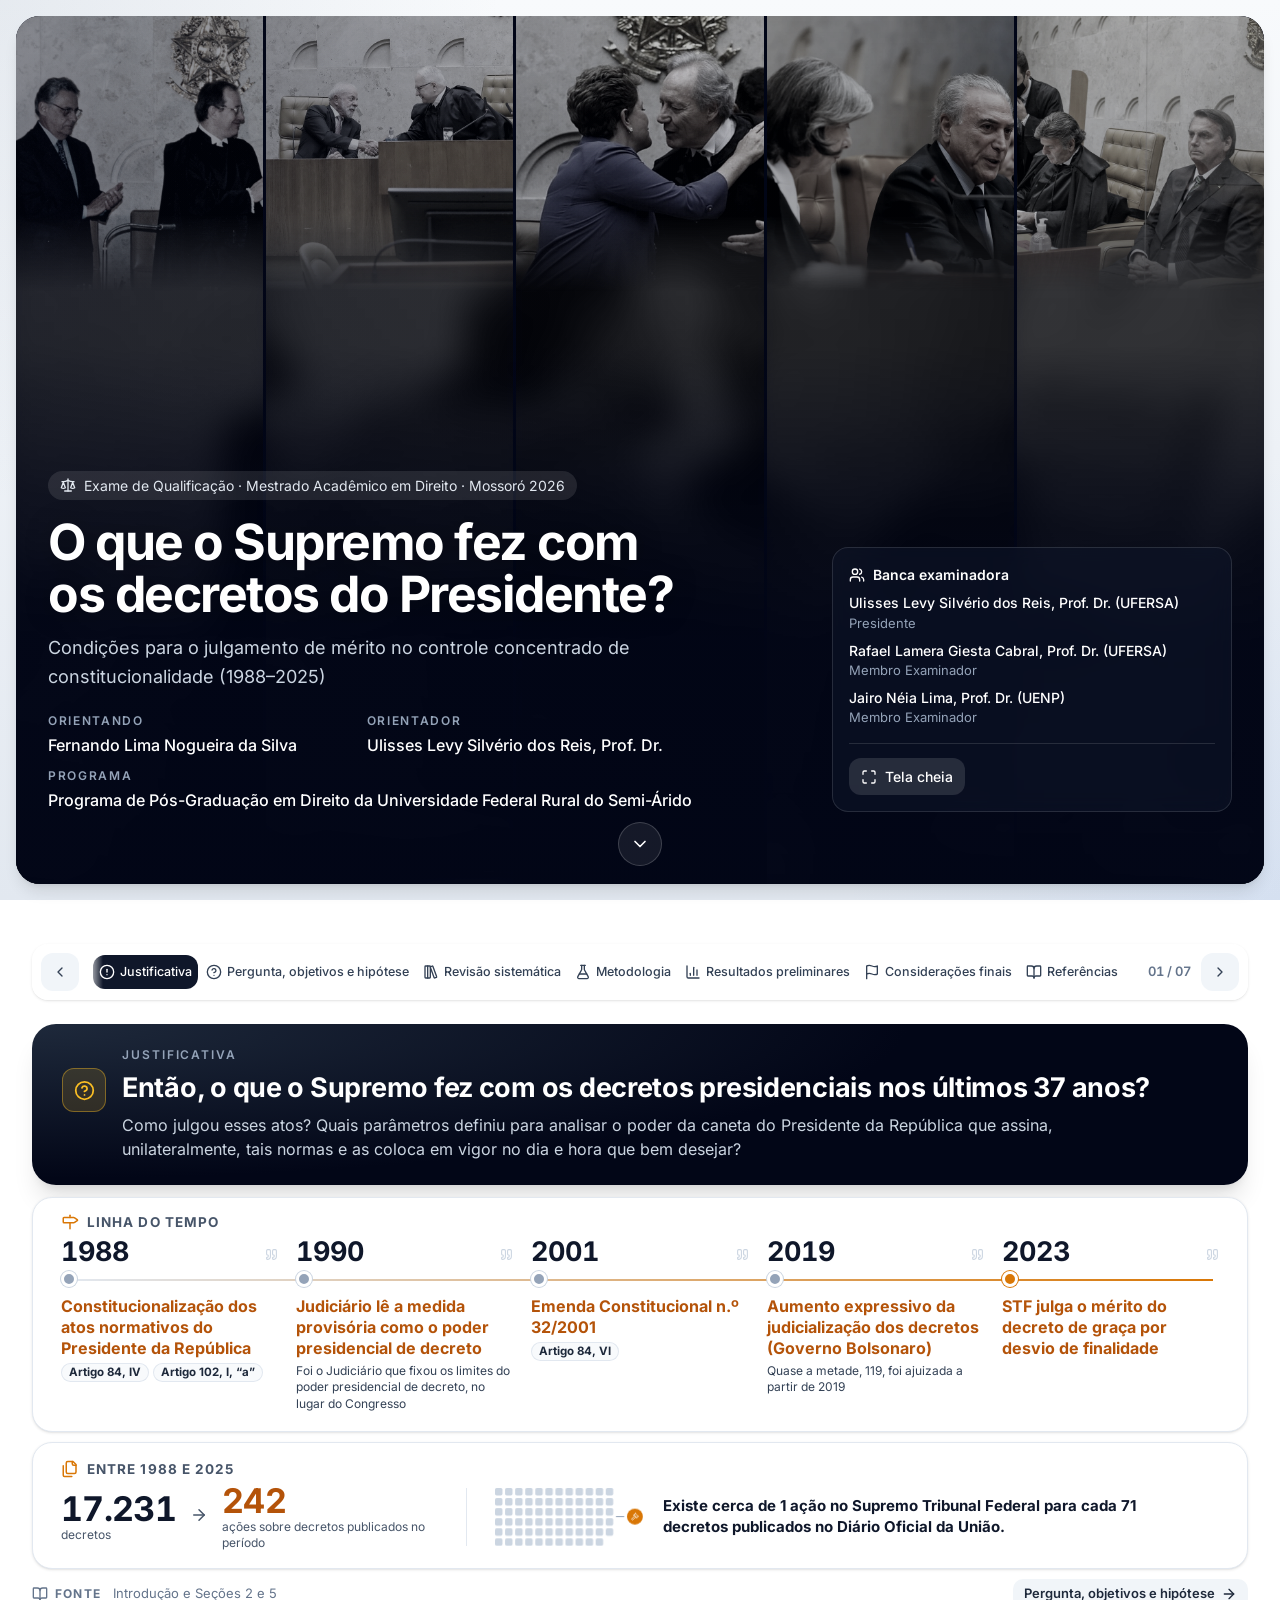
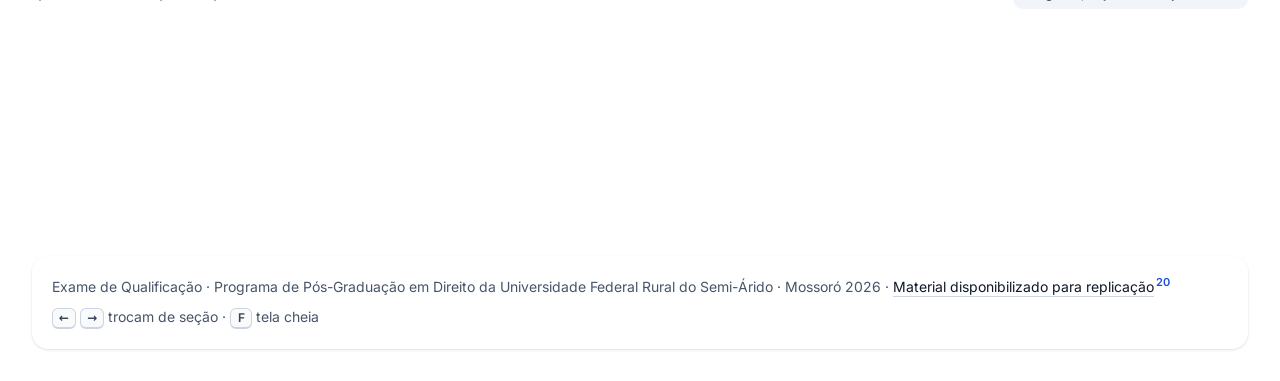
==== index.html @ 9ebab341 "Justificativa com a pergunta no topo e revisão sistemática em nove passos Justificativa: sai o títul" ====
<!doctype html>
<html lang="pt-BR">
<head>
<meta charset="utf-8">
<meta name="viewport" content="width=device-width, initial-scale=1">
<title>O que o Supremo fez com os decretos do Presidente?</title>
<meta name="description" content="Dissertação apresentada ao Mestrado em Direito do Programa de Pós-Graduação em Direito da Universidade Federal Rural do Semi-Árido como requisito parcial para o Exame de Qualificação.">
<link rel="icon" href="data:image/svg+xml,%3Csvg xmlns='http://www.w3.org/2000/svg' viewBox='0 0 64 64'%3E%3Crect width='64' height='64' rx='14' fill='%230f172a'/%3E%3Cpath d='M18 24h28M18 32h28M18 40h18' stroke='%23fff' stroke-width='5' stroke-linecap='round'/%3E%3C/svg%3E">
<link rel="stylesheet" href="assets/css/painel.css?v=651c3846">
<script>document.documentElement.classList.add("js");</script>
</head>
<body>
<svg xmlns="http://www.w3.org/2000/svg" style="display:none" aria-hidden="true">
<symbol id="i-scale" viewBox="0 0 24 24" fill="none" stroke="currentColor" stroke-width="2" stroke-linecap="round" stroke-linejoin="round"><path d="m16 16 3-8 3 8c-.87.65-1.92 1-3 1s-2.13-.35-3-1Z" /> <path d="m2 16 3-8 3 8c-.87.65-1.92 1-3 1s-2.13-.35-3-1Z" /> <path d="M7 21h10" /> <path d="M12 3v18" /> <path d="M3 7h2c2 0 5-1 7-2 2 1 5 2 7 2h2" /></symbol>
<symbol id="i-users" viewBox="0 0 24 24" fill="none" stroke="currentColor" stroke-width="2" stroke-linecap="round" stroke-linejoin="round"><path d="M16 21v-2a4 4 0 0 0-4-4H6a4 4 0 0 0-4 4v2" /> <path d="M16 3.128a4 4 0 0 1 0 7.744" /> <path d="M22 21v-2a4 4 0 0 0-3-3.87" /> <circle cx="9" cy="7" r="4" /></symbol>
<symbol id="i-table" viewBox="0 0 24 24" fill="none" stroke="currentColor" stroke-width="2" stroke-linecap="round" stroke-linejoin="round"><path d="M12 3v18" /> <rect width="18" height="18" x="3" y="3" rx="2" /> <path d="M3 9h18" /> <path d="M3 15h18" /></symbol>
<symbol id="i-maximize" viewBox="0 0 24 24" fill="none" stroke="currentColor" stroke-width="2" stroke-linecap="round" stroke-linejoin="round"><path d="M8 3H5a2 2 0 0 0-2 2v3" /> <path d="M21 8V5a2 2 0 0 0-2-2h-3" /> <path d="M3 16v3a2 2 0 0 0 2 2h3" /> <path d="M16 21h3a2 2 0 0 0 2-2v-3" /></symbol>
<symbol id="i-chevron-left" viewBox="0 0 24 24" fill="none" stroke="currentColor" stroke-width="2" stroke-linecap="round" stroke-linejoin="round"><path d="m15 18-6-6 6-6" /></symbol>
<symbol id="i-chevron-right" viewBox="0 0 24 24" fill="none" stroke="currentColor" stroke-width="2" stroke-linecap="round" stroke-linejoin="round"><path d="m9 18 6-6-6-6" /></symbol>
<symbol id="i-chevron-down" viewBox="0 0 24 24" fill="none" stroke="currentColor" stroke-width="2" stroke-linecap="round" stroke-linejoin="round"><path d="m6 9 6 6 6-6" /></symbol>
<symbol id="i-circle-alert" viewBox="0 0 24 24" fill="none" stroke="currentColor" stroke-width="2" stroke-linecap="round" stroke-linejoin="round"><circle cx="12" cy="12" r="10" /> <line x1="12" x2="12" y1="8" y2="12" /> <line x1="12" x2="12.01" y1="16" y2="16" /></symbol>
<symbol id="i-circle-help" viewBox="0 0 24 24" fill="none" stroke="currentColor" stroke-width="2" stroke-linecap="round" stroke-linejoin="round"><circle cx="12" cy="12" r="10" /> <path d="M9.09 9a3 3 0 0 1 5.83 1c0 2-3 3-3 3" /> <path d="M12 17h.01" /></symbol>
<symbol id="i-target" viewBox="0 0 24 24" fill="none" stroke="currentColor" stroke-width="2" stroke-linecap="round" stroke-linejoin="round"><circle cx="12" cy="12" r="10" /> <circle cx="12" cy="12" r="6" /> <circle cx="12" cy="12" r="2" /></symbol>
<symbol id="i-flask-conical" viewBox="0 0 24 24" fill="none" stroke="currentColor" stroke-width="2" stroke-linecap="round" stroke-linejoin="round"><path d="M14 2v6a2 2 0 0 0 .245.96l5.51 10.08A2 2 0 0 1 18 22H6a2 2 0 0 1-1.755-2.96l5.51-10.08A2 2 0 0 0 10 8V2" /> <path d="M6.453 15h11.094" /> <path d="M8.5 2h7" /></symbol>
<symbol id="i-library-big" viewBox="0 0 24 24" fill="none" stroke="currentColor" stroke-width="2" stroke-linecap="round" stroke-linejoin="round"><rect width="8" height="18" x="3" y="3" rx="1" /> <path d="M7 3v18" /> <path d="M20.4 18.9c.2.5-.1 1.1-.6 1.3l-1.9.7c-.5.2-1.1-.1-1.3-.6L11.1 5.1c-.2-.5.1-1.1.6-1.3l1.9-.7c.5-.2 1.1.1 1.3.6Z" /></symbol>
<symbol id="i-list-filter" viewBox="0 0 24 24" fill="none" stroke="currentColor" stroke-width="2" stroke-linecap="round" stroke-linejoin="round"><path d="M3 6h18" /> <path d="M7 12h10" /> <path d="M10 18h4" /></symbol>
<symbol id="i-funnel" viewBox="0 0 24 24" fill="none" stroke="currentColor" stroke-width="2" stroke-linecap="round" stroke-linejoin="round"><path d="M10 20a1 1 0 0 0 .553.895l2 1A1 1 0 0 0 14 21v-7a2 2 0 0 1 .517-1.341L21.74 4.67A1 1 0 0 0 21 3H3a1 1 0 0 0-.742 1.67l7.225 7.989A2 2 0 0 1 10 14z" /></symbol>
<symbol id="i-chart-column" viewBox="0 0 24 24" fill="none" stroke="currentColor" stroke-width="2" stroke-linecap="round" stroke-linejoin="round"><path d="M3 3v16a2 2 0 0 0 2 2h16" /> <path d="M18 17V9" /> <path d="M13 17V5" /> <path d="M8 17v-3" /></symbol>
<symbol id="i-archive" viewBox="0 0 24 24" fill="none" stroke="currentColor" stroke-width="2" stroke-linecap="round" stroke-linejoin="round"><rect width="20" height="5" x="2" y="3" rx="1" /> <path d="M4 8v11a2 2 0 0 0 2 2h12a2 2 0 0 0 2-2V8" /> <path d="M10 12h4" /></symbol>
<symbol id="i-git-branch" viewBox="0 0 24 24" fill="none" stroke="currentColor" stroke-width="2" stroke-linecap="round" stroke-linejoin="round"><line x1="6" x2="6" y1="3" y2="15" /> <circle cx="18" cy="6" r="3" /> <circle cx="6" cy="18" r="3" /> <path d="M18 9a9 9 0 0 1-9 9" /></symbol>
<symbol id="i-gavel" viewBox="0 0 24 24" fill="none" stroke="currentColor" stroke-width="2" stroke-linecap="round" stroke-linejoin="round"><path d="m14.5 12.5-8 8a2.119 2.119 0 1 1-3-3l8-8" /> <path d="m16 16 6-6" /> <path d="m8 8 6-6" /> <path d="m9 7 8 8" /> <path d="m21 11-8-8" /></symbol>
<symbol id="i-shield-alert" viewBox="0 0 24 24" fill="none" stroke="currentColor" stroke-width="2" stroke-linecap="round" stroke-linejoin="round"><path d="M20 13c0 5-3.5 7.5-7.66 8.95a1 1 0 0 1-.67-.01C7.5 20.5 4 18 4 13V6a1 1 0 0 1 1-1c2 0 4.5-1.2 6.24-2.72a1.17 1.17 0 0 1 1.52 0C14.51 3.81 17 5 19 5a1 1 0 0 1 1 1z" /> <path d="M12 8v4" /> <path d="M12 16h.01" /></symbol>
<symbol id="i-flag" viewBox="0 0 24 24" fill="none" stroke="currentColor" stroke-width="2" stroke-linecap="round" stroke-linejoin="round"><path d="M4 15s1-1 4-1 5 2 8 2 4-1 4-1V3s-1 1-4 1-5-2-8-2-4 1-4 1z" /> <line x1="4" x2="4" y1="22" y2="15" /></symbol>
<symbol id="i-book-open" viewBox="0 0 24 24" fill="none" stroke="currentColor" stroke-width="2" stroke-linecap="round" stroke-linejoin="round"><path d="M12 7v14" /> <path d="M3 18a1 1 0 0 1-1-1V4a1 1 0 0 1 1-1h5a4 4 0 0 1 4 4 4 4 0 0 1 4-4h5a1 1 0 0 1 1 1v13a1 1 0 0 1-1 1h-6a3 3 0 0 0-3 3 3 3 0 0 0-3-3z" /></symbol>
<symbol id="i-file-text" viewBox="0 0 24 24" fill="none" stroke="currentColor" stroke-width="2" stroke-linecap="round" stroke-linejoin="round"><path d="M15 2H6a2 2 0 0 0-2 2v16a2 2 0 0 0 2 2h12a2 2 0 0 0 2-2V7Z" /> <path d="M14 2v4a2 2 0 0 0 2 2h4" /> <path d="M10 9H8" /> <path d="M16 13H8" /> <path d="M16 17H8" /></symbol>
<symbol id="i-landmark" viewBox="0 0 24 24" fill="none" stroke="currentColor" stroke-width="2" stroke-linecap="round" stroke-linejoin="round"><line x1="3" x2="21" y1="22" y2="22" /> <line x1="6" x2="6" y1="18" y2="11" /> <line x1="10" x2="10" y1="18" y2="11" /> <line x1="14" x2="14" y1="18" y2="11" /> <line x1="18" x2="18" y1="18" y2="11" /> <polygon points="12 2 20 7 4 7" /></symbol>
<symbol id="i-divide" viewBox="0 0 24 24" fill="none" stroke="currentColor" stroke-width="2" stroke-linecap="round" stroke-linejoin="round"><circle cx="12" cy="6" r="1" /> <line x1="5" x2="19" y1="12" y2="12" /> <circle cx="12" cy="18" r="1" /></symbol>
<symbol id="i-database" viewBox="0 0 24 24" fill="none" stroke="currentColor" stroke-width="2" stroke-linecap="round" stroke-linejoin="round"><ellipse cx="12" cy="5" rx="9" ry="3" /> <path d="M3 5V19A9 3 0 0 0 21 19V5" /> <path d="M3 12A9 3 0 0 0 21 12" /></symbol>
<symbol id="i-files" viewBox="0 0 24 24" fill="none" stroke="currentColor" stroke-width="2" stroke-linecap="round" stroke-linejoin="round"><path d="M20 7h-3a2 2 0 0 1-2-2V2" /> <path d="M9 18a2 2 0 0 1-2-2V4a2 2 0 0 1 2-2h7l4 4v10a2 2 0 0 1-2 2Z" /> <path d="M3 7.6v12.8A1.6 1.6 0 0 0 4.6 22h9.8" /></symbol>
<symbol id="i-file-search" viewBox="0 0 24 24" fill="none" stroke="currentColor" stroke-width="2" stroke-linecap="round" stroke-linejoin="round"><path d="M14 2v4a2 2 0 0 0 2 2h4" /> <path d="M4.268 21a2 2 0 0 0 1.727 1H18a2 2 0 0 0 2-2V7l-5-5H6a2 2 0 0 0-2 2v3" /> <path d="m9 18-1.5-1.5" /> <circle cx="5" cy="14" r="3" /></symbol>
<symbol id="i-search" viewBox="0 0 24 24" fill="none" stroke="currentColor" stroke-width="2" stroke-linecap="round" stroke-linejoin="round"><path d="m21 21-4.34-4.34" /> <circle cx="11" cy="11" r="8" /></symbol>
<symbol id="i-scan-text" viewBox="0 0 24 24" fill="none" stroke="currentColor" stroke-width="2" stroke-linecap="round" stroke-linejoin="round"><path d="M3 7V5a2 2 0 0 1 2-2h2" /> <path d="M17 3h2a2 2 0 0 1 2 2v2" /> <path d="M21 17v2a2 2 0 0 1-2 2h-2" /> <path d="M7 21H5a2 2 0 0 1-2-2v-2" /> <path d="M7 8h8" /> <path d="M7 12h10" /> <path d="M7 16h6" /></symbol>
<symbol id="i-layers" viewBox="0 0 24 24" fill="none" stroke="currentColor" stroke-width="2" stroke-linecap="round" stroke-linejoin="round"><path d="M12.83 2.18a2 2 0 0 0-1.66 0L2.6 6.08a1 1 0 0 0 0 1.83l8.58 3.91a2 2 0 0 0 1.66 0l8.58-3.9a1 1 0 0 0 0-1.83z" /> <path d="M2 12a1 1 0 0 0 .58.91l8.6 3.91a2 2 0 0 0 1.65 0l8.58-3.9A1 1 0 0 0 22 12" /> <path d="M2 17a1 1 0 0 0 .58.91l8.6 3.91a2 2 0 0 0 1.65 0l8.58-3.9A1 1 0 0 0 22 17" /></symbol>
<symbol id="i-circle-check" viewBox="0 0 24 24" fill="none" stroke="currentColor" stroke-width="2" stroke-linecap="round" stroke-linejoin="round"><circle cx="12" cy="12" r="10" /> <path d="m9 12 2 2 4-4" /></symbol>
<symbol id="i-zap" viewBox="0 0 24 24" fill="none" stroke="currentColor" stroke-width="2" stroke-linecap="round" stroke-linejoin="round"><path d="M4 14a1 1 0 0 1-.78-1.63l9.9-10.2a.5.5 0 0 1 .86.46l-1.92 6.02A1 1 0 0 0 13 10h7a1 1 0 0 1 .78 1.63l-9.9 10.2a.5.5 0 0 1-.86-.46l1.92-6.02A1 1 0 0 0 11 14z" /></symbol>
<symbol id="i-clock-3" viewBox="0 0 24 24" fill="none" stroke="currentColor" stroke-width="2" stroke-linecap="round" stroke-linejoin="round"><circle cx="12" cy="12" r="10" /> <polyline points="12 6 12 12 16.5 12" /></symbol>
<symbol id="i-arrow-right" viewBox="0 0 24 24" fill="none" stroke="currentColor" stroke-width="2" stroke-linecap="round" stroke-linejoin="round"><path d="M5 12h14" /> <path d="m12 5 7 7-7 7" /></symbol>
<symbol id="i-arrow-down" viewBox="0 0 24 24" fill="none" stroke="currentColor" stroke-width="2" stroke-linecap="round" stroke-linejoin="round"><path d="M12 5v14" /> <path d="m19 12-7 7-7-7" /></symbol>
<symbol id="i-x" viewBox="0 0 24 24" fill="none" stroke="currentColor" stroke-width="2" stroke-linecap="round" stroke-linejoin="round"><path d="M18 6 6 18" /> <path d="m6 6 12 12" /></symbol>
<symbol id="i-check" viewBox="0 0 24 24" fill="none" stroke="currentColor" stroke-width="2" stroke-linecap="round" stroke-linejoin="round"><path d="M20 6 9 17l-5-5" /></symbol>
<symbol id="i-download" viewBox="0 0 24 24" fill="none" stroke="currentColor" stroke-width="2" stroke-linecap="round" stroke-linejoin="round"><path d="M21 15v4a2 2 0 0 1-2 2H5a2 2 0 0 1-2-2v-4" /> <polyline points="7 10 12 15 17 10" /> <line x1="12" x2="12" y1="15" y2="3" /></symbol>
<symbol id="i-sigma" viewBox="0 0 24 24" fill="none" stroke="currentColor" stroke-width="2" stroke-linecap="round" stroke-linejoin="round"><path d="M18 7V5a1 1 0 0 0-1-1H6.5a.5.5 0 0 0-.4.8l4.5 6a2 2 0 0 1 0 2.4l-4.5 6a.5.5 0 0 0 .4.8H17a1 1 0 0 0 1-1v-2" /></symbol>
<symbol id="i-building-2" viewBox="0 0 24 24" fill="none" stroke="currentColor" stroke-width="2" stroke-linecap="round" stroke-linejoin="round"><path d="M6 22V4a2 2 0 0 1 2-2h8a2 2 0 0 1 2 2v18Z" /> <path d="M6 12H4a2 2 0 0 0-2 2v6a2 2 0 0 0 2 2h2" /> <path d="M18 9h2a2 2 0 0 1 2 2v9a2 2 0 0 1-2 2h-2" /> <path d="M10 6h4" /> <path d="M10 10h4" /> <path d="M10 14h4" /> <path d="M10 18h4" /></symbol>
<symbol id="i-external-link" viewBox="0 0 24 24" fill="none" stroke="currentColor" stroke-width="2" stroke-linecap="round" stroke-linejoin="round"><path d="M15 3h6v6" /> <path d="M10 14 21 3" /> <path d="M18 13v6a2 2 0 0 1-2 2H5a2 2 0 0 1-2-2V8a2 2 0 0 1 2-2h6" /></symbol>
<symbol id="i-arrow-left" viewBox="0 0 24 24" fill="none" stroke="currentColor" stroke-width="2" stroke-linecap="round" stroke-linejoin="round"><path d="m12 19-7-7 7-7" /> <path d="M19 12H5" /></symbol>
<symbol id="i-graduation-cap" viewBox="0 0 24 24" fill="none" stroke="currentColor" stroke-width="2" stroke-linecap="round" stroke-linejoin="round"><path d="M21.42 10.922a1 1 0 0 0-.019-1.838L12.83 5.18a2 2 0 0 0-1.66 0L2.6 9.08a1 1 0 0 0 0 1.832l8.57 3.908a2 2 0 0 0 1.66 0z" /> <path d="M22 10v6" /> <path d="M6 12.5V16a6 3 0 0 0 12 0v-3.5" /></symbol>
<symbol id="i-quote" viewBox="0 0 24 24" fill="none" stroke="currentColor" stroke-width="2" stroke-linecap="round" stroke-linejoin="round"><path d="M16 3a2 2 0 0 0-2 2v6a2 2 0 0 0 2 2 1 1 0 0 1 1 1v1a2 2 0 0 1-2 2 1 1 0 0 0-1 1v2a1 1 0 0 0 1 1 6 6 0 0 0 6-6V5a2 2 0 0 0-2-2z" /> <path d="M5 3a2 2 0 0 0-2 2v6a2 2 0 0 0 2 2 1 1 0 0 1 1 1v1a2 2 0 0 1-2 2 1 1 0 0 0-1 1v2a1 1 0 0 0 1 1 6 6 0 0 0 6-6V5a2 2 0 0 0-2-2z" /></symbol>
<symbol id="i-milestone" viewBox="0 0 24 24" fill="none" stroke="currentColor" stroke-width="2" stroke-linecap="round" stroke-linejoin="round"><path d="M12 13v8" /> <path d="M12 3v3" /> <path d="M4 6a1 1 0 0 0-1 1v5a1 1 0 0 0 1 1h13a2 2 0 0 0 1.152-.365l3.424-2.317a1 1 0 0 0 0-1.635l-3.424-2.318A2 2 0 0 0 17 6z" /></symbol>
<symbol id="i-camera" viewBox="0 0 24 24" fill="none" stroke="currentColor" stroke-width="2" stroke-linecap="round" stroke-linejoin="round"><path d="M14.5 4h-5L7 7H4a2 2 0 0 0-2 2v9a2 2 0 0 0 2 2h16a2 2 0 0 0 2-2V9a2 2 0 0 0-2-2h-3l-2.5-3z" /> <circle cx="12" cy="13" r="3" /></symbol>
<symbol id="i-newspaper" viewBox="0 0 24 24" fill="none" stroke="currentColor" stroke-width="2" stroke-linecap="round" stroke-linejoin="round"><path d="M4 22h16a2 2 0 0 0 2-2V4a2 2 0 0 0-2-2H8a2 2 0 0 0-2 2v16a2 2 0 0 1-2 2Zm0 0a2 2 0 0 1-2-2v-9c0-1.1.9-2 2-2h2" /> <path d="M18 14h-8" /> <path d="M15 18h-5" /> <path d="M10 6h8v4h-8V6Z" /></symbol><symbol id="i-coins" viewBox="0 0 24 24" fill="none" stroke="currentColor" stroke-width="2" stroke-linecap="round" stroke-linejoin="round"><circle cx="8" cy="8" r="6" /> <path d="M18.09 10.37A6 6 0 1 1 10.34 18" /> <path d="M7 6h1v4" /> <path d="m16.71 13.88.7.71-2.82 2.82" /></symbol><symbol id="i-shield" viewBox="0 0 24 24" fill="none" stroke="currentColor" stroke-width="2" stroke-linecap="round" stroke-linejoin="round"><path d="M20 13c0 5-3.5 7.5-7.66 8.95a1 1 0 0 1-.67-.01C7.5 20.5 4 18 4 13V6a1 1 0 0 1 1-1c2 0 4.5-1.2 6.24-2.72a1.17 1.17 0 0 1 1.52 0C14.51 3.81 17 5 19 5a1 1 0 0 1 1 1z" /></symbol><symbol id="i-heart-pulse" viewBox="0 0 24 24" fill="none" stroke="currentColor" stroke-width="2" stroke-linecap="round" stroke-linejoin="round"><path d="M19 14c1.49-1.46 3-3.21 3-5.5A5.5 5.5 0 0 0 16.5 3c-1.76 0-3 .5-4.5 2-1.5-1.5-2.74-2-4.5-2A5.5 5.5 0 0 0 2 8.5c0 2.3 1.5 4.05 3 5.5l7 7Z" /> <path d="M3.22 12H9.5l.5-1 2 4.5 2-7 1.5 3.5h5.27" /></symbol><symbol id="i-leaf" viewBox="0 0 24 24" fill="none" stroke="currentColor" stroke-width="2" stroke-linecap="round" stroke-linejoin="round"><path d="M11 20A7 7 0 0 1 9.8 6.1C15.5 5 17 4.48 19 2c1 2 2 4.18 2 8 0 5.5-4.78 10-10 10Z" /> <path d="M2 21c0-3 1.85-5.36 5.08-6C9.5 14.52 12 13 13 12" /></symbol><symbol id="i-pen-line" viewBox="0 0 24 24" fill="none" stroke="currentColor" stroke-width="2" stroke-linecap="round" stroke-linejoin="round"><path d="M12 20h9" /> <path d="M16.376 3.622a1 1 0 0 1 3.002 3.002L7.368 18.635a2 2 0 0 1-.855.506l-2.872.838a.5.5 0 0 1-.62-.62l.838-2.872a2 2 0 0 1 .506-.854z" /></symbol><symbol id="i-calendar" viewBox="0 0 24 24" fill="none" stroke="currentColor" stroke-width="2" stroke-linecap="round" stroke-linejoin="round"><path d="M8 2v4" /> <path d="M16 2v4" /> <rect width="18" height="18" x="3" y="4" rx="2" /> <path d="M3 10h18" /></symbol><symbol id="i-hourglass" viewBox="0 0 24 24" fill="none" stroke="currentColor" stroke-width="2" stroke-linecap="round" stroke-linejoin="round"><path d="M5 22h14" /> <path d="M5 2h14" /> <path d="M17 22v-4.172a2 2 0 0 0-.586-1.414L12 12l-4.414 4.414A2 2 0 0 0 7 17.828V22" /> <path d="M7 2v4.172a2 2 0 0 0 .586 1.414L12 12l4.414-4.414A2 2 0 0 0 17 6.172V2" /></symbol><symbol id="i-user" viewBox="0 0 24 24" fill="none" stroke="currentColor" stroke-width="2" stroke-linecap="round" stroke-linejoin="round"><path d="M19 21v-2a4 4 0 0 0-4-4H9a4 4 0 0 0-4 4v2" /> <circle cx="12" cy="7" r="4" /></symbol><symbol id="i-ban" viewBox="0 0 24 24" fill="none" stroke="currentColor" stroke-width="2" stroke-linecap="round" stroke-linejoin="round"><circle cx="12" cy="12" r="10" /> <path d="m4.9 4.9 14.2 14.2" /></symbol><symbol id="i-map" viewBox="0 0 24 24" fill="none" stroke="currentColor" stroke-width="2" stroke-linecap="round" stroke-linejoin="round"><path d="M14.106 5.553a2 2 0 0 0 1.788 0l3.659-1.83A1 1 0 0 1 21 4.619v12.764a1 1 0 0 1-.553.894l-4.553 2.277a2 2 0 0 1-1.788 0l-4.212-2.106a2 2 0 0 0-1.788 0l-3.659 1.83A1 1 0 0 1 3 19.381V6.618a1 1 0 0 1 .553-.894l4.553-2.277a2 2 0 0 1 1.788 0z" /> <path d="M15 5.764v15" /> <path d="M9 3.236v15" /></symbol><symbol id="i-split" viewBox="0 0 24 24" fill="none" stroke="currentColor" stroke-width="2" stroke-linecap="round" stroke-linejoin="round"><path d="M16 3h5v5" /> <path d="M8 3H3v5" /> <path d="M12 22v-8.3a4 4 0 0 0-1.172-2.872L3 3" /> <path d="m15 9 6-6" /></symbol><symbol id="i-lightbulb" viewBox="0 0 24 24" fill="none" stroke="currentColor" stroke-width="2" stroke-linecap="round" stroke-linejoin="round"><path d="M15 14c.2-1 .7-1.7 1.5-2.5 1-.9 1.5-2.2 1.5-3.5A6 6 0 0 0 6 8c0 1 .2 2.2 1.5 3.5.7.7 1.3 1.5 1.5 2.5" /> <path d="M9 18h6" /> <path d="M10 22h4" /></symbol></svg>
<!-- Capa -->
<header class="capa" id="capa">
  <div class="capa-fotos" aria-hidden="true">
    <figure style="--i:0"><img class="fundo" src="assets/img/capa-1.jpg" alt=""><img class="frente" src="assets/img/capa-1.jpg" alt=""></figure>
    <figure style="--i:1"><img class="fundo" src="assets/img/capa-2.jpg" alt=""><img class="frente" src="assets/img/capa-2.jpg" alt=""></figure>
    <figure style="--i:2"><img class="fundo" src="assets/img/capa-3.jpg" alt=""><img class="frente" src="assets/img/capa-3.jpg" alt=""></figure>
    <figure style="--i:3"><img class="fundo" src="assets/img/capa-4.jpg" alt=""><img class="frente" src="assets/img/capa-4.jpg" alt=""></figure>
    <figure style="--i:4"><img class="fundo" src="assets/img/capa-5.jpg" alt=""><img class="frente" src="assets/img/capa-5.jpg" alt=""></figure>
  </div>
  <div class="capa-veu" aria-hidden="true"></div>
  <div class="capa-conteudo">
    <div class="capa-texto">
      <div class="pill"><svg class="ic"><use href="#i-scale"/></svg> Exame de Qualificação · Mestrado Acadêmico em Direito · Mossoró 2026</div>
      <h1>O que o Supremo fez com os decretos do Presidente?</h1>
      <p class="topo-sub">Condições para o julgamento de mérito no controle concentrado de constitucionalidade (1988–2025)</p>
      <dl class="topo-pessoas">
        <div><dt>Orientando</dt><dd>Fernando Lima Nogueira da Silva</dd></div>
        <div><dt>Orientador</dt><dd>Ulisses Levy Silvério dos Reis, Prof. Dr.</dd></div>
        <div class="largo"><dt>Programa</dt><dd>Programa de Pós-Graduação em Direito da Universidade Federal Rural do Semi-Árido</dd></div>
      </dl>
    </div>
    <aside class="topo-box vidro">
      <p class="topo-box-t"><svg class="ic"><use href="#i-users"/></svg> Banca examinadora</p>
      <ul>
        <li><b>Ulisses Levy Silvério dos Reis, Prof. Dr. (UFERSA)</b><span>Presidente</span></li>
        <li><b>Rafael Lamera Giesta Cabral, Prof. Dr. (UFERSA)</b><span>Membro Examinador</span></li>
        <li><b>Jairo Néia Lima, Prof. Dr. (UENP)</b><span>Membro Examinador</span></li>
      </ul>
      <div class="topo-acoes">
        <button class="btn-claro" id="btn-tela" type="button"><svg class="ic"><use href="#i-maximize"/></svg> <span>Tela cheia</span></button>
      </div>
    </aside>
  </div>
  <button class="capa-descer" id="descer" type="button" aria-label="Ir para as seções"><svg class="ic-5"><use href="#i-chevron-down"/></svg></button>
</header>

<div class="pagina">

<div class="ancora-abas" id="ancora-abas"></div>
<nav class="abas" aria-label="Seções da apresentação">
  <button class="seta" id="ant" type="button" aria-label="Seção anterior"><svg class="ic"><use href="#i-chevron-left"/></svg></button>
  <div class="abas-trilho" id="trilho" role="tablist"></div>
  <span class="contador" id="contador" aria-live="polite"></span>
  <button class="seta" id="prox" type="button" aria-label="Próxima seção"><svg class="ic"><use href="#i-chevron-right"/></svg></button>
</nav>

<main class="paineis">
<!-- Justificativa, quinta versão -->
<section class="painel j5 j6" id="justificativa" data-rotulo="Justificativa" data-icone="circle-alert" role="tabpanel">
  <div class="j5-perg j6-perg">
    <span class="j5-perg-ic" aria-hidden="true"><svg class="ic"><use href="#i-circle-help"/></svg></span>
    <div><p class="js-olho j6-olho">Justificativa</p><p class="j5-p1">Então, o que o Supremo fez com os decretos presidenciais nos últimos 37 anos?</p><p class="j5-p2">Como julgou esses atos? Quais parâmetros definiu para analisar o poder da caneta do Presidente da República que assina, unilateralmente, tais normas e as coloca em vigor no dia e hora que bem desejar?</p></div>
  </div>
  <div class="j5-grade">
      <article class="j4-q j4-q3 j5-q3">
        <p class="j4-qrot"><svg class="ic"><use href="#i-milestone"/></svg>Linha do tempo</p>
        <ol class="j4-linha j5-linha">
          <li class="j4-m j5-m" style="--k:0">
            <div class="j5-mb pista" role="button" tabindex="0" data-dica="j5-m0">
              <span class="j4-ano">1988<span class="j5-mais" aria-hidden="true"><svg class="ic"><use href="#i-quote"/></svg></span></span><span class="j4-pt" aria-hidden="true"></span>
              <p class="j4-mt">Constitucionalização dos atos normativos do Presidente da República</p>
              <p class='j5-mx'><span class="j5-chip">Artigo 84, IV</span><span class="j5-chip">Artigo 102, I, “a”</span></p>
            </div>
          </li>
          <li class="j4-m j5-m" style="--k:1">
            <div class="j5-mb pista" role="button" tabindex="0" data-dica="j5-m1">
              <span class="j4-ano">1990<span class="j5-mais" aria-hidden="true"><svg class="ic"><use href="#i-quote"/></svg></span></span><span class="j4-pt" aria-hidden="true"></span>
              <p class="j4-mt">Judiciário lê a medida provisória como o poder presidencial de decreto</p>
              <p class='j5-mx'>Foi o Judiciário que fixou os limites do poder presidencial de decreto, no lugar do Congresso</p>
            </div>
          </li>
          <li class="j4-m j5-m" style="--k:2">
            <div class="j5-mb pista" role="button" tabindex="0" data-dica="j5-m2">
              <span class="j4-ano">2001<span class="j5-mais" aria-hidden="true"><svg class="ic"><use href="#i-quote"/></svg></span></span><span class="j4-pt" aria-hidden="true"></span>
              <p class="j4-mt">Emenda Constitucional n.º 32/2001</p>
              <p class='j5-mx'><span class="j5-chip">Artigo 84, VI</span></p>
            </div>
          </li>
          <li class="j4-m j5-m" style="--k:3">
            <div class="j5-mb pista" role="button" tabindex="0" data-dica="j5-m3">
              <span class="j4-ano">2019<span class="j5-mais" aria-hidden="true"><svg class="ic"><use href="#i-quote"/></svg></span></span><span class="j4-pt" aria-hidden="true"></span>
              <p class="j4-mt">Aumento expressivo da judicialização dos decretos (Governo Bolsonaro)</p>
              <p class='j5-mx'>Quase a metade, 119, foi ajuizada a partir de 2019</p>
            </div>
          </li>
          <li class="j4-m j5-m" style="--k:4">
            <div class="j5-mb pista" role="button" tabindex="0" data-dica="j5-m4">
              <span class="j4-ano">2023<span class="j5-mais" aria-hidden="true"><svg class="ic"><use href="#i-quote"/></svg></span></span><span class="j4-pt" aria-hidden="true"></span>
              <p class="j4-mt">STF julga o mérito do decreto de graça por desvio de finalidade</p>
              
            </div>
          </li>
        </ol>
        <div class="dica-fonte" id="j5-m0" hidden><b>Artigo 84, IV</b> Ato destinado a assegurar a fiel execução das leis (Brasil, 1988).<br><b>Artigo 102, I, “a”</b> Permite levar ao Supremo tanto leis quanto atos normativos federais.</div><div class="dica-fonte" id="j5-m1" hidden>Foi o Judiciário que fixou os limites do poder presidencial de decreto, no lugar do Congresso (Power, 1998).</div><div class="dica-fonte" id="j5-m2" hidden><b>Artigo 84, VI</b> Permitir ao Executivo dispor, por decreto, sobre a organização e o funcionamento da administração federal, matéria até então reservada à lei (Brasil, 2001).</div><div class="dica-fonte" id="j5-m3" hidden>Das 242 ações, quase a metade, 119, foi ajuizada a partir de 2019. Em 91 delas, o pedido de mérito inclui ao menos um decreto assinado por Jair Bolsonaro.</div><div class="dica-fonte" id="j5-m4" hidden>O Supremo Tribunal Federal declarou inconstitucional, por desvio de finalidade, o decreto de graça (Brasil, 2023).</div>
      </article>
      <article class="j4-q j5-q1">
        <p class="j4-qrot"><svg class="ic"><use href="#i-files"/></svg>Entre 1988 e 2025</p>
        <div class="j5-nums">
          <div><b>17.231</b><span>decretos</span></div>
          <span class="j5-nseta" aria-hidden="true"><svg class="ic"><use href="#i-arrow-right"/></svg></span>
          <div><b class="j5-amb">242</b><span>ações sobre decretos publicados no período</span></div>
        </div>
        <div class="j5-71"><svg class="g71" viewBox="0 0 283 109" aria-hidden="true"><rect class="g71-d" x="0" y="0" width="14" height="14" rx="3" style="--k:0"/><rect class="g71-d" x="19" y="0" width="14" height="14" rx="3" style="--k:1"/><rect class="g71-d" x="38" y="0" width="14" height="14" rx="3" style="--k:2"/><rect class="g71-d" x="57" y="0" width="14" height="14" rx="3" style="--k:3"/><rect class="g71-d" x="76" y="0" width="14" height="14" rx="3" style="--k:4"/><rect class="g71-d" x="95" y="0" width="14" height="14" rx="3" style="--k:5"/><rect class="g71-d" x="114" y="0" width="14" height="14" rx="3" style="--k:6"/><rect class="g71-d" x="133" y="0" width="14" height="14" rx="3" style="--k:7"/><rect class="g71-d" x="152" y="0" width="14" height="14" rx="3" style="--k:8"/><rect class="g71-d" x="171" y="0" width="14" height="14" rx="3" style="--k:9"/><rect class="g71-d" x="190" y="0" width="14" height="14" rx="3" style="--k:10"/><rect class="g71-d" x="209" y="0" width="14" height="14" rx="3" style="--k:11"/><rect class="g71-d" x="0" y="19" width="14" height="14" rx="3" style="--k:12"/><rect class="g71-d" x="19" y="19" width="14" height="14" rx="3" style="--k:13"/><rect class="g71-d" x="38" y="19" width="14" height="14" rx="3" style="--k:14"/><rect class="g71-d" x="57" y="19" width="14" height="14" rx="3" style="--k:15"/><rect class="g71-d" x="76" y="19" width="14" height="14" rx="3" style="--k:16"/><rect class="g71-d" x="95" y="19" width="14" height="14" rx="3" style="--k:17"/><rect class="g71-d" x="114" y="19" width="14" height="14" rx="3" style="--k:18"/><rect class="g71-d" x="133" y="19" width="14" height="14" rx="3" style="--k:19"/><rect class="g71-d" x="152" y="19" width="14" height="14" rx="3" style="--k:20"/><rect class="g71-d" x="171" y="19" width="14" height="14" rx="3" style="--k:21"/><rect class="g71-d" x="190" y="19" width="14" height="14" rx="3" style="--k:22"/><rect class="g71-d" x="209" y="19" width="14" height="14" rx="3" style="--k:23"/><rect class="g71-d" x="0" y="38" width="14" height="14" rx="3" style="--k:24"/><rect class="g71-d" x="19" y="38" width="14" height="14" rx="3" style="--k:25"/><rect class="g71-d" x="38" y="38" width="14" height="14" rx="3" style="--k:26"/><rect class="g71-d" x="57" y="38" width="14" height="14" rx="3" style="--k:27"/><rect class="g71-d" x="76" y="38" width="14" height="14" rx="3" style="--k:28"/><rect class="g71-d" x="95" y="38" width="14" height="14" rx="3" style="--k:29"/><rect class="g71-d" x="114" y="38" width="14" height="14" rx="3" style="--k:30"/><rect class="g71-d" x="133" y="38" width="14" height="14" rx="3" style="--k:31"/><rect class="g71-d" x="152" y="38" width="14" height="14" rx="3" style="--k:32"/><rect class="g71-d" x="171" y="38" width="14" height="14" rx="3" style="--k:33"/><rect class="g71-d" x="190" y="38" width="14" height="14" rx="3" style="--k:34"/><rect class="g71-d" x="209" y="38" width="14" height="14" rx="3" style="--k:35"/><rect class="g71-d" x="0" y="57" width="14" height="14" rx="3" style="--k:36"/><rect class="g71-d" x="19" y="57" width="14" height="14" rx="3" style="--k:37"/><rect class="g71-d" x="38" y="57" width="14" height="14" rx="3" style="--k:38"/><rect class="g71-d" x="57" y="57" width="14" height="14" rx="3" style="--k:39"/><rect class="g71-d" x="76" y="57" width="14" height="14" rx="3" style="--k:40"/><rect class="g71-d" x="95" y="57" width="14" height="14" rx="3" style="--k:41"/><rect class="g71-d" x="114" y="57" width="14" height="14" rx="3" style="--k:42"/><rect class="g71-d" x="133" y="57" width="14" height="14" rx="3" style="--k:43"/><rect class="g71-d" x="152" y="57" width="14" height="14" rx="3" style="--k:44"/><rect class="g71-d" x="171" y="57" width="14" height="14" rx="3" style="--k:45"/><rect class="g71-d" x="190" y="57" width="14" height="14" rx="3" style="--k:46"/><rect class="g71-d" x="209" y="57" width="14" height="14" rx="3" style="--k:47"/><rect class="g71-d" x="0" y="76" width="14" height="14" rx="3" style="--k:48"/><rect class="g71-d" x="19" y="76" width="14" height="14" rx="3" style="--k:49"/><rect class="g71-d" x="38" y="76" width="14" height="14" rx="3" style="--k:50"/><rect class="g71-d" x="57" y="76" width="14" height="14" rx="3" style="--k:51"/><rect class="g71-d" x="76" y="76" width="14" height="14" rx="3" style="--k:52"/><rect class="g71-d" x="95" y="76" width="14" height="14" rx="3" style="--k:53"/><rect class="g71-d" x="114" y="76" width="14" height="14" rx="3" style="--k:54"/><rect class="g71-d" x="133" y="76" width="14" height="14" rx="3" style="--k:55"/><rect class="g71-d" x="152" y="76" width="14" height="14" rx="3" style="--k:56"/><rect class="g71-d" x="171" y="76" width="14" height="14" rx="3" style="--k:57"/><rect class="g71-d" x="190" y="76" width="14" height="14" rx="3" style="--k:58"/><rect class="g71-d" x="209" y="76" width="14" height="14" rx="3" style="--k:59"/><rect class="g71-d" x="0" y="95" width="14" height="14" rx="3" style="--k:60"/><rect class="g71-d" x="19" y="95" width="14" height="14" rx="3" style="--k:61"/><rect class="g71-d" x="38" y="95" width="14" height="14" rx="3" style="--k:62"/><rect class="g71-d" x="57" y="95" width="14" height="14" rx="3" style="--k:63"/><rect class="g71-d" x="76" y="95" width="14" height="14" rx="3" style="--k:64"/><rect class="g71-d" x="95" y="95" width="14" height="14" rx="3" style="--k:65"/><rect class="g71-d" x="114" y="95" width="14" height="14" rx="3" style="--k:66"/><rect class="g71-d" x="133" y="95" width="14" height="14" rx="3" style="--k:67"/><rect class="g71-d" x="152" y="95" width="14" height="14" rx="3" style="--k:68"/><rect class="g71-d" x="171" y="95" width="14" height="14" rx="3" style="--k:69"/><rect class="g71-d" x="190" y="95" width="14" height="14" rx="3" style="--k:70"/><path class="g71-seta" d="M229 54 h14" /><g class="g71-a"><circle cx="264" cy="54" r="15"/><use href="#i-gavel" x="256" y="46" width="16" height="16"/></g></svg><p>Existe cerca de 1 ação no Supremo Tribunal Federal para cada 71 decretos publicados no Diário Oficial da União.</p></div>
      </article>
  </div>
  <div class="mt-rodape js-rodape">
        <footer class="met-refs">
          <span class="met-rot"><svg class="ic"><use href="#i-book-open"/></svg>Fonte</span>
          <span class="met-ref-notas">Introdução e Seções 2 e 5</span>
          <span class="met-ir"><a href="#pergunta" data-tela="0">Pergunta, objetivos e hipótese <svg class="ic"><use href="#i-arrow-right"/></svg></a></span>
        </footer>
  </div>
</section>

<!-- Pergunta, objetivos e hipótese -->
<section class="painel" id="pergunta" data-rotulo="Pergunta, objetivos e hipótese" data-icone="circle-help" role="tabpanel">
  <div class="dica-fonte" id="p6-geral" hidden>O objetivo geral é verificar sob quais condições o STF conhece e resolve o mérito das ações de controle concentrado ajuizadas contra decretos presidenciais publicados entre 1988 e 2025.</div>
  <div class="p4-q">
    <p class="p4-olho"><svg class="ic"><use href="#i-circle-help"/></svg>Pergunta de pesquisa e <span class="pista" role="button" tabindex="0" data-dica="p6-geral">objetivo geral</span></p>
    <h2 class="p4-pergunta">Sob quais condições o Supremo Tribunal Federal conhece e resolve o mérito das ações de controle concentrado ajuizadas contra decretos presidenciais publicados entre 1988 e 2025?</h2>
    <div class="p4-rec"><div><small>tempo</small><p>37 anos de vigência da Constituição de 1988</p></div><div><small>objeto</small><p>Decretos publicados pela Presidência da República, excluídos os estaduais, distritais e municipais e os atos normativos de outras autoridades administrativas</p></div><div><small>via processual</small><p>As quatro classes constitucionais do controle concentrado</p></div></div>
    <p class="p4-lim">Limita-se ao modo como cada processo terminou, ou estava em 30 de junho de 2026, separando os casos com resolução do mérito, em que o Supremo Tribunal Federal enfrenta o objeto constitucional e acolhe o pedido, no todo ou em parte, ou o rejeita, daqueles que se encerram <span class="pq-sem">sem esse exame</span>.</p>
  </div>
  <div class="p4-duas p6-duas">
    <section class="p4-obj">
      <p class="p4-rot"><svg class="ic"><use href="#i-target"/></svg>Objetivos específicos</p>
      <ol class="p4-lista p6-lista">
          <li class="p4-o p6-o">
            <span class="p4-n">1</span><p><b class="p6-v">Reconstruir</b>, por revisão sistemática conduzida segundo o protocolo <abbr title="Preferred Reporting Items for Systematic Reviews and Meta-Analyses">PRISMA</abbr> 2020 (<span class="ref ref-txt" role="button" tabindex="0" data-ref="PAGE, Matthew J. et al. The PRISMA 2020">Page et al., 2021</span>), o estado da arte sobre o controle dos atos normativos unilaterais do Executivo federal e explicar por que a literatura privilegiou as MPs.</p><a class="secao-chip p4-ir" href="#revisao" data-tela="0">Seção 2 <svg class="ic"><use href="#i-arrow-right"/></svg></a>
          </li>
          <li class="p4-o p6-o">
            <span class="p4-n">2</span><p><b class="p6-v">Mapear</b> os desfechos dessas ações e descrever a sua associação com os atributos da ação e do decreto impugnado.</p><a class="secao-chip p4-ir" href="#metodologia" data-tela="1">Seções 4.1 e 4.2 <svg class="ic"><use href="#i-arrow-right"/></svg></a>
          </li>
          <li class="p4-o p6-o">
            <span class="p4-n">3</span><p><b class="p6-v">Estimar</b>, dentro do que permite o número reduzido de casos, as condições associadas à resolução de mérito em dois estágios, <span class="rl obs">a sobrevivência ao filtro monocrático</span> e <span class="rl mer">o exame do mérito pelo colegiado</span>.</p><a class="secao-chip p4-ir" href="#metodologia" data-tela="1">Seção 4.3 <svg class="ic"><use href="#i-arrow-right"/></svg></a>
          </li>
      </ol>
    </section>
    <section class="p4-hip">
      <p class="p4-rot"><svg class="ic"><use href="#i-lightbulb"/></svg>Hipótese de trabalho</p>
      <p class="p4-h">O encerramento das ações <span class="pq-sem">sem resolução de mérito</span> se explica principalmente por construções processuais anteriores ao mérito processual. Entre elas estão</p>
      <ul class="p6-tres"><li><strong class="pq-cn">A qualificação teórica do ato pelo legitimado ativo</strong><span class="p6-ef"><svg class="ic"><use href="#i-arrow-right"/></svg><span>que pode dar ao Supremo fundamento para reconhecer a <b class="pq-ef">ofensa reflexa</b></span></span></li><li><strong class="pq-cn">A sobrevivência da norma impugnada até o julgamento</strong><span class="p6-ef"><svg class="ic"><use href="#i-arrow-right"/></svg><span>cuja falta leva à <b class="pq-ef">prejudicialidade</b></span></span></li><li><strong class="pq-cn">A decisão monocrática do relator</strong><span class="p6-ef"><svg class="ic"><use href="#i-arrow-right"/></svg><span>que <b class="pq-ef">encerra a ação sem levá-la ao colegiado</b></span></span></li></ul>
      <div class="p4-peso"><svg class="balanca" viewBox="0 0 260 170" aria-hidden="true">
      <path class="bl-base" d="M130 40 V150 M100 150 H160"/>
      <g class="bl-braco"><path d="M40 22 L220 58"/>
        <path class="bl-fio" d="M40 22 L18 78 M40 22 L62 78"/><path class="bl-prato bl-leve" d="M10 78 H70 Q66 96 40 96 Q14 96 10 78 Z"/>
        <path class="bl-fio" d="M220 58 L198 114 M220 58 L242 114"/><path class="bl-prato bl-pesado" d="M190 114 H250 Q246 132 220 132 Q194 132 190 114 Z"/>
        <use href="#i-file-text" class="bl-ic leve" x="19" y="58" width="18" height="18"/><use href="#i-landmark" class="bl-ic leve" x="43" y="58" width="18" height="18"/>
        <use href="#i-layers" class="bl-ic pesado" x="190" y="94" width="18" height="18"/><use href="#i-hourglass" class="bl-ic pesado" x="211" y="94" width="18" height="18"/><use href="#i-user" class="bl-ic pesado" x="232" y="94" width="18" height="18"/>
      </g>
      <circle class="bl-eixo" cx="130" cy="40" r="5"/>
    </svg><p>Segundo essa hipótese, <span class="rl leve">a matéria dos decretos impugnados</span> e <span class="rl leve">o governo que os editou</span> pesam menos, no desfecho das ações, do que <span class="rl obs">os obstáculos processuais</span>.</p></div>
    </section>
  </div>
  <div class="ob-rodape p4-rodape">
        <footer class="met-refs">
          <span class="met-rot"><svg class="ic"><use href="#i-book-open"/></svg>Referências</span>
          <button type="button" class="ref" data-ref="PAGE, Matthew">Page et al. (2021)</button>
          <span class="met-ref-notas">Introdução</span>
          <span class="met-ir"><a href="#revisao" data-tela="0">Revisão sistemática <svg class="ic"><use href="#i-arrow-right"/></svg></a></span>
        </footer>
  </div>
</section>

<!-- Revisão sistemática -->
<section class="painel" id="revisao" data-rotulo="Revisão sistemática" data-icone="library-big" role="tabpanel">
  <div class="met-grade">
    <nav class="met-lista mt-lista" role="tablist" aria-label="Revisão sistemática">
      <button type="button" role="tab" data-m="0"><span class="met-n">1</span><b>Passo a passo</b></button>
      <button type="button" role="tab" data-m="1"><span class="met-n">2</span><b>Estratégias de busca</b></button>
      <button type="button" role="tab" data-m="2"><span class="met-n">3</span><b>Conferência no Zotero</b></button>
      <button type="button" role="tab" data-m="3"><span class="met-n">4</span><b>Corpus da revisão</b></button>
    </nav>
  <div class="rs-elegb">
    <p class="rs-elegb-tit">Condições para compor o corpus da revisão sistemática:</p>
    <ul class="rs-elegb-l">
      <li>tratar do STF</li>
      <li>tratar de medida provisória ou de decreto do Poder Executivo federal</li>
      <li class="rs-eixo-li">abordar ao menos um dos quatro eixos de análise previstos no protocolo: <span class="rs-eixo"><b>a)</b> pressupostos constitucionais do ato;</span> <span class="rs-eixo"><b>b)</b> o rito de tramitação e conversão;</span> <span class="rs-eixo"><b>c)</b> os efeitos do ato sobre a ordem jurídica; e</span> <span class="rs-eixo"><b>d)</b> o comportamento decisório do Tribunal.</span></li>
      <li>ter passado por revisão por pares ou constituir tese ou dissertação.</li>
    </ul>
  </div>
    <div class="met-telas">
      <article class="met mt rs-tela rs-0" data-m="0">
  <div class="rs-elegb rs-elegb-imp" aria-hidden="true">
    <p class="rs-elegb-tit">Condições para compor o corpus da revisão sistemática:</p>
    <ul class="rs-elegb-l">
      <li>tratar do STF</li>
      <li>tratar de medida provisória ou de decreto do Poder Executivo federal</li>
      <li class="rs-eixo-li">abordar ao menos um dos quatro eixos de análise previstos no protocolo: <span class="rs-eixo"><b>a)</b> pressupostos constitucionais do ato;</span> <span class="rs-eixo"><b>b)</b> o rito de tramitação e conversão;</span> <span class="rs-eixo"><b>c)</b> os efeitos do ato sobre a ordem jurídica; e</span> <span class="rs-eixo"><b>d)</b> o comportamento decisório do Tribunal.</span></li>
      <li>ter passado por revisão por pares ou constituir tese ou dissertação.</li>
    </ul>
  </div>
        <div class="mt-card rs-card">
        <div class="dica-fonte" id="p3-400" hidden>A fase de identificação encontrou 400 registros nas cinco bases principais, distribuídos de forma muito desigual. A CAPES respondeu sozinha por 239 registros, o Redalyc por 90 e o SciELO Citation Index por 58. As duas bases internacionais mais seletivas, a Scopus e a Web of Science Core Collection, devolveram juntas apenas treze resultados, sete na primeira e seis na segunda.</div><div class="dica-fonte" id="p3-tr" hidden>A leitura de títulos e resumos afastou os registros que fugiam do tema, com a cautela de manter para leitura integral todo item sem resumo disponível, porque perder um estudo relevante custaria mais do que examinar um texto a mais.</div><div class="dica-fonte" id="p3-cond" hidden>A leitura verificou se cada um cumpria as quatro condições exigidas para entrar na revisão, que são tratar do STF, tratar de medida provisória ou de decreto do Poder Executivo federal, abordar ao menos um dos quatro eixos de análise previstos no protocolo e ter passado por revisão por pares ou constituir tese ou dissertação.</div><div class="dica-fonte" id="p3-sup" hidden>Três saíram da HeinOnline, onde a busca no texto completo dos documentos devolveu 1.008 registros, que caíram para 336 com a restrição à coleção de periódicos jurídicos, a Law Journal Library, e para 208 quando a busca se limitou ao título.<br>O quarto veio do Catálogo de Teses e Dissertações da CAPES, em que 36 registros foram triados e outras duas dissertações pertinentes ficaram de fora por não terem texto integral disponível no catálogo.</div><div class="dica-fonte" id="p3-5" hidden>Cinco dessas referências atendiam aos critérios de elegibilidade da revisão, por tratarem ao mesmo tempo do STF e de medida provisória ou decreto, e as cinco foram recuperadas.</div><div class="dica-fonte" id="p3-ext" hidden>A extração registrou, para cada estudo, o tipo de estudo, o objeto normativo, o recorte temporal, as ações de controle concentrado examinadas, os achados principais, a metodologia, a avaliação crítica e a base de origem, e a matriz completa integra o material de apoio da pesquisa.</div><p class="pp-lead">A revisão sistemática seguiu o protocolo PRISMA 2020 (<span class="ref ref-txt" role="button" tabindex="0" data-ref="PAGE, Matthew J. et al. The PRISMA 2020">Page et al., 2021</span>)</p>
        <div class="p3">
          <div class="p3-cab"><span>Passo</span><span>O que foi feito</span><span>Para quê</span><span>Resultado</span></div>
          <div class="p3-l" style="--k:1">
            <div class="p3-nome"><span class="r2-n">1</span><span>Antes das buscas</span></div>
            <div class="p3-f">Critérios de elegibilidade fixados antes das buscas. Definiu-se uma lista de nove estudos já conhecidos.</div><div class="p3-p">Para que a avaliação não fosse feita depois de vistos os resultados.</div>
            <div class="p3-r"><b class="p3-big">9</b><span class="p3-rot">estudos já conhecidos</span></div>
          </div>
          <div class="p3-l" style="--k:2">
            <div class="p3-nome"><span class="r2-n">2</span><span>As buscas</span></div>
            <div class="p3-f p3-f2">As buscas percorreram cinco bases principais.<span class="p3-chips"><span class="pp-chip">CAPES</span><span class="pp-chip">SciELO Citation Index</span><span class="pp-chip">Web of Science</span><span class="pp-chip">Scopus</span><span class="pp-chip">Redalyc</span></span></div>
            <div class="p3-r"><b class="p3-big"><span class="pista" role="button" tabindex="0" data-dica="p3-400">400</span></b><span class="p3-rot">registros nas cinco bases principais</span></div>
          </div>
          <div class="p3-l" style="--k:3">
            <div class="p3-nome"><span class="r2-n">3</span><span>A conferência</span></div>
            <div class="p3-f">A conferência, feita no Zotero pelo DOI e pela combinação de título, autor e ano.<a class="p3-ir" href="#revisao" data-tela="2">Conferência no Zotero <svg class="ic"><use href="#i-arrow-right"/></svg></a></div><div class="p3-p">Foram eliminadas as repetições, já que havia trabalhos que apareciam em mais de uma base.</div>
            <div class="p3-r"><b class="p3-big">328</b><span class="p3-rot">para a triagem</span><span class="p3-det"><span class="p3-d"><b>− 32</b> registros duplicados</span><span class="p3-d"><b>− 40</b> removidos antes da triagem</span></span></div>
          </div>
          <div class="p3-l" style="--k:4">
            <div class="p3-nome"><span class="r2-n">4</span><span>A leitura de títulos e resumos</span></div>
            <div class="p3-f p3-f2"><span class="pista" role="button" tabindex="0" data-dica="p3-tr">Afastou os registros que fugiam do tema</span>.</div>
            <div class="p3-r"><b class="p3-big">34</b><span class="p3-rot">restantes</span><span class="p3-det"><span class="p3-d"><b>− 284</b> títulos</span><span class="p3-d"><b>− 10</b> resumos</span></span></div>
          </div>
          <div class="p3-l" style="--k:5">
            <div class="p3-nome"><span class="r2-n">5</span><span>Leitura integral</span></div>
            <div class="p3-f">Os 34 restantes tiveram o texto completo, que o PRISMA 2020 chama de relatório, procurado e lido por inteiro.</div><div class="p3-p"><span class="pista" role="button" tabindex="0" data-dica="p3-cond">Verificou se cada um cumpria as quatro condições exigidas para entrar na revisão</span>.</div>
            <div class="p3-r"><b class="p3-big">17</b><span class="p3-rot">incluídos</span><span class="p3-det"><span class="p3-d"><b>− 17</b> cada um com a razão anotada</span></span></div>
          </div>
          <div class="p3-l" style="--k:6">
            <div class="p3-nome"><span class="r2-n">6</span><span>Buscas suplementares</span></div>
            <div class="p3-f p3-f2"><span class="pista" role="button" tabindex="0" data-dica="p3-sup"><span class="pp-chip">HeinOnline</span><span class="pp-chip">Catálogo de Teses e Dissertações da CAPES</span></span></div>
            <div class="p3-r"><b class="p3-big">21</b><span class="p3-rot">formam o corpus desta revisão</span><span class="p3-det"><span class="p3-d"><b>+ 3</b> HeinOnline</span><span class="p3-d"><b>+ 1</b> Catálogo de Teses</span></span></div>
          </div>
          <div class="p3-l" style="--k:7">
            <div class="p3-nome"><span class="r2-n">7</span><span>Verificação com estudos conhecidos</span></div>
            <div class="p3-f">A estratégia foi submetida a uma verificação com estudos conhecidos.</div><div class="p3-p">Para conferir se recuperava trabalhos que necessariamente deveria encontrar.</div>
            <div class="p3-r"><b class="p3-big"><span class="pista" role="button" tabindex="0" data-dica="p3-5">5</span></b><span class="p3-rot">as cinco foram recuperadas</span></div>
          </div>
          <div class="p3-l" style="--k:8">
            <div class="p3-nome"><span class="r2-n">8</span><span>A extração</span></div>
            <div class="p3-f p3-f2"><span class="pista" role="button" tabindex="0" data-dica="p3-ext">A triagem e a extração foram feitas pelo pesquisador, como revisor único</span>.</div>
            <div class="p3-r"><span class="p3-rot">A matriz completa integra o material de apoio da pesquisa</span></div>
          </div>
          <div class="p3-l" style="--k:9">
            <div class="p3-nome"><span class="r2-n">9</span><span>A síntese</span></div>
            <div class="p3-f">A síntese é narrativa e temática.<a class="p3-ir" href="#revisao" data-tela="3">Corpus da revisão <svg class="ic"><use href="#i-arrow-right"/></svg></a></div><div class="p3-p">Escolha imposta pela heterogeneidade dos desenhos de pesquisa do corpus.</div>
            <div class="p3-r"><b class="p3-big">11</b><span class="p3-rot">corpus efetivo, nove sobre medida provisória e dois sobre decreto</span></div>
          </div>
        </div>
          <div class="rs-pe">
            <p class="rs-fonte"></p>
        <footer class="met-refs">
          <span class="met-rot"><svg class="ic"><use href="#i-book-open"/></svg>Fonte</span>
          <span class="met-ref-notas">Seção 2.1</span>
          <span class="met-ir"><a href="#revisao" data-tela="1">Estratégias de busca <svg class="ic"><use href="#i-arrow-right"/></svg></a></span>
        </footer>
          </div>
        </div>
      </article>
      <article class="met mt rs-tela rs-1" data-m="1">
  <div class="rs-elegb rs-elegb-imp" aria-hidden="true">
    <p class="rs-elegb-tit">Condições para compor o corpus da revisão sistemática:</p>
    <ul class="rs-elegb-l">
      <li>tratar do STF</li>
      <li>tratar de medida provisória ou de decreto do Poder Executivo federal</li>
      <li class="rs-eixo-li">abordar ao menos um dos quatro eixos de análise previstos no protocolo: <span class="rs-eixo"><b>a)</b> pressupostos constitucionais do ato;</span> <span class="rs-eixo"><b>b)</b> o rito de tramitação e conversão;</span> <span class="rs-eixo"><b>c)</b> os efeitos do ato sobre a ordem jurídica; e</span> <span class="rs-eixo"><b>d)</b> o comportamento decisório do Tribunal.</span></li>
      <li>ter passado por revisão por pares ou constituir tese ou dissertação.</li>
    </ul>
  </div>
        <div class="mt-card rs-card">
        <p class="rs-leg">Quadro 1 – Estratégia de busca por base: campos, filtros e operadores literais</p>
        <div class="rs-rola"><table class="rs-tab rs-q1">
          <thead><tr><th scope="col">Base e data da busca</th><th scope="col">Campos e filtros</th><th scope="col">Operadores de busca (literal)</th><th scope="col">Registros</th></tr></thead>
          <tbody>
          <tr><th scope="row"><b>CAPES – Portal de Periódicos</b><small>26/05/2026</small></th><td>Qualquer campo, em três linhas unidas por AND. Idioma PT/ES/EN; revisado por pares; artigo e dissertação.</td><td class="rs-op">(“Supremo Tribunal Federal”) AND (“controle de constitucionalidade” OR “jurisdicao constitucional”) AND (“medida provisória” OR “medidas provisórias” OR “decreto presidencial” OR “decreto autônomo” OR “decreto regulamentar” OR “ato normativo do Executivo”)</td><td class="rs-reg"><b>239</b></td></tr>
          <tr><th scope="row"><b>SciELO Citation Index, via Web of Science</b><small>26/05/2026</small></th><td>TS (título, resumo e palavras-chave). PY 1988-2025; Article/Review/Book Chapter; PT/EN/ES.</td><td class="rs-op">TS=(“Supremo Tribunal Federal” AND (“medida provisória” OR “medidas provisórias” OR “decreto presidencial” OR “decreto autônomo” OR “decreto regulamentar” OR “ato normativo do Executivo”))</td><td class="rs-reg"><b>58</b></td></tr>
          <tr><th scope="row"><b>Web of Science Core Collection</b><small>26/05/2026</small></th><td>TS, busca semântica desabilitada (Keyword only). PY 1988-2025; Article/Review/Book Chapter/Proceedings; EN/PT/ES.</td><td class="rs-op">TS=((“Brazilian Supreme Court” OR “Supreme Federal Court” OR “Supremo Tribunal Federal” OR “Brazilian Constitutional Court”) AND (“provisional measure*” OR “presidential decree*” OR “executive decree*” OR “executive order*” OR “decree power” OR “decree authority” OR “medida provisoria” OR “decreto presidencial”))</td><td class="rs-reg"><b>6</b></td></tr>
          <tr><th scope="row"><b>Scopus</b><small>26/05/2026</small></th><td>TITLE-ABS-KEY. PUBYEAR 1988-2025; ar/re/ch/cp; EN/PT/ES.</td><td class="rs-op">TITLE-ABS-KEY((“Brazilian Supreme Court” OR “Supreme Federal Court” OR “Supremo Tribunal Federal” OR “Brazilian Constitutional Court”) AND (“provisional measure*” OR “presidential decree*” OR “executive decree*” OR “executive order*” OR “decree power” OR “decree authority” OR “medida provisoria” OR “decreto presidencial”))</td><td class="rs-reg"><b>7</b></td></tr>
          <tr><th scope="row"><b>Redalyc</b><small>26/05/2026</small></th><td>Busca geral, sem parênteses aninhados (o sistema os trata como literais). Idioma português; disciplina Derecho.</td><td class="rs-op">“Supremo Tribunal Federal” AND “medida provisória” OR “medidas provisórias” OR “ato normativo do Executivo”</td><td class="rs-reg"><b>90</b><small>(317 no motor; 50 extraídos manualmente)</small></td></tr>
          <tr><th scope="row"><b>HeinOnline</b><small>03/06/2026</small></th><td>Campo Título, All Databases. Data 1988-2025. Refinamento sucessivo: de 1.008 para 336 (Law Journal Library + termos em português) para 208 (campo Título).</td><td class="rs-op">title:(“medida provisória” OR “medidas provisórias” OR “provisional measure*” OR “Supremo Tribunal Federal” OR “Brazilian Supreme Court” OR “Supreme Federal Court”)</td><td class="rs-reg"><b>208</b><small>(3 incluídos)</small></td></tr>
          <tr><th scope="row"><b>Catálogo de Teses da CAPES</b><small>03/06/2026</small></th><td>Busca geral com refinamentos (o sistema não tem operador booleano confiável): mestrado e doutorado; Ciências Sociais Aplicadas e Ciências Humanas; Direito e Ciência Política; 1988-2025.</td><td class="rs-op">“Supremo Tribunal Federal” “medida provisória”</td><td class="rs-reg"><b>36</b><small>(1 incluído)</small></td></tr>
          </tbody>
        </table></div>
          <div class="rs-pe">
            <p class="rs-fonte">Fonte: elaborado pelo autor (2026).</p>
        <footer class="met-refs">
          <span class="met-rot"><svg class="ic"><use href="#i-book-open"/></svg>Fonte</span>
          <span class="met-ref-notas">Seção 2.1 e Quadro 1</span>
          <span class="met-ir"><a href="#revisao" data-tela="2">Conferência no Zotero <svg class="ic"><use href="#i-arrow-right"/></svg></a></span>
        </footer>
          </div>
        </div>
      </article>
      <article class="met mt rs-tela rs-z" data-m="2">
  <div class="rs-elegb rs-elegb-imp" aria-hidden="true">
    <p class="rs-elegb-tit">Condições para compor o corpus da revisão sistemática:</p>
    <ul class="rs-elegb-l">
      <li>tratar do STF</li>
      <li>tratar de medida provisória ou de decreto do Poder Executivo federal</li>
      <li class="rs-eixo-li">abordar ao menos um dos quatro eixos de análise previstos no protocolo: <span class="rs-eixo"><b>a)</b> pressupostos constitucionais do ato;</span> <span class="rs-eixo"><b>b)</b> o rito de tramitação e conversão;</span> <span class="rs-eixo"><b>c)</b> os efeitos do ato sobre a ordem jurídica; e</span> <span class="rs-eixo"><b>d)</b> o comportamento decisório do Tribunal.</span></li>
      <li>ter passado por revisão por pares ou constituir tese ou dissertação.</li>
    </ul>
  </div>
        <div class="mt-card rs-card">
        <div class="rs-zot">
          <div class="rs-zot-topo"><p class="rs-zot-leg">A conferência, feita no Zotero pelo DOI e pela combinação de título, autor e ano, excluiu 32 registros duplicados e deixou 328 para a triagem. Nove dessas duplicatas só foram identificadas na comparação dos títulos.</p></div>
          <a class="rs-zot-img" href="assets/img/zotero.png" target="_blank" rel="noopener"><img src="assets/img/zotero.png" alt="Tela do Zotero com a coleção STF · MP · Decretos" width="1917" height="1020"></a>
        </div>
          <div class="rs-pe">
            <p class="rs-fonte"></p>
        <footer class="met-refs">
          <span class="met-rot"><svg class="ic"><use href="#i-book-open"/></svg>Fonte</span>
          <span class="met-ref-notas">Seção 2.1</span>
          <span class="met-ir"><a href="#revisao" data-tela="3">Corpus da revisão <svg class="ic"><use href="#i-arrow-right"/></svg></a></span>
        </footer>
          </div>
        </div>
      </article>
      <article class="met mt rs-tela rs-c" data-m="3">
  <div class="rs-elegb rs-elegb-imp" aria-hidden="true">
    <p class="rs-elegb-tit">Condições para compor o corpus da revisão sistemática:</p>
    <ul class="rs-elegb-l">
      <li>tratar do STF</li>
      <li>tratar de medida provisória ou de decreto do Poder Executivo federal</li>
      <li class="rs-eixo-li">abordar ao menos um dos quatro eixos de análise previstos no protocolo: <span class="rs-eixo"><b>a)</b> pressupostos constitucionais do ato;</span> <span class="rs-eixo"><b>b)</b> o rito de tramitação e conversão;</span> <span class="rs-eixo"><b>c)</b> os efeitos do ato sobre a ordem jurídica; e</span> <span class="rs-eixo"><b>d)</b> o comportamento decisório do Tribunal.</span></li>
      <li>ter passado por revisão por pares ou constituir tese ou dissertação.</li>
    </ul>
  </div>
        <div class="mt-card rs-card">
        <div class="rs-corpus cq-cab">
          <div class="rs-num"><b>21</b><span>Total</span></div>
          <div class="rs-num rs-num-ef"><b>11</b><span><span class="pista" role="button" tabindex="0" data-dica="cq-crit">Efetivo</span></span></div>
          <div class="rs-crit"><p>O corpus efetivo reduz-se a onze estudos, nove sobre medida provisória e dois sobre decreto, e é menor do que o número bruto de vinte e um sugere.</p></div>
        </div><div class="dica-fonte" id="cq-crit" hidden>Considera-se que o estudo analisa substantivamente o comportamento decisório da Corte quando identifica ao menos uma ação pelo número, indica o seu desfecho e discute, com análise própria, a sua fundamentação no corpo do texto, e não basta a discussão feita apenas em nota de rodapé ou em lista de referências.</div>
        <div class="cq">
          <p class="f2-tit cq-t2">Figura 2 – Distribuição temporal do corpus e assimetria de objeto na revisão sistemática (n = 21)</p>
          <p class="f2-leg"><span class="cq-sub">A) Estudos incluídos por ano de publicação e marcos institucionais (n = 21)</span><span><i class="f2-mp"></i>Medida provisória</span><span><i class="f2-dec"></i>Decreto presidencial</span></p>
          <div class="rs-rola"><div class="cq-svgw"><svg class="rs-svg cq-svg" viewBox="0 0 1160 146" role="img" aria-label="A) Estudos incluídos por ano de publicação e marcos institucionais (n = 21)"><rect class="f2-fase" x="46.0" y="22" width="255.2" height="104"/><text class="f2-fr" x="173.6" y="13" text-anchor="middle"><tspan class="cq-fr">1ª fase</tspan> 2000–2005, n = 5</text><rect class="f2-fase" x="301.2" y="22" width="170.2" height="104"/><text class="f2-fr" x="386.3" y="13" text-anchor="middle"><tspan class="cq-fr">2ª fase</tspan> 2006–2009, n = 2</text><rect class="f2-fase" x="726.6" y="22" width="425.4" height="104"/><text class="f2-fr" x="939.3" y="13" text-anchor="middle"><tspan class="cq-fr">3ª fase</tspan> 2016–2025, n = 14</text><text class="f2-ano" x="67.3" y="143" text-anchor="middle">2000</text><rect class="f2-mp cq-b" data-n="1" x="53.3" y="110.5" width="28" height="15" rx="3"><title>Loureiro (2000)</title></rect><rect class="f2-mp cq-b" data-n="2" x="53.3" y="93.5" width="28" height="15" rx="3"><title>Wielewicki (2000)</title></rect><text class="f2-val" x="67.3" y="87" text-anchor="middle">2</text><text class="f2-ano" x="109.8" y="143" text-anchor="middle">2001</text><rect class="f2-mp cq-b" data-n="3" x="95.8" y="110.5" width="28" height="15" rx="3"><title>Arias (2001)</title></rect><text class="f2-val" x="109.8" y="104" text-anchor="middle">1</text><text class="f2-ano" x="152.3" y="143" text-anchor="middle">2002</text><rect class="f2-mp cq-b" data-n="4" x="138.3" y="110.5" width="28" height="15" rx="3"><title>Amorim Neto; Tafner (2002)</title></rect><text class="f2-val" x="152.3" y="104" text-anchor="middle">1</text><text class="f2-ano" x="194.9" y="143" text-anchor="middle">2003</text><text class="f2-ano" x="237.4" y="143" text-anchor="middle">2004</text><text class="f2-ano" x="280.0" y="143" text-anchor="middle">2005</text><rect class="f2-mp cq-b" data-n="5" x="266.0" y="110.5" width="28" height="15" rx="3"><title>Gontijo (2005)</title></rect><text class="f2-val" x="280.0" y="104" text-anchor="middle">1</text><text class="f2-ano" x="322.5" y="143" text-anchor="middle">2006</text><text class="f2-ano" x="365.0" y="143" text-anchor="middle">2007</text><text class="f2-ano" x="407.6" y="143" text-anchor="middle">2008</text><rect class="f2-mp cq-b" data-n="6" x="393.6" y="110.5" width="28" height="15" rx="3"><title>Da Ros (2008)</title></rect><text class="f2-val" x="407.6" y="104" text-anchor="middle">1</text><text class="f2-ano" x="450.1" y="143" text-anchor="middle">2009</text><rect class="f2-dec cq-b" data-n="7" x="436.1" y="110.5" width="28" height="15" rx="3"><title>Reck; Müller (2009)</title></rect><text class="f2-val" x="450.1" y="104" text-anchor="middle">1</text><text class="f2-ano" x="492.7" y="143" text-anchor="middle">2010</text><text class="f2-ano" x="535.2" y="143" text-anchor="middle">2011</text><text class="f2-ano" x="577.7" y="143" text-anchor="middle">2012</text><text class="f2-ano" x="620.3" y="143" text-anchor="middle">2013</text><text class="f2-ano" x="662.8" y="143" text-anchor="middle">2014</text><text class="f2-ano" x="705.3" y="143" text-anchor="middle">2015</text><text class="f2-ano" x="747.9" y="143" text-anchor="middle">2016</text><rect class="f2-mp cq-b" data-n="8" x="733.9" y="110.5" width="28" height="15" rx="3"><title>Silveira (2016)</title></rect><text class="f2-val" x="747.9" y="104" text-anchor="middle">1</text><text class="f2-ano" x="790.4" y="143" text-anchor="middle">2017</text><rect class="f2-mp cq-b" data-n="9" x="776.4" y="110.5" width="28" height="15" rx="3"><title>Oliveira; Amaral Jr. (2017)</title></rect><text class="f2-val" x="790.4" y="104" text-anchor="middle">1</text><text class="f2-ano" x="833.0" y="143" text-anchor="middle">2018</text><rect class="f2-mp cq-b" data-n="10" x="819.0" y="110.5" width="28" height="15" rx="3"><title>Pinho (2018)</title></rect><text class="f2-val" x="833.0" y="104" text-anchor="middle">1</text><text class="f2-ano" x="875.5" y="143" text-anchor="middle">2019</text><text class="f2-ano" x="918.0" y="143" text-anchor="middle">2020</text><rect class="f2-mp cq-b" data-n="11" x="904.0" y="110.5" width="28" height="15" rx="3"><title>Ribeiro; Muniz (2020a)</title></rect><rect class="f2-mp cq-b" data-n="12" x="904.0" y="93.5" width="28" height="15" rx="3"><title>Ribeiro; Muniz (2020b)</title></rect><rect class="f2-mp cq-b" data-n="13" x="904.0" y="76.5" width="28" height="15" rx="3"><title>Squeff; d'Aquino; Targa (2020)</title></rect><rect class="f2-mp cq-b" data-n="14" x="904.0" y="59.5" width="28" height="15" rx="3"><title>Vasconcellos et al. (2020)</title></rect><text class="f2-val" x="918.0" y="53" text-anchor="middle">4</text><text class="f2-ano" x="960.6" y="143" text-anchor="middle">2021</text><rect class="f2-mp cq-b" data-n="15" x="946.6" y="110.5" width="28" height="15" rx="3"><title>Dorneles; Jahn; Simon (2021)</title></rect><rect class="f2-mp cq-b" data-n="16" x="946.6" y="93.5" width="28" height="15" rx="3"><title>Brazilian [...] (2021)</title></rect><text class="f2-val" x="960.6" y="87" text-anchor="middle">2</text><text class="f2-ano" x="1003.1" y="143" text-anchor="middle">2022</text><rect class="f2-mp cq-b" data-n="17" x="989.1" y="110.5" width="28" height="15" rx="3"><title>Alves (2022)</title></rect><text class="f2-val" x="1003.1" y="104" text-anchor="middle">1</text><text class="f2-ano" x="1045.7" y="143" text-anchor="middle">2023</text><rect class="f2-mp cq-b" data-n="18" x="1031.7" y="110.5" width="28" height="15" rx="3"><title>Gaspardo; Santos; Marchioni (2023)</title></rect><text class="f2-val" x="1045.7" y="104" text-anchor="middle">1</text><text class="f2-ano" x="1088.2" y="143" text-anchor="middle">2024</text><rect class="f2-mp cq-b" data-n="19" x="1074.2" y="110.5" width="28" height="15" rx="3"><title>Pereira; Lunardi; Correia (2024)</title></rect><rect class="f2-mp cq-b" data-n="20" x="1074.2" y="93.5" width="28" height="15" rx="3"><title>Santos; Santana (2024)</title></rect><text class="f2-val" x="1088.2" y="87" text-anchor="middle">2</text><text class="f2-ano" x="1130.7" y="143" text-anchor="middle">2025</text><rect class="f2-dec cq-b" data-n="21" x="1116.7" y="110.5" width="28" height="15" rx="3"><title>Silva; Oliveira (2025)</title></rect><text class="f2-val" x="1130.7" y="104" text-anchor="middle">1</text><circle class="f2-marco" cx="109.8" cy="32" r="9"/><text class="f2-mn" x="109.8" y="36" text-anchor="middle">1</text><circle class="f2-marco" cx="450.1" cy="32" r="9"/><text class="f2-mn" x="450.1" y="36" text-anchor="middle">2</text><circle class="f2-marco" cx="577.7" cy="32" r="9"/><text class="f2-mn" x="577.7" y="36" text-anchor="middle">3</text><circle class="f2-marco" cx="705.3" cy="32" r="9"/><text class="f2-mn" x="705.3" y="36" text-anchor="middle">4</text><circle class="f2-marco" cx="790.4" cy="32" r="9"/><text class="f2-mn" x="790.4" y="36" text-anchor="middle">5</text><circle class="f2-marco" cx="918.0" cy="32" r="9"/><text class="f2-mn" x="918.0" y="36" text-anchor="middle">6</text><circle class="f2-marco" cx="1003.1" cy="32" r="9"/><text class="f2-mn" x="1003.1" y="36" text-anchor="middle">7</text><text class="f2-vazio" x="599.0" y="99" text-anchor="middle">nenhum estudo elegível (2010–2015)</text><line class="f2-seta" x1="481.4" x2="716.6" y1="110" y2="110"/><path class="f2-ponta" d="M475.4 110 l9 -5 v10z M722.6 110 l-9 -5 v10z"/><line class="f2-base" x1="46" x2="1152" y1="126" y2="126"/></svg></div></div>
          <p class="f2-marcos">Marcos institucionais: <span><b>(1)</b> EC nº 32/2001, 2001</span><span><b>(2)</b> MS nº 27.931, 2009</span><span><b>(3)</b> ADI nº 4.029, 2012</span><span><b>(4)</b> ADI nº 5.127, 2015</span><span><b>(5)</b> Reforma trabalhista, 2017</span><span><b>(6)</b> Pandemia de covid-19, 2020</span><span><b>(7)</b> Decreto de graça, 2022</span></p>
          <div class="cq-baixo">
          <div class="cq-q2">
            <p class="f2-tit">Quadro 2 – Composição do corpus final da revisão sistemática</p>
            <div class="cq-gs"><div class="cq-g"><p class="cq-gt"><b>1ª fase</b></p><ul class="cq-l"><li class="cq-i" data-n="1"><i aria-hidden="true"></i><b class="cq-aut"><span class="ref ref-txt" role="button" tabindex="0" data-ref="LOUREIRO, Ythalo Frota. Comentário sobre">Loureiro (2000)</span></b><span class="cq-det" role="tooltip"><b>Medida Provisória (MP) (conceito, natureza e limites materiais)</b><span>Teórico-dogmático (comentário)</span><span>CAPES</span></span></li><li class="cq-i cq-ef" data-n="2"><i aria-hidden="true"></i><b class="cq-aut"><span class="ref ref-txt" role="button" tabindex="0" data-ref="WIELEWICKI, Luís A. G. A medida provisór">Wielewicki (2000)</span></b><span class="rs-ef" title="corpus efetivo"><svg class="ic"><use href="#i-check"/></svg></span><span class="cq-det" role="tooltip"><b>MP (pressupostos de relevância e urgência)</b><span>Teórico-dogmático com análise jurisprudencial (monografia premiada)</span><span>CAPES</span></span></li><li class="cq-i" data-n="3"><i aria-hidden="true"></i><b class="cq-aut"><span class="ref ref-txt" role="button" tabindex="0" data-ref="ARIAS, Carmem. Um estudo sobre as medida">Arias (2001)</span></b><span class="cq-det" role="tooltip"><b>MP (significado político e preponderância do Executivo)</b><span>Ensaio teórico-descritivo com dados secundários</span><span>CAPES</span></span></li><li class="cq-i" data-n="4"><i aria-hidden="true"></i><b class="cq-aut"><span class="ref ref-txt" role="button" tabindex="0" data-ref="AMORIM NETO, Octavio; TAFNER, Paulo. Gov">Amorim Neto; Tafner (2002)</span></b><span class="cq-det" role="tooltip"><b>MP (edição, reedição e delegação legislativa)</b><span>Empírico quantitativo-descritivo</span><span>SciELO CI / CAPES</span></span></li><li class="cq-i cq-ef" data-n="5"><i aria-hidden="true"></i><b class="cq-aut"><span class="ref ref-txt" role="button" tabindex="0" data-ref="GONTIJO, Ludmila M. Carabeth. A medida p">Gontijo (2005)</span></b><span class="rs-ef" title="corpus efetivo"><svg class="ic"><use href="#i-check"/></svg></span><span class="cq-det" role="tooltip"><b>MP (controle dos pressupostos constitucionais)</b><span>Teórico-dogmático</span><span>HeinOnline</span></span></li></ul></div><div class="cq-g"><p class="cq-gt"><b>2ª fase</b></p><ul class="cq-l"><li class="cq-i cq-ef" data-n="6"><i aria-hidden="true"></i><b class="cq-aut"><span class="ref ref-txt" role="button" tabindex="0" data-ref="DA ROS, Luciano. Poder de decreto e acco">Da Ros (2008)</span></b><span class="rs-ef" title="corpus efetivo"><svg class="ic"><use href="#i-check"/></svg></span><span class="cq-det" role="tooltip"><b>MP (“poder de decreto” = MP; <i>accountability</i> horizontal)</b><span>Empírico misto (quali-quantitativo)</span><span>SciELO CI / CAPES</span></span></li><li class="cq-i cq-dec cq-ef" data-n="7"><i aria-hidden="true"></i><b class="cq-aut"><span class="ref ref-txt" role="button" tabindex="0" data-ref="RECK, Janriê Rodrigues; MÜLLER, Caroline">Reck; Müller (2009)</span></b><span class="rs-ef" title="corpus efetivo"><svg class="ic"><use href="#i-check"/></svg></span><span class="cq-det" role="tooltip"><b>Decreto regulamentar (executivo) — art. 84, IV</b><span>Teórico-dogmático com análise jurisprudencial</span><span>CAPES</span></span></li></ul></div><div class="cq-g"><p class="cq-gt"><b>3ª fase</b></p><ul class="cq-l"><li class="cq-i cq-ef" data-n="8"><i aria-hidden="true"></i><b class="cq-aut"><span class="ref ref-txt" role="button" tabindex="0" data-ref="SILVEIRA, Daniel Barile da. O Supremo Tr">Silveira (2016)</span></b><span class="rs-ef" title="corpus efetivo"><svg class="ic"><use href="#i-check"/></svg></span><span class="cq-det" role="tooltip"><b>MP (ADIs e poder contramajoritário do STF)</b><span>Empírico quantitativo e análise estratégica</span><span>WoS / CAPES / Redalyc</span></span></li><li class="cq-i cq-ef" data-n="9"><i aria-hidden="true"></i><b class="cq-aut"><span class="ref ref-txt" role="button" tabindex="0" data-ref="OLIVEIRA, Clarice G.; AMARAL JÚNIOR, Jos">Oliveira; Amaral Jr. (2017)</span></b><span class="rs-ef" title="corpus efetivo"><svg class="ic"><use href="#i-check"/></svg></span><span class="cq-det" role="tooltip"><b>MP (relevância, urgência e pertinência temática)</b><span>Teórico-dogmático com balanço jurisprudencial</span><span>CAPES</span></span></li><li class="cq-i" data-n="10"><i aria-hidden="true"></i><b class="cq-aut"><span class="ref ref-txt" role="button" tabindex="0" data-ref="PINHO, Clóvis Alberto Bertolini de. Medi">Pinho (2018)</span></b><span class="cq-det" role="tooltip"><b>MP (veiculação de políticas públicas de saúde)</b><span>Teórico-dogmático com estatística descritiva</span><span>CAPES</span></span></li><li class="cq-i cq-ef" data-n="11"><i aria-hidden="true"></i><b class="cq-aut"><span class="ref ref-txt" role="button" tabindex="0" data-ref="RIBEIRO, Leandro Molhano; MUNIZ, Mariana Novotny. I">Ribeiro; Muniz (2020a)</span></b><span class="rs-ef" title="corpus efetivo"><svg class="ic"><use href="#i-check"/></svg></span><span class="cq-det" role="tooltip"><b>MP (regras de tramitação com quatro casos)</b><span>Teórico-empírico; estudo de caso comparado</span><span>WoS / CAPES</span></span></li><li class="cq-i cq-ef" data-n="12"><i aria-hidden="true"></i><b class="cq-aut"><span class="ref ref-txt" role="button" tabindex="0" data-ref="RIBEIRO, Leandro Molhano; MUNIZ, Mariana Novotny. J">Ribeiro; Muniz (2020b)</span></b><span class="rs-ef" title="corpus efetivo"><svg class="ic"><use href="#i-check"/></svg></span><span class="cq-det" role="tooltip"><b>MP (sobrestamento de pauta e análise do MS 27.931)</b><span>Teórico-empírico; estudo de caso único</span><span>CAPES</span></span></li><li class="cq-i" data-n="13"><i aria-hidden="true"></i><b class="cq-aut"><span class="ref ref-txt" role="button" tabindex="0" data-ref="SQUEFF, Tatiana Cardoso; D&#x27;AQUINO, Lúcia">Squeff; d'Aquino; Targa (2020)</span></b><span class="cq-det" role="tooltip"><b>MP (MPs 925, 948, 958 e 966; consumidor)</b><span>Teórico-dogmático analítico-descritivo</span><span>CAPES / Redalyc</span></span></li><li class="cq-i" data-n="14"><i aria-hidden="true"></i><b class="cq-aut"><span class="ref ref-txt" role="button" tabindex="0" data-ref="VASCONCELLOS, Fábio; SGANZERLA, Rogerio;">Vasconcellos et al. (2020)</span></b><span class="cq-det" role="tooltip"><b>MP (regulação social após a Emenda Constitucional (EC) 32/2001)</b><span>Empírico quantitativo-exploratório</span><span>CAPES / Redalyc</span></span></li><li class="cq-i cq-ef" data-n="15"><i aria-hidden="true"></i><b class="cq-aut"><span class="ref ref-txt" role="button" tabindex="0" data-ref="DORNELES, Leandro do Amaral D.; JAHN, Vi">Dorneles; Jahn; Simon (2021)</span></b><span class="rs-ef" title="corpus efetivo"><svg class="ic"><use href="#i-check"/></svg></span><span class="cq-det" role="tooltip"><b>MP (quatro MPs trabalhistas; banalização)</b><span>Teórico-dogmático (método dedutivo e plano francês)</span><span>CAPES</span></span></li><li class="cq-i" data-n="16"><i aria-hidden="true"></i><b class="cq-aut"><span class="ref ref-txt" role="button" tabindex="0" data-ref="BRAZILIAN Supreme Court">Brazilian [...] (2021)</span></b><span class="cq-det" role="tooltip"><b>MP 936/2020 e ADI 6363/DF</b><span>Nota de jurisprudência descritiva (peça anônima)</span><span>HeinOnline</span></span></li><li class="cq-i cq-ef" data-n="17"><i aria-hidden="true"></i><b class="cq-aut"><span class="ref ref-txt" role="button" tabindex="0" data-ref="ALVES, Marcia Fernanda. A conformação ju">Alves (2022)</span></b><span class="rs-ef" title="corpus efetivo"><svg class="ic"><use href="#i-check"/></svg></span><span class="cq-det" role="tooltip"><b>MP (controle judicial das medidas pandêmicas)</b><span>Dissertação; teórico-dogmático</span><span>Catálogo CAPES de Teses</span></span></li><li class="cq-i" data-n="18"><i aria-hidden="true"></i><b class="cq-aut"><span class="ref ref-txt" role="button" tabindex="0" data-ref="GASPARDO, Murilo; SANTOS, Letícia Rezend">Gaspardo; Santos; Marchioni (2023)</span></b><span class="cq-det" role="tooltip"><b>MP (MPs 870, 873, 881 e 905/2019)</b><span>Empírico misto; avaliação legislativa</span><span>SciELO CI / CAPES</span></span></li><li class="cq-i" data-n="19"><i aria-hidden="true"></i><b class="cq-aut"><span class="ref ref-txt" role="button" tabindex="0" data-ref="PEREIRA, Gabrielle Tatith; LUNARDI, Fabr">Pereira; Lunardi; Correia (2024)</span></b><span class="cq-det" role="tooltip"><b>MP (rito de tramitação e o Senado Federal)</b><span>Empírico predominantemente quantitativo</span><span>SciELO CI</span></span></li><li class="cq-i" data-n="20"><i aria-hidden="true"></i><b class="cq-aut"><span class="ref ref-txt" role="button" tabindex="0" data-ref="SANTOS, Diogo de Almeida Viana; SANTANA,">Santos; Santana (2024)</span></b><span class="cq-det" role="tooltip"><b>MP (formulação de políticas; dados até ago. 2009)</b><span>Empírico quantitativo (large-N)</span><span>CAPES</span></span></li><li class="cq-i cq-dec cq-ef" data-n="21"><i aria-hidden="true"></i><b class="cq-aut"><span class="ref ref-txt" role="button" tabindex="0" data-ref="SILVA, André Luiz Will da; OLIVEIRA, Clá">Silva; Oliveira (2025)</span></b><span class="rs-ef" title="corpus efetivo"><svg class="ic"><use href="#i-check"/></svg></span><span class="cq-det" role="tooltip"><b>Decreto de graça constitucional (art. 84, XII)</b><span>Teórico-dogmático; estudo de caso</span><span>HeinOnline</span></span></li></ul></div></div>
          </div>
          <div class="cq-b2">
            <p class="f2-tit">B) Objeto normativo e centralidade do STF nos estudos</p>
            <p class="f2-leg cq-legb"><span><i class="f2b-1"></i>Análise substantiva das decisões</span><span><i class="f2b-2"></i>Menção periférica</span><span><i class="f2b-3"></i>Nenhuma decisão identificada</span></p>
            <div class="cq-bl"><p>Medida provisória <small>n = 19</small></p><div class="cq-bb" style="width:100.00%"><i class="f2b-1" style="flex-grow:9" title="Medida provisória: 9 (Análise substantiva das decisões)">9</i><i class="f2b-2" style="flex-grow:5" title="Medida provisória: 5 (Menção periférica)">5</i><i class="f2b-3" style="flex-grow:5" title="Medida provisória: 5 (Nenhuma decisão identificada)">5</i></div></div><div class="cq-bl"><p>Decreto presidencial em sentido estrito <small>n = 2</small></p><div class="cq-bb" style="width:10.53%"><i class="f2b-1" style="flex-grow:2" title="Decreto presidencial em sentido estrito: 2 (Análise substantiva das decisões)">2</i></div></div>
          </div>
          </div>
        </div>
          <div class="rs-pe">
            <p class="rs-fonte">Fonte: elaborado pelo autor (2026), a partir da matriz de extração de dados da revisão.</p>
        <footer class="met-refs">
          <span class="met-rot"><svg class="ic"><use href="#i-book-open"/></svg>Fonte</span>
          <span class="met-ref-notas">Seção 2.1, Quadro 2 e Figura 2</span>
          <span class="met-ir"><a href="#metodologia" data-tela="0">Metodologia <svg class="ic"><use href="#i-arrow-right"/></svg></a></span>
        </footer>
          </div>
        </div>
      </article>
    </div>
  </div>
</section>

<!-- Metodologia -->
<section class="painel" id="metodologia" data-rotulo="Metodologia" data-icone="flask-conical" role="tabpanel">
  <div class="met-grade">
    <nav class="met-lista mt-lista et-lista" role="tablist" aria-label="Metodologia">
      <button type="button" role="tab" data-m="0"><span class="met-n">1</span><b>O levantamento do universo processual</b></button>
      <button type="button" role="tab" data-m="1"><span class="met-n">2</span><b>A estratégia de análise</b></button>
    </nav>
    <div class="met-telas">
      <article class="met mt pp-tela" data-m="0">
      <div class="rs-elegb pp-regras">
        <p class="rs-elegb-tit">Regras de inclusão</p>
        <ol class="pp-regras-l"><li><b>1</b> o ato impugnado deve ser um decreto presidencial, numerado ou sem número, publicado entre 5 de outubro de 1988 e 31 de dezembro de 2025</li><li><b>2</b> a ação deve ser ADI, Ação Direta de Inconstitucionalidade por Omissão (ADO), ADC ou ADPF ajuizada até 31 de dezembro de 2025</li><li><b>3</b> o decreto deve constar do pedido de mérito da petição inicial ou do aditamento, no todo ou em parte</li><li><b>4</b> o Executivo federal deve figurar no polo passivo ou, nas ADC, o Presidente da República deve ser o autor</li></ol>
      </div>
        <div class="mt-card pp-card">
        <div class="dica-fonte" id="m3-n1" hidden>Três painéis do Corte Aberta, baixados em 9 de junho de 2026. O painel de decisões tinha 7.612 ações de controle concentrado, o de acervo tinha 3.028 e trazia o campo de legislação, e o de legitimados trazia as partes de cada processo.</div><div class="dica-fonte" id="m3-n2" hidden>Uma rotina em linguagem de programação R juntou os dois primeiros numa planilha de 7.991 ações e pôs nela as partes de cada uma.</div><div class="dica-fonte" id="m3-n3" hidden>Outra rotina tirou do campo de legislação, e do campo de assunto quando ele faltava, o número de cada decreto citado e o procurou entre os 17.338 decretos de 1988 a 2026 baixados do sítio da Presidência da República. Ela também marcou as 2.234 ações que tinham no polo passivo o Presidente ou a Presidência da República, a União, a Advocacia-Geral ou a Controladoria-Geral da União, um ministério ou um ministro de Estado, e só essas seguiram.</div><div class="dica-fonte" id="m3-n4" hidden>Depois da segunda triagem, a conferência das ações uma a uma confirmou 223. Em 152, a rotina tinha achado o decreto, e nas outras 71 ele só apareceu na leitura.</div><div class="dica-fonte" id="m3-n5" hidden>A leitura dos autos acrescentou as ADPF nº 964 a 967, contra um decreto sem número que a rotina tinha classificado como outro tipo de ato. A rotina foi então corrigida e achou mais cinco ações, também conferidas nos autos, o que levou a base inicial a 232.<sup class="nr"><a href="#nota-17">17</a></sup></div><div class="dica-fonte" id="m3-n6" hidden>Dezesseis ações não constavam da base inicial. Oito vieram da comparação com o estudo de Dias (2024), duas de notas do Portal da Legislação que associam ações a decretos, cinco de referências a ações correlatas nos autos já reunidos e duas do campo “Legislação” do Corte Aberta. A ADPF 640 apareceu na comparação com Dias (2024) e numa dessas notas, por isso os caminhos somam 17 para 16 ações. Todas foram conferidas nos registros e documentos oficiais do STF, e 15 cumpriram as regras de inclusão. Seis foram excluídas, sendo cinco da base inicial e uma das identificadas depois. Restaram 227 ações da base inicial e 15 adicionais.</div><div class="dica-fonte" id="m3-n8" hidden>Registra o desfecho, o seu fundamento e o órgão que o proferiu, o governo que editou o decreto, o proponente, a matéria, o parâmetro constitucional invocado, a natureza do decreto e o tipo de ofensa alegada.</div><p class="pp-lead">O universo foi montado pelo cruzamento entre os painéis de dados abertos do Supremo e o acervo de decretos da Presidência da República</p>
        <div class="r2 mp2">
          <div class="m3">
            <div class="m3-ini">
              <p class="m3-st"><span class="r2-n">1</span><span><span class="pista" role="button" tabindex="0" data-dica="m3-n1">Três painéis do Corte Aberta</span></span></p>
              <div class="m3-pain"><p><b>7.612</b><span>decisões</span></p><p><b>3.028</b><span>acervo</span></p><p><b class="m3-sem">+</b><span>legitimados</span></p></div>
            </div>
            <div class="m3-seta"><p class="m3-st"><span class="r2-n">2</span><span><span class="pista" role="button" tabindex="0" data-dica="m3-n2">Uma rotina</span></span></p><span class="m3-linha" aria-hidden="true"></span><ul class="m3-it"><li class="m3-pt"><span>juntou os dois primeiros</span></li></ul></div>
            <div class="m3-no"><b>7.991</b><span>ações</span></div>
            <div class="m3-seta"><p class="m3-st"><span class="r2-n">3</span><span><span class="pista" role="button" tabindex="0" data-dica="m3-n3">Outra rotina</span></span></p><span class="m3-linha" aria-hidden="true"></span><ul class="m3-it"><li class="m3-pt"><b>17.338</b><span>decretos</span></li><li class="m3-pt"><span>polo passivo</span></li></ul></div>
            <div class="m3-no"><b>2.234</b><span>e só essas seguiram</span></div>
            <div class="m3-seta"><p class="m3-st"><span class="r2-n">4</span><span><span class="pista" role="button" tabindex="0" data-dica="m3-n4">A conferência</span></span></p><span class="m3-linha" aria-hidden="true"></span><ul class="m3-it"><li class="m3-pt"><span>uma a uma</span></li><li class="m3-pt"><span>depois da segunda triagem</span></li></ul></div>
            <div class="m3-no"><b>223</b><span>confirmou</span></div>
            <div class="m3-seta"><p class="m3-st"><span class="r2-n">5</span><span><span class="pista" role="button" tabindex="0" data-dica="m3-n5">A leitura dos autos</span></span></p><span class="m3-linha" aria-hidden="true"></span><ul class="m3-it"><li class="m3-mais"><i>+</i><b>4</b><span>ADPF nº 964 a 967</span></li><li class="m3-mais"><i>+</i><b>5</b><span>rotina corrigida</span></li></ul></div>
            <div class="m3-no"><b>232</b><span>base inicial</span></div>
            <div class="m3-seta"><p class="m3-st"><span class="r2-n">6</span><span><span class="pista" role="button" tabindex="0" data-dica="m3-n6">Universo final</span></span></p><span class="m3-linha" aria-hidden="true"></span><ul class="m3-it"><li class="m3-mais"><i>+</i><b>15</b><span>cumpriram as regras</span></li><li class="m3-menos"><i>−</i><b>6</b><span>foram excluídas</span></li></ul></div>
            <div class="m3-no"><b>242</b><span>ações</span></div>
          </div>
          <div class="r2-faixa mp2-f3">
            <div class="r2-c"><p class="r2-t"><span class="r2-n">7</span>Os autos</p>
              <p class="r2-res"><b class="r2-big">4.966</b><span>arquivos e 156.654 páginas</span></p>
              <p class="r2-x">Foram obtidos à mão, um a um, no portal do STF. Cada arquivo foi registrado em inventário. As páginas que eram apenas imagem passaram por reconhecimento óptico de caracteres configurado para o português.</p></div>
            <div class="r2-c"><p class="r2-t"><span class="r2-n">8</span><span class="pista" role="button" tabindex="0" data-dica="m3-n8">A codificação</span></p>
              <p class="r2-x">A codificação ainda não está concluída em todas.</p>
              <p class="r2-x">A confiabilidade será aferida pela releitura de uma amostra sorteada, como recomendam <span class="ref ref-txt" role="button" tabindex="0" data-ref="EPSTEIN, Lee; MARTIN, Andrew D. An intro">Epstein e Martin (2014</span>).</p></div>
          </div>
        </div>
          <div class="mt-rodape">
        <footer class="met-refs">
          <span class="met-rot"><svg class="ic"><use href="#i-book-open"/></svg>Referências</span>
          <button type="button" class="ref" data-ref="DIAS, Mateus">Dias (2024)</button>
          <span class="met-ref-notas">Seções 3 e 3.1</span>
          <span class="met-ir"><a href="#metodologia" data-tela="1">A estratégia de análise <svg class="ic"><use href="#i-arrow-right"/></svg></a></span>
        </footer>
          </div>
        </div>
      </article>
      <article class="met mt et-tela e3-tela" data-m="1">
        <div class="dica-fonte" id="e3-qui" hidden>Cruza cada atributo das ações com o modo como cada uma terminou. O qui-quadrado diz se a diferença entre os grupos vai além do acaso. O V de Cramér mede a força dessa ligação, de 0, nenhuma, a 1, total.</div><div class="dica-fonte" id="e3-s1" hidden>Diz se cada grupo de atributos melhora o modelo.</div><div class="dica-fonte" id="e3-s2" hidden>Dão a margem de incerteza de cada número.</div><div class="dica-fonte" id="e3-s3" hidden>Refaz as contas em amostras sorteadas da base.</div><div class="dica-fonte" id="e3-s4" hidden>Testa o modelo em casos que não serviram para montá-lo.</div><div class="dica-fonte" id="e3-s5" hidden>Traduzem os resultados em porcentagens.</div><div class="dica-fonte" id="e3-firth" hidden>Examina todos os atributos ao mesmo tempo, em dois estágios. Foi escolhida pelo número pequeno de casos e pela separação entre os desfechos.</div><div class="dica-fonte" id="e3-ris" hidden>Acompanha cada ação no tempo, do ajuizamento à decisão, contando também as que seguem pendentes. Trata os desfechos como concorrentes, porque o primeiro que acontece impede os outros.</div><div class="dica-fonte" id="e3-pon" hidden>Põe as decisões em ordem de data e testa cada ponto de corte, até achar o que mais separa o antes do depois, sem fixar de antemão um marco, como a mudança de governo em 2019.</div><div class="dica-fonte" id="e3-tip" hidden>Classifica como cada petição inicial apresenta o decreto, como ofensa direta à Constituição ou como excesso em relação à lei que ele regulamenta.</div><div class="e3">
          <div class="e3-atr"><p>Cruzará o desfecho com os atributos da ação e do decreto</p><div><span class="pp-chip">O proponente</span><span class="pp-chip">O governo emissor</span><span class="pp-chip">O período de ajuizamento</span><span class="pp-chip">A matéria</span><span class="pp-chip">O conteúdo constitucional invocado</span><span class="pp-chip">A natureza do decreto</span><span class="pp-chip">O tipo de ofensa alegada</span><span class="pp-chip">A invocação do artigo 49, V, da Constituição</span></div></div>
          <div class="e3-planos">
          <section class="e3-p e3-p0">
            <p class="e3-plano">O plano descritivo</p>
            <p class="e3-tec"><span class="e3-ic"><svg class="ic"><use href="#i-sigma"/></svg></span><span><span class="pista" role="button" tabindex="0" data-dica="e3-qui">O teste qui-quadrado e o V de Cramér</span></span></p>
            <div class="e3-med">
              <div><b>qui-quadrado</b><span>indicará se a diferença entre os grupos vai além do acaso</span></div>
              <div><b>V de Cramér</b><span>medirá a intensidade dessa associação</span>
                <span class="e3-regua" aria-hidden="true"><i></i></span><span class="e3-regua-esc"><small>0 · nenhuma</small><small>1 · total</small></span></div>
            </div>
            <p class="e3-base"><b>210</b> ações decididas até 30 de junho de 2026</p>
            <div class="e3-res"><p class="e3-res-r"><svg class="ic"><use href="#i-target"/></svg>Resultado esperado</p><p>Mostrar em que ponto o exame da constitucionalidade é interrompido e quais atributos andam junto com o julgamento do mérito.</p></div>
          </section>
          <section class="e3-p e3-p1">
            <p class="e3-plano">Plano multivariado, de caráter exploratório</p>
            <p class="e3-tec"><span class="e3-ic"><svg class="ic"><use href="#i-split"/></svg></span><span><span class="pista" role="button" tabindex="0" data-dica="e3-firth">A regressão logística penalizada</span> (<span class="ref ref-txt" role="button" tabindex="0" data-ref="FIRTH, David. Bias reduction of maximum">Firth, 1993</span>)</span></p>
            <div class="e3-seq">
              <div class="e3-e e3-e1"><p><span>1</span>A sobrevivência ao exame do relator</p><small>Sem as oito ações declaratórias, “por terem poucos casos”, e sem as ações em que o tipo de ofensa não se aplica</small></div>
              <span class="e3-seq-seta" aria-hidden="true"><svg class="ic"><use href="#i-arrow-right"/></svg></span>
              <div class="e3-e e3-e2"><p><span>2</span>O exame do mérito pelo colegiado</p><small>Só as ações decididas pelo colegiado</small></div>
            </div>
            <p class="e3-dev">O que a regressão devolve</p>
            <div class="e3-chips"><span class="e3-chip"><span class="pista" role="button" tabindex="0" data-dica="e3-s1">O teste de razão de verossimilhanças</span></span><span class="e3-chip"><span class="pista" role="button" tabindex="0" data-dica="e3-s2">Os intervalos de confiança por verossimilhança perfilada</span></span><span class="e3-chip"><span class="pista" role="button" tabindex="0" data-dica="e3-s3">A reamostragem</span></span><span class="e3-chip"><span class="pista" role="button" tabindex="0" data-dica="e3-s4">A validação cruzada</span></span><span class="e3-chip"><span class="pista" role="button" tabindex="0" data-dica="e3-s5">As probabilidades preditas</span></span></div>
            <div class="e3-res"><p class="e3-res-r"><svg class="ic"><use href="#i-target"/></svg>Resultado esperado</p><p>Dizer se a ofensa reflexa e a prejudicialidade pesam mais do que a matéria do decreto ou o governo que o editou, como sustenta a hipótese.</p></div>
          </section>
          <section class="e3-p e3-p2">
            <p class="e3-plano">As outras três técnicas<small>também respondem a partes da hipótese</small></p>
            <ul class="e3-tres"><li><p class="e3-tec"><span class="e3-ic"><svg class="ic"><use href="#i-hourglass"/></svg></span><span><span class="pista" role="button" tabindex="0" data-dica="e3-ris">A análise de riscos competitivos</span></span></p><p class="e3-r3"><svg class="ic"><use href="#i-target"/></svg><span>Mostrar se a perda de objeto costuma chegar antes do julgamento do mérito, o que testa a ideia de que o decreto precisa continuar em vigor até ser julgado.</span></p></li><li><p class="e3-tec"><span class="e3-ic"><svg class="ic"><use href="#i-milestone"/></svg></span><span><span class="pista" role="button" tabindex="0" data-dica="e3-pon">A busca do ponto de mudança</span></span></p><p class="e3-r3"><svg class="ic"><use href="#i-target"/></svg><span>Dizer, a partir dos próprios dados, se o tratamento das ações mudou e em que momento.</span></p></li><li><p class="e3-tec"><span class="e3-ic"><svg class="ic"><use href="#i-file-text"/></svg></span><span><span class="pista" role="button" tabindex="0" data-dica="e3-tip">A tipologia dos fundamentos das petições iniciais</span></span></p><p class="e3-r3"><svg class="ic"><use href="#i-target"/></svg><span>Verificar se essa forma de apresentar o decreto antecipa o reconhecimento da ofensa reflexa, outra das construções processuais que a hipótese aponta.</span></p></li></ul>
          </section>
          </div>
          <ul class="e3-avisos">
            <li><svg class="ic"><use href="#i-hourglass"/></svg><span>A planilha de seleção confirma as 242 ações,<sup class="nr"><a href="#nota-21">21</a></sup> mas a codificação ainda não está concluída em todas, e as lacunas serão conferidas dentro desse universo.</span></li>
            <li><svg class="ic"><use href="#i-database"/></svg><span>Os cálculos serão feitos em Python, e a estimação penalizada será conferida com o pacote logistf, do R.</span></li>
            <li><svg class="ic"><use href="#i-circle-alert"/></svg><span>As estimativas serão associativas e exploratórias, com os limites declarados conforme <span class="ref ref-txt" role="button" tabindex="0" data-ref="EPSTEIN, Lee; KING, Gary. The rules of i">Epstein e King (2002</span>).</span></li>
          </ul>
        </div>
        <div class="mt-rodape">
        <footer class="met-refs">
          <span class="met-rot"><svg class="ic"><use href="#i-book-open"/></svg>Referências</span>
          <button type="button" class="ref" data-ref="FIRTH, David">Firth (1993)</button>
          <button type="button" class="ref" data-ref="EPSTEIN, Lee; KING">Epstein e King (2002)</button>
          <span class="met-ref-notas">Seção 3.2</span>
          <span class="met-ir"><a href="#resultados" data-tela="0">Resultados preliminares <svg class="ic"><use href="#i-arrow-right"/></svg></a></span>
        </footer>
        </div>
      </article>
    </div>
  </div>
</section>

<!-- Resultados preliminares: Resultados da revisão (Seção 2.3) e Resultados do levantamento (Considerações finais) -->
<section class="painel" id="resultados" data-rotulo="Resultados preliminares" data-icone="chart-column" role="tabpanel">
  <div class="met-grade">
    <nav class="met-lista mt-lista res-lista" role="tablist" aria-label="Resultados preliminares">
      <button type="button" role="tab" data-m="0"><span class="met-n">1</span><b>Resultados da revisão</b></button>
      <button type="button" role="tab" data-m="1"><span class="met-n">2</span><b>O caminho das ações no Supremo</b></button>
    </nav>
    <div class="met-telas">
      <article class="met mt pp-tela rv3-tela rv6-tela" data-m="0">
        <div class="mt-card pp-card">
        <p class="pp-lead rv6-lead">As descobertas da literatura convergem em cinco pontos.</p>
        <div class="rv6-cinco">
          <div class="rv6-c">
            <div class="rv6-topo pista" role="button" tabindex="0" data-dica="rc-d1"><span class="rv6-ic"><svg class="ic"><use href="#i-scale"/></svg><b>1</b></span><p class="rv6-t">Admissão do controle excepcional da relevância e urgência</p><span class="rv6-mais" aria-hidden="true"><svg class="ic"><use href="#i-quote"/></svg></span></div>
            <div class="rv6-q"><p class="rv6-ql"><svg class="ic"><use href="#i-arrow-down"/></svg>E o decreto?</p><p class="rv6-qt"><span class="rv3-tag">ofensa reflexa</span> Se ele excede a lei que deveria executar</p></div>
          </div>
          <div class="rv6-c">
            <div class="rv6-topo pista" role="button" tabindex="0" data-dica="rc-d2"><span class="rv6-ic"><svg class="ic"><use href="#i-ban"/></svg><b>2</b></span><p class="rv6-t">A tendência a evitar a decisão de mérito</p><span class="rv6-mais" aria-hidden="true"><svg class="ic"><use href="#i-quote"/></svg></span></div>
            <div class="rv6-q"><p class="rv6-ql"><svg class="ic"><use href="#i-arrow-down"/></svg>E o decreto?</p><p class="rv6-qt"><span class="rv3-tag">prejudicialidade</span> Se ele sobrevive até o julgamento</p></div>
          </div>
          <div class="rv6-c">
            <div class="rv6-topo pista" role="button" tabindex="0" data-dica="rc-d3"><span class="rv6-ic"><svg class="ic"><use href="#i-landmark"/></svg><b>3</b></span><p class="rv6-t">O deslocamento do controle de mérito para o controle da tramitação da MP no Congresso</p><span class="rv6-mais" aria-hidden="true"><svg class="ic"><use href="#i-quote"/></svg></span></div>
            <div class="rv6-q"><p class="rv6-ql"><svg class="ic"><use href="#i-arrow-down"/></svg>E o decreto?</p><p class="rv6-qt">O deslocamento pressupõe, contudo, um rito, e o decreto não tem nenhum.</p></div>
          </div>
          <div class="rv6-c">
            <div class="rv6-topo pista" role="button" tabindex="0" data-dica="rc-d4"><span class="rv6-ic"><svg class="ic"><use href="#i-user"/></svg><b>4</b></span><p class="rv6-t">O caráter individualizado e descentralizado dessa judicialização</p><span class="rv6-mais" aria-hidden="true"><svg class="ic"><use href="#i-quote"/></svg></span></div>
            <div class="rv6-q"><p class="rv6-ql"><svg class="ic"><use href="#i-arrow-down"/></svg>E o decreto?</p><p class="rv6-qt"><span class="rv3-tag">decisão monocrática do relator</span> A passagem do relator ao colegiado</p></div>
          </div>
          <div class="rv6-c">
            <div class="rv6-topo pista" role="button" tabindex="0" data-dica="rc-d5"><span class="rv6-ic"><svg class="ic"><use href="#i-file-text"/></svg><b>5</b></span><p class="rv6-t">O lugar residual que o decreto presidencial ocupa</p><span class="rv6-mais" aria-hidden="true"><svg class="ic"><use href="#i-quote"/></svg></span></div>
            <div class="rv6-q"><p class="rv6-ql"><svg class="ic"><use href="#i-arrow-down"/></svg>E o decreto?</p><p class="rv6-qt">Uma vasta zona intermediária que nenhum estudo do corpus examina</p></div>
          </div>
        </div>
        <p class="rv6-tit">A assimetria descrita pode ser explicada em três planos</p>
        <div class="rv6-pl">
            <div class="rv6-p">
              <p class="rv6-pt"><b>a</b><span>Natureza jurídico-política dos institutos</span></p>
              <p class="rv6-pm"><span>MP</span>A MP tem força de lei e eficácia imediata desde a publicação</p>
              <p class="rv6-pd"><span>Decreto</span>O decreto regulamentar, ao contrário, submete-se à lei anterior</p>
            </div>
            <div class="rv6-p">
              <p class="rv6-pt"><b>b</b><span>Arquitetura processual do controle concentrado<small>Ato normativo dotado de generalidade, abstração e autonomia</small></span></p>
              <p class="rv6-pm"><span>MP</span>A MP no centro do controle concentrado</p>
              <p class="rv6-pd"><span>Decreto</span>O decreto tende a não preencher esse requisito</p>
            </div>
            <div class="rv6-p">
              <p class="rv6-pt"><b>c</b><span>Condições de produção da pesquisa acadêmica</span></p>
              <p class="rv6-pm"><span>MP</span>Uma população finita, delimitada e integralmente rastreável de MPs</p>
              <p class="rv6-pd"><span>Decreto</span>Decretos não têm rito de tramitação nem desfecho formal comparável ao das MPs</p>
            </div>
        </div>
        <div class="rv3-fim rv6-fim">
          <div class="rv3-fim-a"><p class="rv3-se">Se a explicação da assimetria é, em parte, a falta de casos de repercussão que se tornassem objeto de pesquisa,</p><p class="rv3-lit">a literatura sobre decretos deveria crescer de forma mensurável nos próximos anos, porque esses casos agora existem.</p></div>
          <div class="rv3-fim-b"><p class="rv3-ch"><span>o decreto de graça em 2023</span><span>armas</span><span>saúde e meio ambiente</span><span>decretos de intervenção federal</span></p><p class="rv3-sinal">O corpus registra um primeiro sinal desse movimento em <span class="ref ref-txt" role="button" tabindex="0" data-ref="SILVA, André Luiz Will da; OLIVEIRA, Clá">Silva e Oliveira (2025</span>).</p></div>
        </div>
        <div class="dica-fonte" id="rc-d1" hidden>Da Ros (2008) parte da contagem das decisões e mostra o Presidente vencendo 82,9% dos julgamentos de liminar antes da EC nº 32/2001 e 90,7% depois</div><div class="dica-fonte" id="rc-d2" hidden>Entre 1988 e 2006, os julgamentos prejudicados e não conhecidos somam 47,5% das ADIs contra MPs (Silveira, 2016).</div><div class="dica-fonte" id="rc-d3" hidden>Na ADI nº 4.029/DF, julgada em 2012, declarou obrigatória a instalação da comissão mista prevista no art. 62, § 9º, da Constituição, o que encerrou a prática do parecer emitido por relator designado em plenário e restabeleceu uma instância efetiva de fiscalização parlamentar (Brasil, 2012; Ribeiro; Muniz, 2020a; Pereira; Lunardi; Correia, 2024).<br>Na ADI nº 5.127/DF, julgada em 2015 (Brasil, 2015), invalidou as emendas parlamentares sem pertinência temática com o objeto da MP, os chamados “jabutis” ou “contrabandos legislativos” (Oliveira; Amaral Jr., 2017, p. 757).</div><div class="dica-fonte" id="rc-d4" hidden>O deslocamento também se fez por decisão individual, como mostra o estudo de caso de Ribeiro e Muniz (2020b) sobre o MS nº 27.931. O caso interessa a esta dissertação pelo peso que dá à decisão individual, pois uma liminar monocrática bastou para fixar, por oito anos, uma regra central do rito, e é justamente a passagem do relator ao colegiado que a análise das ações contra decretos examina.</div><div class="dica-fonte" id="rc-d5" hidden>Dos 21 estudos, 19 tratam da MP e apenas 2 do decreto presidencial em sentido estrito.<br>O decreto presidencial em sentido estrito ocupa apenas dois estudos do corpus, o de Janriê Rodrigues Reck e Caroline Müller (2009) e o de André Luiz Will da Silva e Cláudio Ladeira de Oliveira (2025), que não dialogam entre si nem com a literatura sobre MPs.</div>
          <div class="mt-rodape">
        <footer class="met-refs">
          <span class="met-rot"><svg class="ic"><use href="#i-book-open"/></svg>Fonte</span>
          <span class="met-ref-notas">Seções 2.2 e 2.3</span>
          <span class="met-ir"><a href="#resultados" data-tela="1">O caminho das ações no Supremo <svg class="ic"><use href="#i-arrow-right"/></svg></a></span>
        </footer>
          </div>
        </div>
      </article>
      <article class="met mt pp-tela cp-tela c3-tela" data-m="1">
        <div class="mt-card pp-card">
        <div class="dica-fonte" id="c3-perda" hidden>A perda superveniente do objeto será confrontada com a natureza objetiva do processo de controle abstrato, no qual o STF já admitiu julgar a norma revogada quando a ação estava em pauta (Clève, 2014), e com o que Da Ros (2008) e Silveira (2016) registraram para as MPs.</div><div class="dica-fonte" id="c3-refl" hidden>A ofensa reflexa será examinada a partir de Reck e Müller (2009) e da distinção entre regulamento de execução e regulamento autônomo (Binenbojm, 2014), e a ilegitimidade ativa, a partir da exigência de pertinência temática, que o próprio Tribunal construiu (Clève, 2014).</div><div class="dica-fonte" id="c3-ileg" hidden>A ofensa reflexa será examinada a partir de Reck e Müller (2009) e da distinção entre regulamento de execução e regulamento autônomo (Binenbojm, 2014), e a ilegitimidade ativa, a partir da exigência de pertinência temática, que o próprio Tribunal construiu (Clève, 2014).</div><div class="dica-fonte" id="c3-s12" hidden>4.1 Onde o caminho termina. 4.2 Qual governo, quem judicializa e o que está em jogo.</div><div class="dica-fonte" id="aa-f-adi4002" hidden><b>ADI 4002</b><dl class="aa-ficha"><dt>Objeto</dt><dd>Decretos nº 6.339/2008 e nº 6.345/2008, alíquotas do IOF</dd><dt>Relator</dt><dd>Min. Ricardo Lewandowski</dd><dt>Data do julgamento</dt><dd>4/4/2018, decisão do relator</dd><dt>Resultado do julgamento</dt><dd>Prejudicada, por perda de objeto</dd></dl></div><div class="dica-fonte" id="aa-f-adi4110" hidden><b>ADI 4110</b><dl class="aa-ficha"><dt>Objeto</dt><dd>Decreto nº 6.339/2008, alíquotas do IOF</dd><dt>Relator</dt><dd>Min. Ricardo Lewandowski</dd><dt>Data do julgamento</dt><dd>9/8/2011, decisão do relator</dd><dt>Resultado do julgamento</dt><dd>Extinta sem mérito, por ilegitimidade ativa</dd></dl></div><div class="dica-fonte" id="aa-f-adpf390" hidden><b>ADPF 390</b><dl class="aa-ficha"><dt>Objeto</dt><dd>Decreto de 16/3/2016, nomeação de Luiz Inácio Lula da Silva para a Casa Civil</dd><dt>Relator</dt><dd>Min. Teori Zavascki</dd><dt>Data do julgamento</dt><dd>4/4/2016, decisão do relator. Agravo negado pelo Plenário em 30/6/2017</dd><dt>Resultado do julgamento</dt><dd>Petição inicial indeferida, por falta de subsidiariedade</dd></dl></div><div class="dica-fonte" id="aa-f-adi5874" hidden><b>ADI 5874</b><dl class="aa-ficha"><dt>Objeto</dt><dd>Decreto nº 9.246/2017, indulto natalino de 2017</dd><dt>Relator</dt><dd>Min. Roberto Barroso (redator do acórdão, Min. Alexandre de Moraes)</dd><dt>Data do julgamento</dt><dd>Plenário, 9/5/2019. Cautelar deferida pela Min. Cármen Lúcia, na Presidência, em 28/12/2017</dd><dt>Resultado do julgamento</dt><dd>Improcedente</dd></dl></div><div class="dica-fonte" id="aa-f-adpf964" hidden><b>ADPF 964</b><dl class="aa-ficha"><dt>Objeto</dt><dd>Decreto de 21/4/2022, graça a Daniel Silveira</dd><dt>Relator</dt><dd>Min. Rosa Weber</dd><dt>Data do julgamento</dt><dd>Plenário, 10/5/2023</dd><dt>Resultado do julgamento</dt><dd>Procedente</dd></dl></div><div class="dica-fonte" id="aa-f-adc96" hidden><b>ADC 96</b><dl class="aa-ficha"><dt>Objeto</dt><dd>Decreto nº 12.499/2025, IOF</dd><dt>Relator</dt><dd>Min. Alexandre de Moraes</dd><dt>Data do julgamento</dt><dd>Sem julgamento final</dd><dt>Resultado do julgamento</dt><dd>Em tramitação em 25/10/2026</dd></dl></div><div class="dica-fonte" id="aa-f-adi7827" hidden><b>ADI 7827</b><dl class="aa-ficha"><dt>Objeto</dt><dd>Decretos nº 12.466, nº 12.467 e nº 12.499/2025, IOF</dd><dt>Relator</dt><dd>Min. Alexandre de Moraes</dd><dt>Data do julgamento</dt><dd>Sem julgamento final</dd><dt>Resultado do julgamento</dt><dd>Em tramitação em 25/10/2026</dd></dl></div><div class="dica-fonte" id="aa-f-adi6134" hidden><b>ADI 6134</b><dl class="aa-ficha"><dt>Objeto</dt><dd>Decreto nº 9.785/2019, aquisição, registro, posse e porte de armas de fogo</dd><dt>Relator</dt><dd>Min. Rosa Weber</dd><dt>Data do julgamento</dt><dd>Sessão virtual de 23 a 30/6/2023</dd><dt>Resultado do julgamento</dt><dd>Parcialmente procedente, com superação da perda de objeto</dd></dl></div><div class="dica-fonte" id="aa-f-adpf623" hidden><b>ADPF 623</b><dl class="aa-ficha"><dt>Objeto</dt><dd>Decreto nº 9.806/2019, composição do Conselho Nacional do Meio Ambiente (Conama)</dd><dt>Relator</dt><dd>Min. Rosa Weber</dd><dt>Data do julgamento</dt><dd>Sessão virtual de 12 a 19/5/2023</dd><dt>Resultado do julgamento</dt><dd>Procedente</dd></dl></div><div class="cp-topo">
          <div><p class="cp-olho">O caminho das ações contra decretos presidenciais no Supremo</p><p class="pp-lead c3-lead">Este capítulo responderá à pergunta de pesquisa com base nas 242 ações do universo final. <span class="cp-cod cp2-cod">A codificação ainda não está concluída em todas</span></p></div>
          <div class="cp-242"><b>242</b><span>ações do universo final</span></div>
        </div>
        <div class="c3-plano"><p class="c3-parte c3-p1"><b>Primeira parte</b><span class="pista" role="button" tabindex="0" data-dica="c3-s12">Seções 4.1 e 4.2</span><span class="c3-tag2">será descritiva</span><span class="c3-pobj"><svg class="ic"><use href="#i-target"/></svg>Essa parte responderá ao segundo objetivo específico.</span></p><div class="c3-ln c3-l1"><span class="r2-n">1</span><p class="c3-lt">Desfechos</p><div class="c3-lc"><div class="cm2-fork"><span class="cm2-d cm2-d-sim"><svg class="ic"><use href="#i-check"/></svg>resolução de mérito</span><span class="cm2-d">extinções que dispensam o exame do mérito</span></div></div></div><div class="c3-ln c3-l1"><span class="r2-n">2</span><p class="c3-lt">Causas de extinção sem resolução de mérito</p><div class="c3-lc"><div class="c3-cauzas"><span class="c3-cz c3-liga"><span class="pista" role="button" tabindex="0" data-dica="c3-perda">A perda superveniente do objeto</span></span><span class="c3-cz"><span class="pista" role="button" tabindex="0" data-dica="c3-refl">O não conhecimento por ofensa reflexa</span></span><span class="c3-cz"><span class="pista" role="button" tabindex="0" data-dica="c3-ileg">A ilegitimidade ativa</span></span></div></div></div><p class="c3-parte c3-p2"><b>Segunda parte (Seção 4.3)</b><span class="c3-pobj"><svg class="ic"><use href="#i-target"/></svg>Essa parte responderá ao terceiro objetivo específico.</span></p><div class="c3-ln c3-l2"><span class="r2-n">3</span><p class="c3-lt">Do gabinete ao plenário, do plenário ao <span class="c3-liga">mérito</span></p><div class="c3-lc"><p class="cp-p c3-s43"><span>A passagem do relator ao colegiado será lida à luz da crítica de <span class="ref ref-txt" role="button" tabindex="0" data-ref="SILVA, Virgílio Afonso da. Deciding with">Silva (2013</span>) e de <span class="ref ref-txt" role="button" tabindex="0" data-ref="FALSARELLA, Christiane Mina. A deliberaç">Falsarella (2024</span>) a um Supremo que decide sem deliberar.</span> <a class="pp-ir c3-ir" href="#metodologia" data-tela="1">A estratégia de análise <svg class="ic"><use href="#i-arrow-right"/></svg></a></p></div></div></div>
        <div class="c3-autos">
          <div class="c3-cab"><p class="cp-olho">O que os autos já mostram</p><span class="ex-aviso">Ainda não está na dissertação</span><em>Leitura automática do texto dos autos, sem conferência peça a peça. Clique numa ação para ver a ficha.</em></div>
          <div class="c3-duas">
            <div class="c3-ac">
              <p class="c3-at"><span class="c3-mk">a perda superveniente do objeto</span>O governo revoga ou reedita o decreto durante o processo</p>
              <div class="aa3-trilha"><span class="aa-acao pista" role="button" tabindex="0" data-dica="aa-f-adi6134">ADI 6134</span><ol class="aa3-passos"><li class="aa3-p"><b>2019</b><span>ação ajuizada</span></li><li class="aa3-seta" aria-hidden="true"><svg class="ic"><use href="#i-arrow-right"/></svg></li><li class="aa3-p"><b>Set. 2021</b><span>pedido de vista</span></li><li class="aa3-seta" aria-hidden="true"><svg class="ic"><use href="#i-arrow-right"/></svg></li><li class="aa3-p aa3-fim"><b>Jun. 2023</b><span>perda de objeto superada</span></li></ol></div>
              <div class="aa3-trilha"><span class="aa-acao pista" role="button" tabindex="0" data-dica="aa-f-adpf623">ADPF 623</span><ol class="aa3-passos"><li class="aa3-p"><b>2019</b><span>Decreto nº 9.806 muda o Conama</span></li><li class="aa3-seta" aria-hidden="true"><svg class="ic"><use href="#i-arrow-right"/></svg></li><li class="aa3-p"><b>2022</b><span>novo decreto, mesmos vícios, diz a parte</span></li><li class="aa3-seta" aria-hidden="true"><svg class="ic"><use href="#i-arrow-right"/></svg></li><li class="aa3-p aa3-fim"><b>Maio 2023</b><span>procedente</span></li></ol></div>
              <p class="c3-txt"><svg class="ic"><use href="#i-book-open"/></svg><span><b>No texto</b> “no qual o STF já admitiu julgar a norma revogada quando a ação estava em pauta (<span class="ref ref-txt" role="button" tabindex="0" data-ref="CLÈVE, Clèmerson Merlin. Temas de direit">Clève, 2014</span>)” <small>(p. 47)</small></span></p>
            </div>
            <div class="c3-ac">
              <p class="c3-at"><span class="c3-mk">mérito</span>O desvio de finalidade é antigo. Novo é o Supremo acolhê-lo</p>
              <ol class="aa-linha ap-linha c3-linha"><li class="aa-m"><b>2008 <span class="aa-m-t">IOF</span></b><span class="aa-m-a"><span class="aa-acao pista" role="button" tabindex="0" data-dica="aa-f-adi4002">ADI 4002</span><span class="aa-acao pista" role="button" tabindex="0" data-dica="aa-f-adi4110">ADI 4110</span></span><span class="aa-m-r">sem mérito</span></li><li class="aa-m"><b>2016 <span class="aa-m-t">Nomeação</span></b><span class="aa-m-a"><span class="aa-acao pista" role="button" tabindex="0" data-dica="aa-f-adpf390">ADPF 390</span></span><span class="aa-m-r">inicial indeferida</span></li><li class="aa-m"><b>2017 a 2019 <span class="aa-m-t">Indulto</span></b><span class="aa-m-a"><span class="aa-acao pista" role="button" tabindex="0" data-dica="aa-f-adi5874">ADI 5874</span></span><span class="aa-m-r">improcedente no mérito</span></li><li class="aa-m aa-m-sim"><b>2023 <span class="aa-m-t">Graça</span></b><span class="aa-m-a"><span class="aa-acao pista" role="button" tabindex="0" data-dica="aa-f-adpf964">ADPF 964</span></span><span class="aa-m-r">acolhido pelo Plenário</span></li><li class="aa-m"><b>2025 <span class="aa-m-t">IOF</span></b><span class="aa-m-a"><span class="aa-acao pista" role="button" tabindex="0" data-dica="aa-f-adc96">ADC 96</span><span class="aa-acao pista" role="button" tabindex="0" data-dica="aa-f-adi7827">ADI 7827</span></span><span class="aa-m-r">o argumento volta</span></li></ol>
              <p class="c3-txt"><svg class="ic"><use href="#i-book-open"/></svg><span><b>No texto</b> “até que, em 2023, o Supremo passou a invalidar o ato pela via do desvio de finalidade” <small>(p. 35)</small></span></p>
            </div>
          </div>
        </div>
        <p class="cm2-fim cp-fim">Desse confronto sairão as proposições teóricas desta dissertação, a começar pelo filtro anterior ao mérito que a Introdução anuncia.</p>
          <div class="mt-rodape">
        <footer class="met-refs">
          <span class="met-rot"><svg class="ic"><use href="#i-book-open"/></svg>Fonte</span>
          <span class="met-ref-notas">Seções 2.3, 3.1 e 4 e autos das ações no STF</span>
          <span class="met-ir"><a href="#consideracoes" data-tela="0">Considerações finais <svg class="ic"><use href="#i-arrow-right"/></svg></a></span>
        </footer>
          </div>
        </div>
      </article>
    </div>
  </div>
</section>

<!-- Considerações finais (Resumo e Seções 2.3 e 5), quarta forma -->
<section class="painel" id="consideracoes" data-rotulo="Considerações finais" data-icone="flag" role="tabpanel">
  <div class="pp-tela cf2 cf3 cf4">
    <div class="mt-card pp-card">
        <p class="cp-olho cf3-olho"><svg class="ic"><use href="#i-flag"/></svg>Considerações finais</p>
        <p class="cf4-abre">Esta seção responderá à pergunta de pesquisa, <b>distinguindo o que os dados sustentam das leituras teóricas ainda não demonstradas</b>, percorrerá cada objetivo específico e declarará os limites do desenho, <b>sem afirmar a intenção do Supremo nem inferir causalidade</b>.</p>
        <div class="cf3-contra">
          <div class="cf3-c"><p class="cf3-crot"><svg class="ic"><use href="#i-pen-line"/></svg>Decreto</p><p>[Decretos] “são elaborados em gabinetes fechados, sem publicidade alguma” e “irrompe da noite para o dia” (Mello, 2000 apud <span class="ref ref-txt" role="button" tabindex="0" data-ref="RECK, Janriê Rodrigues; MÜLLER, Caroline">Reck; Müller, 2009</span>, p. 94)</p></div>
          <div class="cf3-c"><p class="cf3-crot"><svg class="ic"><use href="#i-book-open"/></svg>Medida provisória</p><p>Medidas Provisórias (MP) têm prazo de vigência de sessenta dias, prorrogável por igual período, e se submetem a rito documentado (<span class="ref ref-txt" role="button" tabindex="0" data-ref="PEREIRA, Gabrielle Tatith; LUNARDI, Fabr">Pereira; Lunardi; Correia, 2024</span>).</p></div>
        </div>
        <div class="cf3-hip"><p class="cf3-rot">A hipótese</p><p class="cf3-chave">A ação contra um decreto presidencial tenderia a morrer afogada em procedimentos</p></div>
        <div class="cf3-filtros">
          <div class="cf3-f">
            <div class="cf3-ft"><span class="cf3-ic"><svg class="ic"><use href="#i-layers"/></svg><b>1</b></span><p class="cf3-fn">A tese da ofensa reflexa</p></div>
            <p class="cf3-fd">O decreto impugnado viola primeiro a lei que regulamenta e só por reflexo a Constituição</p>
            <p class="cf3-fe"><svg class="ic"><use href="#i-ban"/></svg><span><b>A Corte não conhece da ação</b><small>e rebaixa o problema às instâncias inferiores</small></span></p>
          </div>
          <div class="cf3-f">
            <div class="cf3-ft"><span class="cf3-ic"><svg class="ic"><use href="#i-hourglass"/></svg><b>2</b></span><p class="cf3-fn"><span class="cf2-liga">A perda superveniente de objeto</span></p></div>
            <p class="cf3-fd">O governo pode revogar o decreto que ele próprio editou, e a norma deixa de existir na hora</p>
            <p class="cf3-fe"><svg class="ic"><use href="#i-ban"/></svg><span><b>Sem objeto, o Supremo extingue o processo sem julgar o mérito do que vigorou</b></span></p>
          </div>
          <div class="cf3-f">
            <div class="cf3-ft"><span class="cf3-ic"><svg class="ic"><use href="#i-user"/></svg><b>3</b></span><p class="cf3-fn">A decisão monocrática do ministro-relator</p></div>
            <p class="cf3-fd">Em geral com os argumentos da ofensa reflexa ou da perda de objeto</p>
            <p class="cf3-fe"><svg class="ic"><use href="#i-ban"/></svg><span><b>Mata a ação no próprio gabinete</b><small>sem passar pelos outros dez ministros</small></span></p>
          </div>
        </div>
        <p class="cf4-exc"><span class="cf4-exc-rot"><span class="cf2-liga">Uma exceção já conhecida</span></span><span>é a graça concedida ao então deputado Daniel Silveira, que o Supremo Tribunal Federal declarou inconstitucional em 2023, por desvio de finalidade.</span></p>
        <div class="cf3-res">
          <div class="cf3-r1">
            <p class="cf3-se"><b>Se a hipótese se confirmar,</b> essas construções processuais terão deixado sem exame de mérito atos sobre</p>
            <ul class="cf3-areas"><li><svg class="ic"><use href="#i-heart-pulse"/></svg>saúde</li><li><svg class="ic"><use href="#i-leaf"/></svg>meio ambiente</li><li><svg class="ic"><use href="#i-shield"/></svg>segurança</li><li><svg class="ic"><use href="#i-coins"/></svg>impostos</li></ul>
          </div>
          <div class="cf3-r2"><p class="cf3-pode">e o resultado pode se configurar em um</p><p class="cf3-def">déficit de controle sobre esses atos</p></div>
        </div>
        <p class="cf4-fim">Por ora, os dados permitem apenas descrever o caminho percorrido até aqui.</p>
        <div class="mt-rodape">
        <footer class="met-refs">
          <span class="met-rot"><svg class="ic"><use href="#i-book-open"/></svg>Fonte</span>
          <span class="met-ref-notas">Resumo e Seções 2.3 e 5</span>
          <span class="met-ir"><a class="cf2-autos" href="#resultados" data-tela="1"><span class="cf2-ponto" aria-hidden="true"></span>O caminho das ações no Supremo <svg class="ic"><use href="#i-arrow-right"/></svg></a><a href="#referencias" data-tela="0">Referências <svg class="ic"><use href="#i-arrow-right"/></svg></a></span>
        </footer>
        </div>
    </div>
  </div>
</section>

<!-- Referências -->
<section class="painel" id="referencias" data-rotulo="Referências" data-icone="book-open" role="tabpanel">
  <div class="painel-topo ref-topo">
    <h2>Referências</h2>
  </div>
  <div class="card refs-card">
    <div class="refs">
      <p>ALVES, Marcia Fernanda. <strong>A conformação jurídico-constitucional da situação de excepcionalidade no Brasil e o controle judicial do STF frente às medidas de emergência sanitária e à necessária proteção aos direitos fundamentais</strong>. 2022. Dissertação (Mestrado em Direito) – Universidade de Santa Cruz do Sul, Santa Cruz do Sul, 2022. Disponível em: <a href="https://repositorio.unisc.br/jspui/handle/11624/3340">https://repositorio.unisc.br/jspui/handle/11624/3340</a>. Acesso em: 27 out. 2026.</p>
      <p>AMORIM NETO, Octavio; TAFNER, Paulo. Governos de coalizão e mecanismos de alarme de incêndio no controle legislativo das medidas provisórias. <strong>Dados – Revista de Ciências Sociais</strong>, Rio de Janeiro, v. 45, n. 1, p. 5-38, 2002. DOI: 10.1590/S0011-52582002000100001. Disponível em: <a href="https://www.scielo.br/j/dados/a/N5brw9nQzrR5qx3ZjMbtMBr/">https://www.scielo.br/j/dados/a/N5brw9nQzrR5qx3ZjMbtMBr/</a>. Acesso em: 26 maio 2026.</p>
      <p>ARIAS, Carmem. Um estudo sobre as medidas provisórias no Brasil. <strong>Revista Mediações</strong>, Londrina, v. 6, n. 2, p. 29-53, jul./dez. 2001. DOI: 10.5433/2176-6665.2001v6n2p29. Disponível em: <a href="https://ojs.uel.br/revistas/uel/index.php/mediacoes/article/view/9120">https://ojs.uel.br/revistas/uel/index.php/mediacoes/article/view/9120</a>. Acesso em: 26 maio 2026.</p>
      <p>BINENBOJM, Gustavo. <strong>Uma teoria do direito administrativo</strong>: direitos fundamentais, democracia e constitucionalização. 3. ed. rev. e atual. Rio de Janeiro: Renovar, 2014.</p>
      <p>BRASIL. [Constituição (1988)]. <strong>Constituição da República Federativa do Brasil de 1988</strong>. Brasília, DF: Presidência da República, [2026]. Disponível em: <a href="https://www.planalto.gov.br/ccivil_03/constituicao/constituicao.htm">https://www.planalto.gov.br/ccivil_03/constituicao/constituicao.htm</a>. Acesso em: 9 jun. 2026.</p>
      <p>BRASIL. Emenda Constitucional nº 32, de 11 de setembro de 2001. Altera dispositivos dos arts. 48, 57, 61, 62, 64, 66, 84, 88 e 246 da Constituição Federal, e dá outras providências. <strong>Diário Oficial da União</strong>: seção 1, Brasília, DF, p. 1, 12 set. 2001. Disponível em: <a href="https://www.planalto.gov.br/ccivil_03/constituicao/emendas/emc/emc32.htm">https://www.planalto.gov.br/ccivil_03/constituicao/emendas/emc/emc32.htm</a>. Acesso em: 22 set. 2026.</p>
      <p>BRASIL. Presidência da República. <strong>Legislação</strong>: decretos. Brasília, DF: Presidência da República, 2026. Base de atos publicados entre 1988 e 2026. Disponível em: <a href="https://www.planalto.gov.br/ccivil_03/">https://www.planalto.gov.br/ccivil_03/</a>. Acesso em: 14 jun. 2026.</p>
      <p>BRASIL. Supremo Tribunal Federal. <strong>Ação Direta de Inconstitucionalidade nº 4.029/DF</strong>. Relator: Min. Luiz Fux, 8 de março de 2012. Diário da Justiça Eletrônico, Brasília, DF, n. 125, 27 jun. 2012. Disponível em: <a href="https://jurisprudencia.stf.jus.br/pages/search/sjur211240/false">https://jurisprudencia.stf.jus.br/pages/search/sjur211240/false</a>. Acesso em: 22 set. 2026.</p>
      <p>BRASIL. Supremo Tribunal Federal. <strong>Ação Direta de Inconstitucionalidade nº 5.127/DF</strong>. Relatora: Min. Rosa Weber. Redator do acórdão: Min. Edson Fachin, 15 de outubro de 2015. Diário da Justiça Eletrônico, Brasília, DF, n. 94, 11 maio 2016. Disponível em: <a href="https://jurisprudencia.stf.jus.br/pages/search/sjur347865/false">https://jurisprudencia.stf.jus.br/pages/search/sjur347865/false</a>. Acesso em: 22 set. 2026.</p>
      <p>BRASIL. Supremo Tribunal Federal. <strong>Ação Direta de Inconstitucionalidade nº 6.363/DF (referendo na medida cautelar)</strong>. Relator: Min. Ricardo Lewandowski. Redator do acórdão: Min. Alexandre de Moraes, 17 de abril de 2020. Diário da Justiça Eletrônico, Brasília, DF, 24 nov. 2020. Disponível em: <a href="https://jurisprudencia.stf.jus.br/pages/search/sjur436850/false">https://jurisprudencia.stf.jus.br/pages/search/sjur436850/false</a>. Acesso em: 22 set. 2026.</p>
      <p>BRASIL. Supremo Tribunal Federal. <strong>Arguição de Descumprimento de Preceito Fundamental nº 964/DF, nº 965/DF, nº 966/DF e nº 967/DF</strong>. Relatora: Min. Rosa Weber, 10 de maio de 2023. Diário da Justiça Eletrônico, Brasília, DF, 17 ago. 2023. Disponível em: <a href="https://jurisprudencia.stf.jus.br/pages/search/sjur484731/false">https://jurisprudencia.stf.jus.br/pages/search/sjur484731/false</a>. Acesso em: 22 set. 2026.</p>
      <p>BRASIL. Supremo Tribunal Federal. <strong>Mandado de Segurança nº 27.931/DF (medida liminar)</strong>. Relator: Min. Celso de Mello, 27 de março de 2009. Disponível em: <a href="https://jurisprudencia.stf.jus.br/pages/search/despacho111908/false">https://jurisprudencia.stf.jus.br/pages/search/despacho111908/false</a>. Acesso em: 22 set. 2026.</p>
      <p>BRAZILIAN Supreme Court: Direct Action of Unconstitutionality No. 6363, 17 April 2020. <strong>International Labor Rights Case Law</strong>, Leiden, v. 7, n. 3, p. 276-277, 2021. DOI: 10.1163/24056901-07030005. Disponível em: <a href="https://heinonline.org/HOL/Page?handle=hein.journals/intlrcl7&amp;amp;id=275">https://heinonline.org/HOL/Page?handle=hein.journals/intlrcl7&amp;id=275</a>. Acesso em: 3 jun. 2026.</p>
      <p>CLÈVE, Clèmerson Merlin. <strong>Temas de direito constitucional</strong>. 2. ed. rev., atual. e ampl. Belo Horizonte: Fórum, 2014.</p>
      <p>DA ROS, Luciano. Poder de decreto e accountability horizontal: dinâmica institucional dos três poderes e medidas provisórias no Brasil pós-1988. <strong>Revista de Sociologia e Política</strong>, Curitiba, v. 16, n. 31, p. 143-160, nov. 2008. Disponível em: <a href="https://www.scielo.br/j/rsocp/a/TdxYML4gvDyvPbw33GMLMXM/">https://www.scielo.br/j/rsocp/a/TdxYML4gvDyvPbw33GMLMXM/</a>. Acesso em: 26 maio 2026.</p>
      <p>DIAS, Mateus Nunes dos Santos Ferreira. <strong>O controle de constitucionalidade de decretos presidenciais</strong>: sistematização e parâmetros. 2024. 168 f. Dissertação (Mestrado em Direito Constitucional) – Instituto Brasileiro de Ensino, Desenvolvimento e Pesquisa, Brasília, 2024. Disponível em: <a href="https://repositorio.idp.edu.br/handle/123456789/5089">https://repositorio.idp.edu.br/handle/123456789/5089</a>. Acesso em: 1 out. 2026.</p>
      <p>DORNELES, Leandro do Amaral D.; JAHN, Vitor Kaiser; SIMON, Pedro Fülber. Banalização das medidas provisórias como risco à democracia: análise constitucional das medidas provisórias editadas em matéria trabalhista no marco pós-reforma. <strong>Revista da Faculdade de Direito do Sul de Minas</strong>, Pouso Alegre, v. 37, n. 2, p. 107-127, jul./dez. 2021. Disponível em: <a href="https://revista.fdsm.edu.br/index.php/revistafdsm/article/view/413">https://revista.fdsm.edu.br/index.php/revistafdsm/article/view/413</a>. Acesso em: 26 maio 2026.</p>
      <p>EPSTEIN, Lee; KING, Gary. The rules of inference. <strong>The University of Chicago Law Review</strong>, Chicago, v. 69, n. 1, p. 1-133, 2002. Disponível em: <a href="https://doi.org/10.2307/1600349">https://doi.org/10.2307/1600349</a>. Acesso em: 22 set. 2026.</p>
      <p>EPSTEIN, Lee; MARTIN, Andrew D. <strong>An introduction to empirical legal research</strong>. Oxford: Oxford University Press, 2014.</p>
      <p>FALSARELLA, Christiane Mina. A deliberação no Supremo Tribunal Federal. <strong>Revista de Investigações Constitucionais</strong>, Curitiba, v. 11, n. 2, e265, maio/ago. 2024. DOI: 10.5380/rinc.v11i2.92817. Disponível em: <a href="https://revistas.ufpr.br/rinc/article/view/92817">https://revistas.ufpr.br/rinc/article/view/92817</a>. Acesso em: 14 maio 2026.</p>
      <p>FIRTH, David. Bias reduction of maximum likelihood estimates. <strong>Biometrika</strong>, Oxford, v. 80, n. 1, p. 27-38, 1993. Disponível em: <a href="https://doi.org/10.1093/biomet/80.1.27">https://doi.org/10.1093/biomet/80.1.27</a>. Acesso em: 22 set. 2026.</p>
      <p>GASPARDO, Murilo; SANTOS, Letícia Rezende; MARCHIONI, Artur. Avaliação legislativa das reformas trabalhistas promovidas por meio de medidas provisórias no Governo Bolsonaro. <strong>Revista Direito GV</strong>, São Paulo, v. 19, e2323, 2023. DOI: 10.1590/2317-6172202323. Disponível em: <a href="https://www.scielo.br/j/rdgv/a/6zPfkvcD8BsBrDXKPNqYBgM/">https://www.scielo.br/j/rdgv/a/6zPfkvcD8BsBrDXKPNqYBgM/</a>. Acesso em: 26 maio 2026.</p>
      <p>GONTIJO, Ludmila M. Carabeth. A medida provisória e o Estado Democrático de Direito: o controle de constitucionalidade dos requisitos de relevância e urgência. <strong>Revista do Centro Acadêmico Afonso Pena</strong>, Belo Horizonte, v. 11, p. 203-240, 2005. Disponível em: <a href="https://heinonline.org/HOL/Page?handle=hein.journals/rvadctoao11&amp;amp;id=211">https://heinonline.org/HOL/Page?handle=hein.journals/rvadctoao11&amp;id=211</a>. Acesso em: 3 jun. 2026.</p>
      <p>LOUREIRO, Ythalo Frota. Comentário sobre medidas provisórias. <strong>Pensar: Revista de Ciências Jurídicas</strong>, Fortaleza, v. 5, n. 5, p. 23-36, fev. 2000. Disponível em: <a href="https://ojs.unifor.br/rpen/article/view/1106">https://ojs.unifor.br/rpen/article/view/1106</a>. Acesso em: 26 maio 2026.</p>
      <p>OLIVEIRA, Clarice G.; AMARAL JÚNIOR, José Levi Mello do. Medida provisória e controle de constitucionalidade: relevância, urgência e pertinência temática. <strong>Revista Brasileira de Políticas Públicas</strong>, Brasília, v. 7, n. 3, p. 748-763, 2017 Disponível em: <a href="https://publicacoesacademicas.uniceub.br/RBPP/article/view/5030">https://publicacoesacademicas.uniceub.br/RBPP/article/view/5030</a>. Acesso em: 26 maio 2026.</p>
      <p>PAGE, Matthew J. et al. The PRISMA 2020 statement: an updated guideline for reporting systematic reviews. <strong>BMJ</strong>, London, v. 372, n71, 2021. Disponível em: <a href="https://doi.org/10.1136/bmj.n71">https://doi.org/10.1136/bmj.n71</a>. Acesso em: 22 set. 2026.</p>
      <p>PEREIRA, Gabrielle Tatith; LUNARDI, Fabrício Castagna; CORREIA, Pedro Miguel Alves Ribeiro. Bicameralismo e tramitação de medidas provisórias: o papel do Senado Federal como ator institucional com poder de veto. <strong>Revista Direito GV</strong>, São Paulo, v. 20, e2438, 2024. Disponível em: <a href="https://www.scielo.br/j/rdgv/a/WZFsz8ppXGzmsL9Y8mxtwgf/">https://www.scielo.br/j/rdgv/a/WZFsz8ppXGzmsL9Y8mxtwgf/</a>. Acesso em: 26 maio 2026.</p>
      <p>PINHO, Clóvis Alberto Bertolini de. Medidas provisórias e políticas públicas: uma análise do papel do Congresso Nacional nas políticas de saúde no governo Dilma (2011-2016). <strong>Revista Brasileira de Políticas Públicas</strong>, Brasília, v. 8, n. 3, p. 54-74, 2018. Disponível em: <a href="https://publicacoesacademicas.uniceub.br/RBPP/article/view/4765">https://publicacoesacademicas.uniceub.br/RBPP/article/view/4765</a>. Acesso em: 26 maio 2026.</p>
      <p>POWER, Timothy J. The pen is mightier than the Congress: presidential decree power in Brazil. In: CAREY, John M.; SHUGART, Matthew Soberg (ed.). <strong>Executive decree authority</strong>. Cambridge: Cambridge University Press, 1998. p. 197-230. Disponível em: <a href="https://doi.org/10.1017/CBO9780511609305.008">https://doi.org/10.1017/CBO9780511609305.008</a>. Acesso em: 22 set. 2026.</p>
      <p>RECK, Janriê Rodrigues; MÜLLER, Caroline. A figura do “decreto” no direito brasileiro e seus principais problemas: uma breve análise a partir de casos concretos. <strong>Revista do Direito</strong>, Santa Cruz do Sul, n. 32, p. 92-112, jul./dez. 2009. Disponível em: <a href="https://seer.unisc.br/index.php/direito/article/view/1185">https://seer.unisc.br/index.php/direito/article/view/1185</a>. Acesso em: 26 maio 2026.</p>
      <p>RIBEIRO, Leandro Molhano; MUNIZ, Mariana Novotny. Imaginação, transgressão e formalização: ações do Congresso e do STF na definição de regras de tramitação de medidas provisórias. <strong>Revista Estudos Institucionais</strong>, Rio de Janeiro, v. 6, n. 1, p. 155-183, jan./abr. 2020a. Disponível em: <a href="https://www.estudosinstitucionais.com/REI/article/view/464">https://www.estudosinstitucionais.com/REI/article/view/464</a>. Acesso em: 26 maio 2026.</p>
      <p>RIBEIRO, Leandro Molhano; MUNIZ, Mariana Novotny. Judicialização descentralizada e individualizada da política: mudanças nas regras de tramitação de medidas provisórias a partir da Emenda Constitucional 32. <strong>Revista Brasileira de Políticas Públicas</strong>, Brasília, v. 10, n. 1, p. 154-174, 2020b. Disponível em: <a href="https://publicacoesacademicas.uniceub.br/RBPP/article/view/6587">https://publicacoesacademicas.uniceub.br/RBPP/article/view/6587</a>. Acesso em: 26 maio 2026.</p>
      <p>SANTOS, Diogo de Almeida Viana; SANTANA, Guilherme Saldanha. Medidas provisórias e estabilidade democrática: a ação legislativa do Executivo para produzir governança eficaz diante de um Legislativo hostil no Brasil. <strong>Revista Brasileira de Direito</strong>, Passo Fundo, v. 20, n. 1, e2334, 2024. Disponível em: <a href="https://seer.atitus.edu.br/index.php/revistadedireito/article/view/2334">https://seer.atitus.edu.br/index.php/revistadedireito/article/view/2334</a>. Acesso em: 26 maio 2026. Publicado em inglês sob o título “Provisional Measures and democratic stability: the usage of executive orders to produce governance with a hostile legislative in Brazil”; dados coletados até agosto de 2009.</p>
      <p>SILVA, André Luiz Will da; OLIVEIRA, Cláudio Ladeira de. A graça constitucional e a revisão judicial de atos do Poder Executivo: uma análise do caso Daniel Silveira no Supremo Tribunal Federal. <strong>Revista de Investigações Constitucionais</strong>, Curitiba, v. 12, n. 2, e508, maio/ago. 2025. Disponível em: <a href="https://heinonline.org/HOL/Page?handle=hein.journals/reinvco12&amp;amp;id=339">https://heinonline.org/HOL/Page?handle=hein.journals/reinvco12&amp;id=339</a>. Acesso em: 3 jun. 2026.</p>
      <p>SILVA, Virgílio Afonso da. Deciding without deliberating. <strong>International Journal of Constitutional Law</strong>, Oxford, v. 11, n. 3, p. 557-584, 2013. DOI: 10.1093/icon/mot019. Disponível em: <a href="https://academic.oup.com/icon/article/11/3/557/789359">https://academic.oup.com/icon/article/11/3/557/789359</a>. Acesso em: 13 maio 2026.</p>
      <p>SILVEIRA, Daniel Barile da. O Supremo Tribunal Federal e seu poder contramajoritário sobre as medidas provisórias. <strong>Revista Direito e Práxis</strong>, Rio de Janeiro, v. 7, n. 14, p. 68-109, 2016. Disponível em: <a href="https://www.e-publicacoes.uerj.br/index.php/revistaceaju/article/view/17018">https://www.e-publicacoes.uerj.br/index.php/revistaceaju/article/view/17018</a>. Acesso em: 26 maio 2026. O periódico grafa a autoria como “Daniel Barile da Silveira Correio”.</p>
      <p>SQUEFF, Tatiana Cardoso; D&#x27;AQUINO, Lúcia Souza; TARGA, Maria Luiza Baillo. O império das medidas provisórias e a proteção do mercado no Brasil em tempos de pandemia. <strong>Revista Chilena de Derecho y Ciencia Política</strong>, Temuco, v. 11, n. 2, p. 9-43, dez. 2020. Disponível em: <a href="https://derechoycienciapolitica.uct.cl/index.php/RDCP/es/article/view/1184">https://derechoycienciapolitica.uct.cl/index.php/RDCP/es/article/view/1184</a>. Acesso em: 26 maio 2026.</p>
      <p>VASCONCELLOS, Fábio; SGANZERLA, Rogerio; CUNHA, Brenda; AMARAL, Thiago Bottino do. Medidas provisórias após a EC 32/2001: um diagnóstico jurídico da regulação social no Brasil. <strong>Revista Opinião Jurídica</strong>, Fortaleza, ano 18, n. 27, p. 71-90, jan./abr. 2020. DOI: 10.12662/2447-6641oj.v18i27.p71-90.2020. Disponível em: <a href="https://periodicos.unichristus.edu.br/opiniaojuridica/article/view/2194">https://periodicos.unichristus.edu.br/opiniaojuridica/article/view/2194</a>. Acesso em: 26 maio 2026.</p>
      <p>WIELEWICKI, Luís A. G. A medida provisória segundo a mais recente doutrina e jurisprudência do STF: uma análise de seus pressupostos. <strong>A&amp;C – Revista de Direito Administrativo &amp; Constitucional</strong>, Curitiba, ano 2, n. 5, p. 67-87, 2000. Disponível em: <a href="https://revistaaec.com/index.php/revistaaec/article/view/776">https://revistaaec.com/index.php/revistaaec/article/view/776</a>. Acesso em: 26 maio 2026. O registro eletrônico do periódico atribui ao texto o ano de 2007, data do seu carregamento no sistema; adota-se aqui o ano do fascículo impresso, tal como indexado no LexML.</p>
    </div>
  </div>
  <div class="card">
    <p class="olho">Notas</p>
    <ol class="notas">
      <li id="nota-2" value="2">Disponível em: <a href="https://www4.planalto.gov.br/legislacao/portal-legis/legislacao-1/decretos1">https://www4.planalto.gov.br/legislacao/portal-legis/legislacao-1/decretos1</a>. Acesso em: 30 mar. 2026.</li>
      <li id="nota-6" value="6">Uma busca restrita em excesso também devolve poucos resultados, e por isso Bramer et al. (2018) recomendam conferir se a estratégia recupera estudos relevantes já conhecidos. A recomendação vem da área da saúde, como o próprio PRISMA 2020, e é aplicada aqui por tratar da lógica da busca, e não do objeto pesquisado.</li>
      <li id="nota-13" value="13">Power (1998) relata que, rejeitada pela Câmara em 31 de maio de 1990 a MP nº 185, que autorizava o presidente do Tribunal Superior do Trabalho (TST) a suspender reajustes salariais obtidos em dissídios coletivos, o Presidente Collor a reeditou no dia seguinte como MP nº 190, primeira reedição de medida expressamente rejeitada pelo Congresso. A pedido do Procurador-Geral da República, o Supremo derrubou a nova medida em 6 de junho, por nove votos a zero. O autor não indica o número da ação.</li>
      <li id="nota-14" value="14">O presidencialismo de coalizão, na formulação de Abranches (1988) e em sua releitura posterior (Abranches, 2018), é o modelo político brasileiro que combina o sistema presidencialista, o federalismo e a necessidade de o presidente articular uma coalizão multipartidária no Congresso para assegurar maioria parlamentar e condições de governabilidade.</li>
      <li id="nota-16" value="16">A base foi montada em etapas, cada uma em arquivo próprio. Os painéis do Corte Aberta foram extraídos em 9 de junho de 2026, e os decretos da Presidência da República, em 14 de junho. A união dos painéis é de 18 de julho, e o cruzamento com o acervo de decretos, que marcou o polo passivo de cada ação sem retirar nenhuma, é de 19 de julho. A codificação das variáveis começou em 24 de julho, e a segunda triagem com a conferência manual terminou em 16 de setembro, com as 232 ações. O painel de legitimados tinha 8.616 processos, e 625 deles ficaram fora da planilha, porque a união partiu só dos painéis de decisões e de acervo. Desses 625, 232 têm ente do Executivo federal no polo passivo. A montagem atual parte das bases inteiras do Corte Aberta, exportadas em 25 de outubro de 2026 (8.712 processos), e da numeração sequencial das quatro classes.</li>
      <li id="nota-17" value="17">Disponível em: <a href="https://osf.io/anwdy/">https://osf.io/anwdy/</a>. Acesso em: 29 out. 2026.</li>
      <li id="nota-20" value="20">Disponível em: <a href="https://osf.io/8krpv/">https://osf.io/8krpv/</a>. Acesso em: 29 out. 2026.</li>
      <li id="nota-21" value="21">Disponível em: <a href="https://osf.io/anhvf/">https://osf.io/anhvf/</a>. Acesso em: 29 out. 2026.</li>
    </ol>
  </div>
</section>
</main>

<footer class="rodape">
  <p>Exame de Qualificação · Programa de Pós-Graduação em Direito da Universidade Federal Rural do Semi-Árido · Mossoró 2026 · <a href="https://osf.io/8krpv/">Material disponibilizado para replicação</a><sup class="nr"><a href="#nota-20">20</a></sup></p>
  <p class="teclas"><kbd>←</kbd> <kbd>→</kbd> trocam de seção · <kbd>F</kbd> tela cheia</p>
</footer>

</div>

<script src="dados/acoes.js?v=ffc194b4"></script>
<script src="assets/js/telas.js?v=f5a41012"></script>
<script src="assets/js/painel.js?v=aa428edd"></script>
</body>
</html>
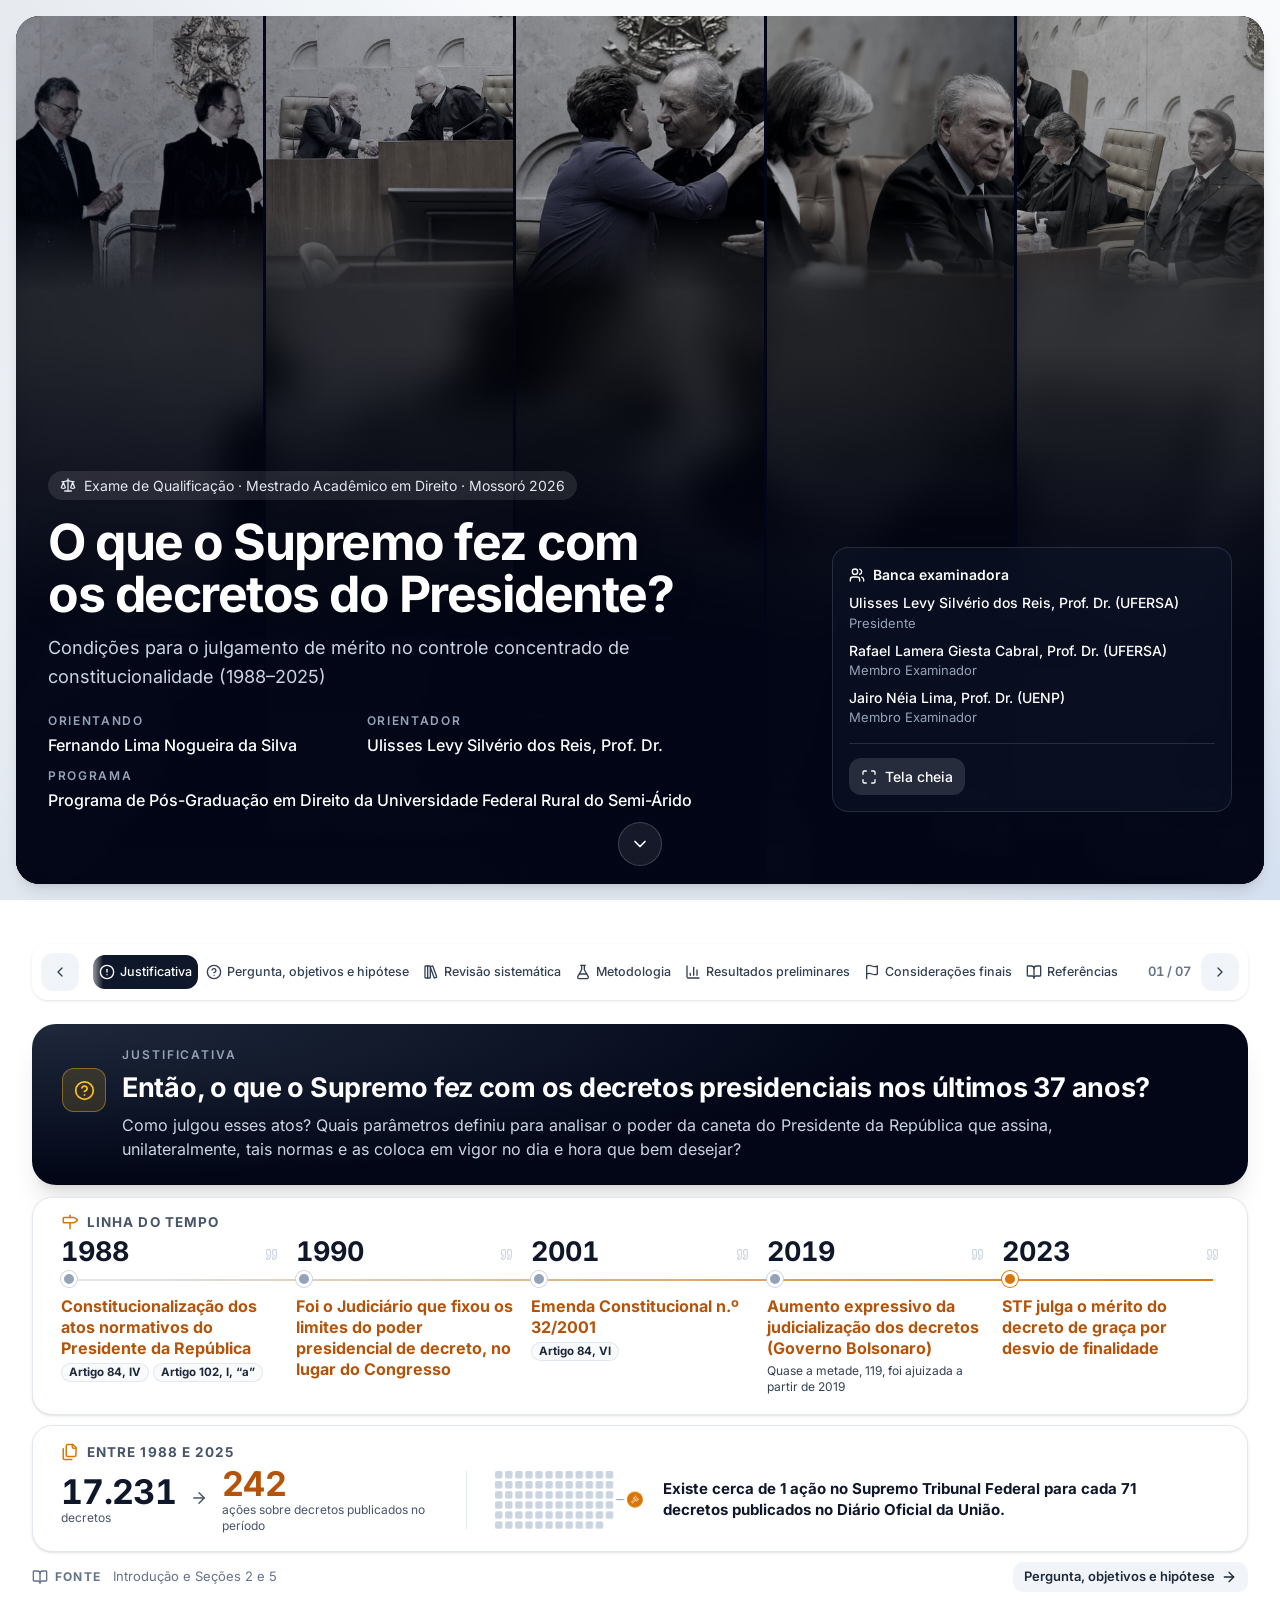
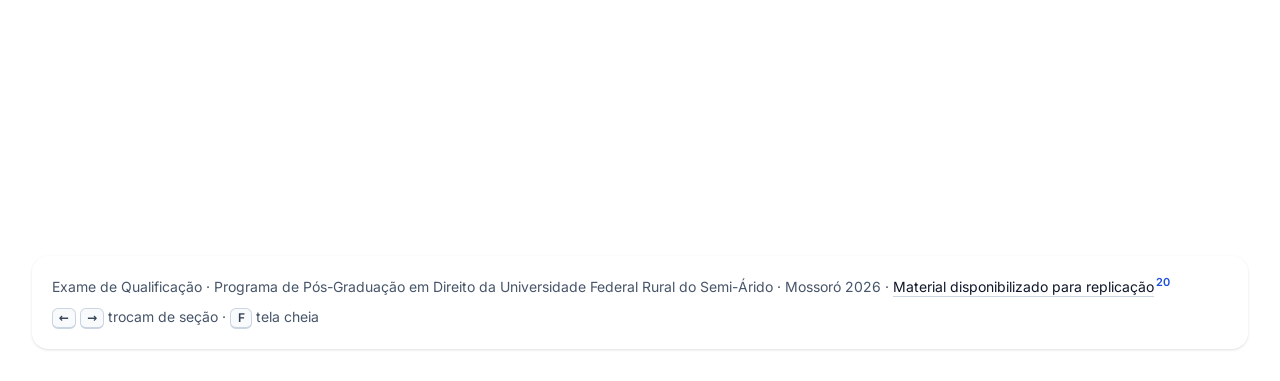
==== commit 835ae104: "Como no texto: frases literais da p. 39, título de 1990, notas da linha do tempo e rodapé da estraté" ====
--- a/index.html
+++ b/index.html
@@ -6,7 +6,7 @@
 <title>O que o Supremo fez com os decretos do Presidente?</title>
 <meta name="description" content="Dissertação apresentada ao Mestrado em Direito do Programa de Pós-Graduação em Direito da Universidade Federal Rural do Semi-Árido como requisito parcial para o Exame de Qualificação.">
 <link rel="icon" href="data:image/svg+xml,%3Csvg xmlns='http://www.w3.org/2000/svg' viewBox='0 0 64 64'%3E%3Crect width='64' height='64' rx='14' fill='%230f172a'/%3E%3Cpath d='M18 24h28M18 32h28M18 40h18' stroke='%23fff' stroke-width='5' stroke-linecap='round'/%3E%3C/svg%3E">
-<link rel="stylesheet" href="assets/css/painel.css?v=651c3846">
+<link rel="stylesheet" href="assets/css/painel.css?v=b4a785f4">
 <script>document.documentElement.classList.add("js");</script>
 </head>
 <body>
@@ -125,8 +125,8 @@
           <li class="j4-m j5-m" style="--k:1">
             <div class="j5-mb pista" role="button" tabindex="0" data-dica="j5-m1">
               <span class="j4-ano">1990<span class="j5-mais" aria-hidden="true"><svg class="ic"><use href="#i-quote"/></svg></span></span><span class="j4-pt" aria-hidden="true"></span>
-              <p class="j4-mt">Judiciário lê a medida provisória como o poder presidencial de decreto</p>
-              <p class='j5-mx'>Foi o Judiciário que fixou os limites do poder presidencial de decreto, no lugar do Congresso</p>
+              <p class="j4-mt">Foi o Judiciário que fixou os limites do poder presidencial de decreto, no lugar do Congresso</p>
+              
             </div>
           </li>
           <li class="j4-m j5-m" style="--k:2">
@@ -151,7 +151,7 @@
             </div>
           </li>
         </ol>
-        <div class="dica-fonte" id="j5-m0" hidden><b>Artigo 84, IV</b> Ato destinado a assegurar a fiel execução das leis (Brasil, 1988).<br><b>Artigo 102, I, “a”</b> Permite levar ao Supremo tanto leis quanto atos normativos federais.</div><div class="dica-fonte" id="j5-m1" hidden>Foi o Judiciário que fixou os limites do poder presidencial de decreto, no lugar do Congresso (Power, 1998).</div><div class="dica-fonte" id="j5-m2" hidden><b>Artigo 84, VI</b> Permitir ao Executivo dispor, por decreto, sobre a organização e o funcionamento da administração federal, matéria até então reservada à lei (Brasil, 2001).</div><div class="dica-fonte" id="j5-m3" hidden>Das 242 ações, quase a metade, 119, foi ajuizada a partir de 2019. Em 91 delas, o pedido de mérito inclui ao menos um decreto assinado por Jair Bolsonaro.</div><div class="dica-fonte" id="j5-m4" hidden>O Supremo Tribunal Federal declarou inconstitucional, por desvio de finalidade, o decreto de graça (Brasil, 2023).</div>
+        <div class="dica-fonte" id="j5-m0" hidden>O decreto é um instrumento normativo ordinário do Presidente, previsto na Constituição Federal de 1988 (Brasil, 1988) no artigo 84, IV, como ato destinado a assegurar a fiel execução das leis.<br>Na maior parte das ações contra decretos, o Supremo Tribunal Federal não chega a declarar se a norma impugnada é, ou não, constitucional. A Constituição não impõe esse resultado, já que o art. 102, I, “a”, permite levar ao Supremo tanto leis quanto atos normativos federais, sem distingui-los entre si (Brasil, 1988).</div><div class="dica-fonte" id="j5-m1" hidden>Power registra também que, no embate de 1990 sobre a reedição de medida rejeitada pela Câmara, foi o Judiciário que fixou os limites do poder presidencial de decreto, no lugar do Congresso.<sup class="nr"><a href="#nota-13">13</a></sup></div><div class="dica-fonte" id="j5-m2" hidden>A EC nº 32/2001, além de alterar o art. 62, modificou os arts. 48, 57, 61, 64, 66, 84, 88 e 246 sobretudo para permitir ao Executivo dispor, por decreto, sobre a organização e o funcionamento da administração federal, matéria até então reservada à lei.</div><div class="dica-fonte" id="j5-m3" hidden>Das 242 ações ajuizadas nesses 37 anos, 119 foram protocoladas a partir de 2019, quase a metade em sete anos. Em 91 delas, o pedido de mérito inclui ao menos um decreto assinado por Jair Bolsonaro.</div><div class="dica-fonte" id="j5-m4" hidden>O quadro muda quando, em 10 de maio de 2023, ao julgar as Arguições de Descumprimento de Preceito Fundamental (ADPF) nº 964 a 967, o Supremo Tribunal Federal declarou inconstitucional, por desvio de finalidade, o decreto de graça editado pelo então Presidente da República, Jair Messias Bolsonaro, em favor de Daniel Silveira.</div>
       </article>
       <article class="j4-q j5-q1">
         <p class="j4-qrot"><svg class="ic"><use href="#i-files"/></svg>Entre 1988 e 2025</p>
@@ -228,8 +228,7 @@
     <nav class="met-lista mt-lista" role="tablist" aria-label="Revisão sistemática">
       <button type="button" role="tab" data-m="0"><span class="met-n">1</span><b>Passo a passo</b></button>
       <button type="button" role="tab" data-m="1"><span class="met-n">2</span><b>Estratégias de busca</b></button>
-      <button type="button" role="tab" data-m="2"><span class="met-n">3</span><b>Conferência no Zotero</b></button>
-      <button type="button" role="tab" data-m="3"><span class="met-n">4</span><b>Corpus da revisão</b></button>
+      <button type="button" role="tab" data-m="2"><span class="met-n">3</span><b>Corpus da revisão</b></button>
     </nav>
   <div class="rs-elegb">
     <p class="rs-elegb-tit">Condições para compor o corpus da revisão sistemática:</p>
@@ -252,7 +251,7 @@
     </ul>
   </div>
         <div class="mt-card rs-card">
-        <div class="dica-fonte" id="p3-400" hidden>A fase de identificação encontrou 400 registros nas cinco bases principais, distribuídos de forma muito desigual. A CAPES respondeu sozinha por 239 registros, o Redalyc por 90 e o SciELO Citation Index por 58. As duas bases internacionais mais seletivas, a Scopus e a Web of Science Core Collection, devolveram juntas apenas treze resultados, sete na primeira e seis na segunda.</div><div class="dica-fonte" id="p3-tr" hidden>A leitura de títulos e resumos afastou os registros que fugiam do tema, com a cautela de manter para leitura integral todo item sem resumo disponível, porque perder um estudo relevante custaria mais do que examinar um texto a mais.</div><div class="dica-fonte" id="p3-cond" hidden>A leitura verificou se cada um cumpria as quatro condições exigidas para entrar na revisão, que são tratar do STF, tratar de medida provisória ou de decreto do Poder Executivo federal, abordar ao menos um dos quatro eixos de análise previstos no protocolo e ter passado por revisão por pares ou constituir tese ou dissertação.</div><div class="dica-fonte" id="p3-sup" hidden>Três saíram da HeinOnline, onde a busca no texto completo dos documentos devolveu 1.008 registros, que caíram para 336 com a restrição à coleção de periódicos jurídicos, a Law Journal Library, e para 208 quando a busca se limitou ao título.<br>O quarto veio do Catálogo de Teses e Dissertações da CAPES, em que 36 registros foram triados e outras duas dissertações pertinentes ficaram de fora por não terem texto integral disponível no catálogo.</div><div class="dica-fonte" id="p3-5" hidden>Cinco dessas referências atendiam aos critérios de elegibilidade da revisão, por tratarem ao mesmo tempo do STF e de medida provisória ou decreto, e as cinco foram recuperadas.</div><div class="dica-fonte" id="p3-ext" hidden>A extração registrou, para cada estudo, o tipo de estudo, o objeto normativo, o recorte temporal, as ações de controle concentrado examinadas, os achados principais, a metodologia, a avaliação crítica e a base de origem, e a matriz completa integra o material de apoio da pesquisa.</div><p class="pp-lead">A revisão sistemática seguiu o protocolo PRISMA 2020 (<span class="ref ref-txt" role="button" tabindex="0" data-ref="PAGE, Matthew J. et al. The PRISMA 2020">Page et al., 2021</span>)</p>
+        <div class="dica-fonte" id="p3-400" hidden>A fase de identificação encontrou 400 registros nas cinco bases principais, distribuídos de forma muito desigual. A CAPES respondeu sozinha por 239 registros, o Redalyc por 90 e o SciELO Citation Index por 58. As duas bases internacionais mais seletivas, a Scopus e a Web of Science Core Collection, devolveram juntas apenas treze resultados, sete na primeira e seis na segunda.</div><div class="dica-fonte" id="p3-zot" hidden>A conferência, feita no Zotero pelo DOI e pela combinação de título, autor e ano, excluiu 32 registros duplicados e deixou 328 para a triagem. Nove dessas duplicatas só foram identificadas na comparação dos títulos.</div><div class="dica-fonte" id="p3-tr" hidden>A leitura de títulos e resumos afastou os registros que fugiam do tema, com a cautela de manter para leitura integral todo item sem resumo disponível, porque perder um estudo relevante custaria mais do que examinar um texto a mais.</div><div class="dica-fonte" id="p3-cond" hidden>A leitura verificou se cada um cumpria as quatro condições exigidas para entrar na revisão, que são tratar do STF, tratar de medida provisória ou de decreto do Poder Executivo federal, abordar ao menos um dos quatro eixos de análise previstos no protocolo e ter passado por revisão por pares ou constituir tese ou dissertação.</div><div class="dica-fonte" id="p3-sup" hidden>Três saíram da HeinOnline, onde a busca no texto completo dos documentos devolveu 1.008 registros, que caíram para 336 com a restrição à coleção de periódicos jurídicos, a Law Journal Library, e para 208 quando a busca se limitou ao título.<br>O quarto veio do Catálogo de Teses e Dissertações da CAPES, em que 36 registros foram triados e outras duas dissertações pertinentes ficaram de fora por não terem texto integral disponível no catálogo.</div><div class="dica-fonte" id="p3-5" hidden>Cinco dessas referências atendiam aos critérios de elegibilidade da revisão, por tratarem ao mesmo tempo do STF e de medida provisória ou decreto, e as cinco foram recuperadas.</div><div class="dica-fonte" id="p3-ext" hidden>A extração registrou, para cada estudo, o tipo de estudo, o objeto normativo, o recorte temporal, as ações de controle concentrado examinadas, os achados principais, a metodologia, a avaliação crítica e a base de origem, e a matriz completa integra o material de apoio da pesquisa.</div><p class="pp-lead">A revisão sistemática seguiu o protocolo PRISMA 2020 (<span class="ref ref-txt" role="button" tabindex="0" data-ref="PAGE, Matthew J. et al. The PRISMA 2020">Page et al., 2021</span>)</p>
         <div class="p3">
           <div class="p3-cab"><span>Passo</span><span>O que foi feito</span><span>Para quê</span><span>Resultado</span></div>
           <div class="p3-l" style="--k:1">
@@ -267,7 +266,7 @@
           </div>
           <div class="p3-l" style="--k:3">
             <div class="p3-nome"><span class="r2-n">3</span><span>A conferência</span></div>
-            <div class="p3-f">A conferência, feita no Zotero pelo DOI e pela combinação de título, autor e ano.<a class="p3-ir" href="#revisao" data-tela="2">Conferência no Zotero <svg class="ic"><use href="#i-arrow-right"/></svg></a></div><div class="p3-p">Foram eliminadas as repetições, já que havia trabalhos que apareciam em mais de uma base.</div>
+            <div class="p3-f"><span class="pista" role="button" tabindex="0" data-dica="p3-zot">A conferência, feita no Zotero pelo DOI e pela combinação de título, autor e ano</span>.</div><div class="p3-p">Foram eliminadas as repetições, já que havia trabalhos que apareciam em mais de uma base.</div>
             <div class="p3-r"><b class="p3-big">328</b><span class="p3-rot">para a triagem</span><span class="p3-det"><span class="p3-d"><b>− 32</b> registros duplicados</span><span class="p3-d"><b>− 40</b> removidos antes da triagem</span></span></div>
           </div>
           <div class="p3-l" style="--k:4">
@@ -297,7 +296,7 @@
           </div>
           <div class="p3-l" style="--k:9">
             <div class="p3-nome"><span class="r2-n">9</span><span>A síntese</span></div>
-            <div class="p3-f">A síntese é narrativa e temática.<a class="p3-ir" href="#revisao" data-tela="3">Corpus da revisão <svg class="ic"><use href="#i-arrow-right"/></svg></a></div><div class="p3-p">Escolha imposta pela heterogeneidade dos desenhos de pesquisa do corpus.</div>
+            <div class="p3-f">A síntese é narrativa e temática.<a class="p3-ir" href="#revisao" data-tela="2">Corpus da revisão <svg class="ic"><use href="#i-arrow-right"/></svg></a></div><div class="p3-p">Escolha imposta pela heterogeneidade dos desenhos de pesquisa do corpus.</div>
             <div class="p3-r"><b class="p3-big">11</b><span class="p3-rot">corpus efetivo, nove sobre medida provisória e dois sobre decreto</span></div>
           </div>
         </div>
@@ -340,37 +339,12 @@
         <footer class="met-refs">
           <span class="met-rot"><svg class="ic"><use href="#i-book-open"/></svg>Fonte</span>
           <span class="met-ref-notas">Seção 2.1 e Quadro 1</span>
-          <span class="met-ir"><a href="#revisao" data-tela="2">Conferência no Zotero <svg class="ic"><use href="#i-arrow-right"/></svg></a></span>
-        </footer>
-          </div>
-        </div>
-      </article>
-      <article class="met mt rs-tela rs-z" data-m="2">
-  <div class="rs-elegb rs-elegb-imp" aria-hidden="true">
-    <p class="rs-elegb-tit">Condições para compor o corpus da revisão sistemática:</p>
-    <ul class="rs-elegb-l">
-      <li>tratar do STF</li>
-      <li>tratar de medida provisória ou de decreto do Poder Executivo federal</li>
-      <li class="rs-eixo-li">abordar ao menos um dos quatro eixos de análise previstos no protocolo: <span class="rs-eixo"><b>a)</b> pressupostos constitucionais do ato;</span> <span class="rs-eixo"><b>b)</b> o rito de tramitação e conversão;</span> <span class="rs-eixo"><b>c)</b> os efeitos do ato sobre a ordem jurídica; e</span> <span class="rs-eixo"><b>d)</b> o comportamento decisório do Tribunal.</span></li>
-      <li>ter passado por revisão por pares ou constituir tese ou dissertação.</li>
-    </ul>
-  </div>
-        <div class="mt-card rs-card">
-        <div class="rs-zot">
-          <div class="rs-zot-topo"><p class="rs-zot-leg">A conferência, feita no Zotero pelo DOI e pela combinação de título, autor e ano, excluiu 32 registros duplicados e deixou 328 para a triagem. Nove dessas duplicatas só foram identificadas na comparação dos títulos.</p></div>
-          <a class="rs-zot-img" href="assets/img/zotero.png" target="_blank" rel="noopener"><img src="assets/img/zotero.png" alt="Tela do Zotero com a coleção STF · MP · Decretos" width="1917" height="1020"></a>
-        </div>
-          <div class="rs-pe">
-            <p class="rs-fonte"></p>
-        <footer class="met-refs">
-          <span class="met-rot"><svg class="ic"><use href="#i-book-open"/></svg>Fonte</span>
-          <span class="met-ref-notas">Seção 2.1</span>
-          <span class="met-ir"><a href="#revisao" data-tela="3">Corpus da revisão <svg class="ic"><use href="#i-arrow-right"/></svg></a></span>
-        </footer>
-          </div>
-        </div>
-      </article>
-      <article class="met mt rs-tela rs-c" data-m="3">
+          <span class="met-ir"><a href="#revisao" data-tela="2">Corpus da revisão <svg class="ic"><use href="#i-arrow-right"/></svg></a></span>
+        </footer>
+          </div>
+        </div>
+      </article>
+      <article class="met mt rs-tela rs-c" data-m="2">
   <div class="rs-elegb rs-elegb-imp" aria-hidden="true">
     <p class="rs-elegb-tit">Condições para compor o corpus da revisão sistemática:</p>
     <ul class="rs-elegb-l">
@@ -431,31 +405,58 @@
         <ol class="pp-regras-l"><li><b>1</b> o ato impugnado deve ser um decreto presidencial, numerado ou sem número, publicado entre 5 de outubro de 1988 e 31 de dezembro de 2025</li><li><b>2</b> a ação deve ser ADI, Ação Direta de Inconstitucionalidade por Omissão (ADO), ADC ou ADPF ajuizada até 31 de dezembro de 2025</li><li><b>3</b> o decreto deve constar do pedido de mérito da petição inicial ou do aditamento, no todo ou em parte</li><li><b>4</b> o Executivo federal deve figurar no polo passivo ou, nas ADC, o Presidente da República deve ser o autor</li></ol>
       </div>
         <div class="mt-card pp-card">
-        <div class="dica-fonte" id="m3-n1" hidden>Três painéis do Corte Aberta, baixados em 9 de junho de 2026. O painel de decisões tinha 7.612 ações de controle concentrado, o de acervo tinha 3.028 e trazia o campo de legislação, e o de legitimados trazia as partes de cada processo.</div><div class="dica-fonte" id="m3-n2" hidden>Uma rotina em linguagem de programação R juntou os dois primeiros numa planilha de 7.991 ações e pôs nela as partes de cada uma.</div><div class="dica-fonte" id="m3-n3" hidden>Outra rotina tirou do campo de legislação, e do campo de assunto quando ele faltava, o número de cada decreto citado e o procurou entre os 17.338 decretos de 1988 a 2026 baixados do sítio da Presidência da República. Ela também marcou as 2.234 ações que tinham no polo passivo o Presidente ou a Presidência da República, a União, a Advocacia-Geral ou a Controladoria-Geral da União, um ministério ou um ministro de Estado, e só essas seguiram.</div><div class="dica-fonte" id="m3-n4" hidden>Depois da segunda triagem, a conferência das ações uma a uma confirmou 223. Em 152, a rotina tinha achado o decreto, e nas outras 71 ele só apareceu na leitura.</div><div class="dica-fonte" id="m3-n5" hidden>A leitura dos autos acrescentou as ADPF nº 964 a 967, contra um decreto sem número que a rotina tinha classificado como outro tipo de ato. A rotina foi então corrigida e achou mais cinco ações, também conferidas nos autos, o que levou a base inicial a 232.<sup class="nr"><a href="#nota-17">17</a></sup></div><div class="dica-fonte" id="m3-n6" hidden>Dezesseis ações não constavam da base inicial. Oito vieram da comparação com o estudo de Dias (2024), duas de notas do Portal da Legislação que associam ações a decretos, cinco de referências a ações correlatas nos autos já reunidos e duas do campo “Legislação” do Corte Aberta. A ADPF 640 apareceu na comparação com Dias (2024) e numa dessas notas, por isso os caminhos somam 17 para 16 ações. Todas foram conferidas nos registros e documentos oficiais do STF, e 15 cumpriram as regras de inclusão. Seis foram excluídas, sendo cinco da base inicial e uma das identificadas depois. Restaram 227 ações da base inicial e 15 adicionais.</div><div class="dica-fonte" id="m3-n8" hidden>Registra o desfecho, o seu fundamento e o órgão que o proferiu, o governo que editou o decreto, o proponente, a matéria, o parâmetro constitucional invocado, a natureza do decreto e o tipo de ofensa alegada.</div><p class="pp-lead">O universo foi montado pelo cruzamento entre os painéis de dados abertos do Supremo e o acervo de decretos da Presidência da República</p>
-        <div class="r2 mp2">
-          <div class="m3">
-            <div class="m3-ini">
-              <p class="m3-st"><span class="r2-n">1</span><span><span class="pista" role="button" tabindex="0" data-dica="m3-n1">Três painéis do Corte Aberta</span></span></p>
-              <div class="m3-pain"><p><b>7.612</b><span>decisões</span></p><p><b>3.028</b><span>acervo</span></p><p><b class="m3-sem">+</b><span>legitimados</span></p></div>
-            </div>
-            <div class="m3-seta"><p class="m3-st"><span class="r2-n">2</span><span><span class="pista" role="button" tabindex="0" data-dica="m3-n2">Uma rotina</span></span></p><span class="m3-linha" aria-hidden="true"></span><ul class="m3-it"><li class="m3-pt"><span>juntou os dois primeiros</span></li></ul></div>
-            <div class="m3-no"><b>7.991</b><span>ações</span></div>
-            <div class="m3-seta"><p class="m3-st"><span class="r2-n">3</span><span><span class="pista" role="button" tabindex="0" data-dica="m3-n3">Outra rotina</span></span></p><span class="m3-linha" aria-hidden="true"></span><ul class="m3-it"><li class="m3-pt"><b>17.338</b><span>decretos</span></li><li class="m3-pt"><span>polo passivo</span></li></ul></div>
-            <div class="m3-no"><b>2.234</b><span>e só essas seguiram</span></div>
-            <div class="m3-seta"><p class="m3-st"><span class="r2-n">4</span><span><span class="pista" role="button" tabindex="0" data-dica="m3-n4">A conferência</span></span></p><span class="m3-linha" aria-hidden="true"></span><ul class="m3-it"><li class="m3-pt"><span>uma a uma</span></li><li class="m3-pt"><span>depois da segunda triagem</span></li></ul></div>
-            <div class="m3-no"><b>223</b><span>confirmou</span></div>
-            <div class="m3-seta"><p class="m3-st"><span class="r2-n">5</span><span><span class="pista" role="button" tabindex="0" data-dica="m3-n5">A leitura dos autos</span></span></p><span class="m3-linha" aria-hidden="true"></span><ul class="m3-it"><li class="m3-mais"><i>+</i><b>4</b><span>ADPF nº 964 a 967</span></li><li class="m3-mais"><i>+</i><b>5</b><span>rotina corrigida</span></li></ul></div>
-            <div class="m3-no"><b>232</b><span>base inicial</span></div>
-            <div class="m3-seta"><p class="m3-st"><span class="r2-n">6</span><span><span class="pista" role="button" tabindex="0" data-dica="m3-n6">Universo final</span></span></p><span class="m3-linha" aria-hidden="true"></span><ul class="m3-it"><li class="m3-mais"><i>+</i><b>15</b><span>cumpriram as regras</span></li><li class="m3-menos"><i>−</i><b>6</b><span>foram excluídas</span></li></ul></div>
-            <div class="m3-no"><b>242</b><span>ações</span></div>
-          </div>
-          <div class="r2-faixa mp2-f3">
-            <div class="r2-c"><p class="r2-t"><span class="r2-n">7</span>Os autos</p>
-              <p class="r2-res"><b class="r2-big">4.966</b><span>arquivos e 156.654 páginas</span></p>
-              <p class="r2-x">Foram obtidos à mão, um a um, no portal do STF. Cada arquivo foi registrado em inventário. As páginas que eram apenas imagem passaram por reconhecimento óptico de caracteres configurado para o português.</p></div>
-            <div class="r2-c"><p class="r2-t"><span class="r2-n">8</span><span class="pista" role="button" tabindex="0" data-dica="m3-n8">A codificação</span></p>
-              <p class="r2-x">A codificação ainda não está concluída em todas.</p>
-              <p class="r2-x">A confiabilidade será aferida pela releitura de uma amostra sorteada, como recomendam <span class="ref ref-txt" role="button" tabindex="0" data-ref="EPSTEIN, Lee; MARTIN, Andrew D. An intro">Epstein e Martin (2014</span>).</p></div>
+        <div class="dica-fonte" id="m4-pain" hidden>A busca das primeiras 232 ações começou por três painéis do Corte Aberta, baixados em 9 de junho de 2026. O painel de decisões tinha 7.612 ações de controle concentrado, o de acervo tinha 3.028 e trazia o campo de legislação, e o de legitimados trazia as partes de cada processo.</div><div class="dica-fonte" id="m4-out" hidden>Outra rotina tirou do campo de legislação, e do campo de assunto quando ele faltava, o número de cada decreto citado e o procurou entre os 17.338 decretos de 1988 a 2026 baixados do sítio da Presidência da República. Ela também marcou as 2.234 ações que tinham no polo passivo o Presidente ou a Presidência da República, a União, a Advocacia-Geral ou a Controladoria-Geral da União, um ministério ou um ministro de Estado, e só essas seguiram.</div><div class="dica-fonte" id="m4-223" hidden>Depois da segunda triagem, a conferência das ações uma a uma confirmou 223. Em 152, a rotina tinha achado o decreto, e nas outras 71 ele só apareceu na leitura.</div><div class="dica-fonte" id="m4-964" hidden>A leitura dos autos acrescentou as ADPF nº 964 a 967, contra um decreto sem número que a rotina tinha classificado como outro tipo de ato. A rotina foi então corrigida e achou mais cinco ações, também conferidas nos autos, o que levou a base inicial a 232.<sup class="nr"><a href="#nota-17">17</a></sup></div><div class="dica-fonte" id="m4-16" hidden>Dezesseis ações não constavam da base inicial. Oito vieram da comparação com o estudo de Dias (2024), duas de notas do Portal da Legislação que associam ações a decretos, cinco de referências a ações correlatas nos autos já reunidos e duas do campo “Legislação” do Corte Aberta. A ADPF 640 apareceu na comparação com Dias (2024) e numa dessas notas, por isso os caminhos somam 17 para 16 ações.</div><div class="dica-fonte" id="m4-falha" hidden>Sob as regras, nenhuma dessas falhas basta para fazer entrar uma ação, porque a inclusão depende do pedido e das partes na petição inicial.</div><div class="dica-fonte" id="m4-serv" hidden>O painel Corte Aberta serviu para encontrar ações, e a decisão de incluir os processos que foram encontrados no percurso vem dos autos, já que os campos exportados falham de vários modos.</div><div class="dica-fonte" id="m4-242" hidden>Seis foram excluídas, sendo cinco da base inicial e uma das identificadas depois. Restaram 227 ações da base inicial e 15 adicionais.</div><div class="dica-fonte" id="m4-aut" hidden>Os autos foram obtidos à mão, um a um, no portal do STF, peça por peça nas ações eletrônicas ou em pacote único na área de peticionamento, sem o uso de coletor automático. Cada arquivo foi registrado em inventário, com o número de páginas e a indicação de haver ou não texto pesquisável, e as páginas que eram apenas imagem passaram por reconhecimento óptico de caracteres configurado para o português, com o original preservado ao lado da versão pesquisável.</div><div class="dica-fonte" id="m4-cod" hidden>Cada ação será codificada a partir da fonte mais completa disponível, que pode ser o inteiro teor dos autos, as peças avulsas ou os dados do painel com a decisão publicada. A codificação registra o desfecho, o seu fundamento e o órgão que o proferiu, o governo que editou o decreto, o proponente, a matéria, o parâmetro constitucional invocado, a natureza do decreto e o tipo de ofensa alegada.</div><div class="dica-fonte" id="m4-conf" hidden>A planilha de seleção confirma as 242 ações,<sup class="nr"><a href="#nota-21">21</a></sup> mas a codificação ainda não está concluída em todas, e as lacunas serão conferidas dentro desse universo. A confiabilidade será aferida pela releitura de uma amostra sorteada, como recomendam Epstein e Martin (2014).</div><p class="pp-lead">O universo foi montado pelo cruzamento entre os painéis de dados abertos do Supremo e o acervo de decretos da Presidência da República</p>
+        <div class="p3 m4">
+          <div class="p3-cab"><span>Passo</span><span>O que foi feito</span><span>Para quê</span><span>Resultado</span></div>
+          <div class="p3-l" style="--k:1">
+            <div class="p3-nome"><span class="r2-n">1</span><span>Três painéis do Corte Aberta</span></div>
+            <div class="p3-f"><span class="pista" role="button" tabindex="0" data-dica="m4-pain">Baixados em 9 de junho de 2026</span>.</div><div class="p3-p">O painel Corte Aberta serviu para encontrar ações.</div>
+            <div class="p3-r"><b class="p3-big">7.612</b><span class="p3-rot">ações de controle concentrado</span><span class="p3-det"><span class="p3-d"><b>3.028</b> acervo</span><span class="p3-d"><b>+ </b> legitimados</span></span></div>
+          </div>
+          <div class="p3-l" style="--k:2">
+            <div class="p3-nome"><span class="r2-n">2</span><span>Uma rotina</span></div>
+            <div class="p3-f p3-f2">Em linguagem de programação R juntou os dois primeiros numa planilha e pôs nela as partes de cada uma.</div>
+            <div class="p3-r"><b class="p3-big">7.991</b><span class="p3-rot">ações</span><span class="p3-det"><span class="p3-d"><b>4.963</b> sem o campo de legislação</span></span></div>
+          </div>
+          <div class="p3-l" style="--k:3">
+            <div class="p3-nome"><span class="r2-n">3</span><span>Outra rotina</span></div>
+            <div class="p3-f"><span class="pista" role="button" tabindex="0" data-dica="m4-out">Tirou do campo de legislação [...] o número de cada decreto citado</span>.</div><div class="p3-p">Escreveu os números do mesmo jeito nas duas listas, para que dois decretos diferentes não passassem por um só.</div>
+            <div class="p3-r"><b class="p3-big">2.234</b><span class="p3-rot">e só essas seguiram</span><span class="p3-det"><span class="p3-d"><b>17.338</b> decretos</span><span class="p3-d"><b></b> polo passivo</span></span></div>
+          </div>
+          <div class="p3-l" style="--k:4">
+            <div class="p3-nome"><span class="r2-n">4</span><span>As ADCs</span></div>
+            <div class="p3-f">Propostas pelo Presidente da República foram conferidas à parte.</div><div class="p3-p">Porque nelas ele é o autor.</div>
+            <div class="p3-r"><b class="p3-big">3</b><span class="p3-rot">ADC nº 84, 85 e 96</span><span class="p3-det"><span class="p3-d"><b></b> têm decreto por objeto</span></span></div>
+          </div>
+          <div class="p3-l" style="--k:5">
+            <div class="p3-nome"><span class="r2-n">5</span><span>A conferência</span></div>
+            <div class="p3-f p3-f2">Depois da segunda triagem, a conferência das ações uma a uma.</div>
+            <div class="p3-r"><b class="p3-big"><span class="pista" role="button" tabindex="0" data-dica="m4-223">223</span></b><span class="p3-rot">confirmou</span></div>
+          </div>
+          <div class="p3-l" style="--k:6">
+            <div class="p3-nome"><span class="r2-n">6</span><span>A leitura dos autos</span></div>
+            <div class="p3-f p3-f2"><span class="pista" role="button" tabindex="0" data-dica="m4-964">Acrescentou as ADPF nº 964 a 967. A rotina foi então corrigida e achou mais cinco ações</span>.</div>
+            <div class="p3-r"><b class="p3-big">232</b><span class="p3-rot">base inicial</span><span class="p3-det"><span class="p3-d"><b>+ 4</b> ADPF nº 964 a 967</span><span class="p3-d"><b>+ 5</b> rotina corrigida</span></span></div>
+          </div>
+          <div class="p3-l" style="--k:7">
+            <div class="p3-nome"><span class="r2-n">7</span><span>Dezesseis ações</span></div>
+            <div class="p3-f p3-f2"><span class="pista" role="button" tabindex="0" data-dica="m4-16">Dezesseis ações não constavam da base inicial</span>. Todas foram conferidas nos registros e documentos oficiais do STF.</div>
+            <div class="p3-r"><b class="p3-big">15</b><span class="p3-rot">cumpriram as regras de inclusão</span></div>
+          </div>
+          <div class="p3-l" style="--k:8">
+            <div class="p3-nome"><span class="r2-n">8</span><span>Regras de inclusão</span></div>
+            <div class="p3-f"><span class="pista" role="button" tabindex="0" data-dica="m4-falha">A inclusão segue as regras a seguir, escritas e registradas</span>.</div><div class="p3-p"><span class="pista" role="button" tabindex="0" data-dica="m4-serv">Os campos exportados falham de vários modos</span>.</div>
+            <div class="p3-r"><b class="p3-big"><span class="pista" role="button" tabindex="0" data-dica="m4-242">242</span></b><span class="p3-rot">ações</span><span class="p3-det"><span class="p3-d"><b>− 6</b> foram excluídas</span></span></div>
+          </div>
+          <div class="p3-l" style="--k:9">
+            <div class="p3-nome"><span class="r2-n">9</span><span>Os autos</span></div>
+            <div class="p3-f p3-f2"><span class="pista" role="button" tabindex="0" data-dica="m4-aut">Foram obtidos à mão, um a um, no portal do STF</span>, sem o uso de coletor automático.</div>
+            <div class="p3-r"><b class="p3-big">4.966</b><span class="p3-rot">arquivos e 156.654 páginas</span></div>
+          </div>
+          <div class="p3-l" style="--k:10">
+            <div class="p3-nome"><span class="r2-n">10</span><span>A codificação</span></div>
+            <div class="p3-f p3-f2"><span class="pista" role="button" tabindex="0" data-dica="m4-cod">Registra o desfecho, o seu fundamento e o órgão que o proferiu</span>.</div>
+            <div class="p3-r"><span class="p3-rot"><span class="pista" role="button" tabindex="0" data-dica="m4-conf">A codificação ainda não está concluída em todas</span>.</span></div>
           </div>
         </div>
           <div class="mt-rodape">
@@ -469,35 +470,35 @@
         </div>
       </article>
       <article class="met mt et-tela e3-tela" data-m="1">
-        <div class="dica-fonte" id="e3-qui" hidden>Cruza cada atributo das ações com o modo como cada uma terminou. O qui-quadrado diz se a diferença entre os grupos vai além do acaso. O V de Cramér mede a força dessa ligação, de 0, nenhuma, a 1, total.</div><div class="dica-fonte" id="e3-s1" hidden>Diz se cada grupo de atributos melhora o modelo.</div><div class="dica-fonte" id="e3-s2" hidden>Dão a margem de incerteza de cada número.</div><div class="dica-fonte" id="e3-s3" hidden>Refaz as contas em amostras sorteadas da base.</div><div class="dica-fonte" id="e3-s4" hidden>Testa o modelo em casos que não serviram para montá-lo.</div><div class="dica-fonte" id="e3-s5" hidden>Traduzem os resultados em porcentagens.</div><div class="dica-fonte" id="e3-firth" hidden>Examina todos os atributos ao mesmo tempo, em dois estágios. Foi escolhida pelo número pequeno de casos e pela separação entre os desfechos.</div><div class="dica-fonte" id="e3-ris" hidden>Acompanha cada ação no tempo, do ajuizamento à decisão, contando também as que seguem pendentes. Trata os desfechos como concorrentes, porque o primeiro que acontece impede os outros.</div><div class="dica-fonte" id="e3-pon" hidden>Põe as decisões em ordem de data e testa cada ponto de corte, até achar o que mais separa o antes do depois, sem fixar de antemão um marco, como a mudança de governo em 2019.</div><div class="dica-fonte" id="e3-tip" hidden>Classifica como cada petição inicial apresenta o decreto, como ofensa direta à Constituição ou como excesso em relação à lei que ele regulamenta.</div><div class="e3">
+        <div class="dica-fonte" id="e3-s1" hidden>Dirá se cada grupo de variáveis contribui para o modelo.</div><div class="dica-fonte" id="e3-s2" hidden>Darão a margem de incerteza de cada estimativa.</div><div class="dica-fonte" id="e3-s3" hidden>Verificará se os resultados se mantêm quando a amostra varia.</div><div class="dica-fonte" id="e3-s4" hidden>Medirá quanto o modelo acerta em casos que não serviram para estimá-lo.</div><div class="dica-fonte" id="e3-s5" hidden>Traduzirão os coeficientes da regressão em perfis típicos de ação.</div><div class="dica-fonte" id="e3-firth" hidden>No plano multivariado, de caráter exploratório, a regressão logística penalizada (Firth, 1993), escolhida pelo número pequeno de casos e pela separação entre os desfechos, estimará esses atributos em conjunto em dois estágios, a sobrevivência ao exame do relator e o exame do mérito pelo colegiado.</div><div class="dica-fonte" id="e3-ris" hidden>Usará as datas de ajuizamento e de decisão para acompanhar cada ação ao longo do tempo. A simples contagem dos desfechos não basta para esse teste, porque ignora o tempo e as ações ainda pendentes.</div><div class="dica-fonte" id="e3-pon" hidden>Sem que a pesquisa precise fixar de antemão um marco como a mudança de governo em 2019.</div><div class="e3">
           <div class="e3-atr"><p>Cruzará o desfecho com os atributos da ação e do decreto</p><div><span class="pp-chip">O proponente</span><span class="pp-chip">O governo emissor</span><span class="pp-chip">O período de ajuizamento</span><span class="pp-chip">A matéria</span><span class="pp-chip">O conteúdo constitucional invocado</span><span class="pp-chip">A natureza do decreto</span><span class="pp-chip">O tipo de ofensa alegada</span><span class="pp-chip">A invocação do artigo 49, V, da Constituição</span></div></div>
           <div class="e3-planos">
           <section class="e3-p e3-p0">
             <p class="e3-plano">O plano descritivo</p>
-            <p class="e3-tec"><span class="e3-ic"><svg class="ic"><use href="#i-sigma"/></svg></span><span><span class="pista" role="button" tabindex="0" data-dica="e3-qui">O teste qui-quadrado e o V de Cramér</span></span></p>
+            <p class="e3-desc">Apresentará a distribuição dos desfechos e as medidas de associação entre cada atributo e a resolução de mérito.</p>
+            <p class="e3-tec"><span class="e3-ic"><svg class="ic"><use href="#i-sigma"/></svg></span><span>O teste qui-quadrado e o V de Cramér</span></p>
             <div class="e3-med">
               <div><b>qui-quadrado</b><span>indicará se a diferença entre os grupos vai além do acaso</span></div>
-              <div><b>V de Cramér</b><span>medirá a intensidade dessa associação</span>
-                <span class="e3-regua" aria-hidden="true"><i></i></span><span class="e3-regua-esc"><small>0 · nenhuma</small><small>1 · total</small></span></div>
+              <div><b>V de Cramér</b><span>medirá a intensidade dessa associação</span></div>
             </div>
             <p class="e3-base"><b>210</b> ações decididas até 30 de junho de 2026</p>
-            <div class="e3-res"><p class="e3-res-r"><svg class="ic"><use href="#i-target"/></svg>Resultado esperado</p><p>Mostrar em que ponto o exame da constitucionalidade é interrompido e quais atributos andam junto com o julgamento do mérito.</p></div>
+            <div class="e3-res"><p class="e3-res-r"><svg class="ic"><use href="#i-target"/></svg>Resultado esperado</p><p>Mostrar em que ponto o exame da constitucionalidade é interrompido.</p></div>
           </section>
           <section class="e3-p e3-p1">
             <p class="e3-plano">Plano multivariado, de caráter exploratório</p>
             <p class="e3-tec"><span class="e3-ic"><svg class="ic"><use href="#i-split"/></svg></span><span><span class="pista" role="button" tabindex="0" data-dica="e3-firth">A regressão logística penalizada</span> (<span class="ref ref-txt" role="button" tabindex="0" data-ref="FIRTH, David. Bias reduction of maximum">Firth, 1993</span>)</span></p>
             <div class="e3-seq">
-              <div class="e3-e e3-e1"><p><span>1</span>A sobrevivência ao exame do relator</p><small>Sem as oito ações declaratórias, “por terem poucos casos”, e sem as ações em que o tipo de ofensa não se aplica</small></div>
+              <div class="e3-e e3-e1"><p><span>1</span>A sobrevivência ao exame do relator</p><small>Excluirá as ADC, por terem poucos casos, e as ações em que o tipo de ofensa não se aplica</small></div>
               <span class="e3-seq-seta" aria-hidden="true"><svg class="ic"><use href="#i-arrow-right"/></svg></span>
-              <div class="e3-e e3-e2"><p><span>2</span>O exame do mérito pelo colegiado</p><small>Só as ações decididas pelo colegiado</small></div>
+              <div class="e3-e e3-e2"><p><span>2</span>O exame do mérito pelo colegiado</p><small>Se restringirá às ações decididas pelo colegiado</small></div>
             </div>
             <p class="e3-dev">O que a regressão devolve</p>
             <div class="e3-chips"><span class="e3-chip"><span class="pista" role="button" tabindex="0" data-dica="e3-s1">O teste de razão de verossimilhanças</span></span><span class="e3-chip"><span class="pista" role="button" tabindex="0" data-dica="e3-s2">Os intervalos de confiança por verossimilhança perfilada</span></span><span class="e3-chip"><span class="pista" role="button" tabindex="0" data-dica="e3-s3">A reamostragem</span></span><span class="e3-chip"><span class="pista" role="button" tabindex="0" data-dica="e3-s4">A validação cruzada</span></span><span class="e3-chip"><span class="pista" role="button" tabindex="0" data-dica="e3-s5">As probabilidades preditas</span></span></div>
-            <div class="e3-res"><p class="e3-res-r"><svg class="ic"><use href="#i-target"/></svg>Resultado esperado</p><p>Dizer se a ofensa reflexa e a prejudicialidade pesam mais do que a matéria do decreto ou o governo que o editou, como sustenta a hipótese.</p></div>
+            <div class="e3-res"><p class="e3-res-r"><svg class="ic"><use href="#i-target"/></svg>Resultado esperado</p><p>Verificar se a ofensa reflexa e a prejudicialidade pesam mais do que a matéria do decreto ou o governo que o editou, como sustenta a hipótese.</p></div>
           </section>
           <section class="e3-p e3-p2">
             <p class="e3-plano">As outras três técnicas<small>também respondem a partes da hipótese</small></p>
-            <ul class="e3-tres"><li><p class="e3-tec"><span class="e3-ic"><svg class="ic"><use href="#i-hourglass"/></svg></span><span><span class="pista" role="button" tabindex="0" data-dica="e3-ris">A análise de riscos competitivos</span></span></p><p class="e3-r3"><svg class="ic"><use href="#i-target"/></svg><span>Mostrar se a perda de objeto costuma chegar antes do julgamento do mérito, o que testa a ideia de que o decreto precisa continuar em vigor até ser julgado.</span></p></li><li><p class="e3-tec"><span class="e3-ic"><svg class="ic"><use href="#i-milestone"/></svg></span><span><span class="pista" role="button" tabindex="0" data-dica="e3-pon">A busca do ponto de mudança</span></span></p><p class="e3-r3"><svg class="ic"><use href="#i-target"/></svg><span>Dizer, a partir dos próprios dados, se o tratamento das ações mudou e em que momento.</span></p></li><li><p class="e3-tec"><span class="e3-ic"><svg class="ic"><use href="#i-file-text"/></svg></span><span><span class="pista" role="button" tabindex="0" data-dica="e3-tip">A tipologia dos fundamentos das petições iniciais</span></span></p><p class="e3-r3"><svg class="ic"><use href="#i-target"/></svg><span>Verificar se essa forma de apresentar o decreto antecipa o reconhecimento da ofensa reflexa, outra das construções processuais que a hipótese aponta.</span></p></li></ul>
+            <ul class="e3-tres"><li><p class="e3-tec"><span class="e3-ic"><svg class="ic"><use href="#i-hourglass"/></svg></span><span><span class="pista" role="button" tabindex="0" data-dica="e3-ris">A análise de riscos competitivos</span></span></p><p class="e3-r3"><svg class="ic"><use href="#i-target"/></svg><span>Mostrará se a perda de objeto costuma chegar antes do julgamento do mérito. Isso testa a ideia de que o decreto precisa continuar em vigor até ser julgado.</span></p></li><li><p class="e3-tec"><span class="e3-ic"><svg class="ic"><use href="#i-milestone"/></svg></span><span><span class="pista" role="button" tabindex="0" data-dica="e3-pon">A busca do ponto de mudança</span></span></p><p class="e3-r3"><svg class="ic"><use href="#i-target"/></svg><span>Dirá, a partir dos próprios dados, se o tratamento das ações mudou e em que momento.</span></p></li><li><p class="e3-tec"><span class="e3-ic"><svg class="ic"><use href="#i-file-text"/></svg></span><span>A tipologia dos fundamentos das petições iniciais</span></p><p class="e3-r3"><svg class="ic"><use href="#i-target"/></svg><span>Permitirá verificar se a forma como o proponente apresenta o decreto, como ofensa direta à Constituição ou como excesso em relação à lei que ele regulamenta, antecipa o reconhecimento da ofensa reflexa, outra das construções processuais que a hipótese aponta.</span></p></li></ul>
           </section>
           </div>
           <ul class="e3-avisos">
@@ -511,7 +512,7 @@
           <span class="met-rot"><svg class="ic"><use href="#i-book-open"/></svg>Referências</span>
           <button type="button" class="ref" data-ref="FIRTH, David">Firth (1993)</button>
           <button type="button" class="ref" data-ref="EPSTEIN, Lee; KING">Epstein e King (2002)</button>
-          <span class="met-ref-notas">Seção 3.2</span>
+          <span class="met-ref-notas">Introdução e Seções 3.1, 3.2 e 4</span>
           <span class="met-ir"><a href="#resultados" data-tela="0">Resultados preliminares <svg class="ic"><use href="#i-arrow-right"/></svg></a></span>
         </footer>
         </div>
@@ -528,54 +529,20 @@
       <button type="button" role="tab" data-m="1"><span class="met-n">2</span><b>O caminho das ações no Supremo</b></button>
     </nav>
     <div class="met-telas">
-      <article class="met mt pp-tela rv3-tela rv6-tela" data-m="0">
+      <article class="met mt pp-tela ix-art" data-m="0">
         <div class="mt-card pp-card">
-        <p class="pp-lead rv6-lead">As descobertas da literatura convergem em cinco pontos.</p>
-        <div class="rv6-cinco">
-          <div class="rv6-c">
-            <div class="rv6-topo pista" role="button" tabindex="0" data-dica="rc-d1"><span class="rv6-ic"><svg class="ic"><use href="#i-scale"/></svg><b>1</b></span><p class="rv6-t">Admissão do controle excepcional da relevância e urgência</p><span class="rv6-mais" aria-hidden="true"><svg class="ic"><use href="#i-quote"/></svg></span></div>
-            <div class="rv6-q"><p class="rv6-ql"><svg class="ic"><use href="#i-arrow-down"/></svg>E o decreto?</p><p class="rv6-qt"><span class="rv3-tag">ofensa reflexa</span> Se ele excede a lei que deveria executar</p></div>
-          </div>
-          <div class="rv6-c">
-            <div class="rv6-topo pista" role="button" tabindex="0" data-dica="rc-d2"><span class="rv6-ic"><svg class="ic"><use href="#i-ban"/></svg><b>2</b></span><p class="rv6-t">A tendência a evitar a decisão de mérito</p><span class="rv6-mais" aria-hidden="true"><svg class="ic"><use href="#i-quote"/></svg></span></div>
-            <div class="rv6-q"><p class="rv6-ql"><svg class="ic"><use href="#i-arrow-down"/></svg>E o decreto?</p><p class="rv6-qt"><span class="rv3-tag">prejudicialidade</span> Se ele sobrevive até o julgamento</p></div>
-          </div>
-          <div class="rv6-c">
-            <div class="rv6-topo pista" role="button" tabindex="0" data-dica="rc-d3"><span class="rv6-ic"><svg class="ic"><use href="#i-landmark"/></svg><b>3</b></span><p class="rv6-t">O deslocamento do controle de mérito para o controle da tramitação da MP no Congresso</p><span class="rv6-mais" aria-hidden="true"><svg class="ic"><use href="#i-quote"/></svg></span></div>
-            <div class="rv6-q"><p class="rv6-ql"><svg class="ic"><use href="#i-arrow-down"/></svg>E o decreto?</p><p class="rv6-qt">O deslocamento pressupõe, contudo, um rito, e o decreto não tem nenhum.</p></div>
-          </div>
-          <div class="rv6-c">
-            <div class="rv6-topo pista" role="button" tabindex="0" data-dica="rc-d4"><span class="rv6-ic"><svg class="ic"><use href="#i-user"/></svg><b>4</b></span><p class="rv6-t">O caráter individualizado e descentralizado dessa judicialização</p><span class="rv6-mais" aria-hidden="true"><svg class="ic"><use href="#i-quote"/></svg></span></div>
-            <div class="rv6-q"><p class="rv6-ql"><svg class="ic"><use href="#i-arrow-down"/></svg>E o decreto?</p><p class="rv6-qt"><span class="rv3-tag">decisão monocrática do relator</span> A passagem do relator ao colegiado</p></div>
-          </div>
-          <div class="rv6-c">
-            <div class="rv6-topo pista" role="button" tabindex="0" data-dica="rc-d5"><span class="rv6-ic"><svg class="ic"><use href="#i-file-text"/></svg><b>5</b></span><p class="rv6-t">O lugar residual que o decreto presidencial ocupa</p><span class="rv6-mais" aria-hidden="true"><svg class="ic"><use href="#i-quote"/></svg></span></div>
-            <div class="rv6-q"><p class="rv6-ql"><svg class="ic"><use href="#i-arrow-down"/></svg>E o decreto?</p><p class="rv6-qt">Uma vasta zona intermediária que nenhum estudo do corpus examina</p></div>
-          </div>
-        </div>
-        <p class="rv6-tit">A assimetria descrita pode ser explicada em três planos</p>
-        <div class="rv6-pl">
-            <div class="rv6-p">
-              <p class="rv6-pt"><b>a</b><span>Natureza jurídico-política dos institutos</span></p>
-              <p class="rv6-pm"><span>MP</span>A MP tem força de lei e eficácia imediata desde a publicação</p>
-              <p class="rv6-pd"><span>Decreto</span>O decreto regulamentar, ao contrário, submete-se à lei anterior</p>
-            </div>
-            <div class="rv6-p">
-              <p class="rv6-pt"><b>b</b><span>Arquitetura processual do controle concentrado<small>Ato normativo dotado de generalidade, abstração e autonomia</small></span></p>
-              <p class="rv6-pm"><span>MP</span>A MP no centro do controle concentrado</p>
-              <p class="rv6-pd"><span>Decreto</span>O decreto tende a não preencher esse requisito</p>
-            </div>
-            <div class="rv6-p">
-              <p class="rv6-pt"><b>c</b><span>Condições de produção da pesquisa acadêmica</span></p>
-              <p class="rv6-pm"><span>MP</span>Uma população finita, delimitada e integralmente rastreável de MPs</p>
-              <p class="rv6-pd"><span>Decreto</span>Decretos não têm rito de tramitação nem desfecho formal comparável ao das MPs</p>
-            </div>
-        </div>
-        <div class="rv3-fim rv6-fim">
-          <div class="rv3-fim-a"><p class="rv3-se">Se a explicação da assimetria é, em parte, a falta de casos de repercussão que se tornassem objeto de pesquisa,</p><p class="rv3-lit">a literatura sobre decretos deveria crescer de forma mensurável nos próximos anos, porque esses casos agora existem.</p></div>
-          <div class="rv3-fim-b"><p class="rv3-ch"><span>o decreto de graça em 2023</span><span>armas</span><span>saúde e meio ambiente</span><span>decretos de intervenção federal</span></p><p class="rv3-sinal">O corpus registra um primeiro sinal desse movimento em <span class="ref ref-txt" role="button" tabindex="0" data-ref="SILVA, André Luiz Will da; OLIVEIRA, Clá">Silva e Oliveira (2025</span>).</p></div>
-        </div>
-        <div class="dica-fonte" id="rc-d1" hidden>Da Ros (2008) parte da contagem das decisões e mostra o Presidente vencendo 82,9% dos julgamentos de liminar antes da EC nº 32/2001 e 90,7% depois</div><div class="dica-fonte" id="rc-d2" hidden>Entre 1988 e 2006, os julgamentos prejudicados e não conhecidos somam 47,5% das ADIs contra MPs (Silveira, 2016).</div><div class="dica-fonte" id="rc-d3" hidden>Na ADI nº 4.029/DF, julgada em 2012, declarou obrigatória a instalação da comissão mista prevista no art. 62, § 9º, da Constituição, o que encerrou a prática do parecer emitido por relator designado em plenário e restabeleceu uma instância efetiva de fiscalização parlamentar (Brasil, 2012; Ribeiro; Muniz, 2020a; Pereira; Lunardi; Correia, 2024).<br>Na ADI nº 5.127/DF, julgada em 2015 (Brasil, 2015), invalidou as emendas parlamentares sem pertinência temática com o objeto da MP, os chamados “jabutis” ou “contrabandos legislativos” (Oliveira; Amaral Jr., 2017, p. 757).</div><div class="dica-fonte" id="rc-d4" hidden>O deslocamento também se fez por decisão individual, como mostra o estudo de caso de Ribeiro e Muniz (2020b) sobre o MS nº 27.931. O caso interessa a esta dissertação pelo peso que dá à decisão individual, pois uma liminar monocrática bastou para fixar, por oito anos, uma regra central do rito, e é justamente a passagem do relator ao colegiado que a análise das ações contra decretos examina.</div><div class="dica-fonte" id="rc-d5" hidden>Dos 21 estudos, 19 tratam da MP e apenas 2 do decreto presidencial em sentido estrito.<br>O decreto presidencial em sentido estrito ocupa apenas dois estudos do corpus, o de Janriê Rodrigues Reck e Caroline Müller (2009) e o de André Luiz Will da Silva e Cláudio Ladeira de Oliveira (2025), que não dialogam entre si nem com a literatura sobre MPs.</div>
+        <div class="dica-fonte" id="ix-47" hidden>Entre 1988 e 2006, os julgamentos prejudicados e não conhecidos somam 47,5% das ADIs contra MPs, e entre 2007 e 2011 a prejudicialidade responde por um terço do total, tendo como causa mais frequente a revogação da medida, seguida da falta de aditamento da petição inicial (Silveira, 2016).</div><div class="dica-fonte" id="ix-adi" hidden>Na ADI nº 4.029/DF, julgada em 2012, declarou obrigatória a instalação da comissão mista prevista no art. 62, § 9º, da Constituição, o que encerrou a prática do parecer emitido por relator designado em plenário e restabeleceu uma instância efetiva de fiscalização parlamentar (Brasil, 2012; Ribeiro; Muniz, 2020a; Pereira; Lunardi; Correia, 2024).<br>Na ADI nº 5.127/DF, julgada em 2015 (Brasil, 2015), invalidou as emendas parlamentares sem pertinência temática com o objeto da MP, os chamados “jabutis” ou “contrabandos legislativos” (Oliveira; Amaral Jr., 2017, p. 757).</div><div class="dica-fonte" id="ix-21" hidden>O decreto presidencial em sentido estrito ocupa apenas dois estudos do corpus, o de Janriê Rodrigues Reck e Caroline Müller (2009) e o de André Luiz Will da Silva e Cláudio Ladeira de Oliveira (2025), que não dialogam entre si nem com a literatura sobre MPs.<br>O corpus efetivo reduz-se a onze estudos, nove sobre medida provisória e dois sobre decreto, e é menor do que o número bruto de vinte e um sugere.</div><div class="dica-fonte" id="ix-pa" hidden>A MP tem força de lei e eficácia imediata desde a publicação, o que permite ao Presidente da República inovar originariamente na ordem jurídica e alterar o status quo de forma unilateral e instantânea.<br>O decreto regulamentar, ao contrário, submete-se à lei anterior e destina-se à fiel execução dela, o que restringe sua capacidade de inovação primária (Reck; Müller, 2009).</div><div class="dica-fonte" id="ix-pb" hidden>A diferença pesa porque o controle abstrato de constitucionalidade pressupõe ato normativo dotado de generalidade, abstração e autonomia em face da lei.<br>É essa natureza primária, que introduz normas com densidade legislativa sem prévia deliberação parlamentar, que coloca a MP no centro do controle concentrado, e o decreto tende a não preencher esse requisito.</div><div class="dica-fonte" id="ix-ex" hidden>Se a explicação da assimetria é, em parte, a falta de casos de repercussão que se tornassem objeto de pesquisa, a literatura sobre decretos deveria crescer de forma mensurável nos próximos anos, porque esses casos agora existem. São exemplos o julgamento das arguições sobre o decreto de graça em 2023, o uso intensivo de decretos em matéria de armas (Prudente Ribeiro, 2023), saúde e meio ambiente entre 2019 e 2022 e o contencioso sobre decretos de intervenção federal.</div><div class="ix-tela ix-rev"><div class="ix"><div class="ix-cab"><span></span><span>Ideia <span class="ix-cab-dec"><svg class="ic"><use href="#i-arrow-right"/></svg>E o decreto?</span></span><span>Como se chegou a ela</span><span>Resultado</span></div>
+<div class="ix-g">As descobertas da literatura convergem em cinco pontos.</div>
+<div class="ix-l" style="--k:1"><span class="r2-n">1</span><div class="ix-i"><p class="ix-t">Admissão do controle excepcional da relevância e urgência</p><p class="ix-dec"><span class="ix-decr"><svg class="ic"><use href="#i-arrow-right"/></svg></span> <span class="rv3-tag">ofensa reflexa</span> Se ele excede a lei que deveria executar</p></div><div class="ix-c"><span class="ref ref-txt" role="button" tabindex="0" data-ref="GONTIJO, Ludmila M. Carabeth. A medida p">Gontijo (2005</span>), <span class="ref ref-txt" role="button" tabindex="0" data-ref="OLIVEIRA, Clarice G.; AMARAL JÚNIOR, Jos">Oliveira e Amaral Jr. (2017</span>) e <span class="ref ref-txt" role="button" tabindex="0" data-ref="DORNELES, Leandro do Amaral D.; JAHN, Vi">Dorneles, Jahn e Simon (2021</span>) encontram isso na leitura dos acórdãos, e <span class="ref ref-txt" role="button" tabindex="0" data-ref="DA ROS, Luciano. Poder de decreto e acco">Da Ros (2008</span>) parte da contagem das decisões.</div><div class="ix-r">O Presidente vencendo <b>82,9%</b> dos julgamentos de liminar antes da EC nº 32/2001 e <b>90,7%</b> depois.</div></div>
+<div class="ix-l" style="--k:2"><span class="r2-n">2</span><div class="ix-i"><p class="ix-t">A tendência a evitar a decisão de mérito</p><p class="ix-dec"><span class="ix-decr"><svg class="ic"><use href="#i-arrow-right"/></svg></span> <span class="rv3-tag">prejudicialidade</span> Se ele sobrevive até o julgamento</p></div><div class="ix-c">O Tribunal frequentemente decide por não decidir, como descrevem <span class="ref ref-txt" role="button" tabindex="0" data-ref="DA ROS, Luciano. Poder de decreto e acco">Da Ros (2008</span>) e <span class="ref ref-txt" role="button" tabindex="0" data-ref="SILVEIRA, Daniel Barile da. O Supremo Tr">Silveira (2016</span>).</div><div class="ix-r"><span class="pista" role="button" tabindex="0" data-dica="ix-47">Entre 1988 e 2006, os julgamentos prejudicados e não conhecidos somam <b>47,5%</b> das ADIs contra MPs</span> (<span class="ref ref-txt" role="button" tabindex="0" data-ref="SILVEIRA, Daniel Barile da. O Supremo Tr">Silveira, 2016</span>).</div></div>
+<div class="ix-l" style="--k:3"><span class="r2-n">3</span><div class="ix-i"><p class="ix-t">O deslocamento do controle de mérito para o controle da tramitação da MP no Congresso</p><p class="ix-dec"><span class="ix-decr"><svg class="ic"><use href="#i-arrow-right"/></svg></span> O deslocamento pressupõe, contudo, um rito, e o decreto não tem nenhum.</p></div><div class="ix-c"><span class="ref ref-txt" role="button" tabindex="0" data-ref="OLIVEIRA, Clarice G.; AMARAL JÚNIOR, Jos">Oliveira e Amaral Jr. (2017</span>) identificam, nos pronunciamentos do Tribunal, a tendência de concentrar o controle nos procedimentos de conversão da MP em lei.</div><div class="ix-r"><span class="pista" role="button" tabindex="0" data-dica="ix-adi"><span class="ix-chip">ADI nº 4.029/DF</span>comissão mista · <span class="ix-chip">ADI nº 5.127/DF</span>“jabutis”</span></div></div>
+<div class="ix-l" style="--k:4"><span class="r2-n">4</span><div class="ix-i"><p class="ix-t">O caráter individualizado e descentralizado dessa judicialização</p><p class="ix-dec"><span class="ix-decr"><svg class="ic"><use href="#i-arrow-right"/></svg></span> <span class="rv3-tag">decisão monocrática do relator</span> A passagem do relator ao colegiado</p></div><div class="ix-c">O estudo de caso de <span class="ref ref-txt" role="button" tabindex="0" data-ref="RIBEIRO, Leandro Molhano; MUNIZ, Mariana Novotny. J">Ribeiro e Muniz (2020b</span>) sobre o MS nº 27.931.</div><div class="ix-r">Uma liminar monocrática bastou para fixar, por <b>oito anos</b>, uma regra central do rito.</div></div>
+<div class="ix-l" style="--k:5"><span class="r2-n">5</span><div class="ix-i"><p class="ix-t">O lugar residual que o decreto presidencial ocupa</p><p class="ix-dec"><span class="ix-decr"><svg class="ic"><use href="#i-arrow-right"/></svg></span> Uma vasta zona intermediária que nenhum estudo do corpus examina</p></div><div class="ix-c">O painel B da Figura 2 mostra a sua dimensão.</div><div class="ix-r"><span class="pista" role="button" tabindex="0" data-dica="ix-21">Dos 21 estudos, 19 tratam da MP e <b>apenas 2</b> do decreto presidencial em sentido estrito</span>.</div></div>
+<div class="ix-g">A assimetria descrita pode ser explicada em três planos</div>
+<div class="ix-l" style="--k:6"><span class="r2-n">6</span><div class="ix-i"><p class="ix-t">Natureza jurídico-política dos institutos</p></div><div class="ix-c">A MP tem força de lei e eficácia imediata desde a publicação.</div><div class="ix-r"><span class="pista" role="button" tabindex="0" data-dica="ix-pa">O decreto regulamentar, ao contrário, submete-se à lei anterior</span>.</div></div>
+<div class="ix-l" style="--k:7"><span class="r2-n">7</span><div class="ix-i"><p class="ix-t">Arquitetura processual do controle concentrado</p></div><div class="ix-c">O controle abstrato de constitucionalidade pressupõe ato normativo dotado de generalidade, abstração e autonomia em face da lei.</div><div class="ix-r"><span class="pista" role="button" tabindex="0" data-dica="ix-pb">Coloca a MP no centro do controle concentrado, e o decreto tende a não preencher esse requisito</span>.</div></div>
+<div class="ix-l" style="--k:8"><span class="r2-n">8</span><div class="ix-i"><p class="ix-t">Condições de produção da pesquisa acadêmica</p></div><div class="ix-c">Uma população finita, delimitada e integralmente rastreável de MPs.</div><div class="ix-r">Decretos não têm rito de tramitação nem desfecho formal comparável ao das MPs.</div></div>
+<div class="ix-l" style="--k:9"><span class="r2-n">9</span><div class="ix-i"><p class="ix-t">A literatura sobre decretos deveria crescer de forma mensurável nos próximos anos</p></div><div class="ix-c"><span class="pista" role="button" tabindex="0" data-dica="ix-ex">Se a explicação da assimetria é, em parte, a falta de casos de repercussão que se tornassem objeto de pesquisa</span>.</div><div class="ix-r">O corpus registra um primeiro sinal desse movimento em <span class="ref ref-txt" role="button" tabindex="0" data-ref="SILVA, André Luiz Will da; OLIVEIRA, Clá">Silva e Oliveira (2025</span>).</div></div></div></div>
           <div class="mt-rodape">
         <footer class="met-refs">
           <span class="met-rot"><svg class="ic"><use href="#i-book-open"/></svg>Fonte</span>
@@ -585,34 +552,16 @@
           </div>
         </div>
       </article>
-      <article class="met mt pp-tela cp-tela c3-tela" data-m="1">
+      <article class="met mt pp-tela ix-art c3-tela" data-m="1">
         <div class="mt-card pp-card">
-        <div class="dica-fonte" id="c3-perda" hidden>A perda superveniente do objeto será confrontada com a natureza objetiva do processo de controle abstrato, no qual o STF já admitiu julgar a norma revogada quando a ação estava em pauta (Clève, 2014), e com o que Da Ros (2008) e Silveira (2016) registraram para as MPs.</div><div class="dica-fonte" id="c3-refl" hidden>A ofensa reflexa será examinada a partir de Reck e Müller (2009) e da distinção entre regulamento de execução e regulamento autônomo (Binenbojm, 2014), e a ilegitimidade ativa, a partir da exigência de pertinência temática, que o próprio Tribunal construiu (Clève, 2014).</div><div class="dica-fonte" id="c3-ileg" hidden>A ofensa reflexa será examinada a partir de Reck e Müller (2009) e da distinção entre regulamento de execução e regulamento autônomo (Binenbojm, 2014), e a ilegitimidade ativa, a partir da exigência de pertinência temática, que o próprio Tribunal construiu (Clève, 2014).</div><div class="dica-fonte" id="c3-s12" hidden>4.1 Onde o caminho termina. 4.2 Qual governo, quem judicializa e o que está em jogo.</div><div class="dica-fonte" id="aa-f-adi4002" hidden><b>ADI 4002</b><dl class="aa-ficha"><dt>Objeto</dt><dd>Decretos nº 6.339/2008 e nº 6.345/2008, alíquotas do IOF</dd><dt>Relator</dt><dd>Min. Ricardo Lewandowski</dd><dt>Data do julgamento</dt><dd>4/4/2018, decisão do relator</dd><dt>Resultado do julgamento</dt><dd>Prejudicada, por perda de objeto</dd></dl></div><div class="dica-fonte" id="aa-f-adi4110" hidden><b>ADI 4110</b><dl class="aa-ficha"><dt>Objeto</dt><dd>Decreto nº 6.339/2008, alíquotas do IOF</dd><dt>Relator</dt><dd>Min. Ricardo Lewandowski</dd><dt>Data do julgamento</dt><dd>9/8/2011, decisão do relator</dd><dt>Resultado do julgamento</dt><dd>Extinta sem mérito, por ilegitimidade ativa</dd></dl></div><div class="dica-fonte" id="aa-f-adpf390" hidden><b>ADPF 390</b><dl class="aa-ficha"><dt>Objeto</dt><dd>Decreto de 16/3/2016, nomeação de Luiz Inácio Lula da Silva para a Casa Civil</dd><dt>Relator</dt><dd>Min. Teori Zavascki</dd><dt>Data do julgamento</dt><dd>4/4/2016, decisão do relator. Agravo negado pelo Plenário em 30/6/2017</dd><dt>Resultado do julgamento</dt><dd>Petição inicial indeferida, por falta de subsidiariedade</dd></dl></div><div class="dica-fonte" id="aa-f-adi5874" hidden><b>ADI 5874</b><dl class="aa-ficha"><dt>Objeto</dt><dd>Decreto nº 9.246/2017, indulto natalino de 2017</dd><dt>Relator</dt><dd>Min. Roberto Barroso (redator do acórdão, Min. Alexandre de Moraes)</dd><dt>Data do julgamento</dt><dd>Plenário, 9/5/2019. Cautelar deferida pela Min. Cármen Lúcia, na Presidência, em 28/12/2017</dd><dt>Resultado do julgamento</dt><dd>Improcedente</dd></dl></div><div class="dica-fonte" id="aa-f-adpf964" hidden><b>ADPF 964</b><dl class="aa-ficha"><dt>Objeto</dt><dd>Decreto de 21/4/2022, graça a Daniel Silveira</dd><dt>Relator</dt><dd>Min. Rosa Weber</dd><dt>Data do julgamento</dt><dd>Plenário, 10/5/2023</dd><dt>Resultado do julgamento</dt><dd>Procedente</dd></dl></div><div class="dica-fonte" id="aa-f-adc96" hidden><b>ADC 96</b><dl class="aa-ficha"><dt>Objeto</dt><dd>Decreto nº 12.499/2025, IOF</dd><dt>Relator</dt><dd>Min. Alexandre de Moraes</dd><dt>Data do julgamento</dt><dd>Sem julgamento final</dd><dt>Resultado do julgamento</dt><dd>Em tramitação em 25/10/2026</dd></dl></div><div class="dica-fonte" id="aa-f-adi7827" hidden><b>ADI 7827</b><dl class="aa-ficha"><dt>Objeto</dt><dd>Decretos nº 12.466, nº 12.467 e nº 12.499/2025, IOF</dd><dt>Relator</dt><dd>Min. Alexandre de Moraes</dd><dt>Data do julgamento</dt><dd>Sem julgamento final</dd><dt>Resultado do julgamento</dt><dd>Em tramitação em 25/10/2026</dd></dl></div><div class="dica-fonte" id="aa-f-adi6134" hidden><b>ADI 6134</b><dl class="aa-ficha"><dt>Objeto</dt><dd>Decreto nº 9.785/2019, aquisição, registro, posse e porte de armas de fogo</dd><dt>Relator</dt><dd>Min. Rosa Weber</dd><dt>Data do julgamento</dt><dd>Sessão virtual de 23 a 30/6/2023</dd><dt>Resultado do julgamento</dt><dd>Parcialmente procedente, com superação da perda de objeto</dd></dl></div><div class="dica-fonte" id="aa-f-adpf623" hidden><b>ADPF 623</b><dl class="aa-ficha"><dt>Objeto</dt><dd>Decreto nº 9.806/2019, composição do Conselho Nacional do Meio Ambiente (Conama)</dd><dt>Relator</dt><dd>Min. Rosa Weber</dd><dt>Data do julgamento</dt><dd>Sessão virtual de 12 a 19/5/2023</dd><dt>Resultado do julgamento</dt><dd>Procedente</dd></dl></div><div class="cp-topo">
-          <div><p class="cp-olho">O caminho das ações contra decretos presidenciais no Supremo</p><p class="pp-lead c3-lead">Este capítulo responderá à pergunta de pesquisa com base nas 242 ações do universo final. <span class="cp-cod cp2-cod">A codificação ainda não está concluída em todas</span></p></div>
-          <div class="cp-242"><b>242</b><span>ações do universo final</span></div>
-        </div>
-        <div class="c3-plano"><p class="c3-parte c3-p1"><b>Primeira parte</b><span class="pista" role="button" tabindex="0" data-dica="c3-s12">Seções 4.1 e 4.2</span><span class="c3-tag2">será descritiva</span><span class="c3-pobj"><svg class="ic"><use href="#i-target"/></svg>Essa parte responderá ao segundo objetivo específico.</span></p><div class="c3-ln c3-l1"><span class="r2-n">1</span><p class="c3-lt">Desfechos</p><div class="c3-lc"><div class="cm2-fork"><span class="cm2-d cm2-d-sim"><svg class="ic"><use href="#i-check"/></svg>resolução de mérito</span><span class="cm2-d">extinções que dispensam o exame do mérito</span></div></div></div><div class="c3-ln c3-l1"><span class="r2-n">2</span><p class="c3-lt">Causas de extinção sem resolução de mérito</p><div class="c3-lc"><div class="c3-cauzas"><span class="c3-cz c3-liga"><span class="pista" role="button" tabindex="0" data-dica="c3-perda">A perda superveniente do objeto</span></span><span class="c3-cz"><span class="pista" role="button" tabindex="0" data-dica="c3-refl">O não conhecimento por ofensa reflexa</span></span><span class="c3-cz"><span class="pista" role="button" tabindex="0" data-dica="c3-ileg">A ilegitimidade ativa</span></span></div></div></div><p class="c3-parte c3-p2"><b>Segunda parte (Seção 4.3)</b><span class="c3-pobj"><svg class="ic"><use href="#i-target"/></svg>Essa parte responderá ao terceiro objetivo específico.</span></p><div class="c3-ln c3-l2"><span class="r2-n">3</span><p class="c3-lt">Do gabinete ao plenário, do plenário ao <span class="c3-liga">mérito</span></p><div class="c3-lc"><p class="cp-p c3-s43"><span>A passagem do relator ao colegiado será lida à luz da crítica de <span class="ref ref-txt" role="button" tabindex="0" data-ref="SILVA, Virgílio Afonso da. Deciding with">Silva (2013</span>) e de <span class="ref ref-txt" role="button" tabindex="0" data-ref="FALSARELLA, Christiane Mina. A deliberaç">Falsarella (2024</span>) a um Supremo que decide sem deliberar.</span> <a class="pp-ir c3-ir" href="#metodologia" data-tela="1">A estratégia de análise <svg class="ic"><use href="#i-arrow-right"/></svg></a></p></div></div></div>
-        <div class="c3-autos">
-          <div class="c3-cab"><p class="cp-olho">O que os autos já mostram</p><span class="ex-aviso">Ainda não está na dissertação</span><em>Leitura automática do texto dos autos, sem conferência peça a peça. Clique numa ação para ver a ficha.</em></div>
-          <div class="c3-duas">
-            <div class="c3-ac">
-              <p class="c3-at"><span class="c3-mk">a perda superveniente do objeto</span>O governo revoga ou reedita o decreto durante o processo</p>
-              <div class="aa3-trilha"><span class="aa-acao pista" role="button" tabindex="0" data-dica="aa-f-adi6134">ADI 6134</span><ol class="aa3-passos"><li class="aa3-p"><b>2019</b><span>ação ajuizada</span></li><li class="aa3-seta" aria-hidden="true"><svg class="ic"><use href="#i-arrow-right"/></svg></li><li class="aa3-p"><b>Set. 2021</b><span>pedido de vista</span></li><li class="aa3-seta" aria-hidden="true"><svg class="ic"><use href="#i-arrow-right"/></svg></li><li class="aa3-p aa3-fim"><b>Jun. 2023</b><span>perda de objeto superada</span></li></ol></div>
-              <div class="aa3-trilha"><span class="aa-acao pista" role="button" tabindex="0" data-dica="aa-f-adpf623">ADPF 623</span><ol class="aa3-passos"><li class="aa3-p"><b>2019</b><span>Decreto nº 9.806 muda o Conama</span></li><li class="aa3-seta" aria-hidden="true"><svg class="ic"><use href="#i-arrow-right"/></svg></li><li class="aa3-p"><b>2022</b><span>novo decreto, mesmos vícios, diz a parte</span></li><li class="aa3-seta" aria-hidden="true"><svg class="ic"><use href="#i-arrow-right"/></svg></li><li class="aa3-p aa3-fim"><b>Maio 2023</b><span>procedente</span></li></ol></div>
-              <p class="c3-txt"><svg class="ic"><use href="#i-book-open"/></svg><span><b>No texto</b> “no qual o STF já admitiu julgar a norma revogada quando a ação estava em pauta (<span class="ref ref-txt" role="button" tabindex="0" data-ref="CLÈVE, Clèmerson Merlin. Temas de direit">Clève, 2014</span>)” <small>(p. 47)</small></span></p>
-            </div>
-            <div class="c3-ac">
-              <p class="c3-at"><span class="c3-mk">mérito</span>O desvio de finalidade é antigo. Novo é o Supremo acolhê-lo</p>
-              <ol class="aa-linha ap-linha c3-linha"><li class="aa-m"><b>2008 <span class="aa-m-t">IOF</span></b><span class="aa-m-a"><span class="aa-acao pista" role="button" tabindex="0" data-dica="aa-f-adi4002">ADI 4002</span><span class="aa-acao pista" role="button" tabindex="0" data-dica="aa-f-adi4110">ADI 4110</span></span><span class="aa-m-r">sem mérito</span></li><li class="aa-m"><b>2016 <span class="aa-m-t">Nomeação</span></b><span class="aa-m-a"><span class="aa-acao pista" role="button" tabindex="0" data-dica="aa-f-adpf390">ADPF 390</span></span><span class="aa-m-r">inicial indeferida</span></li><li class="aa-m"><b>2017 a 2019 <span class="aa-m-t">Indulto</span></b><span class="aa-m-a"><span class="aa-acao pista" role="button" tabindex="0" data-dica="aa-f-adi5874">ADI 5874</span></span><span class="aa-m-r">improcedente no mérito</span></li><li class="aa-m aa-m-sim"><b>2023 <span class="aa-m-t">Graça</span></b><span class="aa-m-a"><span class="aa-acao pista" role="button" tabindex="0" data-dica="aa-f-adpf964">ADPF 964</span></span><span class="aa-m-r">acolhido pelo Plenário</span></li><li class="aa-m"><b>2025 <span class="aa-m-t">IOF</span></b><span class="aa-m-a"><span class="aa-acao pista" role="button" tabindex="0" data-dica="aa-f-adc96">ADC 96</span><span class="aa-acao pista" role="button" tabindex="0" data-dica="aa-f-adi7827">ADI 7827</span></span><span class="aa-m-r">o argumento volta</span></li></ol>
-              <p class="c3-txt"><svg class="ic"><use href="#i-book-open"/></svg><span><b>No texto</b> “até que, em 2023, o Supremo passou a invalidar o ato pela via do desvio de finalidade” <small>(p. 35)</small></span></p>
-            </div>
-          </div>
-        </div>
-        <p class="cm2-fim cp-fim">Desse confronto sairão as proposições teóricas desta dissertação, a começar pelo filtro anterior ao mérito que a Introdução anuncia.</p>
+        <div class="dica-fonte" id="ix-desf" hidden>Apresentará os desfechos, separando a resolução de mérito das extinções que dispensam o exame do mérito. Cruzará o desfecho com os atributos da ação e do decreto, que são o proponente, o governo emissor e o período de ajuizamento, a matéria, o conteúdo constitucional invocado, a natureza do decreto, o tipo de ofensa alegada e a invocação do artigo 49, V, da Constituição.</div><div class="ix-tela ix-cam"><div class="ix"><div class="ix-cab"><span></span><span>Ideia</span><span>Como se chegou a ela</span><span>Resultado</span></div>
+<div class="ix-g">Este capítulo responderá à pergunta de pesquisa com base nas 242 ações do universo final. <span class="ix-cod">A codificação ainda não está concluída em todas</span></div>
+<div class="ix-l" style="--k:1"><span class="r2-n">1</span><div class="ix-i"><p class="ix-t"><span class="ix-sec">4.1</span>Onde o caminho termina</p><p class="ix-t"><span class="ix-sec">4.2</span>Qual governo, quem judicializa e o que está em jogo</p></div><div class="ix-c">A primeira parte (Seções 4.1 e 4.2) será descritiva. <span class="pista" role="button" tabindex="0" data-dica="ix-desf">Apresentará os desfechos, separando a resolução de mérito das extinções que dispensam o exame do mérito</span>. Examinará também as causas de extinção sem resolução de mérito.<ul class="ix-causas"><li><b>A perda superveniente do objeto</b> será confrontada com a natureza objetiva do processo de controle abstrato, no qual o Supremo Tribunal Federal já admitiu julgar a norma revogada quando a ação estava em pauta (<span class="ref ref-txt" role="button" tabindex="0" data-ref="CLÈVE, Clèmerson Merlin. Temas de direit">Clève, 2014</span>), e com o que <span class="ref ref-txt" role="button" tabindex="0" data-ref="DA ROS, Luciano. Poder de decreto e acco">Da Ros (2008</span>) e <span class="ref ref-txt" role="button" tabindex="0" data-ref="SILVEIRA, Daniel Barile da. O Supremo Tr">Silveira (2016</span>) registraram para as MPs.</li><li><b>A ofensa reflexa</b> será examinada a partir de <span class="ref ref-txt" role="button" tabindex="0" data-ref="RECK, Janriê Rodrigues; MÜLLER, Caroline">Reck e Müller (2009</span>) e da distinção entre regulamento de execução e regulamento autônomo (<span class="ref ref-txt" role="button" tabindex="0" data-ref="BINENBOJM, Gustavo. Uma teoria do direit">Binenbojm, 2014</span>), e <b>a ilegitimidade ativa</b>, a partir da exigência de pertinência temática, que o próprio Tribunal construiu (<span class="ref ref-txt" role="button" tabindex="0" data-ref="CLÈVE, Clèmerson Merlin. Temas de direit">Clève, 2014</span>).</li></ul></div><div class="ix-r">Essa parte responderá ao segundo objetivo específico.</div></div>
+<div class="ix-l" style="--k:2"><span class="r2-n">2</span><div class="ix-i"><p class="ix-t"><span class="ix-sec">4.3</span>Do gabinete ao plenário, do plenário ao mérito</p></div><div class="ix-c">Verificará quais desses atributos permanecem associados à resolução de mérito quando considerados em conjunto, primeiro na chegada da ação ao colegiado e depois, entre as que chegam, no exame do mérito. A passagem do relator ao colegiado será lida à luz da crítica de <span class="ref ref-txt" role="button" tabindex="0" data-ref="SILVA, Virgílio Afonso da. Deciding with">Silva (2013</span>) e de <span class="ref ref-txt" role="button" tabindex="0" data-ref="FALSARELLA, Christiane Mina. A deliberaç">Falsarella (2024</span>) a um Supremo que decide sem deliberar. <a class="p3-ir" href="#metodologia" data-tela="1">A estratégia de análise <svg class="ic"><use href="#i-arrow-right"/></svg></a></div><div class="ix-r">Essa parte responderá ao terceiro objetivo específico. Desse confronto sairão as proposições teóricas desta dissertação, a começar pelo filtro anterior ao mérito que a Introdução anuncia.</div></div></div></div>
           <div class="mt-rodape">
         <footer class="met-refs">
           <span class="met-rot"><svg class="ic"><use href="#i-book-open"/></svg>Fonte</span>
-          <span class="met-ref-notas">Seções 2.3, 3.1 e 4 e autos das ações no STF</span>
+          <span class="met-ref-notas">Seções 3.1 e 4</span>
           <span class="met-ir"><a href="#consideracoes" data-tela="0">Considerações finais <svg class="ic"><use href="#i-arrow-right"/></svg></a></span>
         </footer>
           </div>
@@ -629,8 +578,8 @@
         <p class="cp-olho cf3-olho"><svg class="ic"><use href="#i-flag"/></svg>Considerações finais</p>
         <p class="cf4-abre">Esta seção responderá à pergunta de pesquisa, <b>distinguindo o que os dados sustentam das leituras teóricas ainda não demonstradas</b>, percorrerá cada objetivo específico e declarará os limites do desenho, <b>sem afirmar a intenção do Supremo nem inferir causalidade</b>.</p>
         <div class="cf3-contra">
-          <div class="cf3-c"><p class="cf3-crot"><svg class="ic"><use href="#i-pen-line"/></svg>Decreto</p><p>[Decretos] “são elaborados em gabinetes fechados, sem publicidade alguma” e “irrompe da noite para o dia” (Mello, 2000 apud <span class="ref ref-txt" role="button" tabindex="0" data-ref="RECK, Janriê Rodrigues; MÜLLER, Caroline">Reck; Müller, 2009</span>, p. 94)</p></div>
-          <div class="cf3-c"><p class="cf3-crot"><svg class="ic"><use href="#i-book-open"/></svg>Medida provisória</p><p>Medidas Provisórias (MP) têm prazo de vigência de sessenta dias, prorrogável por igual período, e se submetem a rito documentado (<span class="ref ref-txt" role="button" tabindex="0" data-ref="PEREIRA, Gabrielle Tatith; LUNARDI, Fabr">Pereira; Lunardi; Correia, 2024</span>).</p></div>
+          <div class="cf3-c"><p class="cf3-crot"><svg class="ic"><use href="#i-pen-line"/></svg>Decreto</p><p><span class="ref ref-txt" role="button" tabindex="0" data-ref="RECK, Janriê Rodrigues; MÜLLER, Caroline">Reck e Müller (2009</span>) acolhem a observação de Celso Antônio Bandeira de Mello de que os regulamentos, ao contrário das leis, “são elaborados em gabinetes fechados, sem publicidade alguma, libertos de qualquer fiscalização ou controle da sociedade”, e de que o regulamento “irrompe da noite para o dia” (Mello, 2000 apud <span class="ref ref-txt" role="button" tabindex="0" data-ref="RECK, Janriê Rodrigues; MÜLLER, Caroline">Reck; Müller, 2009</span>, p. 94).</p></div>
+          <div class="cf3-c"><p class="cf3-crot"><svg class="ic"><use href="#i-book-open"/></svg>Medida provisória</p><p>A MP, no entanto, tem prazo de vigência de sessenta dias, prorrogável por igual período, e se submete a rito documentado (<span class="ref ref-txt" role="button" tabindex="0" data-ref="PEREIRA, Gabrielle Tatith; LUNARDI, Fabr">Pereira; Lunardi; Correia, 2024</span>).</p></div>
         </div>
         <div class="cf3-hip"><p class="cf3-rot">A hipótese</p><p class="cf3-chave">A ação contra um decreto presidencial tenderia a morrer afogada em procedimentos</p></div>
         <div class="cf3-filtros">
@@ -640,7 +589,7 @@
             <p class="cf3-fe"><svg class="ic"><use href="#i-ban"/></svg><span><b>A Corte não conhece da ação</b><small>e rebaixa o problema às instâncias inferiores</small></span></p>
           </div>
           <div class="cf3-f">
-            <div class="cf3-ft"><span class="cf3-ic"><svg class="ic"><use href="#i-hourglass"/></svg><b>2</b></span><p class="cf3-fn"><span class="cf2-liga">A perda superveniente de objeto</span></p></div>
+            <div class="cf3-ft"><span class="cf3-ic"><svg class="ic"><use href="#i-hourglass"/></svg><b>2</b></span><p class="cf3-fn">A perda superveniente de objeto</p></div>
             <p class="cf3-fd">O governo pode revogar o decreto que ele próprio editou, e a norma deixa de existir na hora</p>
             <p class="cf3-fe"><svg class="ic"><use href="#i-ban"/></svg><span><b>Sem objeto, o Supremo extingue o processo sem julgar o mérito do que vigorou</b></span></p>
           </div>
@@ -650,7 +599,7 @@
             <p class="cf3-fe"><svg class="ic"><use href="#i-ban"/></svg><span><b>Mata a ação no próprio gabinete</b><small>sem passar pelos outros dez ministros</small></span></p>
           </div>
         </div>
-        <p class="cf4-exc"><span class="cf4-exc-rot"><span class="cf2-liga">Uma exceção já conhecida</span></span><span>é a graça concedida ao então deputado Daniel Silveira, que o Supremo Tribunal Federal declarou inconstitucional em 2023, por desvio de finalidade.</span></p>
+        <p class="cf4-exc"><span class="cf4-exc-rot">Uma exceção já conhecida</span><span>é a graça concedida ao então deputado Daniel Silveira, que o Supremo Tribunal Federal declarou inconstitucional em 2023, por desvio de finalidade.</span></p>
         <div class="cf3-res">
           <div class="cf3-r1">
             <p class="cf3-se"><b>Se a hipótese se confirmar,</b> essas construções processuais terão deixado sem exame de mérito atos sobre</p>
@@ -663,7 +612,7 @@
         <footer class="met-refs">
           <span class="met-rot"><svg class="ic"><use href="#i-book-open"/></svg>Fonte</span>
           <span class="met-ref-notas">Resumo e Seções 2.3 e 5</span>
-          <span class="met-ir"><a class="cf2-autos" href="#resultados" data-tela="1"><span class="cf2-ponto" aria-hidden="true"></span>O caminho das ações no Supremo <svg class="ic"><use href="#i-arrow-right"/></svg></a><a href="#referencias" data-tela="0">Referências <svg class="ic"><use href="#i-arrow-right"/></svg></a></span>
+          <span class="met-ir"><a href="#referencias" data-tela="0">Referências <svg class="ic"><use href="#i-arrow-right"/></svg></a></span>
         </footer>
         </div>
     </div>
@@ -687,7 +636,6 @@
       <p>BRASIL. Supremo Tribunal Federal. <strong>Ação Direta de Inconstitucionalidade nº 4.029/DF</strong>. Relator: Min. Luiz Fux, 8 de março de 2012. Diário da Justiça Eletrônico, Brasília, DF, n. 125, 27 jun. 2012. Disponível em: <a href="https://jurisprudencia.stf.jus.br/pages/search/sjur211240/false">https://jurisprudencia.stf.jus.br/pages/search/sjur211240/false</a>. Acesso em: 22 set. 2026.</p>
       <p>BRASIL. Supremo Tribunal Federal. <strong>Ação Direta de Inconstitucionalidade nº 5.127/DF</strong>. Relatora: Min. Rosa Weber. Redator do acórdão: Min. Edson Fachin, 15 de outubro de 2015. Diário da Justiça Eletrônico, Brasília, DF, n. 94, 11 maio 2016. Disponível em: <a href="https://jurisprudencia.stf.jus.br/pages/search/sjur347865/false">https://jurisprudencia.stf.jus.br/pages/search/sjur347865/false</a>. Acesso em: 22 set. 2026.</p>
       <p>BRASIL. Supremo Tribunal Federal. <strong>Ação Direta de Inconstitucionalidade nº 6.363/DF (referendo na medida cautelar)</strong>. Relator: Min. Ricardo Lewandowski. Redator do acórdão: Min. Alexandre de Moraes, 17 de abril de 2020. Diário da Justiça Eletrônico, Brasília, DF, 24 nov. 2020. Disponível em: <a href="https://jurisprudencia.stf.jus.br/pages/search/sjur436850/false">https://jurisprudencia.stf.jus.br/pages/search/sjur436850/false</a>. Acesso em: 22 set. 2026.</p>
-      <p>BRASIL. Supremo Tribunal Federal. <strong>Arguição de Descumprimento de Preceito Fundamental nº 964/DF, nº 965/DF, nº 966/DF e nº 967/DF</strong>. Relatora: Min. Rosa Weber, 10 de maio de 2023. Diário da Justiça Eletrônico, Brasília, DF, 17 ago. 2023. Disponível em: <a href="https://jurisprudencia.stf.jus.br/pages/search/sjur484731/false">https://jurisprudencia.stf.jus.br/pages/search/sjur484731/false</a>. Acesso em: 22 set. 2026.</p>
       <p>BRASIL. Supremo Tribunal Federal. <strong>Mandado de Segurança nº 27.931/DF (medida liminar)</strong>. Relator: Min. Celso de Mello, 27 de março de 2009. Disponível em: <a href="https://jurisprudencia.stf.jus.br/pages/search/despacho111908/false">https://jurisprudencia.stf.jus.br/pages/search/despacho111908/false</a>. Acesso em: 22 set. 2026.</p>
       <p>BRAZILIAN Supreme Court: Direct Action of Unconstitutionality No. 6363, 17 April 2020. <strong>International Labor Rights Case Law</strong>, Leiden, v. 7, n. 3, p. 276-277, 2021. DOI: 10.1163/24056901-07030005. Disponível em: <a href="https://heinonline.org/HOL/Page?handle=hein.journals/intlrcl7&amp;amp;id=275">https://heinonline.org/HOL/Page?handle=hein.journals/intlrcl7&amp;id=275</a>. Acesso em: 3 jun. 2026.</p>
       <p>CLÈVE, Clèmerson Merlin. <strong>Temas de direito constitucional</strong>. 2. ed. rev., atual. e ampl. Belo Horizonte: Fórum, 2014.</p>
@@ -705,7 +653,7 @@
       <p>PAGE, Matthew J. et al. The PRISMA 2020 statement: an updated guideline for reporting systematic reviews. <strong>BMJ</strong>, London, v. 372, n71, 2021. Disponível em: <a href="https://doi.org/10.1136/bmj.n71">https://doi.org/10.1136/bmj.n71</a>. Acesso em: 22 set. 2026.</p>
       <p>PEREIRA, Gabrielle Tatith; LUNARDI, Fabrício Castagna; CORREIA, Pedro Miguel Alves Ribeiro. Bicameralismo e tramitação de medidas provisórias: o papel do Senado Federal como ator institucional com poder de veto. <strong>Revista Direito GV</strong>, São Paulo, v. 20, e2438, 2024. Disponível em: <a href="https://www.scielo.br/j/rdgv/a/WZFsz8ppXGzmsL9Y8mxtwgf/">https://www.scielo.br/j/rdgv/a/WZFsz8ppXGzmsL9Y8mxtwgf/</a>. Acesso em: 26 maio 2026.</p>
       <p>PINHO, Clóvis Alberto Bertolini de. Medidas provisórias e políticas públicas: uma análise do papel do Congresso Nacional nas políticas de saúde no governo Dilma (2011-2016). <strong>Revista Brasileira de Políticas Públicas</strong>, Brasília, v. 8, n. 3, p. 54-74, 2018. Disponível em: <a href="https://publicacoesacademicas.uniceub.br/RBPP/article/view/4765">https://publicacoesacademicas.uniceub.br/RBPP/article/view/4765</a>. Acesso em: 26 maio 2026.</p>
-      <p>POWER, Timothy J. The pen is mightier than the Congress: presidential decree power in Brazil. In: CAREY, John M.; SHUGART, Matthew Soberg (ed.). <strong>Executive decree authority</strong>. Cambridge: Cambridge University Press, 1998. p. 197-230. Disponível em: <a href="https://doi.org/10.1017/CBO9780511609305.008">https://doi.org/10.1017/CBO9780511609305.008</a>. Acesso em: 22 set. 2026.</p>
+      <p>PRUDENTE RIBEIRO, Ítalo. <strong>Entre o autoritarismo e a legalidade</strong>: uso das medidas provisórias na governabilidade do presidencialismo à Bolsonaro (2019-2022). 2023. 141 f. Dissertação (Mestrado em Direito) – Universidade Federal Rural do Semi-Árido, Mossoró, 2023. Disponível em: <a href="https://repositorio.ufersa.edu.br/items/dd4971ea-89f6-43b9-a810-535481241b24">https://repositorio.ufersa.edu.br/items/dd4971ea-89f6-43b9-a810-535481241b24</a>. Acesso em: 14 out. 2026.</p>
       <p>RECK, Janriê Rodrigues; MÜLLER, Caroline. A figura do “decreto” no direito brasileiro e seus principais problemas: uma breve análise a partir de casos concretos. <strong>Revista do Direito</strong>, Santa Cruz do Sul, n. 32, p. 92-112, jul./dez. 2009. Disponível em: <a href="https://seer.unisc.br/index.php/direito/article/view/1185">https://seer.unisc.br/index.php/direito/article/view/1185</a>. Acesso em: 26 maio 2026.</p>
       <p>RIBEIRO, Leandro Molhano; MUNIZ, Mariana Novotny. Imaginação, transgressão e formalização: ações do Congresso e do STF na definição de regras de tramitação de medidas provisórias. <strong>Revista Estudos Institucionais</strong>, Rio de Janeiro, v. 6, n. 1, p. 155-183, jan./abr. 2020a. Disponível em: <a href="https://www.estudosinstitucionais.com/REI/article/view/464">https://www.estudosinstitucionais.com/REI/article/view/464</a>. Acesso em: 26 maio 2026.</p>
       <p>RIBEIRO, Leandro Molhano; MUNIZ, Mariana Novotny. Judicialização descentralizada e individualizada da política: mudanças nas regras de tramitação de medidas provisórias a partir da Emenda Constitucional 32. <strong>Revista Brasileira de Políticas Públicas</strong>, Brasília, v. 10, n. 1, p. 154-174, 2020b. Disponível em: <a href="https://publicacoesacademicas.uniceub.br/RBPP/article/view/6587">https://publicacoesacademicas.uniceub.br/RBPP/article/view/6587</a>. Acesso em: 26 maio 2026.</p>
--- a/assets/css/painel.css
+++ b/assets/css/painel.css
@@ -5521,3 +5521,97 @@
 .p3-f, .p3-p { line-height: 1.36; }
 .p3-big { font-size: 21px; }
 @media (max-width: 1000px) { .p3-l { grid-template-columns: minmax(0, 1fr); } .p3-ir { white-space: normal; margin-left: 0; } }
+/* Metodologia, levantamento em passos (18/11/2026): a mesma tabela da revisão, um pouco mais compacta */
+.m4 .p3-l { padding: 3px 0; }
+.m4 .p3-cab, .m4 .p3-l { grid-template-columns: 176px minmax(0, 1.25fr) minmax(0, 1fr) 280px; }
+.m4 .p3-big { font-size: 20px; }
+@media (max-width: 1000px) { .m4 .p3-l { grid-template-columns: minmax(0, 1fr); } }
+.m4 .p3-cab, .m4 .p3-l { grid-template-columns: 170px minmax(0, 1fr) minmax(0, 1fr) 270px; }
+.m4 .p3-cab { padding-bottom: 3px; }
+.m4 .p3-big .pista { border-bottom-color: rgb(180 83 9 / .45); }
+.m4tela .pp-lead { margin-bottom: 2px; }
+@media (max-width: 1000px) { .m4 .p3-l { grid-template-columns: minmax(0, 1fr); } }
+/* Resultados preliminares em tabela de ideias (18/11/2026): a ideia, como se chegou a ela e o resultado */
+.ix { --ix-ai: #b45309; --c3-af: #fffbeb; --c3-al: #fcd34d; --c3-ai: #b45309; }
+.ix-cab, .ix-l { display: grid; grid-template-columns: 22px minmax(0, 1.05fr) minmax(0, 1fr) minmax(0, 1.05fr); column-gap: 18px; }
+.ix-cab { padding: 0 0 4px; border-bottom: 1px solid var(--s200); }
+.ix-cab span { font-size: 10.5px; font-weight: 800; letter-spacing: .08em; text-transform: uppercase; color: var(--s500); }
+.ix-g { display: flex; align-items: center; flex-wrap: wrap; gap: 4px 10px; margin-top: 8px; padding: 5px 0 4px; border-bottom: 1px solid var(--s200); font-size: 13.5px; font-weight: 800; line-height: 1.3; color: var(--s900); }
+.ix-g:first-of-type { margin-top: 2px; }
+.ix-g .ex-aviso { margin-left: 0; }
+.ix-cod { font-size: 11.5px; font-weight: 700; color: var(--ix-ai); }
+.ix-lim { font-size: 11px; font-style: normal; font-weight: 500; color: var(--s500); }
+.ix-l { align-items: start; padding: 6px 0; border-bottom: 1px solid var(--s100); }
+.ix-l:last-child { border-bottom: 0; }
+.ix-l .r2-n { margin-top: 1px; }
+.ix-i p, .ix-c p, .ix-r p { margin: 0; }
+.ix-t { font-size: 13px; font-weight: 700; line-height: 1.3; color: var(--s900); }
+.ix-t + .ix-t { margin-top: 2px !important; }
+.ix-sec { display: inline-block; margin-right: 6px; border-radius: 6px; background: var(--s100); padding: 0 5px; font-size: 11px; font-weight: 800; color: var(--s700); font-variant-numeric: tabular-nums; }
+.ix-dec { display: flex; align-items: center; flex-wrap: wrap; gap: 3px 6px; margin-top: 3px !important; font-size: 11.8px; line-height: 1.35; color: var(--s600); }
+.ix-decr { display: inline-flex; align-items: center; gap: 3px; font-size: 9.5px; font-weight: 800; letter-spacing: .07em; text-transform: uppercase; color: var(--s500); }
+.ix-decr .ic { width: 11px; height: 11px; color: var(--ix-ai); }
+.ix-dec .rv3-tag { font-size: 10px; }
+.ix-c { font-size: 12.3px; line-height: 1.4; color: var(--s700); }
+.ix-r { font-size: 12.3px; line-height: 1.4; color: var(--s800); }
+.ix-r b { font-weight: 800; color: var(--ix-ai); }
+.ix .pista { font-weight: inherit; }
+.ix-chip { display: inline-block; margin: 1px 4px 1px 0; border-radius: 7px; background: var(--s50); box-shadow: inset 0 0 0 1px var(--s200); padding: 0 6px; font-size: 11px; font-weight: 700; line-height: 1.6; color: var(--s800); }
+.ix-czs { display: flex; flex-wrap: wrap; gap: 4px; margin-top: 4px; }
+.ix-cz .pista { display: inline-block; border: 1px dashed var(--s300); border-radius: 8px; background: var(--s50); padding: 0 8px; font-size: 11.5px; font-weight: 700; line-height: 1.6; color: var(--s800); }
+.ix-tr { display: flex; align-items: center; flex-wrap: wrap; gap: 3px 6px; margin-top: 3px !important; }
+.ix-tr:first-child { margin-top: 0 !important; }
+.ix .aa-acao.pista { padding: 0 7px !important; font-size: 11px; }
+.ix-ps { font-size: 11.6px; line-height: 1.35; color: var(--s700); }
+.ix-ps b { color: var(--s900); }
+.ix-ps.ix-fim, .ix-ps.ix-fim b, .ix-ano.ix-fim { color: var(--ix-ai); font-weight: 700; }
+.ix-seta { display: inline-grid; color: var(--s400); } .ix-seta .ic { width: 12px; height: 12px; }
+.ix-ano { font-size: 11.6px; font-weight: 800; color: var(--s900); }
+.ix-tema { font-size: 11.6px; font-weight: 600; color: var(--s600); }
+.ix-txt { display: flex; align-items: flex-start; gap: 6px; margin-top: 5px !important; border-radius: 8px; background: var(--s50); padding: 3px 8px; font-size: 11.2px; line-height: 1.4; color: var(--s700); }
+.ix-txt .ic { flex: none; width: 12px; height: 12px; margin-top: 2px; color: var(--s500); }
+.ix-txt b { margin-right: 3px; font-size: 10px; font-weight: 800; letter-spacing: .06em; text-transform: uppercase; color: var(--s600); }
+.ix-txt small { color: var(--s500); }
+.ix .c3-mk { margin-right: 0; }
+.ix .p3-ir { margin-left: 4px; }
+@media (max-width: 1000px) {
+  .ix-cab { display: none; }
+  .ix-l { grid-template-columns: 22px minmax(0, 1fr); row-gap: 4px; }
+  .ix-c, .ix-r { grid-column: 2; }
+  .ix-c::before, .ix-r::before { display: block; margin-bottom: 1px; font-size: 9.5px; font-weight: 800; letter-spacing: .07em; text-transform: uppercase; color: var(--s500); }
+  .ix-c::before { content: "Como se chegou a ela"; }
+  .ix-r::before { content: "Resultado"; }
+}
+@media print { .ix .rv3-tag, .ix .c3-mk, .ix-chip, .ix-sec, .ix-txt { -webkit-print-color-adjust: exact; print-color-adjust: exact; } .ix-art .dica-fonte, .ix-art .dica-fonte[hidden] { display: none !important; } .ix .p3-ir { display: none; } }
+.ix-rev .ix-l { padding: 4px 0; }
+.ix-rev .ix-c, .ix-rev .ix-r { font-size: 12px; line-height: 1.34; }
+.ix-rev .ix-t { font-size: 12.8px; line-height: 1.26; }
+.ix-rev .ix-dec { flex-wrap: nowrap; align-items: baseline; gap: 5px; margin-top: 2px !important; font-size: 11.5px; line-height: 1.3; }
+.ix-rev .ix-dec > .ix-decr { flex: none; }
+.ix-rev .ix-dec .rv3-tag { flex: none; }
+.ix-rev .ix-g { margin-top: 5px; padding: 4px 0 3px; font-size: 13px; }
+.ix-rev .ix-cab, .ix-rev .ix-l { grid-template-columns: 22px minmax(0, 1.1fr) minmax(0, 1fr) minmax(0, 1fr); column-gap: 16px; }
+.ix { --rv-af: #fffbeb; --rv-al: #fcd34d; --rv-ai: #b45309; }
+.ix-rev .ix-cab, .ix-rev .ix-l { grid-template-columns: 22px minmax(0, 1.08fr) minmax(0, 1fr) minmax(0, 1.04fr); }
+.ix-rev .ix-cab { padding-bottom: 3px; }
+.ix-rev .ix-g:first-of-type { margin-top: 0; }
+.ix-rev .ix-cab, .ix-rev .ix-l { grid-template-columns: 22px minmax(0, 1.22fr) minmax(0, .95fr) minmax(0, 1fr); column-gap: 14px; }
+.ix-rev .ix-decr { letter-spacing: .04em; }
+.ix-rev .ix-g { margin-top: 3px; }
+.ix-rev .ix-cab, .ix-rev .ix-l { grid-template-columns: 22px minmax(0, 1.08fr) minmax(0, 1fr) minmax(0, 1.04fr); column-gap: 16px; }
+.ix-cab-dec { display: inline-flex; align-items: center; gap: 3px; margin-left: 10px; color: var(--s400); }
+.ix-cab-dec .ic { width: 11px; height: 11px; color: var(--ix-ai); }
+.ix-rev .ix-dec { flex-wrap: wrap; gap: 2px 5px; }
+.ix-rev .ix-dec { display: block; }
+.ix-rev .ix-dec .ix-decr { display: inline-flex; vertical-align: -1px; margin-right: 3px; }
+.ix-rev .ix-dec .rv3-tag { display: inline-block; margin-right: 4px; line-height: 1.5; vertical-align: 1px; }
+.ix-rev .ix-l { padding: 3px 0 4px; }
+.ix-art .mt-rodape { margin-top: 6px; }
+@media (max-width: 1000px) { .ix-rev .ix-cab, .ix-rev .ix-l, .ix-cam .ix-l { grid-template-columns: 22px minmax(0, 1fr); } }
+
+/* proposta 18/11: causas de extinção à vista na aba do caminho */
+.ix-causas { list-style: none; margin: 6px 0 0; padding: 0; display: grid; gap: 5px; }
+.ix-causas li { position: relative; padding-left: 12px; }
+.ix-causas li::before { content: ""; position: absolute; left: 0; top: .55em; width: 5px; height: 5px; border-radius: 50%; background: #b45309; }
+.ix-causas b { color: var(--s900); font-weight: 700; }
+.e3-desc { margin: 2px 0 8px; font-size: 12.5px; line-height: 1.45; color: var(--s700); }
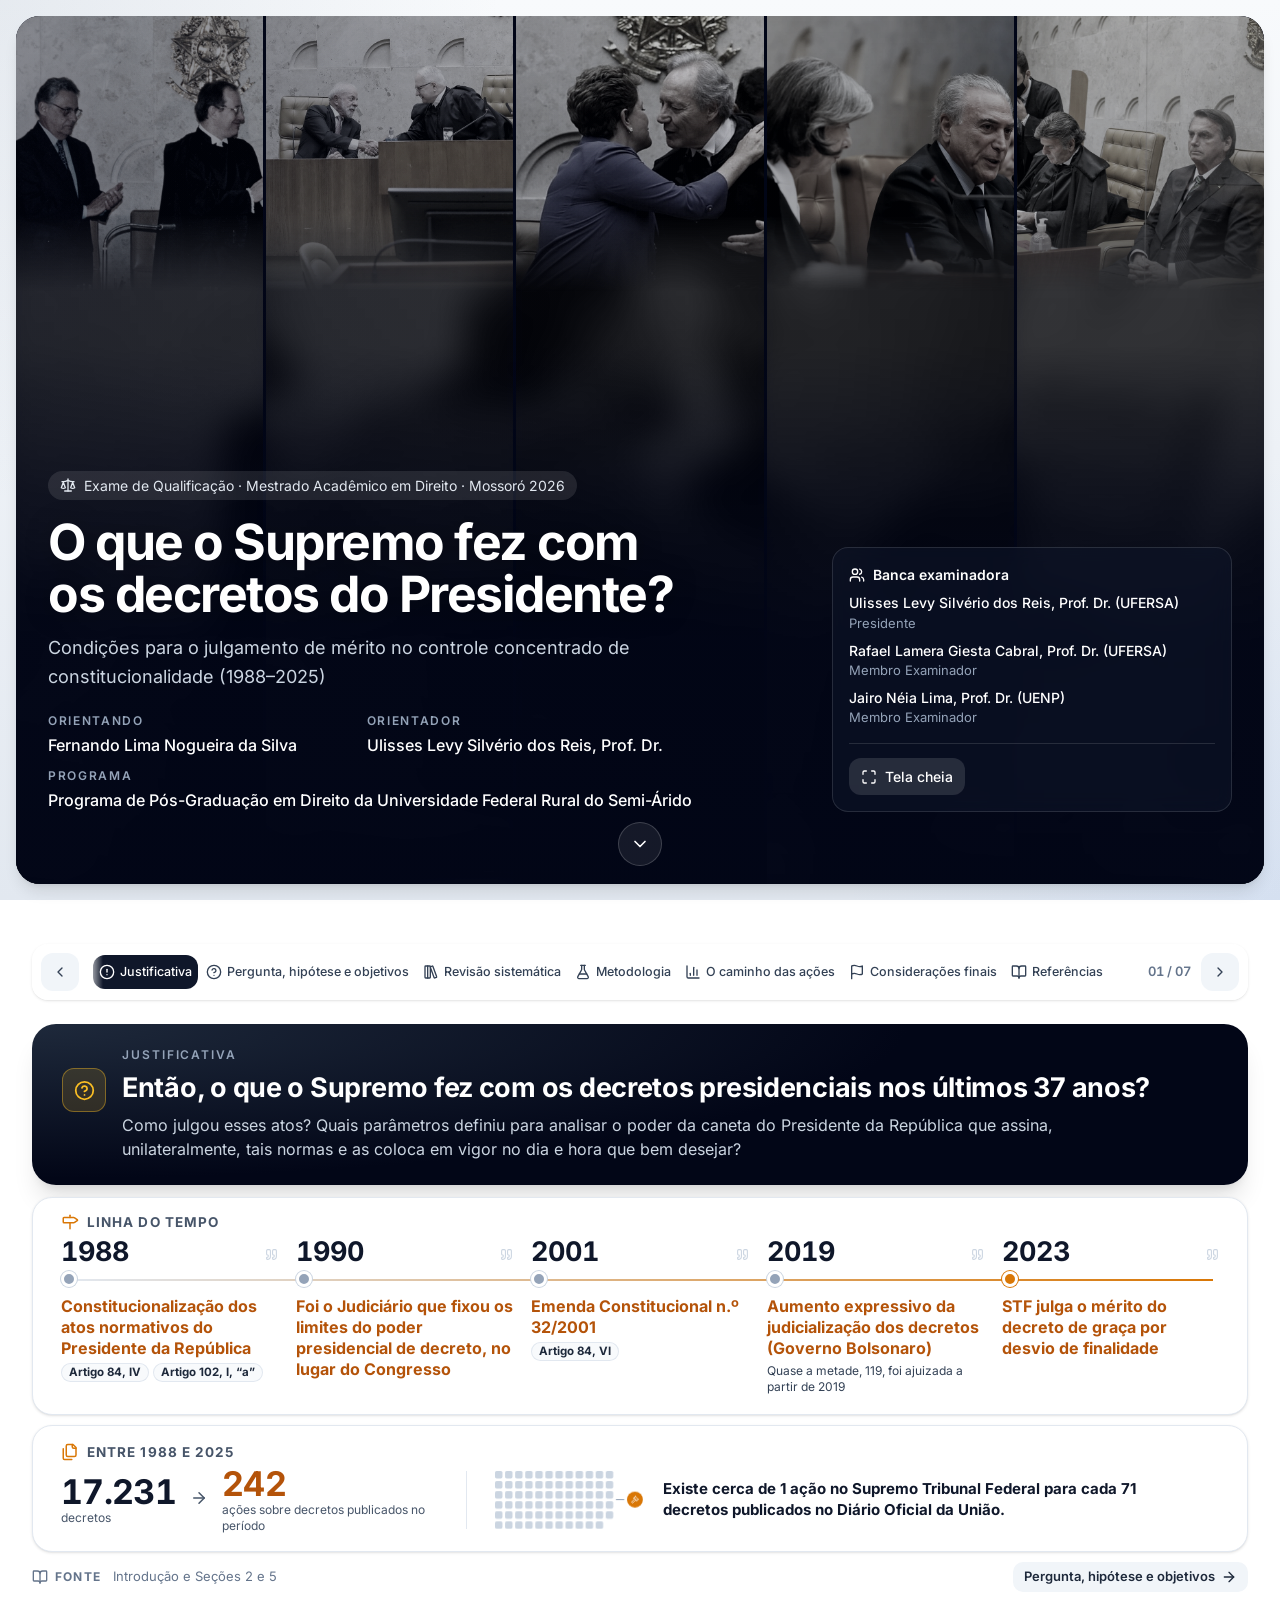
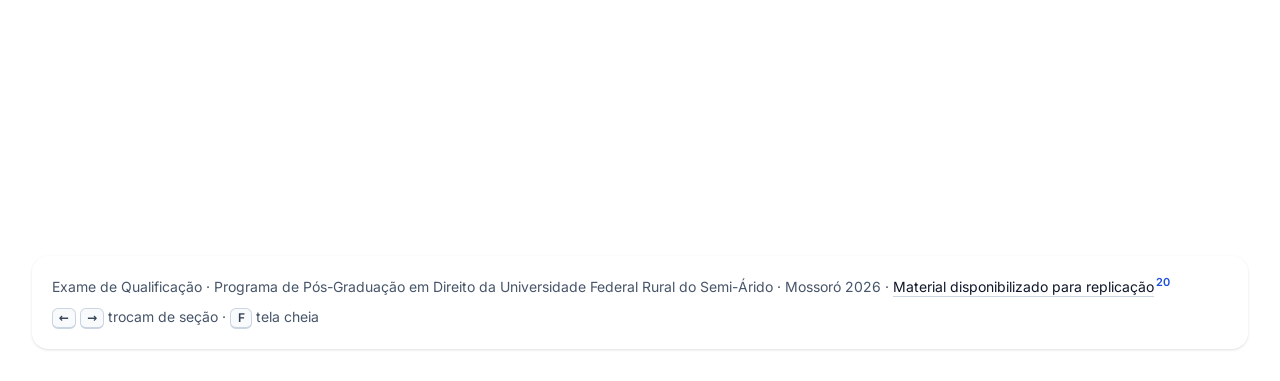
==== commit 3c5ebbca: "Ordem do texto: o que a revisão encontrou volta para a Revisão, hipótese antes dos objetivos Revisão" ====
--- a/index.html
+++ b/index.html
@@ -6,7 +6,7 @@
 <title>O que o Supremo fez com os decretos do Presidente?</title>
 <meta name="description" content="Dissertação apresentada ao Mestrado em Direito do Programa de Pós-Graduação em Direito da Universidade Federal Rural do Semi-Árido como requisito parcial para o Exame de Qualificação.">
 <link rel="icon" href="data:image/svg+xml,%3Csvg xmlns='http://www.w3.org/2000/svg' viewBox='0 0 64 64'%3E%3Crect width='64' height='64' rx='14' fill='%230f172a'/%3E%3Cpath d='M18 24h28M18 32h28M18 40h18' stroke='%23fff' stroke-width='5' stroke-linecap='round'/%3E%3C/svg%3E">
-<link rel="stylesheet" href="assets/css/painel.css?v=b4a785f4">
+<link rel="stylesheet" href="assets/css/painel.css?v=7e7bce26">
 <script>document.documentElement.classList.add("js");</script>
 </head>
 <body>
@@ -167,13 +167,13 @@
         <footer class="met-refs">
           <span class="met-rot"><svg class="ic"><use href="#i-book-open"/></svg>Fonte</span>
           <span class="met-ref-notas">Introdução e Seções 2 e 5</span>
-          <span class="met-ir"><a href="#pergunta" data-tela="0">Pergunta, objetivos e hipótese <svg class="ic"><use href="#i-arrow-right"/></svg></a></span>
+          <span class="met-ir"><a href="#pergunta" data-tela="0">Pergunta, hipótese e objetivos <svg class="ic"><use href="#i-arrow-right"/></svg></a></span>
         </footer>
   </div>
 </section>
 
 <!-- Pergunta, objetivos e hipótese -->
-<section class="painel" id="pergunta" data-rotulo="Pergunta, objetivos e hipótese" data-icone="circle-help" role="tabpanel">
+<section class="painel" id="pergunta" data-rotulo="Pergunta, hipótese e objetivos" data-icone="circle-help" role="tabpanel">
   <div class="dica-fonte" id="p6-geral" hidden>O objetivo geral é verificar sob quais condições o STF conhece e resolve o mérito das ações de controle concentrado ajuizadas contra decretos presidenciais publicados entre 1988 e 2025.</div>
   <div class="p4-q">
     <p class="p4-olho"><svg class="ic"><use href="#i-circle-help"/></svg>Pergunta de pesquisa e <span class="pista" role="button" tabindex="0" data-dica="p6-geral">objetivo geral</span></p>
@@ -182,22 +182,9 @@
     <p class="p4-lim">Limita-se ao modo como cada processo terminou, ou estava em 30 de junho de 2026, separando os casos com resolução do mérito, em que o Supremo Tribunal Federal enfrenta o objeto constitucional e acolhe o pedido, no todo ou em parte, ou o rejeita, daqueles que se encerram <span class="pq-sem">sem esse exame</span>.</p>
   </div>
   <div class="p4-duas p6-duas">
-    <section class="p4-obj">
-      <p class="p4-rot"><svg class="ic"><use href="#i-target"/></svg>Objetivos específicos</p>
-      <ol class="p4-lista p6-lista">
-          <li class="p4-o p6-o">
-            <span class="p4-n">1</span><p><b class="p6-v">Reconstruir</b>, por revisão sistemática conduzida segundo o protocolo <abbr title="Preferred Reporting Items for Systematic Reviews and Meta-Analyses">PRISMA</abbr> 2020 (<span class="ref ref-txt" role="button" tabindex="0" data-ref="PAGE, Matthew J. et al. The PRISMA 2020">Page et al., 2021</span>), o estado da arte sobre o controle dos atos normativos unilaterais do Executivo federal e explicar por que a literatura privilegiou as MPs.</p><a class="secao-chip p4-ir" href="#revisao" data-tela="0">Seção 2 <svg class="ic"><use href="#i-arrow-right"/></svg></a>
-          </li>
-          <li class="p4-o p6-o">
-            <span class="p4-n">2</span><p><b class="p6-v">Mapear</b> os desfechos dessas ações e descrever a sua associação com os atributos da ação e do decreto impugnado.</p><a class="secao-chip p4-ir" href="#metodologia" data-tela="1">Seções 4.1 e 4.2 <svg class="ic"><use href="#i-arrow-right"/></svg></a>
-          </li>
-          <li class="p4-o p6-o">
-            <span class="p4-n">3</span><p><b class="p6-v">Estimar</b>, dentro do que permite o número reduzido de casos, as condições associadas à resolução de mérito em dois estágios, <span class="rl obs">a sobrevivência ao filtro monocrático</span> e <span class="rl mer">o exame do mérito pelo colegiado</span>.</p><a class="secao-chip p4-ir" href="#metodologia" data-tela="1">Seção 4.3 <svg class="ic"><use href="#i-arrow-right"/></svg></a>
-          </li>
-      </ol>
-    </section>
     <section class="p4-hip">
       <p class="p4-rot"><svg class="ic"><use href="#i-lightbulb"/></svg>Hipótese de trabalho</p>
+      <p class="p7-orig">Formulada a partir da revisão de literatura e submetida a verificação na Seção 4</p>
       <p class="p4-h">O encerramento das ações <span class="pq-sem">sem resolução de mérito</span> se explica principalmente por construções processuais anteriores ao mérito processual. Entre elas estão</p>
       <ul class="p6-tres"><li><strong class="pq-cn">A qualificação teórica do ato pelo legitimado ativo</strong><span class="p6-ef"><svg class="ic"><use href="#i-arrow-right"/></svg><span>que pode dar ao Supremo fundamento para reconhecer a <b class="pq-ef">ofensa reflexa</b></span></span></li><li><strong class="pq-cn">A sobrevivência da norma impugnada até o julgamento</strong><span class="p6-ef"><svg class="ic"><use href="#i-arrow-right"/></svg><span>cuja falta leva à <b class="pq-ef">prejudicialidade</b></span></span></li><li><strong class="pq-cn">A decisão monocrática do relator</strong><span class="p6-ef"><svg class="ic"><use href="#i-arrow-right"/></svg><span>que <b class="pq-ef">encerra a ação sem levá-la ao colegiado</b></span></span></li></ul>
       <div class="p4-peso"><svg class="balanca" viewBox="0 0 260 170" aria-hidden="true">
@@ -211,6 +198,20 @@
       <circle class="bl-eixo" cx="130" cy="40" r="5"/>
     </svg><p>Segundo essa hipótese, <span class="rl leve">a matéria dos decretos impugnados</span> e <span class="rl leve">o governo que os editou</span> pesam menos, no desfecho das ações, do que <span class="rl obs">os obstáculos processuais</span>.</p></div>
     </section>
+    <section class="p4-obj">
+      <p class="p4-rot"><svg class="ic"><use href="#i-target"/></svg>Objetivos específicos</p>
+      <ol class="p4-lista p6-lista">
+          <li class="p4-o p6-o">
+            <span class="p4-n">1</span><p><b class="p6-v">Reconstruir</b>, por revisão sistemática conduzida segundo o protocolo <abbr title="Preferred Reporting Items for Systematic Reviews and Meta-Analyses">PRISMA</abbr> 2020 (<span class="ref ref-txt" role="button" tabindex="0" data-ref="PAGE, Matthew J. et al. The PRISMA 2020">Page et al., 2021</span>), o estado da arte sobre o controle dos atos normativos unilaterais do Executivo federal e explicar por que a literatura privilegiou as MPs.</p><a class="secao-chip p4-ir" href="#revisao" data-tela="0">Seção 2 <svg class="ic"><use href="#i-arrow-right"/></svg></a>
+          </li>
+          <li class="p4-o p6-o">
+            <span class="p4-n">2</span><p><b class="p6-v">Mapear</b> os desfechos dessas ações e descrever a sua associação com os atributos da ação e do decreto impugnado.</p><a class="secao-chip p4-ir" href="#resultados" data-tela="0">Seções 4.1 e 4.2 <svg class="ic"><use href="#i-arrow-right"/></svg></a>
+          </li>
+          <li class="p4-o p6-o">
+            <span class="p4-n">3</span><p><b class="p6-v">Estimar</b>, dentro do que permite o número reduzido de casos, as condições associadas à resolução de mérito em dois estágios, <span class="rl obs">a sobrevivência ao filtro monocrático</span> e <span class="rl mer">o exame do mérito pelo colegiado</span>.</p><a class="secao-chip p4-ir" href="#resultados" data-tela="0">Seção 4.3 <svg class="ic"><use href="#i-arrow-right"/></svg></a>
+          </li>
+      </ol>
+    </section>
   </div>
   <div class="ob-rodape p4-rodape">
         <footer class="met-refs">
@@ -229,6 +230,8 @@
       <button type="button" role="tab" data-m="0"><span class="met-n">1</span><b>Passo a passo</b></button>
       <button type="button" role="tab" data-m="1"><span class="met-n">2</span><b>Estratégias de busca</b></button>
       <button type="button" role="tab" data-m="2"><span class="met-n">3</span><b>Corpus da revisão</b></button>
+      <button type="button" role="tab" data-m="3"><span class="met-n">4</span><b>O que se sabe</b></button>
+      <button type="button" role="tab" data-m="4"><span class="met-n">5</span><b>As causas da assimetria e as lacunas</b></button>
     </nav>
   <div class="rs-elegb">
     <p class="rs-elegb-tit">Condições para compor o corpus da revisão sistemática:</p>
@@ -382,6 +385,62 @@
         <footer class="met-refs">
           <span class="met-rot"><svg class="ic"><use href="#i-book-open"/></svg>Fonte</span>
           <span class="met-ref-notas">Seção 2.1, Quadro 2 e Figura 2</span>
+          <span class="met-ir"><a href="#revisao" data-tela="3">O que se sabe <svg class="ic"><use href="#i-arrow-right"/></svg></a></span>
+        </footer>
+          </div>
+        </div>
+      </article>
+      <article class="met mt rs-tela ix-art rs-s22" data-m="3">
+  <div class="rs-elegb rs-elegb-imp" aria-hidden="true">
+    <p class="rs-elegb-tit">Condições para compor o corpus da revisão sistemática:</p>
+    <ul class="rs-elegb-l">
+      <li>tratar do STF</li>
+      <li>tratar de medida provisória ou de decreto do Poder Executivo federal</li>
+      <li class="rs-eixo-li">abordar ao menos um dos quatro eixos de análise previstos no protocolo: <span class="rs-eixo"><b>a)</b> pressupostos constitucionais do ato;</span> <span class="rs-eixo"><b>b)</b> o rito de tramitação e conversão;</span> <span class="rs-eixo"><b>c)</b> os efeitos do ato sobre a ordem jurídica; e</span> <span class="rs-eixo"><b>d)</b> o comportamento decisório do Tribunal.</span></li>
+      <li>ter passado por revisão por pares ou constituir tese ou dissertação.</li>
+    </ul>
+  </div>
+        <div class="mt-card rs-card">
+        <div class="dica-fonte" id="ix-47" hidden>Entre 1988 e 2006, os julgamentos prejudicados e não conhecidos somam 47,5% das ADIs contra MPs, e entre 2007 e 2011 a prejudicialidade responde por um terço do total, tendo como causa mais frequente a revogação da medida, seguida da falta de aditamento da petição inicial (Silveira, 2016).</div><div class="dica-fonte" id="ix-adi" hidden>Na ADI nº 4.029/DF, julgada em 2012, declarou obrigatória a instalação da comissão mista prevista no art. 62, § 9º, da Constituição, o que encerrou a prática do parecer emitido por relator designado em plenário e restabeleceu uma instância efetiva de fiscalização parlamentar (Brasil, 2012; Ribeiro; Muniz, 2020a; Pereira; Lunardi; Correia, 2024).<br>Na ADI nº 5.127/DF, julgada em 2015 (Brasil, 2015), invalidou as emendas parlamentares sem pertinência temática com o objeto da MP, os chamados “jabutis” ou “contrabandos legislativos” (Oliveira; Amaral Jr., 2017, p. 757).</div><div class="dica-fonte" id="ix-21" hidden>O decreto presidencial em sentido estrito ocupa apenas dois estudos do corpus, o de Janriê Rodrigues Reck e Caroline Müller (2009) e o de André Luiz Will da Silva e Cláudio Ladeira de Oliveira (2025), que não dialogam entre si nem com a literatura sobre MPs.<br>O corpus efetivo reduz-se a onze estudos, nove sobre medida provisória e dois sobre decreto, e é menor do que o número bruto de vinte e um sugere.</div><div class="ix-tela ix-rev"><div class="ix"><div class="ix-cab"><span></span><span>Ideia <span class="ix-cab-dec"><svg class="ic"><use href="#i-arrow-right"/></svg>E o decreto?</span></span><span>Como se chegou a ela</span><span>Resultado</span></div>
+<div class="ix-g">As descobertas da literatura convergem em cinco pontos.</div>
+<div class="ix-l" style="--k:1"><span class="r2-n">1</span><div class="ix-i"><p class="ix-t">Admissão do controle excepcional da relevância e urgência</p><p class="ix-dec"><span class="ix-decr"><svg class="ic"><use href="#i-arrow-right"/></svg></span> <span class="rv3-tag">ofensa reflexa</span> Se ele excede a lei que deveria executar</p></div><div class="ix-c"><span class="ref ref-txt" role="button" tabindex="0" data-ref="GONTIJO, Ludmila M. Carabeth. A medida p">Gontijo (2005</span>), <span class="ref ref-txt" role="button" tabindex="0" data-ref="OLIVEIRA, Clarice G.; AMARAL JÚNIOR, Jos">Oliveira e Amaral Jr. (2017</span>) e <span class="ref ref-txt" role="button" tabindex="0" data-ref="DORNELES, Leandro do Amaral D.; JAHN, Vi">Dorneles, Jahn e Simon (2021</span>) encontram isso na leitura dos acórdãos, e <span class="ref ref-txt" role="button" tabindex="0" data-ref="DA ROS, Luciano. Poder de decreto e acco">Da Ros (2008</span>) parte da contagem das decisões.</div><div class="ix-r">O Presidente vencendo <b>82,9%</b> dos julgamentos de liminar antes da EC nº 32/2001 e <b>90,7%</b> depois.</div></div>
+<div class="ix-l" style="--k:2"><span class="r2-n">2</span><div class="ix-i"><p class="ix-t">A tendência a evitar a decisão de mérito</p><p class="ix-dec"><span class="ix-decr"><svg class="ic"><use href="#i-arrow-right"/></svg></span> <span class="rv3-tag">prejudicialidade</span> Se ele sobrevive até o julgamento</p></div><div class="ix-c">O Tribunal frequentemente decide por não decidir, como descrevem <span class="ref ref-txt" role="button" tabindex="0" data-ref="DA ROS, Luciano. Poder de decreto e acco">Da Ros (2008</span>) e <span class="ref ref-txt" role="button" tabindex="0" data-ref="SILVEIRA, Daniel Barile da. O Supremo Tr">Silveira (2016</span>).</div><div class="ix-r"><span class="pista" role="button" tabindex="0" data-dica="ix-47">Entre 1988 e 2006, os julgamentos prejudicados e não conhecidos somam <b>47,5%</b> das ADIs contra MPs</span> (<span class="ref ref-txt" role="button" tabindex="0" data-ref="SILVEIRA, Daniel Barile da. O Supremo Tr">Silveira, 2016</span>).</div></div>
+<div class="ix-l" style="--k:3"><span class="r2-n">3</span><div class="ix-i"><p class="ix-t">O deslocamento do controle de mérito para o controle da tramitação da MP no Congresso</p><p class="ix-dec"><span class="ix-decr"><svg class="ic"><use href="#i-arrow-right"/></svg></span> O deslocamento pressupõe, contudo, um rito, e o decreto não tem nenhum.</p></div><div class="ix-c"><span class="ref ref-txt" role="button" tabindex="0" data-ref="OLIVEIRA, Clarice G.; AMARAL JÚNIOR, Jos">Oliveira e Amaral Jr. (2017</span>) identificam, nos pronunciamentos do Tribunal, a tendência de concentrar o controle nos procedimentos de conversão da MP em lei.</div><div class="ix-r"><span class="pista" role="button" tabindex="0" data-dica="ix-adi"><span class="ix-chip">ADI nº 4.029/DF</span>comissão mista · <span class="ix-chip">ADI nº 5.127/DF</span>“jabutis”</span></div></div>
+<div class="ix-l" style="--k:4"><span class="r2-n">4</span><div class="ix-i"><p class="ix-t">O caráter individualizado e descentralizado dessa judicialização</p><p class="ix-dec"><span class="ix-decr"><svg class="ic"><use href="#i-arrow-right"/></svg></span> <span class="rv3-tag">decisão monocrática do relator</span> A passagem do relator ao colegiado</p></div><div class="ix-c">O estudo de caso de <span class="ref ref-txt" role="button" tabindex="0" data-ref="RIBEIRO, Leandro Molhano; MUNIZ, Mariana Novotny. J">Ribeiro e Muniz (2020b</span>) sobre o MS nº 27.931.</div><div class="ix-r">Uma liminar monocrática bastou para fixar, por <b>oito anos</b>, uma regra central do rito.</div></div>
+<div class="ix-l" style="--k:5"><span class="r2-n">5</span><div class="ix-i"><p class="ix-t">O lugar residual que o decreto presidencial ocupa</p><p class="ix-dec"><span class="ix-decr"><svg class="ic"><use href="#i-arrow-right"/></svg></span> Uma vasta zona intermediária que nenhum estudo do corpus examina</p></div><div class="ix-c">O painel B da Figura 2 mostra a sua dimensão.</div><div class="ix-r"><span class="pista" role="button" tabindex="0" data-dica="ix-21">Dos 21 estudos, 19 tratam da MP e <b>apenas 2</b> do decreto presidencial em sentido estrito</span>.</div></div></div></div>
+          <div class="rs-pe">
+            <p class="rs-fonte"></p>
+        <footer class="met-refs">
+          <span class="met-rot"><svg class="ic"><use href="#i-book-open"/></svg>Fonte</span>
+          <span class="met-ref-notas">Seções 2.1, 2.2 e 2.3</span>
+          <span class="met-ir"><a href="#revisao" data-tela="4">As causas da assimetria e as lacunas <svg class="ic"><use href="#i-arrow-right"/></svg></a></span>
+        </footer>
+          </div>
+        </div>
+      </article>
+      <article class="met mt rs-tela ix-art rs-s23" data-m="4">
+  <div class="rs-elegb rs-elegb-imp" aria-hidden="true">
+    <p class="rs-elegb-tit">Condições para compor o corpus da revisão sistemática:</p>
+    <ul class="rs-elegb-l">
+      <li>tratar do STF</li>
+      <li>tratar de medida provisória ou de decreto do Poder Executivo federal</li>
+      <li class="rs-eixo-li">abordar ao menos um dos quatro eixos de análise previstos no protocolo: <span class="rs-eixo"><b>a)</b> pressupostos constitucionais do ato;</span> <span class="rs-eixo"><b>b)</b> o rito de tramitação e conversão;</span> <span class="rs-eixo"><b>c)</b> os efeitos do ato sobre a ordem jurídica; e</span> <span class="rs-eixo"><b>d)</b> o comportamento decisório do Tribunal.</span></li>
+      <li>ter passado por revisão por pares ou constituir tese ou dissertação.</li>
+    </ul>
+  </div>
+        <div class="mt-card rs-card">
+        <div class="dica-fonte" id="ix-pa" hidden>A MP tem força de lei e eficácia imediata desde a publicação, o que permite ao Presidente da República inovar originariamente na ordem jurídica e alterar o status quo de forma unilateral e instantânea.<br>O decreto regulamentar, ao contrário, submete-se à lei anterior e destina-se à fiel execução dela, o que restringe sua capacidade de inovação primária (Reck; Müller, 2009).</div><div class="dica-fonte" id="ix-pb" hidden>A diferença pesa porque o controle abstrato de constitucionalidade pressupõe ato normativo dotado de generalidade, abstração e autonomia em face da lei.<br>É essa natureza primária, que introduz normas com densidade legislativa sem prévia deliberação parlamentar, que coloca a MP no centro do controle concentrado, e o decreto tende a não preencher esse requisito.</div><div class="dica-fonte" id="ix-ex" hidden>Se a explicação da assimetria é, em parte, a falta de casos de repercussão que se tornassem objeto de pesquisa, a literatura sobre decretos deveria crescer de forma mensurável nos próximos anos, porque esses casos agora existem. São exemplos o julgamento das arguições sobre o decreto de graça em 2023, o uso intensivo de decretos em matéria de armas (Prudente Ribeiro, 2023), saúde e meio ambiente entre 2019 e 2022 e o contencioso sobre decretos de intervenção federal.</div><div class="dica-fonte" id="lc-a" hidden>O corpus descreve modos de decidir, seja pela contagem dos desfechos (Da Ros, 2008; Silveira, 2016), seja pela leitura de padrões e estratégias de decisão (Ribeiro; Muniz, 2020a; 2020b), mas nenhum estudo classifica as ações pelos fundamentos da inicial, pelo vício alegado ou pelo parâmetro constitucional invocado, nem cruza essa classificação com o desfecho. O mais perto disso é a classificação pelo proponente (Da Ros, 2008; Silveira, 2016).</div><div class="dica-fonte" id="lc-b" hidden>O julgamento da graça é o único sobre decreto do governo Bolsonaro examinado no corpus, e nenhum estudo volta ao decreto regulamentar depois de Reck e Müller (2009), de modo que a revisão tampouco permite dizer se a contenção do Tribunal mudou a partir de 2019.</div><div class="ix-tela ix-rev"><div class="ix"><div class="ix-cab"><span></span><span>Ideia</span><span>Como se chegou a ela</span><span>Resultado</span></div>
+<div class="ix-g">A assimetria descrita pode ser explicada em três planos</div>
+<div class="ix-l" style="--k:1"><span class="r2-n">1</span><div class="ix-i"><p class="ix-t">Natureza jurídico-política dos institutos</p></div><div class="ix-c">A MP tem força de lei e eficácia imediata desde a publicação.</div><div class="ix-r"><span class="pista" role="button" tabindex="0" data-dica="ix-pa">O decreto regulamentar, ao contrário, submete-se à lei anterior</span>.</div></div>
+<div class="ix-l" style="--k:2"><span class="r2-n">2</span><div class="ix-i"><p class="ix-t">Arquitetura processual do controle concentrado</p></div><div class="ix-c">O controle abstrato de constitucionalidade pressupõe ato normativo dotado de generalidade, abstração e autonomia em face da lei.</div><div class="ix-r"><span class="pista" role="button" tabindex="0" data-dica="ix-pb">Coloca a MP no centro do controle concentrado, e o decreto tende a não preencher esse requisito</span>.</div></div>
+<div class="ix-l" style="--k:3"><span class="r2-n">3</span><div class="ix-i"><p class="ix-t">Condições de produção da pesquisa acadêmica</p></div><div class="ix-c">Uma população finita, delimitada e integralmente rastreável de MPs.</div><div class="ix-r">Decretos não têm rito de tramitação nem desfecho formal comparável ao das MPs.</div></div>
+<div class="ix-l" style="--k:4"><span class="r2-n">4</span><div class="ix-i"><p class="ix-t">A literatura sobre decretos deveria crescer de forma mensurável nos próximos anos</p></div><div class="ix-c"><span class="pista" role="button" tabindex="0" data-dica="ix-ex">Se a explicação da assimetria é, em parte, a falta de casos de repercussão que se tornassem objeto de pesquisa</span>.</div><div class="ix-r">O corpus registra um primeiro sinal desse movimento em <span class="ref ref-txt" role="button" tabindex="0" data-ref="SILVA, André Luiz Will da; OLIVEIRA, Clá">Silva e Oliveira (2025</span>).</div></div></div></div>
+        <div class="lc"><p class="lc-rot"><svg class="ic"><use href="#i-file-search"/></svg>As lacunas da literatura</p><ol class="lc-l"><li><span class="lc-n">1</span><p><span class="pista" role="button" tabindex="0" data-dica="lc-a">Nenhum estudo classifica as ações pelos fundamentos da inicial, pelo vício alegado ou pelo parâmetro constitucional invocado, nem cruza essa classificação com o desfecho</span>.</p></li><li><span class="lc-n">2</span><p><span class="pista" role="button" tabindex="0" data-dica="lc-b">A revisão tampouco permite dizer se a contenção do Tribunal mudou a partir de 2019</span>.</p></li><li><span class="lc-n">3</span><p>A extinção por perda superveniente de objeto, por fim, aparece nos estudos sempre referida à MP convertida, reeditada ou revogada (<span class="ref ref-txt" role="button" tabindex="0" data-ref="DA ROS, Luciano. Poder de decreto e acco">Da Ros, 2008</span>; <span class="ref ref-txt" role="button" tabindex="0" data-ref="SILVEIRA, Daniel Barile da. O Supremo Tr">Silveira, 2016</span>; <span class="ref ref-txt" role="button" tabindex="0" data-ref="OLIVEIRA, Clarice G.; AMARAL JÚNIOR, Jos">Oliveira; Amaral Jr., 2017</span>), nunca ao decreto revogado.</p></li></ol></div><p class="lc-ponte">A pergunta, por isso, deixa de ser o que a literatura escreveu sobre o decreto e passa a ser o que o Supremo decidiu a respeito dele.</p>
+          <div class="rs-pe">
+            <p class="rs-fonte"></p>
+        <footer class="met-refs">
+          <span class="met-rot"><svg class="ic"><use href="#i-book-open"/></svg>Fonte</span>
+          <span class="met-ref-notas">Seção 2.3</span>
           <span class="met-ir"><a href="#metodologia" data-tela="0">Metodologia <svg class="ic"><use href="#i-arrow-right"/></svg></a></span>
         </footer>
           </div>
@@ -513,7 +572,7 @@
           <button type="button" class="ref" data-ref="FIRTH, David">Firth (1993)</button>
           <button type="button" class="ref" data-ref="EPSTEIN, Lee; KING">Epstein e King (2002)</button>
           <span class="met-ref-notas">Introdução e Seções 3.1, 3.2 e 4</span>
-          <span class="met-ir"><a href="#resultados" data-tela="0">Resultados preliminares <svg class="ic"><use href="#i-arrow-right"/></svg></a></span>
+          <span class="met-ir"><a href="#resultados" data-tela="0">O caminho das ações no Supremo <svg class="ic"><use href="#i-arrow-right"/></svg></a></span>
         </footer>
         </div>
       </article>
@@ -522,37 +581,10 @@
 </section>
 
 <!-- Resultados preliminares: Resultados da revisão (Seção 2.3) e Resultados do levantamento (Considerações finais) -->
-<section class="painel" id="resultados" data-rotulo="Resultados preliminares" data-icone="chart-column" role="tabpanel">
+<section class="painel" id="resultados" data-rotulo="O caminho das ações" data-icone="chart-column" role="tabpanel">
   <div class="met-grade">
-    <nav class="met-lista mt-lista res-lista" role="tablist" aria-label="Resultados preliminares">
-      <button type="button" role="tab" data-m="0"><span class="met-n">1</span><b>Resultados da revisão</b></button>
-      <button type="button" role="tab" data-m="1"><span class="met-n">2</span><b>O caminho das ações no Supremo</b></button>
-    </nav>
     <div class="met-telas">
-      <article class="met mt pp-tela ix-art" data-m="0">
-        <div class="mt-card pp-card">
-        <div class="dica-fonte" id="ix-47" hidden>Entre 1988 e 2006, os julgamentos prejudicados e não conhecidos somam 47,5% das ADIs contra MPs, e entre 2007 e 2011 a prejudicialidade responde por um terço do total, tendo como causa mais frequente a revogação da medida, seguida da falta de aditamento da petição inicial (Silveira, 2016).</div><div class="dica-fonte" id="ix-adi" hidden>Na ADI nº 4.029/DF, julgada em 2012, declarou obrigatória a instalação da comissão mista prevista no art. 62, § 9º, da Constituição, o que encerrou a prática do parecer emitido por relator designado em plenário e restabeleceu uma instância efetiva de fiscalização parlamentar (Brasil, 2012; Ribeiro; Muniz, 2020a; Pereira; Lunardi; Correia, 2024).<br>Na ADI nº 5.127/DF, julgada em 2015 (Brasil, 2015), invalidou as emendas parlamentares sem pertinência temática com o objeto da MP, os chamados “jabutis” ou “contrabandos legislativos” (Oliveira; Amaral Jr., 2017, p. 757).</div><div class="dica-fonte" id="ix-21" hidden>O decreto presidencial em sentido estrito ocupa apenas dois estudos do corpus, o de Janriê Rodrigues Reck e Caroline Müller (2009) e o de André Luiz Will da Silva e Cláudio Ladeira de Oliveira (2025), que não dialogam entre si nem com a literatura sobre MPs.<br>O corpus efetivo reduz-se a onze estudos, nove sobre medida provisória e dois sobre decreto, e é menor do que o número bruto de vinte e um sugere.</div><div class="dica-fonte" id="ix-pa" hidden>A MP tem força de lei e eficácia imediata desde a publicação, o que permite ao Presidente da República inovar originariamente na ordem jurídica e alterar o status quo de forma unilateral e instantânea.<br>O decreto regulamentar, ao contrário, submete-se à lei anterior e destina-se à fiel execução dela, o que restringe sua capacidade de inovação primária (Reck; Müller, 2009).</div><div class="dica-fonte" id="ix-pb" hidden>A diferença pesa porque o controle abstrato de constitucionalidade pressupõe ato normativo dotado de generalidade, abstração e autonomia em face da lei.<br>É essa natureza primária, que introduz normas com densidade legislativa sem prévia deliberação parlamentar, que coloca a MP no centro do controle concentrado, e o decreto tende a não preencher esse requisito.</div><div class="dica-fonte" id="ix-ex" hidden>Se a explicação da assimetria é, em parte, a falta de casos de repercussão que se tornassem objeto de pesquisa, a literatura sobre decretos deveria crescer de forma mensurável nos próximos anos, porque esses casos agora existem. São exemplos o julgamento das arguições sobre o decreto de graça em 2023, o uso intensivo de decretos em matéria de armas (Prudente Ribeiro, 2023), saúde e meio ambiente entre 2019 e 2022 e o contencioso sobre decretos de intervenção federal.</div><div class="ix-tela ix-rev"><div class="ix"><div class="ix-cab"><span></span><span>Ideia <span class="ix-cab-dec"><svg class="ic"><use href="#i-arrow-right"/></svg>E o decreto?</span></span><span>Como se chegou a ela</span><span>Resultado</span></div>
-<div class="ix-g">As descobertas da literatura convergem em cinco pontos.</div>
-<div class="ix-l" style="--k:1"><span class="r2-n">1</span><div class="ix-i"><p class="ix-t">Admissão do controle excepcional da relevância e urgência</p><p class="ix-dec"><span class="ix-decr"><svg class="ic"><use href="#i-arrow-right"/></svg></span> <span class="rv3-tag">ofensa reflexa</span> Se ele excede a lei que deveria executar</p></div><div class="ix-c"><span class="ref ref-txt" role="button" tabindex="0" data-ref="GONTIJO, Ludmila M. Carabeth. A medida p">Gontijo (2005</span>), <span class="ref ref-txt" role="button" tabindex="0" data-ref="OLIVEIRA, Clarice G.; AMARAL JÚNIOR, Jos">Oliveira e Amaral Jr. (2017</span>) e <span class="ref ref-txt" role="button" tabindex="0" data-ref="DORNELES, Leandro do Amaral D.; JAHN, Vi">Dorneles, Jahn e Simon (2021</span>) encontram isso na leitura dos acórdãos, e <span class="ref ref-txt" role="button" tabindex="0" data-ref="DA ROS, Luciano. Poder de decreto e acco">Da Ros (2008</span>) parte da contagem das decisões.</div><div class="ix-r">O Presidente vencendo <b>82,9%</b> dos julgamentos de liminar antes da EC nº 32/2001 e <b>90,7%</b> depois.</div></div>
-<div class="ix-l" style="--k:2"><span class="r2-n">2</span><div class="ix-i"><p class="ix-t">A tendência a evitar a decisão de mérito</p><p class="ix-dec"><span class="ix-decr"><svg class="ic"><use href="#i-arrow-right"/></svg></span> <span class="rv3-tag">prejudicialidade</span> Se ele sobrevive até o julgamento</p></div><div class="ix-c">O Tribunal frequentemente decide por não decidir, como descrevem <span class="ref ref-txt" role="button" tabindex="0" data-ref="DA ROS, Luciano. Poder de decreto e acco">Da Ros (2008</span>) e <span class="ref ref-txt" role="button" tabindex="0" data-ref="SILVEIRA, Daniel Barile da. O Supremo Tr">Silveira (2016</span>).</div><div class="ix-r"><span class="pista" role="button" tabindex="0" data-dica="ix-47">Entre 1988 e 2006, os julgamentos prejudicados e não conhecidos somam <b>47,5%</b> das ADIs contra MPs</span> (<span class="ref ref-txt" role="button" tabindex="0" data-ref="SILVEIRA, Daniel Barile da. O Supremo Tr">Silveira, 2016</span>).</div></div>
-<div class="ix-l" style="--k:3"><span class="r2-n">3</span><div class="ix-i"><p class="ix-t">O deslocamento do controle de mérito para o controle da tramitação da MP no Congresso</p><p class="ix-dec"><span class="ix-decr"><svg class="ic"><use href="#i-arrow-right"/></svg></span> O deslocamento pressupõe, contudo, um rito, e o decreto não tem nenhum.</p></div><div class="ix-c"><span class="ref ref-txt" role="button" tabindex="0" data-ref="OLIVEIRA, Clarice G.; AMARAL JÚNIOR, Jos">Oliveira e Amaral Jr. (2017</span>) identificam, nos pronunciamentos do Tribunal, a tendência de concentrar o controle nos procedimentos de conversão da MP em lei.</div><div class="ix-r"><span class="pista" role="button" tabindex="0" data-dica="ix-adi"><span class="ix-chip">ADI nº 4.029/DF</span>comissão mista · <span class="ix-chip">ADI nº 5.127/DF</span>“jabutis”</span></div></div>
-<div class="ix-l" style="--k:4"><span class="r2-n">4</span><div class="ix-i"><p class="ix-t">O caráter individualizado e descentralizado dessa judicialização</p><p class="ix-dec"><span class="ix-decr"><svg class="ic"><use href="#i-arrow-right"/></svg></span> <span class="rv3-tag">decisão monocrática do relator</span> A passagem do relator ao colegiado</p></div><div class="ix-c">O estudo de caso de <span class="ref ref-txt" role="button" tabindex="0" data-ref="RIBEIRO, Leandro Molhano; MUNIZ, Mariana Novotny. J">Ribeiro e Muniz (2020b</span>) sobre o MS nº 27.931.</div><div class="ix-r">Uma liminar monocrática bastou para fixar, por <b>oito anos</b>, uma regra central do rito.</div></div>
-<div class="ix-l" style="--k:5"><span class="r2-n">5</span><div class="ix-i"><p class="ix-t">O lugar residual que o decreto presidencial ocupa</p><p class="ix-dec"><span class="ix-decr"><svg class="ic"><use href="#i-arrow-right"/></svg></span> Uma vasta zona intermediária que nenhum estudo do corpus examina</p></div><div class="ix-c">O painel B da Figura 2 mostra a sua dimensão.</div><div class="ix-r"><span class="pista" role="button" tabindex="0" data-dica="ix-21">Dos 21 estudos, 19 tratam da MP e <b>apenas 2</b> do decreto presidencial em sentido estrito</span>.</div></div>
-<div class="ix-g">A assimetria descrita pode ser explicada em três planos</div>
-<div class="ix-l" style="--k:6"><span class="r2-n">6</span><div class="ix-i"><p class="ix-t">Natureza jurídico-política dos institutos</p></div><div class="ix-c">A MP tem força de lei e eficácia imediata desde a publicação.</div><div class="ix-r"><span class="pista" role="button" tabindex="0" data-dica="ix-pa">O decreto regulamentar, ao contrário, submete-se à lei anterior</span>.</div></div>
-<div class="ix-l" style="--k:7"><span class="r2-n">7</span><div class="ix-i"><p class="ix-t">Arquitetura processual do controle concentrado</p></div><div class="ix-c">O controle abstrato de constitucionalidade pressupõe ato normativo dotado de generalidade, abstração e autonomia em face da lei.</div><div class="ix-r"><span class="pista" role="button" tabindex="0" data-dica="ix-pb">Coloca a MP no centro do controle concentrado, e o decreto tende a não preencher esse requisito</span>.</div></div>
-<div class="ix-l" style="--k:8"><span class="r2-n">8</span><div class="ix-i"><p class="ix-t">Condições de produção da pesquisa acadêmica</p></div><div class="ix-c">Uma população finita, delimitada e integralmente rastreável de MPs.</div><div class="ix-r">Decretos não têm rito de tramitação nem desfecho formal comparável ao das MPs.</div></div>
-<div class="ix-l" style="--k:9"><span class="r2-n">9</span><div class="ix-i"><p class="ix-t">A literatura sobre decretos deveria crescer de forma mensurável nos próximos anos</p></div><div class="ix-c"><span class="pista" role="button" tabindex="0" data-dica="ix-ex">Se a explicação da assimetria é, em parte, a falta de casos de repercussão que se tornassem objeto de pesquisa</span>.</div><div class="ix-r">O corpus registra um primeiro sinal desse movimento em <span class="ref ref-txt" role="button" tabindex="0" data-ref="SILVA, André Luiz Will da; OLIVEIRA, Clá">Silva e Oliveira (2025</span>).</div></div></div></div>
-          <div class="mt-rodape">
-        <footer class="met-refs">
-          <span class="met-rot"><svg class="ic"><use href="#i-book-open"/></svg>Fonte</span>
-          <span class="met-ref-notas">Seções 2.2 e 2.3</span>
-          <span class="met-ir"><a href="#resultados" data-tela="1">O caminho das ações no Supremo <svg class="ic"><use href="#i-arrow-right"/></svg></a></span>
-        </footer>
-          </div>
-        </div>
-      </article>
-      <article class="met mt pp-tela ix-art c3-tela" data-m="1">
+      <article class="met mt pp-tela ix-art c3-tela" data-m="0">
         <div class="mt-card pp-card">
         <div class="dica-fonte" id="ix-desf" hidden>Apresentará os desfechos, separando a resolução de mérito das extinções que dispensam o exame do mérito. Cruzará o desfecho com os atributos da ação e do decreto, que são o proponente, o governo emissor e o período de ajuizamento, a matéria, o conteúdo constitucional invocado, a natureza do decreto, o tipo de ofensa alegada e a invocação do artigo 49, V, da Constituição.</div><div class="ix-tela ix-cam"><div class="ix"><div class="ix-cab"><span></span><span>Ideia</span><span>Como se chegou a ela</span><span>Resultado</span></div>
 <div class="ix-g">Este capítulo responderá à pergunta de pesquisa com base nas 242 ações do universo final. <span class="ix-cod">A codificação ainda não está concluída em todas</span></div>
--- a/assets/css/painel.css
+++ b/assets/css/painel.css
@@ -5615,3 +5615,18 @@
 .ix-causas li::before { content: ""; position: absolute; left: 0; top: .55em; width: 5px; height: 5px; border-radius: 50%; background: #b45309; }
 .ix-causas b { color: var(--s900); font-weight: 700; }
 .e3-desc { margin: 2px 0 8px; font-size: 12.5px; line-height: 1.45; color: var(--s700); }
+
+/* 18/11/2026: ordem do texto. Hipótese antes dos objetivos (mesmas larguras de antes) e lacunas da p. 41 na Revisão */
+.p6-duas { grid-template-columns: minmax(0, 1fr) minmax(0, 1.2fr); }
+.p7-orig { margin: -2px 0 6px; font-size: 12px; line-height: 1.35; font-style: italic; color: var(--ambar-700); }
+.lc { margin-top: 10px; }
+.lc-rot { display: flex; align-items: center; gap: 6px; margin: 0 0 6px; font-size: 11px; font-weight: 700; letter-spacing: .08em; text-transform: uppercase; color: var(--s600); }
+.lc-rot .ic { width: 14px; height: 14px; color: #b45309; }
+.lc-l { list-style: none; margin: 0; padding: 0; display: grid; grid-template-columns: repeat(3, minmax(0, 1fr)); gap: 10px; }
+.lc-l li { display: flex; gap: 8px; border: 1px solid var(--s200); border-radius: 12px; background: var(--s50); padding: 8px 12px; font-size: 12px; line-height: 1.38; color: var(--s700); }
+.lc-l p { margin: 0; }
+.lc-n { flex: none; display: grid; place-items: center; width: 18px; height: 18px; margin-top: 1px; border-radius: 50%; background: #fffbeb; box-shadow: inset 0 0 0 1.5px #fcd34d; color: #b45309; font-size: 10.5px; font-weight: 800; }
+.lc-ponte { margin: 10px 0 0; border-radius: 12px; background: var(--s950); padding: 10px 18px; font-size: 14.5px; font-weight: 700; line-height: 1.35; color: #fff; }
+@media print { .lc-ponte, .lc-n { -webkit-print-color-adjust: exact; print-color-adjust: exact; } }
+@media (max-width: 1000px) { .p6-duas { grid-template-columns: minmax(0, 1fr); } }
+@media (max-width: 760px) { .lc-l { grid-template-columns: minmax(0, 1fr); } }
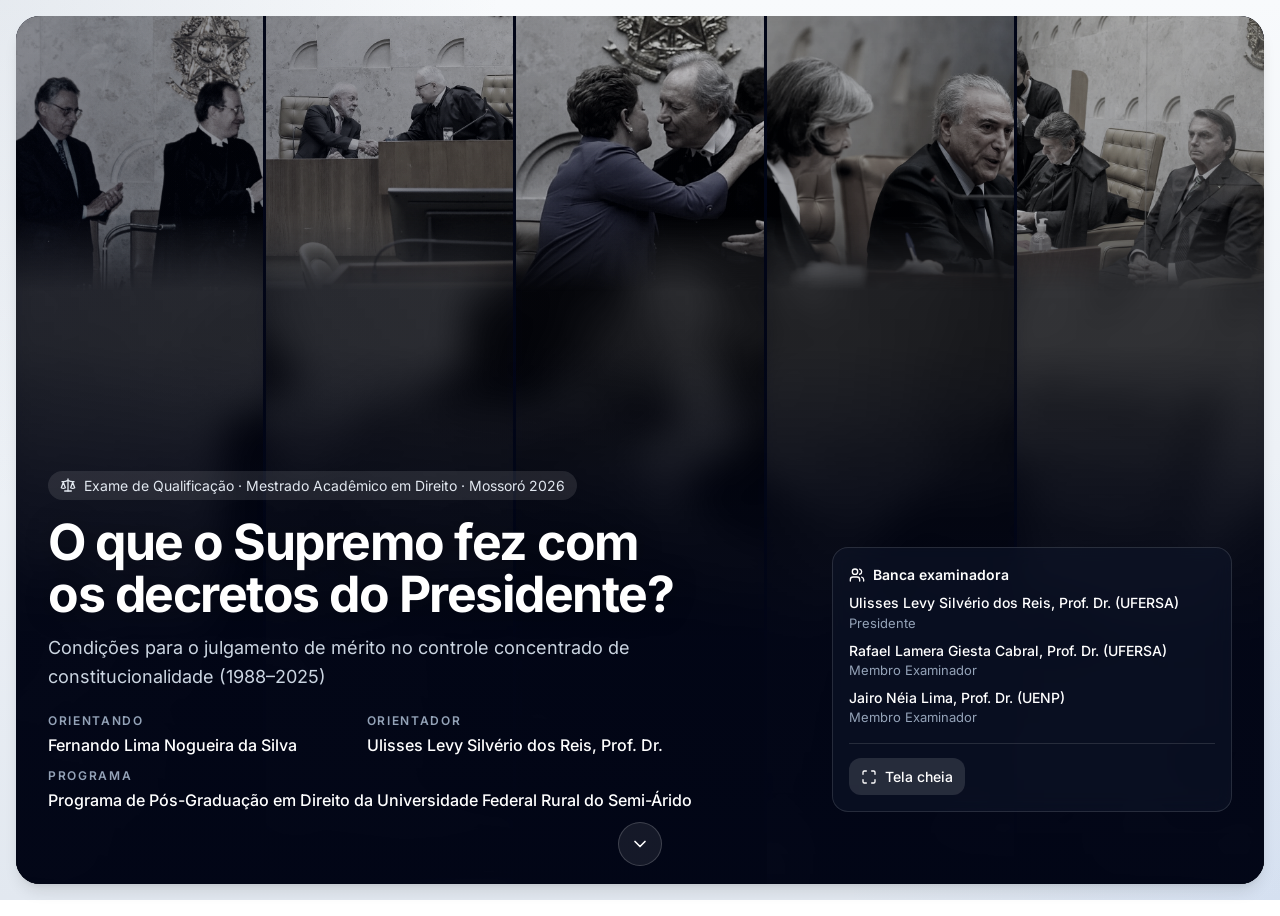
==== commit c1304ae0: "Site só com a apresentação A pedido do autor, saem do site a página longa, o PDF antigo, os dados em" ====
--- a/index.html
+++ b/index.html
@@ -4,725 +4,10 @@
 <meta charset="utf-8">
 <meta name="viewport" content="width=device-width, initial-scale=1">
 <title>O que o Supremo fez com os decretos do Presidente?</title>
-<meta name="description" content="Dissertação apresentada ao Mestrado em Direito do Programa de Pós-Graduação em Direito da Universidade Federal Rural do Semi-Árido como requisito parcial para o Exame de Qualificação.">
-<link rel="icon" href="data:image/svg+xml,%3Csvg xmlns='http://www.w3.org/2000/svg' viewBox='0 0 64 64'%3E%3Crect width='64' height='64' rx='14' fill='%230f172a'/%3E%3Cpath d='M18 24h28M18 32h28M18 40h18' stroke='%23fff' stroke-width='5' stroke-linecap='round'/%3E%3C/svg%3E">
-<link rel="stylesheet" href="assets/css/painel.css?v=7e7bce26">
-<script>document.documentElement.classList.add("js");</script>
+<meta http-equiv="refresh" content="0; url=apresentacao.html">
+<link rel="canonical" href="apresentacao.html">
+<script>location.replace("apresentacao.html" + location.hash);</script>
+<style>body{margin:0;min-height:100vh;display:grid;place-items:center;background:#f8fafc;color:#0f172a;font:16px/1.5 system-ui,sans-serif}a{color:#b45309}</style>
 </head>
-<body>
-<svg xmlns="http://www.w3.org/2000/svg" style="display:none" aria-hidden="true">
-<symbol id="i-scale" viewBox="0 0 24 24" fill="none" stroke="currentColor" stroke-width="2" stroke-linecap="round" stroke-linejoin="round"><path d="m16 16 3-8 3 8c-.87.65-1.92 1-3 1s-2.13-.35-3-1Z" /> <path d="m2 16 3-8 3 8c-.87.65-1.92 1-3 1s-2.13-.35-3-1Z" /> <path d="M7 21h10" /> <path d="M12 3v18" /> <path d="M3 7h2c2 0 5-1 7-2 2 1 5 2 7 2h2" /></symbol>
-<symbol id="i-users" viewBox="0 0 24 24" fill="none" stroke="currentColor" stroke-width="2" stroke-linecap="round" stroke-linejoin="round"><path d="M16 21v-2a4 4 0 0 0-4-4H6a4 4 0 0 0-4 4v2" /> <path d="M16 3.128a4 4 0 0 1 0 7.744" /> <path d="M22 21v-2a4 4 0 0 0-3-3.87" /> <circle cx="9" cy="7" r="4" /></symbol>
-<symbol id="i-table" viewBox="0 0 24 24" fill="none" stroke="currentColor" stroke-width="2" stroke-linecap="round" stroke-linejoin="round"><path d="M12 3v18" /> <rect width="18" height="18" x="3" y="3" rx="2" /> <path d="M3 9h18" /> <path d="M3 15h18" /></symbol>
-<symbol id="i-maximize" viewBox="0 0 24 24" fill="none" stroke="currentColor" stroke-width="2" stroke-linecap="round" stroke-linejoin="round"><path d="M8 3H5a2 2 0 0 0-2 2v3" /> <path d="M21 8V5a2 2 0 0 0-2-2h-3" /> <path d="M3 16v3a2 2 0 0 0 2 2h3" /> <path d="M16 21h3a2 2 0 0 0 2-2v-3" /></symbol>
-<symbol id="i-chevron-left" viewBox="0 0 24 24" fill="none" stroke="currentColor" stroke-width="2" stroke-linecap="round" stroke-linejoin="round"><path d="m15 18-6-6 6-6" /></symbol>
-<symbol id="i-chevron-right" viewBox="0 0 24 24" fill="none" stroke="currentColor" stroke-width="2" stroke-linecap="round" stroke-linejoin="round"><path d="m9 18 6-6-6-6" /></symbol>
-<symbol id="i-chevron-down" viewBox="0 0 24 24" fill="none" stroke="currentColor" stroke-width="2" stroke-linecap="round" stroke-linejoin="round"><path d="m6 9 6 6 6-6" /></symbol>
-<symbol id="i-circle-alert" viewBox="0 0 24 24" fill="none" stroke="currentColor" stroke-width="2" stroke-linecap="round" stroke-linejoin="round"><circle cx="12" cy="12" r="10" /> <line x1="12" x2="12" y1="8" y2="12" /> <line x1="12" x2="12.01" y1="16" y2="16" /></symbol>
-<symbol id="i-circle-help" viewBox="0 0 24 24" fill="none" stroke="currentColor" stroke-width="2" stroke-linecap="round" stroke-linejoin="round"><circle cx="12" cy="12" r="10" /> <path d="M9.09 9a3 3 0 0 1 5.83 1c0 2-3 3-3 3" /> <path d="M12 17h.01" /></symbol>
-<symbol id="i-target" viewBox="0 0 24 24" fill="none" stroke="currentColor" stroke-width="2" stroke-linecap="round" stroke-linejoin="round"><circle cx="12" cy="12" r="10" /> <circle cx="12" cy="12" r="6" /> <circle cx="12" cy="12" r="2" /></symbol>
-<symbol id="i-flask-conical" viewBox="0 0 24 24" fill="none" stroke="currentColor" stroke-width="2" stroke-linecap="round" stroke-linejoin="round"><path d="M14 2v6a2 2 0 0 0 .245.96l5.51 10.08A2 2 0 0 1 18 22H6a2 2 0 0 1-1.755-2.96l5.51-10.08A2 2 0 0 0 10 8V2" /> <path d="M6.453 15h11.094" /> <path d="M8.5 2h7" /></symbol>
-<symbol id="i-library-big" viewBox="0 0 24 24" fill="none" stroke="currentColor" stroke-width="2" stroke-linecap="round" stroke-linejoin="round"><rect width="8" height="18" x="3" y="3" rx="1" /> <path d="M7 3v18" /> <path d="M20.4 18.9c.2.5-.1 1.1-.6 1.3l-1.9.7c-.5.2-1.1-.1-1.3-.6L11.1 5.1c-.2-.5.1-1.1.6-1.3l1.9-.7c.5-.2 1.1.1 1.3.6Z" /></symbol>
-<symbol id="i-list-filter" viewBox="0 0 24 24" fill="none" stroke="currentColor" stroke-width="2" stroke-linecap="round" stroke-linejoin="round"><path d="M3 6h18" /> <path d="M7 12h10" /> <path d="M10 18h4" /></symbol>
-<symbol id="i-funnel" viewBox="0 0 24 24" fill="none" stroke="currentColor" stroke-width="2" stroke-linecap="round" stroke-linejoin="round"><path d="M10 20a1 1 0 0 0 .553.895l2 1A1 1 0 0 0 14 21v-7a2 2 0 0 1 .517-1.341L21.74 4.67A1 1 0 0 0 21 3H3a1 1 0 0 0-.742 1.67l7.225 7.989A2 2 0 0 1 10 14z" /></symbol>
-<symbol id="i-chart-column" viewBox="0 0 24 24" fill="none" stroke="currentColor" stroke-width="2" stroke-linecap="round" stroke-linejoin="round"><path d="M3 3v16a2 2 0 0 0 2 2h16" /> <path d="M18 17V9" /> <path d="M13 17V5" /> <path d="M8 17v-3" /></symbol>
-<symbol id="i-archive" viewBox="0 0 24 24" fill="none" stroke="currentColor" stroke-width="2" stroke-linecap="round" stroke-linejoin="round"><rect width="20" height="5" x="2" y="3" rx="1" /> <path d="M4 8v11a2 2 0 0 0 2 2h12a2 2 0 0 0 2-2V8" /> <path d="M10 12h4" /></symbol>
-<symbol id="i-git-branch" viewBox="0 0 24 24" fill="none" stroke="currentColor" stroke-width="2" stroke-linecap="round" stroke-linejoin="round"><line x1="6" x2="6" y1="3" y2="15" /> <circle cx="18" cy="6" r="3" /> <circle cx="6" cy="18" r="3" /> <path d="M18 9a9 9 0 0 1-9 9" /></symbol>
-<symbol id="i-gavel" viewBox="0 0 24 24" fill="none" stroke="currentColor" stroke-width="2" stroke-linecap="round" stroke-linejoin="round"><path d="m14.5 12.5-8 8a2.119 2.119 0 1 1-3-3l8-8" /> <path d="m16 16 6-6" /> <path d="m8 8 6-6" /> <path d="m9 7 8 8" /> <path d="m21 11-8-8" /></symbol>
-<symbol id="i-shield-alert" viewBox="0 0 24 24" fill="none" stroke="currentColor" stroke-width="2" stroke-linecap="round" stroke-linejoin="round"><path d="M20 13c0 5-3.5 7.5-7.66 8.95a1 1 0 0 1-.67-.01C7.5 20.5 4 18 4 13V6a1 1 0 0 1 1-1c2 0 4.5-1.2 6.24-2.72a1.17 1.17 0 0 1 1.52 0C14.51 3.81 17 5 19 5a1 1 0 0 1 1 1z" /> <path d="M12 8v4" /> <path d="M12 16h.01" /></symbol>
-<symbol id="i-flag" viewBox="0 0 24 24" fill="none" stroke="currentColor" stroke-width="2" stroke-linecap="round" stroke-linejoin="round"><path d="M4 15s1-1 4-1 5 2 8 2 4-1 4-1V3s-1 1-4 1-5-2-8-2-4 1-4 1z" /> <line x1="4" x2="4" y1="22" y2="15" /></symbol>
-<symbol id="i-book-open" viewBox="0 0 24 24" fill="none" stroke="currentColor" stroke-width="2" stroke-linecap="round" stroke-linejoin="round"><path d="M12 7v14" /> <path d="M3 18a1 1 0 0 1-1-1V4a1 1 0 0 1 1-1h5a4 4 0 0 1 4 4 4 4 0 0 1 4-4h5a1 1 0 0 1 1 1v13a1 1 0 0 1-1 1h-6a3 3 0 0 0-3 3 3 3 0 0 0-3-3z" /></symbol>
-<symbol id="i-file-text" viewBox="0 0 24 24" fill="none" stroke="currentColor" stroke-width="2" stroke-linecap="round" stroke-linejoin="round"><path d="M15 2H6a2 2 0 0 0-2 2v16a2 2 0 0 0 2 2h12a2 2 0 0 0 2-2V7Z" /> <path d="M14 2v4a2 2 0 0 0 2 2h4" /> <path d="M10 9H8" /> <path d="M16 13H8" /> <path d="M16 17H8" /></symbol>
-<symbol id="i-landmark" viewBox="0 0 24 24" fill="none" stroke="currentColor" stroke-width="2" stroke-linecap="round" stroke-linejoin="round"><line x1="3" x2="21" y1="22" y2="22" /> <line x1="6" x2="6" y1="18" y2="11" /> <line x1="10" x2="10" y1="18" y2="11" /> <line x1="14" x2="14" y1="18" y2="11" /> <line x1="18" x2="18" y1="18" y2="11" /> <polygon points="12 2 20 7 4 7" /></symbol>
-<symbol id="i-divide" viewBox="0 0 24 24" fill="none" stroke="currentColor" stroke-width="2" stroke-linecap="round" stroke-linejoin="round"><circle cx="12" cy="6" r="1" /> <line x1="5" x2="19" y1="12" y2="12" /> <circle cx="12" cy="18" r="1" /></symbol>
-<symbol id="i-database" viewBox="0 0 24 24" fill="none" stroke="currentColor" stroke-width="2" stroke-linecap="round" stroke-linejoin="round"><ellipse cx="12" cy="5" rx="9" ry="3" /> <path d="M3 5V19A9 3 0 0 0 21 19V5" /> <path d="M3 12A9 3 0 0 0 21 12" /></symbol>
-<symbol id="i-files" viewBox="0 0 24 24" fill="none" stroke="currentColor" stroke-width="2" stroke-linecap="round" stroke-linejoin="round"><path d="M20 7h-3a2 2 0 0 1-2-2V2" /> <path d="M9 18a2 2 0 0 1-2-2V4a2 2 0 0 1 2-2h7l4 4v10a2 2 0 0 1-2 2Z" /> <path d="M3 7.6v12.8A1.6 1.6 0 0 0 4.6 22h9.8" /></symbol>
-<symbol id="i-file-search" viewBox="0 0 24 24" fill="none" stroke="currentColor" stroke-width="2" stroke-linecap="round" stroke-linejoin="round"><path d="M14 2v4a2 2 0 0 0 2 2h4" /> <path d="M4.268 21a2 2 0 0 0 1.727 1H18a2 2 0 0 0 2-2V7l-5-5H6a2 2 0 0 0-2 2v3" /> <path d="m9 18-1.5-1.5" /> <circle cx="5" cy="14" r="3" /></symbol>
-<symbol id="i-search" viewBox="0 0 24 24" fill="none" stroke="currentColor" stroke-width="2" stroke-linecap="round" stroke-linejoin="round"><path d="m21 21-4.34-4.34" /> <circle cx="11" cy="11" r="8" /></symbol>
-<symbol id="i-scan-text" viewBox="0 0 24 24" fill="none" stroke="currentColor" stroke-width="2" stroke-linecap="round" stroke-linejoin="round"><path d="M3 7V5a2 2 0 0 1 2-2h2" /> <path d="M17 3h2a2 2 0 0 1 2 2v2" /> <path d="M21 17v2a2 2 0 0 1-2 2h-2" /> <path d="M7 21H5a2 2 0 0 1-2-2v-2" /> <path d="M7 8h8" /> <path d="M7 12h10" /> <path d="M7 16h6" /></symbol>
-<symbol id="i-layers" viewBox="0 0 24 24" fill="none" stroke="currentColor" stroke-width="2" stroke-linecap="round" stroke-linejoin="round"><path d="M12.83 2.18a2 2 0 0 0-1.66 0L2.6 6.08a1 1 0 0 0 0 1.83l8.58 3.91a2 2 0 0 0 1.66 0l8.58-3.9a1 1 0 0 0 0-1.83z" /> <path d="M2 12a1 1 0 0 0 .58.91l8.6 3.91a2 2 0 0 0 1.65 0l8.58-3.9A1 1 0 0 0 22 12" /> <path d="M2 17a1 1 0 0 0 .58.91l8.6 3.91a2 2 0 0 0 1.65 0l8.58-3.9A1 1 0 0 0 22 17" /></symbol>
-<symbol id="i-circle-check" viewBox="0 0 24 24" fill="none" stroke="currentColor" stroke-width="2" stroke-linecap="round" stroke-linejoin="round"><circle cx="12" cy="12" r="10" /> <path d="m9 12 2 2 4-4" /></symbol>
-<symbol id="i-zap" viewBox="0 0 24 24" fill="none" stroke="currentColor" stroke-width="2" stroke-linecap="round" stroke-linejoin="round"><path d="M4 14a1 1 0 0 1-.78-1.63l9.9-10.2a.5.5 0 0 1 .86.46l-1.92 6.02A1 1 0 0 0 13 10h7a1 1 0 0 1 .78 1.63l-9.9 10.2a.5.5 0 0 1-.86-.46l1.92-6.02A1 1 0 0 0 11 14z" /></symbol>
-<symbol id="i-clock-3" viewBox="0 0 24 24" fill="none" stroke="currentColor" stroke-width="2" stroke-linecap="round" stroke-linejoin="round"><circle cx="12" cy="12" r="10" /> <polyline points="12 6 12 12 16.5 12" /></symbol>
-<symbol id="i-arrow-right" viewBox="0 0 24 24" fill="none" stroke="currentColor" stroke-width="2" stroke-linecap="round" stroke-linejoin="round"><path d="M5 12h14" /> <path d="m12 5 7 7-7 7" /></symbol>
-<symbol id="i-arrow-down" viewBox="0 0 24 24" fill="none" stroke="currentColor" stroke-width="2" stroke-linecap="round" stroke-linejoin="round"><path d="M12 5v14" /> <path d="m19 12-7 7-7-7" /></symbol>
-<symbol id="i-x" viewBox="0 0 24 24" fill="none" stroke="currentColor" stroke-width="2" stroke-linecap="round" stroke-linejoin="round"><path d="M18 6 6 18" /> <path d="m6 6 12 12" /></symbol>
-<symbol id="i-check" viewBox="0 0 24 24" fill="none" stroke="currentColor" stroke-width="2" stroke-linecap="round" stroke-linejoin="round"><path d="M20 6 9 17l-5-5" /></symbol>
-<symbol id="i-download" viewBox="0 0 24 24" fill="none" stroke="currentColor" stroke-width="2" stroke-linecap="round" stroke-linejoin="round"><path d="M21 15v4a2 2 0 0 1-2 2H5a2 2 0 0 1-2-2v-4" /> <polyline points="7 10 12 15 17 10" /> <line x1="12" x2="12" y1="15" y2="3" /></symbol>
-<symbol id="i-sigma" viewBox="0 0 24 24" fill="none" stroke="currentColor" stroke-width="2" stroke-linecap="round" stroke-linejoin="round"><path d="M18 7V5a1 1 0 0 0-1-1H6.5a.5.5 0 0 0-.4.8l4.5 6a2 2 0 0 1 0 2.4l-4.5 6a.5.5 0 0 0 .4.8H17a1 1 0 0 0 1-1v-2" /></symbol>
-<symbol id="i-building-2" viewBox="0 0 24 24" fill="none" stroke="currentColor" stroke-width="2" stroke-linecap="round" stroke-linejoin="round"><path d="M6 22V4a2 2 0 0 1 2-2h8a2 2 0 0 1 2 2v18Z" /> <path d="M6 12H4a2 2 0 0 0-2 2v6a2 2 0 0 0 2 2h2" /> <path d="M18 9h2a2 2 0 0 1 2 2v9a2 2 0 0 1-2 2h-2" /> <path d="M10 6h4" /> <path d="M10 10h4" /> <path d="M10 14h4" /> <path d="M10 18h4" /></symbol>
-<symbol id="i-external-link" viewBox="0 0 24 24" fill="none" stroke="currentColor" stroke-width="2" stroke-linecap="round" stroke-linejoin="round"><path d="M15 3h6v6" /> <path d="M10 14 21 3" /> <path d="M18 13v6a2 2 0 0 1-2 2H5a2 2 0 0 1-2-2V8a2 2 0 0 1 2-2h6" /></symbol>
-<symbol id="i-arrow-left" viewBox="0 0 24 24" fill="none" stroke="currentColor" stroke-width="2" stroke-linecap="round" stroke-linejoin="round"><path d="m12 19-7-7 7-7" /> <path d="M19 12H5" /></symbol>
-<symbol id="i-graduation-cap" viewBox="0 0 24 24" fill="none" stroke="currentColor" stroke-width="2" stroke-linecap="round" stroke-linejoin="round"><path d="M21.42 10.922a1 1 0 0 0-.019-1.838L12.83 5.18a2 2 0 0 0-1.66 0L2.6 9.08a1 1 0 0 0 0 1.832l8.57 3.908a2 2 0 0 0 1.66 0z" /> <path d="M22 10v6" /> <path d="M6 12.5V16a6 3 0 0 0 12 0v-3.5" /></symbol>
-<symbol id="i-quote" viewBox="0 0 24 24" fill="none" stroke="currentColor" stroke-width="2" stroke-linecap="round" stroke-linejoin="round"><path d="M16 3a2 2 0 0 0-2 2v6a2 2 0 0 0 2 2 1 1 0 0 1 1 1v1a2 2 0 0 1-2 2 1 1 0 0 0-1 1v2a1 1 0 0 0 1 1 6 6 0 0 0 6-6V5a2 2 0 0 0-2-2z" /> <path d="M5 3a2 2 0 0 0-2 2v6a2 2 0 0 0 2 2 1 1 0 0 1 1 1v1a2 2 0 0 1-2 2 1 1 0 0 0-1 1v2a1 1 0 0 0 1 1 6 6 0 0 0 6-6V5a2 2 0 0 0-2-2z" /></symbol>
-<symbol id="i-milestone" viewBox="0 0 24 24" fill="none" stroke="currentColor" stroke-width="2" stroke-linecap="round" stroke-linejoin="round"><path d="M12 13v8" /> <path d="M12 3v3" /> <path d="M4 6a1 1 0 0 0-1 1v5a1 1 0 0 0 1 1h13a2 2 0 0 0 1.152-.365l3.424-2.317a1 1 0 0 0 0-1.635l-3.424-2.318A2 2 0 0 0 17 6z" /></symbol>
-<symbol id="i-camera" viewBox="0 0 24 24" fill="none" stroke="currentColor" stroke-width="2" stroke-linecap="round" stroke-linejoin="round"><path d="M14.5 4h-5L7 7H4a2 2 0 0 0-2 2v9a2 2 0 0 0 2 2h16a2 2 0 0 0 2-2V9a2 2 0 0 0-2-2h-3l-2.5-3z" /> <circle cx="12" cy="13" r="3" /></symbol>
-<symbol id="i-newspaper" viewBox="0 0 24 24" fill="none" stroke="currentColor" stroke-width="2" stroke-linecap="round" stroke-linejoin="round"><path d="M4 22h16a2 2 0 0 0 2-2V4a2 2 0 0 0-2-2H8a2 2 0 0 0-2 2v16a2 2 0 0 1-2 2Zm0 0a2 2 0 0 1-2-2v-9c0-1.1.9-2 2-2h2" /> <path d="M18 14h-8" /> <path d="M15 18h-5" /> <path d="M10 6h8v4h-8V6Z" /></symbol><symbol id="i-coins" viewBox="0 0 24 24" fill="none" stroke="currentColor" stroke-width="2" stroke-linecap="round" stroke-linejoin="round"><circle cx="8" cy="8" r="6" /> <path d="M18.09 10.37A6 6 0 1 1 10.34 18" /> <path d="M7 6h1v4" /> <path d="m16.71 13.88.7.71-2.82 2.82" /></symbol><symbol id="i-shield" viewBox="0 0 24 24" fill="none" stroke="currentColor" stroke-width="2" stroke-linecap="round" stroke-linejoin="round"><path d="M20 13c0 5-3.5 7.5-7.66 8.95a1 1 0 0 1-.67-.01C7.5 20.5 4 18 4 13V6a1 1 0 0 1 1-1c2 0 4.5-1.2 6.24-2.72a1.17 1.17 0 0 1 1.52 0C14.51 3.81 17 5 19 5a1 1 0 0 1 1 1z" /></symbol><symbol id="i-heart-pulse" viewBox="0 0 24 24" fill="none" stroke="currentColor" stroke-width="2" stroke-linecap="round" stroke-linejoin="round"><path d="M19 14c1.49-1.46 3-3.21 3-5.5A5.5 5.5 0 0 0 16.5 3c-1.76 0-3 .5-4.5 2-1.5-1.5-2.74-2-4.5-2A5.5 5.5 0 0 0 2 8.5c0 2.3 1.5 4.05 3 5.5l7 7Z" /> <path d="M3.22 12H9.5l.5-1 2 4.5 2-7 1.5 3.5h5.27" /></symbol><symbol id="i-leaf" viewBox="0 0 24 24" fill="none" stroke="currentColor" stroke-width="2" stroke-linecap="round" stroke-linejoin="round"><path d="M11 20A7 7 0 0 1 9.8 6.1C15.5 5 17 4.48 19 2c1 2 2 4.18 2 8 0 5.5-4.78 10-10 10Z" /> <path d="M2 21c0-3 1.85-5.36 5.08-6C9.5 14.52 12 13 13 12" /></symbol><symbol id="i-pen-line" viewBox="0 0 24 24" fill="none" stroke="currentColor" stroke-width="2" stroke-linecap="round" stroke-linejoin="round"><path d="M12 20h9" /> <path d="M16.376 3.622a1 1 0 0 1 3.002 3.002L7.368 18.635a2 2 0 0 1-.855.506l-2.872.838a.5.5 0 0 1-.62-.62l.838-2.872a2 2 0 0 1 .506-.854z" /></symbol><symbol id="i-calendar" viewBox="0 0 24 24" fill="none" stroke="currentColor" stroke-width="2" stroke-linecap="round" stroke-linejoin="round"><path d="M8 2v4" /> <path d="M16 2v4" /> <rect width="18" height="18" x="3" y="4" rx="2" /> <path d="M3 10h18" /></symbol><symbol id="i-hourglass" viewBox="0 0 24 24" fill="none" stroke="currentColor" stroke-width="2" stroke-linecap="round" stroke-linejoin="round"><path d="M5 22h14" /> <path d="M5 2h14" /> <path d="M17 22v-4.172a2 2 0 0 0-.586-1.414L12 12l-4.414 4.414A2 2 0 0 0 7 17.828V22" /> <path d="M7 2v4.172a2 2 0 0 0 .586 1.414L12 12l4.414-4.414A2 2 0 0 0 17 6.172V2" /></symbol><symbol id="i-user" viewBox="0 0 24 24" fill="none" stroke="currentColor" stroke-width="2" stroke-linecap="round" stroke-linejoin="round"><path d="M19 21v-2a4 4 0 0 0-4-4H9a4 4 0 0 0-4 4v2" /> <circle cx="12" cy="7" r="4" /></symbol><symbol id="i-ban" viewBox="0 0 24 24" fill="none" stroke="currentColor" stroke-width="2" stroke-linecap="round" stroke-linejoin="round"><circle cx="12" cy="12" r="10" /> <path d="m4.9 4.9 14.2 14.2" /></symbol><symbol id="i-map" viewBox="0 0 24 24" fill="none" stroke="currentColor" stroke-width="2" stroke-linecap="round" stroke-linejoin="round"><path d="M14.106 5.553a2 2 0 0 0 1.788 0l3.659-1.83A1 1 0 0 1 21 4.619v12.764a1 1 0 0 1-.553.894l-4.553 2.277a2 2 0 0 1-1.788 0l-4.212-2.106a2 2 0 0 0-1.788 0l-3.659 1.83A1 1 0 0 1 3 19.381V6.618a1 1 0 0 1 .553-.894l4.553-2.277a2 2 0 0 1 1.788 0z" /> <path d="M15 5.764v15" /> <path d="M9 3.236v15" /></symbol><symbol id="i-split" viewBox="0 0 24 24" fill="none" stroke="currentColor" stroke-width="2" stroke-linecap="round" stroke-linejoin="round"><path d="M16 3h5v5" /> <path d="M8 3H3v5" /> <path d="M12 22v-8.3a4 4 0 0 0-1.172-2.872L3 3" /> <path d="m15 9 6-6" /></symbol><symbol id="i-lightbulb" viewBox="0 0 24 24" fill="none" stroke="currentColor" stroke-width="2" stroke-linecap="round" stroke-linejoin="round"><path d="M15 14c.2-1 .7-1.7 1.5-2.5 1-.9 1.5-2.2 1.5-3.5A6 6 0 0 0 6 8c0 1 .2 2.2 1.5 3.5.7.7 1.3 1.5 1.5 2.5" /> <path d="M9 18h6" /> <path d="M10 22h4" /></symbol></svg>
-<!-- Capa -->
-<header class="capa" id="capa">
-  <div class="capa-fotos" aria-hidden="true">
-    <figure style="--i:0"><img class="fundo" src="assets/img/capa-1.jpg" alt=""><img class="frente" src="assets/img/capa-1.jpg" alt=""></figure>
-    <figure style="--i:1"><img class="fundo" src="assets/img/capa-2.jpg" alt=""><img class="frente" src="assets/img/capa-2.jpg" alt=""></figure>
-    <figure style="--i:2"><img class="fundo" src="assets/img/capa-3.jpg" alt=""><img class="frente" src="assets/img/capa-3.jpg" alt=""></figure>
-    <figure style="--i:3"><img class="fundo" src="assets/img/capa-4.jpg" alt=""><img class="frente" src="assets/img/capa-4.jpg" alt=""></figure>
-    <figure style="--i:4"><img class="fundo" src="assets/img/capa-5.jpg" alt=""><img class="frente" src="assets/img/capa-5.jpg" alt=""></figure>
-  </div>
-  <div class="capa-veu" aria-hidden="true"></div>
-  <div class="capa-conteudo">
-    <div class="capa-texto">
-      <div class="pill"><svg class="ic"><use href="#i-scale"/></svg> Exame de Qualificação · Mestrado Acadêmico em Direito · Mossoró 2026</div>
-      <h1>O que o Supremo fez com os decretos do Presidente?</h1>
-      <p class="topo-sub">Condições para o julgamento de mérito no controle concentrado de constitucionalidade (1988–2025)</p>
-      <dl class="topo-pessoas">
-        <div><dt>Orientando</dt><dd>Fernando Lima Nogueira da Silva</dd></div>
-        <div><dt>Orientador</dt><dd>Ulisses Levy Silvério dos Reis, Prof. Dr.</dd></div>
-        <div class="largo"><dt>Programa</dt><dd>Programa de Pós-Graduação em Direito da Universidade Federal Rural do Semi-Árido</dd></div>
-      </dl>
-    </div>
-    <aside class="topo-box vidro">
-      <p class="topo-box-t"><svg class="ic"><use href="#i-users"/></svg> Banca examinadora</p>
-      <ul>
-        <li><b>Ulisses Levy Silvério dos Reis, Prof. Dr. (UFERSA)</b><span>Presidente</span></li>
-        <li><b>Rafael Lamera Giesta Cabral, Prof. Dr. (UFERSA)</b><span>Membro Examinador</span></li>
-        <li><b>Jairo Néia Lima, Prof. Dr. (UENP)</b><span>Membro Examinador</span></li>
-      </ul>
-      <div class="topo-acoes">
-        <button class="btn-claro" id="btn-tela" type="button"><svg class="ic"><use href="#i-maximize"/></svg> <span>Tela cheia</span></button>
-      </div>
-    </aside>
-  </div>
-  <button class="capa-descer" id="descer" type="button" aria-label="Ir para as seções"><svg class="ic-5"><use href="#i-chevron-down"/></svg></button>
-</header>
-
-<div class="pagina">
-
-<div class="ancora-abas" id="ancora-abas"></div>
-<nav class="abas" aria-label="Seções da apresentação">
-  <button class="seta" id="ant" type="button" aria-label="Seção anterior"><svg class="ic"><use href="#i-chevron-left"/></svg></button>
-  <div class="abas-trilho" id="trilho" role="tablist"></div>
-  <span class="contador" id="contador" aria-live="polite"></span>
-  <button class="seta" id="prox" type="button" aria-label="Próxima seção"><svg class="ic"><use href="#i-chevron-right"/></svg></button>
-</nav>
-
-<main class="paineis">
-<!-- Justificativa, quinta versão -->
-<section class="painel j5 j6" id="justificativa" data-rotulo="Justificativa" data-icone="circle-alert" role="tabpanel">
-  <div class="j5-perg j6-perg">
-    <span class="j5-perg-ic" aria-hidden="true"><svg class="ic"><use href="#i-circle-help"/></svg></span>
-    <div><p class="js-olho j6-olho">Justificativa</p><p class="j5-p1">Então, o que o Supremo fez com os decretos presidenciais nos últimos 37 anos?</p><p class="j5-p2">Como julgou esses atos? Quais parâmetros definiu para analisar o poder da caneta do Presidente da República que assina, unilateralmente, tais normas e as coloca em vigor no dia e hora que bem desejar?</p></div>
-  </div>
-  <div class="j5-grade">
-      <article class="j4-q j4-q3 j5-q3">
-        <p class="j4-qrot"><svg class="ic"><use href="#i-milestone"/></svg>Linha do tempo</p>
-        <ol class="j4-linha j5-linha">
-          <li class="j4-m j5-m" style="--k:0">
-            <div class="j5-mb pista" role="button" tabindex="0" data-dica="j5-m0">
-              <span class="j4-ano">1988<span class="j5-mais" aria-hidden="true"><svg class="ic"><use href="#i-quote"/></svg></span></span><span class="j4-pt" aria-hidden="true"></span>
-              <p class="j4-mt">Constitucionalização dos atos normativos do Presidente da República</p>
-              <p class='j5-mx'><span class="j5-chip">Artigo 84, IV</span><span class="j5-chip">Artigo 102, I, “a”</span></p>
-            </div>
-          </li>
-          <li class="j4-m j5-m" style="--k:1">
-            <div class="j5-mb pista" role="button" tabindex="0" data-dica="j5-m1">
-              <span class="j4-ano">1990<span class="j5-mais" aria-hidden="true"><svg class="ic"><use href="#i-quote"/></svg></span></span><span class="j4-pt" aria-hidden="true"></span>
-              <p class="j4-mt">Foi o Judiciário que fixou os limites do poder presidencial de decreto, no lugar do Congresso</p>
-              
-            </div>
-          </li>
-          <li class="j4-m j5-m" style="--k:2">
-            <div class="j5-mb pista" role="button" tabindex="0" data-dica="j5-m2">
-              <span class="j4-ano">2001<span class="j5-mais" aria-hidden="true"><svg class="ic"><use href="#i-quote"/></svg></span></span><span class="j4-pt" aria-hidden="true"></span>
-              <p class="j4-mt">Emenda Constitucional n.º 32/2001</p>
-              <p class='j5-mx'><span class="j5-chip">Artigo 84, VI</span></p>
-            </div>
-          </li>
-          <li class="j4-m j5-m" style="--k:3">
-            <div class="j5-mb pista" role="button" tabindex="0" data-dica="j5-m3">
-              <span class="j4-ano">2019<span class="j5-mais" aria-hidden="true"><svg class="ic"><use href="#i-quote"/></svg></span></span><span class="j4-pt" aria-hidden="true"></span>
-              <p class="j4-mt">Aumento expressivo da judicialização dos decretos (Governo Bolsonaro)</p>
-              <p class='j5-mx'>Quase a metade, 119, foi ajuizada a partir de 2019</p>
-            </div>
-          </li>
-          <li class="j4-m j5-m" style="--k:4">
-            <div class="j5-mb pista" role="button" tabindex="0" data-dica="j5-m4">
-              <span class="j4-ano">2023<span class="j5-mais" aria-hidden="true"><svg class="ic"><use href="#i-quote"/></svg></span></span><span class="j4-pt" aria-hidden="true"></span>
-              <p class="j4-mt">STF julga o mérito do decreto de graça por desvio de finalidade</p>
-              
-            </div>
-          </li>
-        </ol>
-        <div class="dica-fonte" id="j5-m0" hidden>O decreto é um instrumento normativo ordinário do Presidente, previsto na Constituição Federal de 1988 (Brasil, 1988) no artigo 84, IV, como ato destinado a assegurar a fiel execução das leis.<br>Na maior parte das ações contra decretos, o Supremo Tribunal Federal não chega a declarar se a norma impugnada é, ou não, constitucional. A Constituição não impõe esse resultado, já que o art. 102, I, “a”, permite levar ao Supremo tanto leis quanto atos normativos federais, sem distingui-los entre si (Brasil, 1988).</div><div class="dica-fonte" id="j5-m1" hidden>Power registra também que, no embate de 1990 sobre a reedição de medida rejeitada pela Câmara, foi o Judiciário que fixou os limites do poder presidencial de decreto, no lugar do Congresso.<sup class="nr"><a href="#nota-13">13</a></sup></div><div class="dica-fonte" id="j5-m2" hidden>A EC nº 32/2001, além de alterar o art. 62, modificou os arts. 48, 57, 61, 64, 66, 84, 88 e 246 sobretudo para permitir ao Executivo dispor, por decreto, sobre a organização e o funcionamento da administração federal, matéria até então reservada à lei.</div><div class="dica-fonte" id="j5-m3" hidden>Das 242 ações ajuizadas nesses 37 anos, 119 foram protocoladas a partir de 2019, quase a metade em sete anos. Em 91 delas, o pedido de mérito inclui ao menos um decreto assinado por Jair Bolsonaro.</div><div class="dica-fonte" id="j5-m4" hidden>O quadro muda quando, em 10 de maio de 2023, ao julgar as Arguições de Descumprimento de Preceito Fundamental (ADPF) nº 964 a 967, o Supremo Tribunal Federal declarou inconstitucional, por desvio de finalidade, o decreto de graça editado pelo então Presidente da República, Jair Messias Bolsonaro, em favor de Daniel Silveira.</div>
-      </article>
-      <article class="j4-q j5-q1">
-        <p class="j4-qrot"><svg class="ic"><use href="#i-files"/></svg>Entre 1988 e 2025</p>
-        <div class="j5-nums">
-          <div><b>17.231</b><span>decretos</span></div>
-          <span class="j5-nseta" aria-hidden="true"><svg class="ic"><use href="#i-arrow-right"/></svg></span>
-          <div><b class="j5-amb">242</b><span>ações sobre decretos publicados no período</span></div>
-        </div>
-        <div class="j5-71"><svg class="g71" viewBox="0 0 283 109" aria-hidden="true"><rect class="g71-d" x="0" y="0" width="14" height="14" rx="3" style="--k:0"/><rect class="g71-d" x="19" y="0" width="14" height="14" rx="3" style="--k:1"/><rect class="g71-d" x="38" y="0" width="14" height="14" rx="3" style="--k:2"/><rect class="g71-d" x="57" y="0" width="14" height="14" rx="3" style="--k:3"/><rect class="g71-d" x="76" y="0" width="14" height="14" rx="3" style="--k:4"/><rect class="g71-d" x="95" y="0" width="14" height="14" rx="3" style="--k:5"/><rect class="g71-d" x="114" y="0" width="14" height="14" rx="3" style="--k:6"/><rect class="g71-d" x="133" y="0" width="14" height="14" rx="3" style="--k:7"/><rect class="g71-d" x="152" y="0" width="14" height="14" rx="3" style="--k:8"/><rect class="g71-d" x="171" y="0" width="14" height="14" rx="3" style="--k:9"/><rect class="g71-d" x="190" y="0" width="14" height="14" rx="3" style="--k:10"/><rect class="g71-d" x="209" y="0" width="14" height="14" rx="3" style="--k:11"/><rect class="g71-d" x="0" y="19" width="14" height="14" rx="3" style="--k:12"/><rect class="g71-d" x="19" y="19" width="14" height="14" rx="3" style="--k:13"/><rect class="g71-d" x="38" y="19" width="14" height="14" rx="3" style="--k:14"/><rect class="g71-d" x="57" y="19" width="14" height="14" rx="3" style="--k:15"/><rect class="g71-d" x="76" y="19" width="14" height="14" rx="3" style="--k:16"/><rect class="g71-d" x="95" y="19" width="14" height="14" rx="3" style="--k:17"/><rect class="g71-d" x="114" y="19" width="14" height="14" rx="3" style="--k:18"/><rect class="g71-d" x="133" y="19" width="14" height="14" rx="3" style="--k:19"/><rect class="g71-d" x="152" y="19" width="14" height="14" rx="3" style="--k:20"/><rect class="g71-d" x="171" y="19" width="14" height="14" rx="3" style="--k:21"/><rect class="g71-d" x="190" y="19" width="14" height="14" rx="3" style="--k:22"/><rect class="g71-d" x="209" y="19" width="14" height="14" rx="3" style="--k:23"/><rect class="g71-d" x="0" y="38" width="14" height="14" rx="3" style="--k:24"/><rect class="g71-d" x="19" y="38" width="14" height="14" rx="3" style="--k:25"/><rect class="g71-d" x="38" y="38" width="14" height="14" rx="3" style="--k:26"/><rect class="g71-d" x="57" y="38" width="14" height="14" rx="3" style="--k:27"/><rect class="g71-d" x="76" y="38" width="14" height="14" rx="3" style="--k:28"/><rect class="g71-d" x="95" y="38" width="14" height="14" rx="3" style="--k:29"/><rect class="g71-d" x="114" y="38" width="14" height="14" rx="3" style="--k:30"/><rect class="g71-d" x="133" y="38" width="14" height="14" rx="3" style="--k:31"/><rect class="g71-d" x="152" y="38" width="14" height="14" rx="3" style="--k:32"/><rect class="g71-d" x="171" y="38" width="14" height="14" rx="3" style="--k:33"/><rect class="g71-d" x="190" y="38" width="14" height="14" rx="3" style="--k:34"/><rect class="g71-d" x="209" y="38" width="14" height="14" rx="3" style="--k:35"/><rect class="g71-d" x="0" y="57" width="14" height="14" rx="3" style="--k:36"/><rect class="g71-d" x="19" y="57" width="14" height="14" rx="3" style="--k:37"/><rect class="g71-d" x="38" y="57" width="14" height="14" rx="3" style="--k:38"/><rect class="g71-d" x="57" y="57" width="14" height="14" rx="3" style="--k:39"/><rect class="g71-d" x="76" y="57" width="14" height="14" rx="3" style="--k:40"/><rect class="g71-d" x="95" y="57" width="14" height="14" rx="3" style="--k:41"/><rect class="g71-d" x="114" y="57" width="14" height="14" rx="3" style="--k:42"/><rect class="g71-d" x="133" y="57" width="14" height="14" rx="3" style="--k:43"/><rect class="g71-d" x="152" y="57" width="14" height="14" rx="3" style="--k:44"/><rect class="g71-d" x="171" y="57" width="14" height="14" rx="3" style="--k:45"/><rect class="g71-d" x="190" y="57" width="14" height="14" rx="3" style="--k:46"/><rect class="g71-d" x="209" y="57" width="14" height="14" rx="3" style="--k:47"/><rect class="g71-d" x="0" y="76" width="14" height="14" rx="3" style="--k:48"/><rect class="g71-d" x="19" y="76" width="14" height="14" rx="3" style="--k:49"/><rect class="g71-d" x="38" y="76" width="14" height="14" rx="3" style="--k:50"/><rect class="g71-d" x="57" y="76" width="14" height="14" rx="3" style="--k:51"/><rect class="g71-d" x="76" y="76" width="14" height="14" rx="3" style="--k:52"/><rect class="g71-d" x="95" y="76" width="14" height="14" rx="3" style="--k:53"/><rect class="g71-d" x="114" y="76" width="14" height="14" rx="3" style="--k:54"/><rect class="g71-d" x="133" y="76" width="14" height="14" rx="3" style="--k:55"/><rect class="g71-d" x="152" y="76" width="14" height="14" rx="3" style="--k:56"/><rect class="g71-d" x="171" y="76" width="14" height="14" rx="3" style="--k:57"/><rect class="g71-d" x="190" y="76" width="14" height="14" rx="3" style="--k:58"/><rect class="g71-d" x="209" y="76" width="14" height="14" rx="3" style="--k:59"/><rect class="g71-d" x="0" y="95" width="14" height="14" rx="3" style="--k:60"/><rect class="g71-d" x="19" y="95" width="14" height="14" rx="3" style="--k:61"/><rect class="g71-d" x="38" y="95" width="14" height="14" rx="3" style="--k:62"/><rect class="g71-d" x="57" y="95" width="14" height="14" rx="3" style="--k:63"/><rect class="g71-d" x="76" y="95" width="14" height="14" rx="3" style="--k:64"/><rect class="g71-d" x="95" y="95" width="14" height="14" rx="3" style="--k:65"/><rect class="g71-d" x="114" y="95" width="14" height="14" rx="3" style="--k:66"/><rect class="g71-d" x="133" y="95" width="14" height="14" rx="3" style="--k:67"/><rect class="g71-d" x="152" y="95" width="14" height="14" rx="3" style="--k:68"/><rect class="g71-d" x="171" y="95" width="14" height="14" rx="3" style="--k:69"/><rect class="g71-d" x="190" y="95" width="14" height="14" rx="3" style="--k:70"/><path class="g71-seta" d="M229 54 h14" /><g class="g71-a"><circle cx="264" cy="54" r="15"/><use href="#i-gavel" x="256" y="46" width="16" height="16"/></g></svg><p>Existe cerca de 1 ação no Supremo Tribunal Federal para cada 71 decretos publicados no Diário Oficial da União.</p></div>
-      </article>
-  </div>
-  <div class="mt-rodape js-rodape">
-        <footer class="met-refs">
-          <span class="met-rot"><svg class="ic"><use href="#i-book-open"/></svg>Fonte</span>
-          <span class="met-ref-notas">Introdução e Seções 2 e 5</span>
-          <span class="met-ir"><a href="#pergunta" data-tela="0">Pergunta, hipótese e objetivos <svg class="ic"><use href="#i-arrow-right"/></svg></a></span>
-        </footer>
-  </div>
-</section>
-
-<!-- Pergunta, objetivos e hipótese -->
-<section class="painel" id="pergunta" data-rotulo="Pergunta, hipótese e objetivos" data-icone="circle-help" role="tabpanel">
-  <div class="dica-fonte" id="p6-geral" hidden>O objetivo geral é verificar sob quais condições o STF conhece e resolve o mérito das ações de controle concentrado ajuizadas contra decretos presidenciais publicados entre 1988 e 2025.</div>
-  <div class="p4-q">
-    <p class="p4-olho"><svg class="ic"><use href="#i-circle-help"/></svg>Pergunta de pesquisa e <span class="pista" role="button" tabindex="0" data-dica="p6-geral">objetivo geral</span></p>
-    <h2 class="p4-pergunta">Sob quais condições o Supremo Tribunal Federal conhece e resolve o mérito das ações de controle concentrado ajuizadas contra decretos presidenciais publicados entre 1988 e 2025?</h2>
-    <div class="p4-rec"><div><small>tempo</small><p>37 anos de vigência da Constituição de 1988</p></div><div><small>objeto</small><p>Decretos publicados pela Presidência da República, excluídos os estaduais, distritais e municipais e os atos normativos de outras autoridades administrativas</p></div><div><small>via processual</small><p>As quatro classes constitucionais do controle concentrado</p></div></div>
-    <p class="p4-lim">Limita-se ao modo como cada processo terminou, ou estava em 30 de junho de 2026, separando os casos com resolução do mérito, em que o Supremo Tribunal Federal enfrenta o objeto constitucional e acolhe o pedido, no todo ou em parte, ou o rejeita, daqueles que se encerram <span class="pq-sem">sem esse exame</span>.</p>
-  </div>
-  <div class="p4-duas p6-duas">
-    <section class="p4-hip">
-      <p class="p4-rot"><svg class="ic"><use href="#i-lightbulb"/></svg>Hipótese de trabalho</p>
-      <p class="p7-orig">Formulada a partir da revisão de literatura e submetida a verificação na Seção 4</p>
-      <p class="p4-h">O encerramento das ações <span class="pq-sem">sem resolução de mérito</span> se explica principalmente por construções processuais anteriores ao mérito processual. Entre elas estão</p>
-      <ul class="p6-tres"><li><strong class="pq-cn">A qualificação teórica do ato pelo legitimado ativo</strong><span class="p6-ef"><svg class="ic"><use href="#i-arrow-right"/></svg><span>que pode dar ao Supremo fundamento para reconhecer a <b class="pq-ef">ofensa reflexa</b></span></span></li><li><strong class="pq-cn">A sobrevivência da norma impugnada até o julgamento</strong><span class="p6-ef"><svg class="ic"><use href="#i-arrow-right"/></svg><span>cuja falta leva à <b class="pq-ef">prejudicialidade</b></span></span></li><li><strong class="pq-cn">A decisão monocrática do relator</strong><span class="p6-ef"><svg class="ic"><use href="#i-arrow-right"/></svg><span>que <b class="pq-ef">encerra a ação sem levá-la ao colegiado</b></span></span></li></ul>
-      <div class="p4-peso"><svg class="balanca" viewBox="0 0 260 170" aria-hidden="true">
-      <path class="bl-base" d="M130 40 V150 M100 150 H160"/>
-      <g class="bl-braco"><path d="M40 22 L220 58"/>
-        <path class="bl-fio" d="M40 22 L18 78 M40 22 L62 78"/><path class="bl-prato bl-leve" d="M10 78 H70 Q66 96 40 96 Q14 96 10 78 Z"/>
-        <path class="bl-fio" d="M220 58 L198 114 M220 58 L242 114"/><path class="bl-prato bl-pesado" d="M190 114 H250 Q246 132 220 132 Q194 132 190 114 Z"/>
-        <use href="#i-file-text" class="bl-ic leve" x="19" y="58" width="18" height="18"/><use href="#i-landmark" class="bl-ic leve" x="43" y="58" width="18" height="18"/>
-        <use href="#i-layers" class="bl-ic pesado" x="190" y="94" width="18" height="18"/><use href="#i-hourglass" class="bl-ic pesado" x="211" y="94" width="18" height="18"/><use href="#i-user" class="bl-ic pesado" x="232" y="94" width="18" height="18"/>
-      </g>
-      <circle class="bl-eixo" cx="130" cy="40" r="5"/>
-    </svg><p>Segundo essa hipótese, <span class="rl leve">a matéria dos decretos impugnados</span> e <span class="rl leve">o governo que os editou</span> pesam menos, no desfecho das ações, do que <span class="rl obs">os obstáculos processuais</span>.</p></div>
-    </section>
-    <section class="p4-obj">
-      <p class="p4-rot"><svg class="ic"><use href="#i-target"/></svg>Objetivos específicos</p>
-      <ol class="p4-lista p6-lista">
-          <li class="p4-o p6-o">
-            <span class="p4-n">1</span><p><b class="p6-v">Reconstruir</b>, por revisão sistemática conduzida segundo o protocolo <abbr title="Preferred Reporting Items for Systematic Reviews and Meta-Analyses">PRISMA</abbr> 2020 (<span class="ref ref-txt" role="button" tabindex="0" data-ref="PAGE, Matthew J. et al. The PRISMA 2020">Page et al., 2021</span>), o estado da arte sobre o controle dos atos normativos unilaterais do Executivo federal e explicar por que a literatura privilegiou as MPs.</p><a class="secao-chip p4-ir" href="#revisao" data-tela="0">Seção 2 <svg class="ic"><use href="#i-arrow-right"/></svg></a>
-          </li>
-          <li class="p4-o p6-o">
-            <span class="p4-n">2</span><p><b class="p6-v">Mapear</b> os desfechos dessas ações e descrever a sua associação com os atributos da ação e do decreto impugnado.</p><a class="secao-chip p4-ir" href="#resultados" data-tela="0">Seções 4.1 e 4.2 <svg class="ic"><use href="#i-arrow-right"/></svg></a>
-          </li>
-          <li class="p4-o p6-o">
-            <span class="p4-n">3</span><p><b class="p6-v">Estimar</b>, dentro do que permite o número reduzido de casos, as condições associadas à resolução de mérito em dois estágios, <span class="rl obs">a sobrevivência ao filtro monocrático</span> e <span class="rl mer">o exame do mérito pelo colegiado</span>.</p><a class="secao-chip p4-ir" href="#resultados" data-tela="0">Seção 4.3 <svg class="ic"><use href="#i-arrow-right"/></svg></a>
-          </li>
-      </ol>
-    </section>
-  </div>
-  <div class="ob-rodape p4-rodape">
-        <footer class="met-refs">
-          <span class="met-rot"><svg class="ic"><use href="#i-book-open"/></svg>Referências</span>
-          <button type="button" class="ref" data-ref="PAGE, Matthew">Page et al. (2021)</button>
-          <span class="met-ref-notas">Introdução</span>
-          <span class="met-ir"><a href="#revisao" data-tela="0">Revisão sistemática <svg class="ic"><use href="#i-arrow-right"/></svg></a></span>
-        </footer>
-  </div>
-</section>
-
-<!-- Revisão sistemática -->
-<section class="painel" id="revisao" data-rotulo="Revisão sistemática" data-icone="library-big" role="tabpanel">
-  <div class="met-grade">
-    <nav class="met-lista mt-lista" role="tablist" aria-label="Revisão sistemática">
-      <button type="button" role="tab" data-m="0"><span class="met-n">1</span><b>Passo a passo</b></button>
-      <button type="button" role="tab" data-m="1"><span class="met-n">2</span><b>Estratégias de busca</b></button>
-      <button type="button" role="tab" data-m="2"><span class="met-n">3</span><b>Corpus da revisão</b></button>
-      <button type="button" role="tab" data-m="3"><span class="met-n">4</span><b>O que se sabe</b></button>
-      <button type="button" role="tab" data-m="4"><span class="met-n">5</span><b>As causas da assimetria e as lacunas</b></button>
-    </nav>
-  <div class="rs-elegb">
-    <p class="rs-elegb-tit">Condições para compor o corpus da revisão sistemática:</p>
-    <ul class="rs-elegb-l">
-      <li>tratar do STF</li>
-      <li>tratar de medida provisória ou de decreto do Poder Executivo federal</li>
-      <li class="rs-eixo-li">abordar ao menos um dos quatro eixos de análise previstos no protocolo: <span class="rs-eixo"><b>a)</b> pressupostos constitucionais do ato;</span> <span class="rs-eixo"><b>b)</b> o rito de tramitação e conversão;</span> <span class="rs-eixo"><b>c)</b> os efeitos do ato sobre a ordem jurídica; e</span> <span class="rs-eixo"><b>d)</b> o comportamento decisório do Tribunal.</span></li>
-      <li>ter passado por revisão por pares ou constituir tese ou dissertação.</li>
-    </ul>
-  </div>
-    <div class="met-telas">
-      <article class="met mt rs-tela rs-0" data-m="0">
-  <div class="rs-elegb rs-elegb-imp" aria-hidden="true">
-    <p class="rs-elegb-tit">Condições para compor o corpus da revisão sistemática:</p>
-    <ul class="rs-elegb-l">
-      <li>tratar do STF</li>
-      <li>tratar de medida provisória ou de decreto do Poder Executivo federal</li>
-      <li class="rs-eixo-li">abordar ao menos um dos quatro eixos de análise previstos no protocolo: <span class="rs-eixo"><b>a)</b> pressupostos constitucionais do ato;</span> <span class="rs-eixo"><b>b)</b> o rito de tramitação e conversão;</span> <span class="rs-eixo"><b>c)</b> os efeitos do ato sobre a ordem jurídica; e</span> <span class="rs-eixo"><b>d)</b> o comportamento decisório do Tribunal.</span></li>
-      <li>ter passado por revisão por pares ou constituir tese ou dissertação.</li>
-    </ul>
-  </div>
-        <div class="mt-card rs-card">
-        <div class="dica-fonte" id="p3-400" hidden>A fase de identificação encontrou 400 registros nas cinco bases principais, distribuídos de forma muito desigual. A CAPES respondeu sozinha por 239 registros, o Redalyc por 90 e o SciELO Citation Index por 58. As duas bases internacionais mais seletivas, a Scopus e a Web of Science Core Collection, devolveram juntas apenas treze resultados, sete na primeira e seis na segunda.</div><div class="dica-fonte" id="p3-zot" hidden>A conferência, feita no Zotero pelo DOI e pela combinação de título, autor e ano, excluiu 32 registros duplicados e deixou 328 para a triagem. Nove dessas duplicatas só foram identificadas na comparação dos títulos.</div><div class="dica-fonte" id="p3-tr" hidden>A leitura de títulos e resumos afastou os registros que fugiam do tema, com a cautela de manter para leitura integral todo item sem resumo disponível, porque perder um estudo relevante custaria mais do que examinar um texto a mais.</div><div class="dica-fonte" id="p3-cond" hidden>A leitura verificou se cada um cumpria as quatro condições exigidas para entrar na revisão, que são tratar do STF, tratar de medida provisória ou de decreto do Poder Executivo federal, abordar ao menos um dos quatro eixos de análise previstos no protocolo e ter passado por revisão por pares ou constituir tese ou dissertação.</div><div class="dica-fonte" id="p3-sup" hidden>Três saíram da HeinOnline, onde a busca no texto completo dos documentos devolveu 1.008 registros, que caíram para 336 com a restrição à coleção de periódicos jurídicos, a Law Journal Library, e para 208 quando a busca se limitou ao título.<br>O quarto veio do Catálogo de Teses e Dissertações da CAPES, em que 36 registros foram triados e outras duas dissertações pertinentes ficaram de fora por não terem texto integral disponível no catálogo.</div><div class="dica-fonte" id="p3-5" hidden>Cinco dessas referências atendiam aos critérios de elegibilidade da revisão, por tratarem ao mesmo tempo do STF e de medida provisória ou decreto, e as cinco foram recuperadas.</div><div class="dica-fonte" id="p3-ext" hidden>A extração registrou, para cada estudo, o tipo de estudo, o objeto normativo, o recorte temporal, as ações de controle concentrado examinadas, os achados principais, a metodologia, a avaliação crítica e a base de origem, e a matriz completa integra o material de apoio da pesquisa.</div><p class="pp-lead">A revisão sistemática seguiu o protocolo PRISMA 2020 (<span class="ref ref-txt" role="button" tabindex="0" data-ref="PAGE, Matthew J. et al. The PRISMA 2020">Page et al., 2021</span>)</p>
-        <div class="p3">
-          <div class="p3-cab"><span>Passo</span><span>O que foi feito</span><span>Para quê</span><span>Resultado</span></div>
-          <div class="p3-l" style="--k:1">
-            <div class="p3-nome"><span class="r2-n">1</span><span>Antes das buscas</span></div>
-            <div class="p3-f">Critérios de elegibilidade fixados antes das buscas. Definiu-se uma lista de nove estudos já conhecidos.</div><div class="p3-p">Para que a avaliação não fosse feita depois de vistos os resultados.</div>
-            <div class="p3-r"><b class="p3-big">9</b><span class="p3-rot">estudos já conhecidos</span></div>
-          </div>
-          <div class="p3-l" style="--k:2">
-            <div class="p3-nome"><span class="r2-n">2</span><span>As buscas</span></div>
-            <div class="p3-f p3-f2">As buscas percorreram cinco bases principais.<span class="p3-chips"><span class="pp-chip">CAPES</span><span class="pp-chip">SciELO Citation Index</span><span class="pp-chip">Web of Science</span><span class="pp-chip">Scopus</span><span class="pp-chip">Redalyc</span></span></div>
-            <div class="p3-r"><b class="p3-big"><span class="pista" role="button" tabindex="0" data-dica="p3-400">400</span></b><span class="p3-rot">registros nas cinco bases principais</span></div>
-          </div>
-          <div class="p3-l" style="--k:3">
-            <div class="p3-nome"><span class="r2-n">3</span><span>A conferência</span></div>
-            <div class="p3-f"><span class="pista" role="button" tabindex="0" data-dica="p3-zot">A conferência, feita no Zotero pelo DOI e pela combinação de título, autor e ano</span>.</div><div class="p3-p">Foram eliminadas as repetições, já que havia trabalhos que apareciam em mais de uma base.</div>
-            <div class="p3-r"><b class="p3-big">328</b><span class="p3-rot">para a triagem</span><span class="p3-det"><span class="p3-d"><b>− 32</b> registros duplicados</span><span class="p3-d"><b>− 40</b> removidos antes da triagem</span></span></div>
-          </div>
-          <div class="p3-l" style="--k:4">
-            <div class="p3-nome"><span class="r2-n">4</span><span>A leitura de títulos e resumos</span></div>
-            <div class="p3-f p3-f2"><span class="pista" role="button" tabindex="0" data-dica="p3-tr">Afastou os registros que fugiam do tema</span>.</div>
-            <div class="p3-r"><b class="p3-big">34</b><span class="p3-rot">restantes</span><span class="p3-det"><span class="p3-d"><b>− 284</b> títulos</span><span class="p3-d"><b>− 10</b> resumos</span></span></div>
-          </div>
-          <div class="p3-l" style="--k:5">
-            <div class="p3-nome"><span class="r2-n">5</span><span>Leitura integral</span></div>
-            <div class="p3-f">Os 34 restantes tiveram o texto completo, que o PRISMA 2020 chama de relatório, procurado e lido por inteiro.</div><div class="p3-p"><span class="pista" role="button" tabindex="0" data-dica="p3-cond">Verificou se cada um cumpria as quatro condições exigidas para entrar na revisão</span>.</div>
-            <div class="p3-r"><b class="p3-big">17</b><span class="p3-rot">incluídos</span><span class="p3-det"><span class="p3-d"><b>− 17</b> cada um com a razão anotada</span></span></div>
-          </div>
-          <div class="p3-l" style="--k:6">
-            <div class="p3-nome"><span class="r2-n">6</span><span>Buscas suplementares</span></div>
-            <div class="p3-f p3-f2"><span class="pista" role="button" tabindex="0" data-dica="p3-sup"><span class="pp-chip">HeinOnline</span><span class="pp-chip">Catálogo de Teses e Dissertações da CAPES</span></span></div>
-            <div class="p3-r"><b class="p3-big">21</b><span class="p3-rot">formam o corpus desta revisão</span><span class="p3-det"><span class="p3-d"><b>+ 3</b> HeinOnline</span><span class="p3-d"><b>+ 1</b> Catálogo de Teses</span></span></div>
-          </div>
-          <div class="p3-l" style="--k:7">
-            <div class="p3-nome"><span class="r2-n">7</span><span>Verificação com estudos conhecidos</span></div>
-            <div class="p3-f">A estratégia foi submetida a uma verificação com estudos conhecidos.</div><div class="p3-p">Para conferir se recuperava trabalhos que necessariamente deveria encontrar.</div>
-            <div class="p3-r"><b class="p3-big"><span class="pista" role="button" tabindex="0" data-dica="p3-5">5</span></b><span class="p3-rot">as cinco foram recuperadas</span></div>
-          </div>
-          <div class="p3-l" style="--k:8">
-            <div class="p3-nome"><span class="r2-n">8</span><span>A extração</span></div>
-            <div class="p3-f p3-f2"><span class="pista" role="button" tabindex="0" data-dica="p3-ext">A triagem e a extração foram feitas pelo pesquisador, como revisor único</span>.</div>
-            <div class="p3-r"><span class="p3-rot">A matriz completa integra o material de apoio da pesquisa</span></div>
-          </div>
-          <div class="p3-l" style="--k:9">
-            <div class="p3-nome"><span class="r2-n">9</span><span>A síntese</span></div>
-            <div class="p3-f">A síntese é narrativa e temática.<a class="p3-ir" href="#revisao" data-tela="2">Corpus da revisão <svg class="ic"><use href="#i-arrow-right"/></svg></a></div><div class="p3-p">Escolha imposta pela heterogeneidade dos desenhos de pesquisa do corpus.</div>
-            <div class="p3-r"><b class="p3-big">11</b><span class="p3-rot">corpus efetivo, nove sobre medida provisória e dois sobre decreto</span></div>
-          </div>
-        </div>
-          <div class="rs-pe">
-            <p class="rs-fonte"></p>
-        <footer class="met-refs">
-          <span class="met-rot"><svg class="ic"><use href="#i-book-open"/></svg>Fonte</span>
-          <span class="met-ref-notas">Seção 2.1</span>
-          <span class="met-ir"><a href="#revisao" data-tela="1">Estratégias de busca <svg class="ic"><use href="#i-arrow-right"/></svg></a></span>
-        </footer>
-          </div>
-        </div>
-      </article>
-      <article class="met mt rs-tela rs-1" data-m="1">
-  <div class="rs-elegb rs-elegb-imp" aria-hidden="true">
-    <p class="rs-elegb-tit">Condições para compor o corpus da revisão sistemática:</p>
-    <ul class="rs-elegb-l">
-      <li>tratar do STF</li>
-      <li>tratar de medida provisória ou de decreto do Poder Executivo federal</li>
-      <li class="rs-eixo-li">abordar ao menos um dos quatro eixos de análise previstos no protocolo: <span class="rs-eixo"><b>a)</b> pressupostos constitucionais do ato;</span> <span class="rs-eixo"><b>b)</b> o rito de tramitação e conversão;</span> <span class="rs-eixo"><b>c)</b> os efeitos do ato sobre a ordem jurídica; e</span> <span class="rs-eixo"><b>d)</b> o comportamento decisório do Tribunal.</span></li>
-      <li>ter passado por revisão por pares ou constituir tese ou dissertação.</li>
-    </ul>
-  </div>
-        <div class="mt-card rs-card">
-        <p class="rs-leg">Quadro 1 – Estratégia de busca por base: campos, filtros e operadores literais</p>
-        <div class="rs-rola"><table class="rs-tab rs-q1">
-          <thead><tr><th scope="col">Base e data da busca</th><th scope="col">Campos e filtros</th><th scope="col">Operadores de busca (literal)</th><th scope="col">Registros</th></tr></thead>
-          <tbody>
-          <tr><th scope="row"><b>CAPES – Portal de Periódicos</b><small>26/05/2026</small></th><td>Qualquer campo, em três linhas unidas por AND. Idioma PT/ES/EN; revisado por pares; artigo e dissertação.</td><td class="rs-op">(“Supremo Tribunal Federal”) AND (“controle de constitucionalidade” OR “jurisdicao constitucional”) AND (“medida provisória” OR “medidas provisórias” OR “decreto presidencial” OR “decreto autônomo” OR “decreto regulamentar” OR “ato normativo do Executivo”)</td><td class="rs-reg"><b>239</b></td></tr>
-          <tr><th scope="row"><b>SciELO Citation Index, via Web of Science</b><small>26/05/2026</small></th><td>TS (título, resumo e palavras-chave). PY 1988-2025; Article/Review/Book Chapter; PT/EN/ES.</td><td class="rs-op">TS=(“Supremo Tribunal Federal” AND (“medida provisória” OR “medidas provisórias” OR “decreto presidencial” OR “decreto autônomo” OR “decreto regulamentar” OR “ato normativo do Executivo”))</td><td class="rs-reg"><b>58</b></td></tr>
-          <tr><th scope="row"><b>Web of Science Core Collection</b><small>26/05/2026</small></th><td>TS, busca semântica desabilitada (Keyword only). PY 1988-2025; Article/Review/Book Chapter/Proceedings; EN/PT/ES.</td><td class="rs-op">TS=((“Brazilian Supreme Court” OR “Supreme Federal Court” OR “Supremo Tribunal Federal” OR “Brazilian Constitutional Court”) AND (“provisional measure*” OR “presidential decree*” OR “executive decree*” OR “executive order*” OR “decree power” OR “decree authority” OR “medida provisoria” OR “decreto presidencial”))</td><td class="rs-reg"><b>6</b></td></tr>
-          <tr><th scope="row"><b>Scopus</b><small>26/05/2026</small></th><td>TITLE-ABS-KEY. PUBYEAR 1988-2025; ar/re/ch/cp; EN/PT/ES.</td><td class="rs-op">TITLE-ABS-KEY((“Brazilian Supreme Court” OR “Supreme Federal Court” OR “Supremo Tribunal Federal” OR “Brazilian Constitutional Court”) AND (“provisional measure*” OR “presidential decree*” OR “executive decree*” OR “executive order*” OR “decree power” OR “decree authority” OR “medida provisoria” OR “decreto presidencial”))</td><td class="rs-reg"><b>7</b></td></tr>
-          <tr><th scope="row"><b>Redalyc</b><small>26/05/2026</small></th><td>Busca geral, sem parênteses aninhados (o sistema os trata como literais). Idioma português; disciplina Derecho.</td><td class="rs-op">“Supremo Tribunal Federal” AND “medida provisória” OR “medidas provisórias” OR “ato normativo do Executivo”</td><td class="rs-reg"><b>90</b><small>(317 no motor; 50 extraídos manualmente)</small></td></tr>
-          <tr><th scope="row"><b>HeinOnline</b><small>03/06/2026</small></th><td>Campo Título, All Databases. Data 1988-2025. Refinamento sucessivo: de 1.008 para 336 (Law Journal Library + termos em português) para 208 (campo Título).</td><td class="rs-op">title:(“medida provisória” OR “medidas provisórias” OR “provisional measure*” OR “Supremo Tribunal Federal” OR “Brazilian Supreme Court” OR “Supreme Federal Court”)</td><td class="rs-reg"><b>208</b><small>(3 incluídos)</small></td></tr>
-          <tr><th scope="row"><b>Catálogo de Teses da CAPES</b><small>03/06/2026</small></th><td>Busca geral com refinamentos (o sistema não tem operador booleano confiável): mestrado e doutorado; Ciências Sociais Aplicadas e Ciências Humanas; Direito e Ciência Política; 1988-2025.</td><td class="rs-op">“Supremo Tribunal Federal” “medida provisória”</td><td class="rs-reg"><b>36</b><small>(1 incluído)</small></td></tr>
-          </tbody>
-        </table></div>
-          <div class="rs-pe">
-            <p class="rs-fonte">Fonte: elaborado pelo autor (2026).</p>
-        <footer class="met-refs">
-          <span class="met-rot"><svg class="ic"><use href="#i-book-open"/></svg>Fonte</span>
-          <span class="met-ref-notas">Seção 2.1 e Quadro 1</span>
-          <span class="met-ir"><a href="#revisao" data-tela="2">Corpus da revisão <svg class="ic"><use href="#i-arrow-right"/></svg></a></span>
-        </footer>
-          </div>
-        </div>
-      </article>
-      <article class="met mt rs-tela rs-c" data-m="2">
-  <div class="rs-elegb rs-elegb-imp" aria-hidden="true">
-    <p class="rs-elegb-tit">Condições para compor o corpus da revisão sistemática:</p>
-    <ul class="rs-elegb-l">
-      <li>tratar do STF</li>
-      <li>tratar de medida provisória ou de decreto do Poder Executivo federal</li>
-      <li class="rs-eixo-li">abordar ao menos um dos quatro eixos de análise previstos no protocolo: <span class="rs-eixo"><b>a)</b> pressupostos constitucionais do ato;</span> <span class="rs-eixo"><b>b)</b> o rito de tramitação e conversão;</span> <span class="rs-eixo"><b>c)</b> os efeitos do ato sobre a ordem jurídica; e</span> <span class="rs-eixo"><b>d)</b> o comportamento decisório do Tribunal.</span></li>
-      <li>ter passado por revisão por pares ou constituir tese ou dissertação.</li>
-    </ul>
-  </div>
-        <div class="mt-card rs-card">
-        <div class="rs-corpus cq-cab">
-          <div class="rs-num"><b>21</b><span>Total</span></div>
-          <div class="rs-num rs-num-ef"><b>11</b><span><span class="pista" role="button" tabindex="0" data-dica="cq-crit">Efetivo</span></span></div>
-          <div class="rs-crit"><p>O corpus efetivo reduz-se a onze estudos, nove sobre medida provisória e dois sobre decreto, e é menor do que o número bruto de vinte e um sugere.</p></div>
-        </div><div class="dica-fonte" id="cq-crit" hidden>Considera-se que o estudo analisa substantivamente o comportamento decisório da Corte quando identifica ao menos uma ação pelo número, indica o seu desfecho e discute, com análise própria, a sua fundamentação no corpo do texto, e não basta a discussão feita apenas em nota de rodapé ou em lista de referências.</div>
-        <div class="cq">
-          <p class="f2-tit cq-t2">Figura 2 – Distribuição temporal do corpus e assimetria de objeto na revisão sistemática (n = 21)</p>
-          <p class="f2-leg"><span class="cq-sub">A) Estudos incluídos por ano de publicação e marcos institucionais (n = 21)</span><span><i class="f2-mp"></i>Medida provisória</span><span><i class="f2-dec"></i>Decreto presidencial</span></p>
-          <div class="rs-rola"><div class="cq-svgw"><svg class="rs-svg cq-svg" viewBox="0 0 1160 146" role="img" aria-label="A) Estudos incluídos por ano de publicação e marcos institucionais (n = 21)"><rect class="f2-fase" x="46.0" y="22" width="255.2" height="104"/><text class="f2-fr" x="173.6" y="13" text-anchor="middle"><tspan class="cq-fr">1ª fase</tspan> 2000–2005, n = 5</text><rect class="f2-fase" x="301.2" y="22" width="170.2" height="104"/><text class="f2-fr" x="386.3" y="13" text-anchor="middle"><tspan class="cq-fr">2ª fase</tspan> 2006–2009, n = 2</text><rect class="f2-fase" x="726.6" y="22" width="425.4" height="104"/><text class="f2-fr" x="939.3" y="13" text-anchor="middle"><tspan class="cq-fr">3ª fase</tspan> 2016–2025, n = 14</text><text class="f2-ano" x="67.3" y="143" text-anchor="middle">2000</text><rect class="f2-mp cq-b" data-n="1" x="53.3" y="110.5" width="28" height="15" rx="3"><title>Loureiro (2000)</title></rect><rect class="f2-mp cq-b" data-n="2" x="53.3" y="93.5" width="28" height="15" rx="3"><title>Wielewicki (2000)</title></rect><text class="f2-val" x="67.3" y="87" text-anchor="middle">2</text><text class="f2-ano" x="109.8" y="143" text-anchor="middle">2001</text><rect class="f2-mp cq-b" data-n="3" x="95.8" y="110.5" width="28" height="15" rx="3"><title>Arias (2001)</title></rect><text class="f2-val" x="109.8" y="104" text-anchor="middle">1</text><text class="f2-ano" x="152.3" y="143" text-anchor="middle">2002</text><rect class="f2-mp cq-b" data-n="4" x="138.3" y="110.5" width="28" height="15" rx="3"><title>Amorim Neto; Tafner (2002)</title></rect><text class="f2-val" x="152.3" y="104" text-anchor="middle">1</text><text class="f2-ano" x="194.9" y="143" text-anchor="middle">2003</text><text class="f2-ano" x="237.4" y="143" text-anchor="middle">2004</text><text class="f2-ano" x="280.0" y="143" text-anchor="middle">2005</text><rect class="f2-mp cq-b" data-n="5" x="266.0" y="110.5" width="28" height="15" rx="3"><title>Gontijo (2005)</title></rect><text class="f2-val" x="280.0" y="104" text-anchor="middle">1</text><text class="f2-ano" x="322.5" y="143" text-anchor="middle">2006</text><text class="f2-ano" x="365.0" y="143" text-anchor="middle">2007</text><text class="f2-ano" x="407.6" y="143" text-anchor="middle">2008</text><rect class="f2-mp cq-b" data-n="6" x="393.6" y="110.5" width="28" height="15" rx="3"><title>Da Ros (2008)</title></rect><text class="f2-val" x="407.6" y="104" text-anchor="middle">1</text><text class="f2-ano" x="450.1" y="143" text-anchor="middle">2009</text><rect class="f2-dec cq-b" data-n="7" x="436.1" y="110.5" width="28" height="15" rx="3"><title>Reck; Müller (2009)</title></rect><text class="f2-val" x="450.1" y="104" text-anchor="middle">1</text><text class="f2-ano" x="492.7" y="143" text-anchor="middle">2010</text><text class="f2-ano" x="535.2" y="143" text-anchor="middle">2011</text><text class="f2-ano" x="577.7" y="143" text-anchor="middle">2012</text><text class="f2-ano" x="620.3" y="143" text-anchor="middle">2013</text><text class="f2-ano" x="662.8" y="143" text-anchor="middle">2014</text><text class="f2-ano" x="705.3" y="143" text-anchor="middle">2015</text><text class="f2-ano" x="747.9" y="143" text-anchor="middle">2016</text><rect class="f2-mp cq-b" data-n="8" x="733.9" y="110.5" width="28" height="15" rx="3"><title>Silveira (2016)</title></rect><text class="f2-val" x="747.9" y="104" text-anchor="middle">1</text><text class="f2-ano" x="790.4" y="143" text-anchor="middle">2017</text><rect class="f2-mp cq-b" data-n="9" x="776.4" y="110.5" width="28" height="15" rx="3"><title>Oliveira; Amaral Jr. (2017)</title></rect><text class="f2-val" x="790.4" y="104" text-anchor="middle">1</text><text class="f2-ano" x="833.0" y="143" text-anchor="middle">2018</text><rect class="f2-mp cq-b" data-n="10" x="819.0" y="110.5" width="28" height="15" rx="3"><title>Pinho (2018)</title></rect><text class="f2-val" x="833.0" y="104" text-anchor="middle">1</text><text class="f2-ano" x="875.5" y="143" text-anchor="middle">2019</text><text class="f2-ano" x="918.0" y="143" text-anchor="middle">2020</text><rect class="f2-mp cq-b" data-n="11" x="904.0" y="110.5" width="28" height="15" rx="3"><title>Ribeiro; Muniz (2020a)</title></rect><rect class="f2-mp cq-b" data-n="12" x="904.0" y="93.5" width="28" height="15" rx="3"><title>Ribeiro; Muniz (2020b)</title></rect><rect class="f2-mp cq-b" data-n="13" x="904.0" y="76.5" width="28" height="15" rx="3"><title>Squeff; d'Aquino; Targa (2020)</title></rect><rect class="f2-mp cq-b" data-n="14" x="904.0" y="59.5" width="28" height="15" rx="3"><title>Vasconcellos et al. (2020)</title></rect><text class="f2-val" x="918.0" y="53" text-anchor="middle">4</text><text class="f2-ano" x="960.6" y="143" text-anchor="middle">2021</text><rect class="f2-mp cq-b" data-n="15" x="946.6" y="110.5" width="28" height="15" rx="3"><title>Dorneles; Jahn; Simon (2021)</title></rect><rect class="f2-mp cq-b" data-n="16" x="946.6" y="93.5" width="28" height="15" rx="3"><title>Brazilian [...] (2021)</title></rect><text class="f2-val" x="960.6" y="87" text-anchor="middle">2</text><text class="f2-ano" x="1003.1" y="143" text-anchor="middle">2022</text><rect class="f2-mp cq-b" data-n="17" x="989.1" y="110.5" width="28" height="15" rx="3"><title>Alves (2022)</title></rect><text class="f2-val" x="1003.1" y="104" text-anchor="middle">1</text><text class="f2-ano" x="1045.7" y="143" text-anchor="middle">2023</text><rect class="f2-mp cq-b" data-n="18" x="1031.7" y="110.5" width="28" height="15" rx="3"><title>Gaspardo; Santos; Marchioni (2023)</title></rect><text class="f2-val" x="1045.7" y="104" text-anchor="middle">1</text><text class="f2-ano" x="1088.2" y="143" text-anchor="middle">2024</text><rect class="f2-mp cq-b" data-n="19" x="1074.2" y="110.5" width="28" height="15" rx="3"><title>Pereira; Lunardi; Correia (2024)</title></rect><rect class="f2-mp cq-b" data-n="20" x="1074.2" y="93.5" width="28" height="15" rx="3"><title>Santos; Santana (2024)</title></rect><text class="f2-val" x="1088.2" y="87" text-anchor="middle">2</text><text class="f2-ano" x="1130.7" y="143" text-anchor="middle">2025</text><rect class="f2-dec cq-b" data-n="21" x="1116.7" y="110.5" width="28" height="15" rx="3"><title>Silva; Oliveira (2025)</title></rect><text class="f2-val" x="1130.7" y="104" text-anchor="middle">1</text><circle class="f2-marco" cx="109.8" cy="32" r="9"/><text class="f2-mn" x="109.8" y="36" text-anchor="middle">1</text><circle class="f2-marco" cx="450.1" cy="32" r="9"/><text class="f2-mn" x="450.1" y="36" text-anchor="middle">2</text><circle class="f2-marco" cx="577.7" cy="32" r="9"/><text class="f2-mn" x="577.7" y="36" text-anchor="middle">3</text><circle class="f2-marco" cx="705.3" cy="32" r="9"/><text class="f2-mn" x="705.3" y="36" text-anchor="middle">4</text><circle class="f2-marco" cx="790.4" cy="32" r="9"/><text class="f2-mn" x="790.4" y="36" text-anchor="middle">5</text><circle class="f2-marco" cx="918.0" cy="32" r="9"/><text class="f2-mn" x="918.0" y="36" text-anchor="middle">6</text><circle class="f2-marco" cx="1003.1" cy="32" r="9"/><text class="f2-mn" x="1003.1" y="36" text-anchor="middle">7</text><text class="f2-vazio" x="599.0" y="99" text-anchor="middle">nenhum estudo elegível (2010–2015)</text><line class="f2-seta" x1="481.4" x2="716.6" y1="110" y2="110"/><path class="f2-ponta" d="M475.4 110 l9 -5 v10z M722.6 110 l-9 -5 v10z"/><line class="f2-base" x1="46" x2="1152" y1="126" y2="126"/></svg></div></div>
-          <p class="f2-marcos">Marcos institucionais: <span><b>(1)</b> EC nº 32/2001, 2001</span><span><b>(2)</b> MS nº 27.931, 2009</span><span><b>(3)</b> ADI nº 4.029, 2012</span><span><b>(4)</b> ADI nº 5.127, 2015</span><span><b>(5)</b> Reforma trabalhista, 2017</span><span><b>(6)</b> Pandemia de covid-19, 2020</span><span><b>(7)</b> Decreto de graça, 2022</span></p>
-          <div class="cq-baixo">
-          <div class="cq-q2">
-            <p class="f2-tit">Quadro 2 – Composição do corpus final da revisão sistemática</p>
-            <div class="cq-gs"><div class="cq-g"><p class="cq-gt"><b>1ª fase</b></p><ul class="cq-l"><li class="cq-i" data-n="1"><i aria-hidden="true"></i><b class="cq-aut"><span class="ref ref-txt" role="button" tabindex="0" data-ref="LOUREIRO, Ythalo Frota. Comentário sobre">Loureiro (2000)</span></b><span class="cq-det" role="tooltip"><b>Medida Provisória (MP) (conceito, natureza e limites materiais)</b><span>Teórico-dogmático (comentário)</span><span>CAPES</span></span></li><li class="cq-i cq-ef" data-n="2"><i aria-hidden="true"></i><b class="cq-aut"><span class="ref ref-txt" role="button" tabindex="0" data-ref="WIELEWICKI, Luís A. G. A medida provisór">Wielewicki (2000)</span></b><span class="rs-ef" title="corpus efetivo"><svg class="ic"><use href="#i-check"/></svg></span><span class="cq-det" role="tooltip"><b>MP (pressupostos de relevância e urgência)</b><span>Teórico-dogmático com análise jurisprudencial (monografia premiada)</span><span>CAPES</span></span></li><li class="cq-i" data-n="3"><i aria-hidden="true"></i><b class="cq-aut"><span class="ref ref-txt" role="button" tabindex="0" data-ref="ARIAS, Carmem. Um estudo sobre as medida">Arias (2001)</span></b><span class="cq-det" role="tooltip"><b>MP (significado político e preponderância do Executivo)</b><span>Ensaio teórico-descritivo com dados secundários</span><span>CAPES</span></span></li><li class="cq-i" data-n="4"><i aria-hidden="true"></i><b class="cq-aut"><span class="ref ref-txt" role="button" tabindex="0" data-ref="AMORIM NETO, Octavio; TAFNER, Paulo. Gov">Amorim Neto; Tafner (2002)</span></b><span class="cq-det" role="tooltip"><b>MP (edição, reedição e delegação legislativa)</b><span>Empírico quantitativo-descritivo</span><span>SciELO CI / CAPES</span></span></li><li class="cq-i cq-ef" data-n="5"><i aria-hidden="true"></i><b class="cq-aut"><span class="ref ref-txt" role="button" tabindex="0" data-ref="GONTIJO, Ludmila M. Carabeth. A medida p">Gontijo (2005)</span></b><span class="rs-ef" title="corpus efetivo"><svg class="ic"><use href="#i-check"/></svg></span><span class="cq-det" role="tooltip"><b>MP (controle dos pressupostos constitucionais)</b><span>Teórico-dogmático</span><span>HeinOnline</span></span></li></ul></div><div class="cq-g"><p class="cq-gt"><b>2ª fase</b></p><ul class="cq-l"><li class="cq-i cq-ef" data-n="6"><i aria-hidden="true"></i><b class="cq-aut"><span class="ref ref-txt" role="button" tabindex="0" data-ref="DA ROS, Luciano. Poder de decreto e acco">Da Ros (2008)</span></b><span class="rs-ef" title="corpus efetivo"><svg class="ic"><use href="#i-check"/></svg></span><span class="cq-det" role="tooltip"><b>MP (“poder de decreto” = MP; <i>accountability</i> horizontal)</b><span>Empírico misto (quali-quantitativo)</span><span>SciELO CI / CAPES</span></span></li><li class="cq-i cq-dec cq-ef" data-n="7"><i aria-hidden="true"></i><b class="cq-aut"><span class="ref ref-txt" role="button" tabindex="0" data-ref="RECK, Janriê Rodrigues; MÜLLER, Caroline">Reck; Müller (2009)</span></b><span class="rs-ef" title="corpus efetivo"><svg class="ic"><use href="#i-check"/></svg></span><span class="cq-det" role="tooltip"><b>Decreto regulamentar (executivo) — art. 84, IV</b><span>Teórico-dogmático com análise jurisprudencial</span><span>CAPES</span></span></li></ul></div><div class="cq-g"><p class="cq-gt"><b>3ª fase</b></p><ul class="cq-l"><li class="cq-i cq-ef" data-n="8"><i aria-hidden="true"></i><b class="cq-aut"><span class="ref ref-txt" role="button" tabindex="0" data-ref="SILVEIRA, Daniel Barile da. O Supremo Tr">Silveira (2016)</span></b><span class="rs-ef" title="corpus efetivo"><svg class="ic"><use href="#i-check"/></svg></span><span class="cq-det" role="tooltip"><b>MP (ADIs e poder contramajoritário do STF)</b><span>Empírico quantitativo e análise estratégica</span><span>WoS / CAPES / Redalyc</span></span></li><li class="cq-i cq-ef" data-n="9"><i aria-hidden="true"></i><b class="cq-aut"><span class="ref ref-txt" role="button" tabindex="0" data-ref="OLIVEIRA, Clarice G.; AMARAL JÚNIOR, Jos">Oliveira; Amaral Jr. (2017)</span></b><span class="rs-ef" title="corpus efetivo"><svg class="ic"><use href="#i-check"/></svg></span><span class="cq-det" role="tooltip"><b>MP (relevância, urgência e pertinência temática)</b><span>Teórico-dogmático com balanço jurisprudencial</span><span>CAPES</span></span></li><li class="cq-i" data-n="10"><i aria-hidden="true"></i><b class="cq-aut"><span class="ref ref-txt" role="button" tabindex="0" data-ref="PINHO, Clóvis Alberto Bertolini de. Medi">Pinho (2018)</span></b><span class="cq-det" role="tooltip"><b>MP (veiculação de políticas públicas de saúde)</b><span>Teórico-dogmático com estatística descritiva</span><span>CAPES</span></span></li><li class="cq-i cq-ef" data-n="11"><i aria-hidden="true"></i><b class="cq-aut"><span class="ref ref-txt" role="button" tabindex="0" data-ref="RIBEIRO, Leandro Molhano; MUNIZ, Mariana Novotny. I">Ribeiro; Muniz (2020a)</span></b><span class="rs-ef" title="corpus efetivo"><svg class="ic"><use href="#i-check"/></svg></span><span class="cq-det" role="tooltip"><b>MP (regras de tramitação com quatro casos)</b><span>Teórico-empírico; estudo de caso comparado</span><span>WoS / CAPES</span></span></li><li class="cq-i cq-ef" data-n="12"><i aria-hidden="true"></i><b class="cq-aut"><span class="ref ref-txt" role="button" tabindex="0" data-ref="RIBEIRO, Leandro Molhano; MUNIZ, Mariana Novotny. J">Ribeiro; Muniz (2020b)</span></b><span class="rs-ef" title="corpus efetivo"><svg class="ic"><use href="#i-check"/></svg></span><span class="cq-det" role="tooltip"><b>MP (sobrestamento de pauta e análise do MS 27.931)</b><span>Teórico-empírico; estudo de caso único</span><span>CAPES</span></span></li><li class="cq-i" data-n="13"><i aria-hidden="true"></i><b class="cq-aut"><span class="ref ref-txt" role="button" tabindex="0" data-ref="SQUEFF, Tatiana Cardoso; D&#x27;AQUINO, Lúcia">Squeff; d'Aquino; Targa (2020)</span></b><span class="cq-det" role="tooltip"><b>MP (MPs 925, 948, 958 e 966; consumidor)</b><span>Teórico-dogmático analítico-descritivo</span><span>CAPES / Redalyc</span></span></li><li class="cq-i" data-n="14"><i aria-hidden="true"></i><b class="cq-aut"><span class="ref ref-txt" role="button" tabindex="0" data-ref="VASCONCELLOS, Fábio; SGANZERLA, Rogerio;">Vasconcellos et al. (2020)</span></b><span class="cq-det" role="tooltip"><b>MP (regulação social após a Emenda Constitucional (EC) 32/2001)</b><span>Empírico quantitativo-exploratório</span><span>CAPES / Redalyc</span></span></li><li class="cq-i cq-ef" data-n="15"><i aria-hidden="true"></i><b class="cq-aut"><span class="ref ref-txt" role="button" tabindex="0" data-ref="DORNELES, Leandro do Amaral D.; JAHN, Vi">Dorneles; Jahn; Simon (2021)</span></b><span class="rs-ef" title="corpus efetivo"><svg class="ic"><use href="#i-check"/></svg></span><span class="cq-det" role="tooltip"><b>MP (quatro MPs trabalhistas; banalização)</b><span>Teórico-dogmático (método dedutivo e plano francês)</span><span>CAPES</span></span></li><li class="cq-i" data-n="16"><i aria-hidden="true"></i><b class="cq-aut"><span class="ref ref-txt" role="button" tabindex="0" data-ref="BRAZILIAN Supreme Court">Brazilian [...] (2021)</span></b><span class="cq-det" role="tooltip"><b>MP 936/2020 e ADI 6363/DF</b><span>Nota de jurisprudência descritiva (peça anônima)</span><span>HeinOnline</span></span></li><li class="cq-i cq-ef" data-n="17"><i aria-hidden="true"></i><b class="cq-aut"><span class="ref ref-txt" role="button" tabindex="0" data-ref="ALVES, Marcia Fernanda. A conformação ju">Alves (2022)</span></b><span class="rs-ef" title="corpus efetivo"><svg class="ic"><use href="#i-check"/></svg></span><span class="cq-det" role="tooltip"><b>MP (controle judicial das medidas pandêmicas)</b><span>Dissertação; teórico-dogmático</span><span>Catálogo CAPES de Teses</span></span></li><li class="cq-i" data-n="18"><i aria-hidden="true"></i><b class="cq-aut"><span class="ref ref-txt" role="button" tabindex="0" data-ref="GASPARDO, Murilo; SANTOS, Letícia Rezend">Gaspardo; Santos; Marchioni (2023)</span></b><span class="cq-det" role="tooltip"><b>MP (MPs 870, 873, 881 e 905/2019)</b><span>Empírico misto; avaliação legislativa</span><span>SciELO CI / CAPES</span></span></li><li class="cq-i" data-n="19"><i aria-hidden="true"></i><b class="cq-aut"><span class="ref ref-txt" role="button" tabindex="0" data-ref="PEREIRA, Gabrielle Tatith; LUNARDI, Fabr">Pereira; Lunardi; Correia (2024)</span></b><span class="cq-det" role="tooltip"><b>MP (rito de tramitação e o Senado Federal)</b><span>Empírico predominantemente quantitativo</span><span>SciELO CI</span></span></li><li class="cq-i" data-n="20"><i aria-hidden="true"></i><b class="cq-aut"><span class="ref ref-txt" role="button" tabindex="0" data-ref="SANTOS, Diogo de Almeida Viana; SANTANA,">Santos; Santana (2024)</span></b><span class="cq-det" role="tooltip"><b>MP (formulação de políticas; dados até ago. 2009)</b><span>Empírico quantitativo (large-N)</span><span>CAPES</span></span></li><li class="cq-i cq-dec cq-ef" data-n="21"><i aria-hidden="true"></i><b class="cq-aut"><span class="ref ref-txt" role="button" tabindex="0" data-ref="SILVA, André Luiz Will da; OLIVEIRA, Clá">Silva; Oliveira (2025)</span></b><span class="rs-ef" title="corpus efetivo"><svg class="ic"><use href="#i-check"/></svg></span><span class="cq-det" role="tooltip"><b>Decreto de graça constitucional (art. 84, XII)</b><span>Teórico-dogmático; estudo de caso</span><span>HeinOnline</span></span></li></ul></div></div>
-          </div>
-          <div class="cq-b2">
-            <p class="f2-tit">B) Objeto normativo e centralidade do STF nos estudos</p>
-            <p class="f2-leg cq-legb"><span><i class="f2b-1"></i>Análise substantiva das decisões</span><span><i class="f2b-2"></i>Menção periférica</span><span><i class="f2b-3"></i>Nenhuma decisão identificada</span></p>
-            <div class="cq-bl"><p>Medida provisória <small>n = 19</small></p><div class="cq-bb" style="width:100.00%"><i class="f2b-1" style="flex-grow:9" title="Medida provisória: 9 (Análise substantiva das decisões)">9</i><i class="f2b-2" style="flex-grow:5" title="Medida provisória: 5 (Menção periférica)">5</i><i class="f2b-3" style="flex-grow:5" title="Medida provisória: 5 (Nenhuma decisão identificada)">5</i></div></div><div class="cq-bl"><p>Decreto presidencial em sentido estrito <small>n = 2</small></p><div class="cq-bb" style="width:10.53%"><i class="f2b-1" style="flex-grow:2" title="Decreto presidencial em sentido estrito: 2 (Análise substantiva das decisões)">2</i></div></div>
-          </div>
-          </div>
-        </div>
-          <div class="rs-pe">
-            <p class="rs-fonte">Fonte: elaborado pelo autor (2026), a partir da matriz de extração de dados da revisão.</p>
-        <footer class="met-refs">
-          <span class="met-rot"><svg class="ic"><use href="#i-book-open"/></svg>Fonte</span>
-          <span class="met-ref-notas">Seção 2.1, Quadro 2 e Figura 2</span>
-          <span class="met-ir"><a href="#revisao" data-tela="3">O que se sabe <svg class="ic"><use href="#i-arrow-right"/></svg></a></span>
-        </footer>
-          </div>
-        </div>
-      </article>
-      <article class="met mt rs-tela ix-art rs-s22" data-m="3">
-  <div class="rs-elegb rs-elegb-imp" aria-hidden="true">
-    <p class="rs-elegb-tit">Condições para compor o corpus da revisão sistemática:</p>
-    <ul class="rs-elegb-l">
-      <li>tratar do STF</li>
-      <li>tratar de medida provisória ou de decreto do Poder Executivo federal</li>
-      <li class="rs-eixo-li">abordar ao menos um dos quatro eixos de análise previstos no protocolo: <span class="rs-eixo"><b>a)</b> pressupostos constitucionais do ato;</span> <span class="rs-eixo"><b>b)</b> o rito de tramitação e conversão;</span> <span class="rs-eixo"><b>c)</b> os efeitos do ato sobre a ordem jurídica; e</span> <span class="rs-eixo"><b>d)</b> o comportamento decisório do Tribunal.</span></li>
-      <li>ter passado por revisão por pares ou constituir tese ou dissertação.</li>
-    </ul>
-  </div>
-        <div class="mt-card rs-card">
-        <div class="dica-fonte" id="ix-47" hidden>Entre 1988 e 2006, os julgamentos prejudicados e não conhecidos somam 47,5% das ADIs contra MPs, e entre 2007 e 2011 a prejudicialidade responde por um terço do total, tendo como causa mais frequente a revogação da medida, seguida da falta de aditamento da petição inicial (Silveira, 2016).</div><div class="dica-fonte" id="ix-adi" hidden>Na ADI nº 4.029/DF, julgada em 2012, declarou obrigatória a instalação da comissão mista prevista no art. 62, § 9º, da Constituição, o que encerrou a prática do parecer emitido por relator designado em plenário e restabeleceu uma instância efetiva de fiscalização parlamentar (Brasil, 2012; Ribeiro; Muniz, 2020a; Pereira; Lunardi; Correia, 2024).<br>Na ADI nº 5.127/DF, julgada em 2015 (Brasil, 2015), invalidou as emendas parlamentares sem pertinência temática com o objeto da MP, os chamados “jabutis” ou “contrabandos legislativos” (Oliveira; Amaral Jr., 2017, p. 757).</div><div class="dica-fonte" id="ix-21" hidden>O decreto presidencial em sentido estrito ocupa apenas dois estudos do corpus, o de Janriê Rodrigues Reck e Caroline Müller (2009) e o de André Luiz Will da Silva e Cláudio Ladeira de Oliveira (2025), que não dialogam entre si nem com a literatura sobre MPs.<br>O corpus efetivo reduz-se a onze estudos, nove sobre medida provisória e dois sobre decreto, e é menor do que o número bruto de vinte e um sugere.</div><div class="ix-tela ix-rev"><div class="ix"><div class="ix-cab"><span></span><span>Ideia <span class="ix-cab-dec"><svg class="ic"><use href="#i-arrow-right"/></svg>E o decreto?</span></span><span>Como se chegou a ela</span><span>Resultado</span></div>
-<div class="ix-g">As descobertas da literatura convergem em cinco pontos.</div>
-<div class="ix-l" style="--k:1"><span class="r2-n">1</span><div class="ix-i"><p class="ix-t">Admissão do controle excepcional da relevância e urgência</p><p class="ix-dec"><span class="ix-decr"><svg class="ic"><use href="#i-arrow-right"/></svg></span> <span class="rv3-tag">ofensa reflexa</span> Se ele excede a lei que deveria executar</p></div><div class="ix-c"><span class="ref ref-txt" role="button" tabindex="0" data-ref="GONTIJO, Ludmila M. Carabeth. A medida p">Gontijo (2005</span>), <span class="ref ref-txt" role="button" tabindex="0" data-ref="OLIVEIRA, Clarice G.; AMARAL JÚNIOR, Jos">Oliveira e Amaral Jr. (2017</span>) e <span class="ref ref-txt" role="button" tabindex="0" data-ref="DORNELES, Leandro do Amaral D.; JAHN, Vi">Dorneles, Jahn e Simon (2021</span>) encontram isso na leitura dos acórdãos, e <span class="ref ref-txt" role="button" tabindex="0" data-ref="DA ROS, Luciano. Poder de decreto e acco">Da Ros (2008</span>) parte da contagem das decisões.</div><div class="ix-r">O Presidente vencendo <b>82,9%</b> dos julgamentos de liminar antes da EC nº 32/2001 e <b>90,7%</b> depois.</div></div>
-<div class="ix-l" style="--k:2"><span class="r2-n">2</span><div class="ix-i"><p class="ix-t">A tendência a evitar a decisão de mérito</p><p class="ix-dec"><span class="ix-decr"><svg class="ic"><use href="#i-arrow-right"/></svg></span> <span class="rv3-tag">prejudicialidade</span> Se ele sobrevive até o julgamento</p></div><div class="ix-c">O Tribunal frequentemente decide por não decidir, como descrevem <span class="ref ref-txt" role="button" tabindex="0" data-ref="DA ROS, Luciano. Poder de decreto e acco">Da Ros (2008</span>) e <span class="ref ref-txt" role="button" tabindex="0" data-ref="SILVEIRA, Daniel Barile da. O Supremo Tr">Silveira (2016</span>).</div><div class="ix-r"><span class="pista" role="button" tabindex="0" data-dica="ix-47">Entre 1988 e 2006, os julgamentos prejudicados e não conhecidos somam <b>47,5%</b> das ADIs contra MPs</span> (<span class="ref ref-txt" role="button" tabindex="0" data-ref="SILVEIRA, Daniel Barile da. O Supremo Tr">Silveira, 2016</span>).</div></div>
-<div class="ix-l" style="--k:3"><span class="r2-n">3</span><div class="ix-i"><p class="ix-t">O deslocamento do controle de mérito para o controle da tramitação da MP no Congresso</p><p class="ix-dec"><span class="ix-decr"><svg class="ic"><use href="#i-arrow-right"/></svg></span> O deslocamento pressupõe, contudo, um rito, e o decreto não tem nenhum.</p></div><div class="ix-c"><span class="ref ref-txt" role="button" tabindex="0" data-ref="OLIVEIRA, Clarice G.; AMARAL JÚNIOR, Jos">Oliveira e Amaral Jr. (2017</span>) identificam, nos pronunciamentos do Tribunal, a tendência de concentrar o controle nos procedimentos de conversão da MP em lei.</div><div class="ix-r"><span class="pista" role="button" tabindex="0" data-dica="ix-adi"><span class="ix-chip">ADI nº 4.029/DF</span>comissão mista · <span class="ix-chip">ADI nº 5.127/DF</span>“jabutis”</span></div></div>
-<div class="ix-l" style="--k:4"><span class="r2-n">4</span><div class="ix-i"><p class="ix-t">O caráter individualizado e descentralizado dessa judicialização</p><p class="ix-dec"><span class="ix-decr"><svg class="ic"><use href="#i-arrow-right"/></svg></span> <span class="rv3-tag">decisão monocrática do relator</span> A passagem do relator ao colegiado</p></div><div class="ix-c">O estudo de caso de <span class="ref ref-txt" role="button" tabindex="0" data-ref="RIBEIRO, Leandro Molhano; MUNIZ, Mariana Novotny. J">Ribeiro e Muniz (2020b</span>) sobre o MS nº 27.931.</div><div class="ix-r">Uma liminar monocrática bastou para fixar, por <b>oito anos</b>, uma regra central do rito.</div></div>
-<div class="ix-l" style="--k:5"><span class="r2-n">5</span><div class="ix-i"><p class="ix-t">O lugar residual que o decreto presidencial ocupa</p><p class="ix-dec"><span class="ix-decr"><svg class="ic"><use href="#i-arrow-right"/></svg></span> Uma vasta zona intermediária que nenhum estudo do corpus examina</p></div><div class="ix-c">O painel B da Figura 2 mostra a sua dimensão.</div><div class="ix-r"><span class="pista" role="button" tabindex="0" data-dica="ix-21">Dos 21 estudos, 19 tratam da MP e <b>apenas 2</b> do decreto presidencial em sentido estrito</span>.</div></div></div></div>
-          <div class="rs-pe">
-            <p class="rs-fonte"></p>
-        <footer class="met-refs">
-          <span class="met-rot"><svg class="ic"><use href="#i-book-open"/></svg>Fonte</span>
-          <span class="met-ref-notas">Seções 2.1, 2.2 e 2.3</span>
-          <span class="met-ir"><a href="#revisao" data-tela="4">As causas da assimetria e as lacunas <svg class="ic"><use href="#i-arrow-right"/></svg></a></span>
-        </footer>
-          </div>
-        </div>
-      </article>
-      <article class="met mt rs-tela ix-art rs-s23" data-m="4">
-  <div class="rs-elegb rs-elegb-imp" aria-hidden="true">
-    <p class="rs-elegb-tit">Condições para compor o corpus da revisão sistemática:</p>
-    <ul class="rs-elegb-l">
-      <li>tratar do STF</li>
-      <li>tratar de medida provisória ou de decreto do Poder Executivo federal</li>
-      <li class="rs-eixo-li">abordar ao menos um dos quatro eixos de análise previstos no protocolo: <span class="rs-eixo"><b>a)</b> pressupostos constitucionais do ato;</span> <span class="rs-eixo"><b>b)</b> o rito de tramitação e conversão;</span> <span class="rs-eixo"><b>c)</b> os efeitos do ato sobre a ordem jurídica; e</span> <span class="rs-eixo"><b>d)</b> o comportamento decisório do Tribunal.</span></li>
-      <li>ter passado por revisão por pares ou constituir tese ou dissertação.</li>
-    </ul>
-  </div>
-        <div class="mt-card rs-card">
-        <div class="dica-fonte" id="ix-pa" hidden>A MP tem força de lei e eficácia imediata desde a publicação, o que permite ao Presidente da República inovar originariamente na ordem jurídica e alterar o status quo de forma unilateral e instantânea.<br>O decreto regulamentar, ao contrário, submete-se à lei anterior e destina-se à fiel execução dela, o que restringe sua capacidade de inovação primária (Reck; Müller, 2009).</div><div class="dica-fonte" id="ix-pb" hidden>A diferença pesa porque o controle abstrato de constitucionalidade pressupõe ato normativo dotado de generalidade, abstração e autonomia em face da lei.<br>É essa natureza primária, que introduz normas com densidade legislativa sem prévia deliberação parlamentar, que coloca a MP no centro do controle concentrado, e o decreto tende a não preencher esse requisito.</div><div class="dica-fonte" id="ix-ex" hidden>Se a explicação da assimetria é, em parte, a falta de casos de repercussão que se tornassem objeto de pesquisa, a literatura sobre decretos deveria crescer de forma mensurável nos próximos anos, porque esses casos agora existem. São exemplos o julgamento das arguições sobre o decreto de graça em 2023, o uso intensivo de decretos em matéria de armas (Prudente Ribeiro, 2023), saúde e meio ambiente entre 2019 e 2022 e o contencioso sobre decretos de intervenção federal.</div><div class="dica-fonte" id="lc-a" hidden>O corpus descreve modos de decidir, seja pela contagem dos desfechos (Da Ros, 2008; Silveira, 2016), seja pela leitura de padrões e estratégias de decisão (Ribeiro; Muniz, 2020a; 2020b), mas nenhum estudo classifica as ações pelos fundamentos da inicial, pelo vício alegado ou pelo parâmetro constitucional invocado, nem cruza essa classificação com o desfecho. O mais perto disso é a classificação pelo proponente (Da Ros, 2008; Silveira, 2016).</div><div class="dica-fonte" id="lc-b" hidden>O julgamento da graça é o único sobre decreto do governo Bolsonaro examinado no corpus, e nenhum estudo volta ao decreto regulamentar depois de Reck e Müller (2009), de modo que a revisão tampouco permite dizer se a contenção do Tribunal mudou a partir de 2019.</div><div class="ix-tela ix-rev"><div class="ix"><div class="ix-cab"><span></span><span>Ideia</span><span>Como se chegou a ela</span><span>Resultado</span></div>
-<div class="ix-g">A assimetria descrita pode ser explicada em três planos</div>
-<div class="ix-l" style="--k:1"><span class="r2-n">1</span><div class="ix-i"><p class="ix-t">Natureza jurídico-política dos institutos</p></div><div class="ix-c">A MP tem força de lei e eficácia imediata desde a publicação.</div><div class="ix-r"><span class="pista" role="button" tabindex="0" data-dica="ix-pa">O decreto regulamentar, ao contrário, submete-se à lei anterior</span>.</div></div>
-<div class="ix-l" style="--k:2"><span class="r2-n">2</span><div class="ix-i"><p class="ix-t">Arquitetura processual do controle concentrado</p></div><div class="ix-c">O controle abstrato de constitucionalidade pressupõe ato normativo dotado de generalidade, abstração e autonomia em face da lei.</div><div class="ix-r"><span class="pista" role="button" tabindex="0" data-dica="ix-pb">Coloca a MP no centro do controle concentrado, e o decreto tende a não preencher esse requisito</span>.</div></div>
-<div class="ix-l" style="--k:3"><span class="r2-n">3</span><div class="ix-i"><p class="ix-t">Condições de produção da pesquisa acadêmica</p></div><div class="ix-c">Uma população finita, delimitada e integralmente rastreável de MPs.</div><div class="ix-r">Decretos não têm rito de tramitação nem desfecho formal comparável ao das MPs.</div></div>
-<div class="ix-l" style="--k:4"><span class="r2-n">4</span><div class="ix-i"><p class="ix-t">A literatura sobre decretos deveria crescer de forma mensurável nos próximos anos</p></div><div class="ix-c"><span class="pista" role="button" tabindex="0" data-dica="ix-ex">Se a explicação da assimetria é, em parte, a falta de casos de repercussão que se tornassem objeto de pesquisa</span>.</div><div class="ix-r">O corpus registra um primeiro sinal desse movimento em <span class="ref ref-txt" role="button" tabindex="0" data-ref="SILVA, André Luiz Will da; OLIVEIRA, Clá">Silva e Oliveira (2025</span>).</div></div></div></div>
-        <div class="lc"><p class="lc-rot"><svg class="ic"><use href="#i-file-search"/></svg>As lacunas da literatura</p><ol class="lc-l"><li><span class="lc-n">1</span><p><span class="pista" role="button" tabindex="0" data-dica="lc-a">Nenhum estudo classifica as ações pelos fundamentos da inicial, pelo vício alegado ou pelo parâmetro constitucional invocado, nem cruza essa classificação com o desfecho</span>.</p></li><li><span class="lc-n">2</span><p><span class="pista" role="button" tabindex="0" data-dica="lc-b">A revisão tampouco permite dizer se a contenção do Tribunal mudou a partir de 2019</span>.</p></li><li><span class="lc-n">3</span><p>A extinção por perda superveniente de objeto, por fim, aparece nos estudos sempre referida à MP convertida, reeditada ou revogada (<span class="ref ref-txt" role="button" tabindex="0" data-ref="DA ROS, Luciano. Poder de decreto e acco">Da Ros, 2008</span>; <span class="ref ref-txt" role="button" tabindex="0" data-ref="SILVEIRA, Daniel Barile da. O Supremo Tr">Silveira, 2016</span>; <span class="ref ref-txt" role="button" tabindex="0" data-ref="OLIVEIRA, Clarice G.; AMARAL JÚNIOR, Jos">Oliveira; Amaral Jr., 2017</span>), nunca ao decreto revogado.</p></li></ol></div><p class="lc-ponte">A pergunta, por isso, deixa de ser o que a literatura escreveu sobre o decreto e passa a ser o que o Supremo decidiu a respeito dele.</p>
-          <div class="rs-pe">
-            <p class="rs-fonte"></p>
-        <footer class="met-refs">
-          <span class="met-rot"><svg class="ic"><use href="#i-book-open"/></svg>Fonte</span>
-          <span class="met-ref-notas">Seção 2.3</span>
-          <span class="met-ir"><a href="#metodologia" data-tela="0">Metodologia <svg class="ic"><use href="#i-arrow-right"/></svg></a></span>
-        </footer>
-          </div>
-        </div>
-      </article>
-    </div>
-  </div>
-</section>
-
-<!-- Metodologia -->
-<section class="painel" id="metodologia" data-rotulo="Metodologia" data-icone="flask-conical" role="tabpanel">
-  <div class="met-grade">
-    <nav class="met-lista mt-lista et-lista" role="tablist" aria-label="Metodologia">
-      <button type="button" role="tab" data-m="0"><span class="met-n">1</span><b>O levantamento do universo processual</b></button>
-      <button type="button" role="tab" data-m="1"><span class="met-n">2</span><b>A estratégia de análise</b></button>
-    </nav>
-    <div class="met-telas">
-      <article class="met mt pp-tela" data-m="0">
-      <div class="rs-elegb pp-regras">
-        <p class="rs-elegb-tit">Regras de inclusão</p>
-        <ol class="pp-regras-l"><li><b>1</b> o ato impugnado deve ser um decreto presidencial, numerado ou sem número, publicado entre 5 de outubro de 1988 e 31 de dezembro de 2025</li><li><b>2</b> a ação deve ser ADI, Ação Direta de Inconstitucionalidade por Omissão (ADO), ADC ou ADPF ajuizada até 31 de dezembro de 2025</li><li><b>3</b> o decreto deve constar do pedido de mérito da petição inicial ou do aditamento, no todo ou em parte</li><li><b>4</b> o Executivo federal deve figurar no polo passivo ou, nas ADC, o Presidente da República deve ser o autor</li></ol>
-      </div>
-        <div class="mt-card pp-card">
-        <div class="dica-fonte" id="m4-pain" hidden>A busca das primeiras 232 ações começou por três painéis do Corte Aberta, baixados em 9 de junho de 2026. O painel de decisões tinha 7.612 ações de controle concentrado, o de acervo tinha 3.028 e trazia o campo de legislação, e o de legitimados trazia as partes de cada processo.</div><div class="dica-fonte" id="m4-out" hidden>Outra rotina tirou do campo de legislação, e do campo de assunto quando ele faltava, o número de cada decreto citado e o procurou entre os 17.338 decretos de 1988 a 2026 baixados do sítio da Presidência da República. Ela também marcou as 2.234 ações que tinham no polo passivo o Presidente ou a Presidência da República, a União, a Advocacia-Geral ou a Controladoria-Geral da União, um ministério ou um ministro de Estado, e só essas seguiram.</div><div class="dica-fonte" id="m4-223" hidden>Depois da segunda triagem, a conferência das ações uma a uma confirmou 223. Em 152, a rotina tinha achado o decreto, e nas outras 71 ele só apareceu na leitura.</div><div class="dica-fonte" id="m4-964" hidden>A leitura dos autos acrescentou as ADPF nº 964 a 967, contra um decreto sem número que a rotina tinha classificado como outro tipo de ato. A rotina foi então corrigida e achou mais cinco ações, também conferidas nos autos, o que levou a base inicial a 232.<sup class="nr"><a href="#nota-17">17</a></sup></div><div class="dica-fonte" id="m4-16" hidden>Dezesseis ações não constavam da base inicial. Oito vieram da comparação com o estudo de Dias (2024), duas de notas do Portal da Legislação que associam ações a decretos, cinco de referências a ações correlatas nos autos já reunidos e duas do campo “Legislação” do Corte Aberta. A ADPF 640 apareceu na comparação com Dias (2024) e numa dessas notas, por isso os caminhos somam 17 para 16 ações.</div><div class="dica-fonte" id="m4-falha" hidden>Sob as regras, nenhuma dessas falhas basta para fazer entrar uma ação, porque a inclusão depende do pedido e das partes na petição inicial.</div><div class="dica-fonte" id="m4-serv" hidden>O painel Corte Aberta serviu para encontrar ações, e a decisão de incluir os processos que foram encontrados no percurso vem dos autos, já que os campos exportados falham de vários modos.</div><div class="dica-fonte" id="m4-242" hidden>Seis foram excluídas, sendo cinco da base inicial e uma das identificadas depois. Restaram 227 ações da base inicial e 15 adicionais.</div><div class="dica-fonte" id="m4-aut" hidden>Os autos foram obtidos à mão, um a um, no portal do STF, peça por peça nas ações eletrônicas ou em pacote único na área de peticionamento, sem o uso de coletor automático. Cada arquivo foi registrado em inventário, com o número de páginas e a indicação de haver ou não texto pesquisável, e as páginas que eram apenas imagem passaram por reconhecimento óptico de caracteres configurado para o português, com o original preservado ao lado da versão pesquisável.</div><div class="dica-fonte" id="m4-cod" hidden>Cada ação será codificada a partir da fonte mais completa disponível, que pode ser o inteiro teor dos autos, as peças avulsas ou os dados do painel com a decisão publicada. A codificação registra o desfecho, o seu fundamento e o órgão que o proferiu, o governo que editou o decreto, o proponente, a matéria, o parâmetro constitucional invocado, a natureza do decreto e o tipo de ofensa alegada.</div><div class="dica-fonte" id="m4-conf" hidden>A planilha de seleção confirma as 242 ações,<sup class="nr"><a href="#nota-21">21</a></sup> mas a codificação ainda não está concluída em todas, e as lacunas serão conferidas dentro desse universo. A confiabilidade será aferida pela releitura de uma amostra sorteada, como recomendam Epstein e Martin (2014).</div><p class="pp-lead">O universo foi montado pelo cruzamento entre os painéis de dados abertos do Supremo e o acervo de decretos da Presidência da República</p>
-        <div class="p3 m4">
-          <div class="p3-cab"><span>Passo</span><span>O que foi feito</span><span>Para quê</span><span>Resultado</span></div>
-          <div class="p3-l" style="--k:1">
-            <div class="p3-nome"><span class="r2-n">1</span><span>Três painéis do Corte Aberta</span></div>
-            <div class="p3-f"><span class="pista" role="button" tabindex="0" data-dica="m4-pain">Baixados em 9 de junho de 2026</span>.</div><div class="p3-p">O painel Corte Aberta serviu para encontrar ações.</div>
-            <div class="p3-r"><b class="p3-big">7.612</b><span class="p3-rot">ações de controle concentrado</span><span class="p3-det"><span class="p3-d"><b>3.028</b> acervo</span><span class="p3-d"><b>+ </b> legitimados</span></span></div>
-          </div>
-          <div class="p3-l" style="--k:2">
-            <div class="p3-nome"><span class="r2-n">2</span><span>Uma rotina</span></div>
-            <div class="p3-f p3-f2">Em linguagem de programação R juntou os dois primeiros numa planilha e pôs nela as partes de cada uma.</div>
-            <div class="p3-r"><b class="p3-big">7.991</b><span class="p3-rot">ações</span><span class="p3-det"><span class="p3-d"><b>4.963</b> sem o campo de legislação</span></span></div>
-          </div>
-          <div class="p3-l" style="--k:3">
-            <div class="p3-nome"><span class="r2-n">3</span><span>Outra rotina</span></div>
-            <div class="p3-f"><span class="pista" role="button" tabindex="0" data-dica="m4-out">Tirou do campo de legislação [...] o número de cada decreto citado</span>.</div><div class="p3-p">Escreveu os números do mesmo jeito nas duas listas, para que dois decretos diferentes não passassem por um só.</div>
-            <div class="p3-r"><b class="p3-big">2.234</b><span class="p3-rot">e só essas seguiram</span><span class="p3-det"><span class="p3-d"><b>17.338</b> decretos</span><span class="p3-d"><b></b> polo passivo</span></span></div>
-          </div>
-          <div class="p3-l" style="--k:4">
-            <div class="p3-nome"><span class="r2-n">4</span><span>As ADCs</span></div>
-            <div class="p3-f">Propostas pelo Presidente da República foram conferidas à parte.</div><div class="p3-p">Porque nelas ele é o autor.</div>
-            <div class="p3-r"><b class="p3-big">3</b><span class="p3-rot">ADC nº 84, 85 e 96</span><span class="p3-det"><span class="p3-d"><b></b> têm decreto por objeto</span></span></div>
-          </div>
-          <div class="p3-l" style="--k:5">
-            <div class="p3-nome"><span class="r2-n">5</span><span>A conferência</span></div>
-            <div class="p3-f p3-f2">Depois da segunda triagem, a conferência das ações uma a uma.</div>
-            <div class="p3-r"><b class="p3-big"><span class="pista" role="button" tabindex="0" data-dica="m4-223">223</span></b><span class="p3-rot">confirmou</span></div>
-          </div>
-          <div class="p3-l" style="--k:6">
-            <div class="p3-nome"><span class="r2-n">6</span><span>A leitura dos autos</span></div>
-            <div class="p3-f p3-f2"><span class="pista" role="button" tabindex="0" data-dica="m4-964">Acrescentou as ADPF nº 964 a 967. A rotina foi então corrigida e achou mais cinco ações</span>.</div>
-            <div class="p3-r"><b class="p3-big">232</b><span class="p3-rot">base inicial</span><span class="p3-det"><span class="p3-d"><b>+ 4</b> ADPF nº 964 a 967</span><span class="p3-d"><b>+ 5</b> rotina corrigida</span></span></div>
-          </div>
-          <div class="p3-l" style="--k:7">
-            <div class="p3-nome"><span class="r2-n">7</span><span>Dezesseis ações</span></div>
-            <div class="p3-f p3-f2"><span class="pista" role="button" tabindex="0" data-dica="m4-16">Dezesseis ações não constavam da base inicial</span>. Todas foram conferidas nos registros e documentos oficiais do STF.</div>
-            <div class="p3-r"><b class="p3-big">15</b><span class="p3-rot">cumpriram as regras de inclusão</span></div>
-          </div>
-          <div class="p3-l" style="--k:8">
-            <div class="p3-nome"><span class="r2-n">8</span><span>Regras de inclusão</span></div>
-            <div class="p3-f"><span class="pista" role="button" tabindex="0" data-dica="m4-falha">A inclusão segue as regras a seguir, escritas e registradas</span>.</div><div class="p3-p"><span class="pista" role="button" tabindex="0" data-dica="m4-serv">Os campos exportados falham de vários modos</span>.</div>
-            <div class="p3-r"><b class="p3-big"><span class="pista" role="button" tabindex="0" data-dica="m4-242">242</span></b><span class="p3-rot">ações</span><span class="p3-det"><span class="p3-d"><b>− 6</b> foram excluídas</span></span></div>
-          </div>
-          <div class="p3-l" style="--k:9">
-            <div class="p3-nome"><span class="r2-n">9</span><span>Os autos</span></div>
-            <div class="p3-f p3-f2"><span class="pista" role="button" tabindex="0" data-dica="m4-aut">Foram obtidos à mão, um a um, no portal do STF</span>, sem o uso de coletor automático.</div>
-            <div class="p3-r"><b class="p3-big">4.966</b><span class="p3-rot">arquivos e 156.654 páginas</span></div>
-          </div>
-          <div class="p3-l" style="--k:10">
-            <div class="p3-nome"><span class="r2-n">10</span><span>A codificação</span></div>
-            <div class="p3-f p3-f2"><span class="pista" role="button" tabindex="0" data-dica="m4-cod">Registra o desfecho, o seu fundamento e o órgão que o proferiu</span>.</div>
-            <div class="p3-r"><span class="p3-rot"><span class="pista" role="button" tabindex="0" data-dica="m4-conf">A codificação ainda não está concluída em todas</span>.</span></div>
-          </div>
-        </div>
-          <div class="mt-rodape">
-        <footer class="met-refs">
-          <span class="met-rot"><svg class="ic"><use href="#i-book-open"/></svg>Referências</span>
-          <button type="button" class="ref" data-ref="DIAS, Mateus">Dias (2024)</button>
-          <span class="met-ref-notas">Seções 3 e 3.1</span>
-          <span class="met-ir"><a href="#metodologia" data-tela="1">A estratégia de análise <svg class="ic"><use href="#i-arrow-right"/></svg></a></span>
-        </footer>
-          </div>
-        </div>
-      </article>
-      <article class="met mt et-tela e3-tela" data-m="1">
-        <div class="dica-fonte" id="e3-s1" hidden>Dirá se cada grupo de variáveis contribui para o modelo.</div><div class="dica-fonte" id="e3-s2" hidden>Darão a margem de incerteza de cada estimativa.</div><div class="dica-fonte" id="e3-s3" hidden>Verificará se os resultados se mantêm quando a amostra varia.</div><div class="dica-fonte" id="e3-s4" hidden>Medirá quanto o modelo acerta em casos que não serviram para estimá-lo.</div><div class="dica-fonte" id="e3-s5" hidden>Traduzirão os coeficientes da regressão em perfis típicos de ação.</div><div class="dica-fonte" id="e3-firth" hidden>No plano multivariado, de caráter exploratório, a regressão logística penalizada (Firth, 1993), escolhida pelo número pequeno de casos e pela separação entre os desfechos, estimará esses atributos em conjunto em dois estágios, a sobrevivência ao exame do relator e o exame do mérito pelo colegiado.</div><div class="dica-fonte" id="e3-ris" hidden>Usará as datas de ajuizamento e de decisão para acompanhar cada ação ao longo do tempo. A simples contagem dos desfechos não basta para esse teste, porque ignora o tempo e as ações ainda pendentes.</div><div class="dica-fonte" id="e3-pon" hidden>Sem que a pesquisa precise fixar de antemão um marco como a mudança de governo em 2019.</div><div class="e3">
-          <div class="e3-atr"><p>Cruzará o desfecho com os atributos da ação e do decreto</p><div><span class="pp-chip">O proponente</span><span class="pp-chip">O governo emissor</span><span class="pp-chip">O período de ajuizamento</span><span class="pp-chip">A matéria</span><span class="pp-chip">O conteúdo constitucional invocado</span><span class="pp-chip">A natureza do decreto</span><span class="pp-chip">O tipo de ofensa alegada</span><span class="pp-chip">A invocação do artigo 49, V, da Constituição</span></div></div>
-          <div class="e3-planos">
-          <section class="e3-p e3-p0">
-            <p class="e3-plano">O plano descritivo</p>
-            <p class="e3-desc">Apresentará a distribuição dos desfechos e as medidas de associação entre cada atributo e a resolução de mérito.</p>
-            <p class="e3-tec"><span class="e3-ic"><svg class="ic"><use href="#i-sigma"/></svg></span><span>O teste qui-quadrado e o V de Cramér</span></p>
-            <div class="e3-med">
-              <div><b>qui-quadrado</b><span>indicará se a diferença entre os grupos vai além do acaso</span></div>
-              <div><b>V de Cramér</b><span>medirá a intensidade dessa associação</span></div>
-            </div>
-            <p class="e3-base"><b>210</b> ações decididas até 30 de junho de 2026</p>
-            <div class="e3-res"><p class="e3-res-r"><svg class="ic"><use href="#i-target"/></svg>Resultado esperado</p><p>Mostrar em que ponto o exame da constitucionalidade é interrompido.</p></div>
-          </section>
-          <section class="e3-p e3-p1">
-            <p class="e3-plano">Plano multivariado, de caráter exploratório</p>
-            <p class="e3-tec"><span class="e3-ic"><svg class="ic"><use href="#i-split"/></svg></span><span><span class="pista" role="button" tabindex="0" data-dica="e3-firth">A regressão logística penalizada</span> (<span class="ref ref-txt" role="button" tabindex="0" data-ref="FIRTH, David. Bias reduction of maximum">Firth, 1993</span>)</span></p>
-            <div class="e3-seq">
-              <div class="e3-e e3-e1"><p><span>1</span>A sobrevivência ao exame do relator</p><small>Excluirá as ADC, por terem poucos casos, e as ações em que o tipo de ofensa não se aplica</small></div>
-              <span class="e3-seq-seta" aria-hidden="true"><svg class="ic"><use href="#i-arrow-right"/></svg></span>
-              <div class="e3-e e3-e2"><p><span>2</span>O exame do mérito pelo colegiado</p><small>Se restringirá às ações decididas pelo colegiado</small></div>
-            </div>
-            <p class="e3-dev">O que a regressão devolve</p>
-            <div class="e3-chips"><span class="e3-chip"><span class="pista" role="button" tabindex="0" data-dica="e3-s1">O teste de razão de verossimilhanças</span></span><span class="e3-chip"><span class="pista" role="button" tabindex="0" data-dica="e3-s2">Os intervalos de confiança por verossimilhança perfilada</span></span><span class="e3-chip"><span class="pista" role="button" tabindex="0" data-dica="e3-s3">A reamostragem</span></span><span class="e3-chip"><span class="pista" role="button" tabindex="0" data-dica="e3-s4">A validação cruzada</span></span><span class="e3-chip"><span class="pista" role="button" tabindex="0" data-dica="e3-s5">As probabilidades preditas</span></span></div>
-            <div class="e3-res"><p class="e3-res-r"><svg class="ic"><use href="#i-target"/></svg>Resultado esperado</p><p>Verificar se a ofensa reflexa e a prejudicialidade pesam mais do que a matéria do decreto ou o governo que o editou, como sustenta a hipótese.</p></div>
-          </section>
-          <section class="e3-p e3-p2">
-            <p class="e3-plano">As outras três técnicas<small>também respondem a partes da hipótese</small></p>
-            <ul class="e3-tres"><li><p class="e3-tec"><span class="e3-ic"><svg class="ic"><use href="#i-hourglass"/></svg></span><span><span class="pista" role="button" tabindex="0" data-dica="e3-ris">A análise de riscos competitivos</span></span></p><p class="e3-r3"><svg class="ic"><use href="#i-target"/></svg><span>Mostrará se a perda de objeto costuma chegar antes do julgamento do mérito. Isso testa a ideia de que o decreto precisa continuar em vigor até ser julgado.</span></p></li><li><p class="e3-tec"><span class="e3-ic"><svg class="ic"><use href="#i-milestone"/></svg></span><span><span class="pista" role="button" tabindex="0" data-dica="e3-pon">A busca do ponto de mudança</span></span></p><p class="e3-r3"><svg class="ic"><use href="#i-target"/></svg><span>Dirá, a partir dos próprios dados, se o tratamento das ações mudou e em que momento.</span></p></li><li><p class="e3-tec"><span class="e3-ic"><svg class="ic"><use href="#i-file-text"/></svg></span><span>A tipologia dos fundamentos das petições iniciais</span></p><p class="e3-r3"><svg class="ic"><use href="#i-target"/></svg><span>Permitirá verificar se a forma como o proponente apresenta o decreto, como ofensa direta à Constituição ou como excesso em relação à lei que ele regulamenta, antecipa o reconhecimento da ofensa reflexa, outra das construções processuais que a hipótese aponta.</span></p></li></ul>
-          </section>
-          </div>
-          <ul class="e3-avisos">
-            <li><svg class="ic"><use href="#i-hourglass"/></svg><span>A planilha de seleção confirma as 242 ações,<sup class="nr"><a href="#nota-21">21</a></sup> mas a codificação ainda não está concluída em todas, e as lacunas serão conferidas dentro desse universo.</span></li>
-            <li><svg class="ic"><use href="#i-database"/></svg><span>Os cálculos serão feitos em Python, e a estimação penalizada será conferida com o pacote logistf, do R.</span></li>
-            <li><svg class="ic"><use href="#i-circle-alert"/></svg><span>As estimativas serão associativas e exploratórias, com os limites declarados conforme <span class="ref ref-txt" role="button" tabindex="0" data-ref="EPSTEIN, Lee; KING, Gary. The rules of i">Epstein e King (2002</span>).</span></li>
-          </ul>
-        </div>
-        <div class="mt-rodape">
-        <footer class="met-refs">
-          <span class="met-rot"><svg class="ic"><use href="#i-book-open"/></svg>Referências</span>
-          <button type="button" class="ref" data-ref="FIRTH, David">Firth (1993)</button>
-          <button type="button" class="ref" data-ref="EPSTEIN, Lee; KING">Epstein e King (2002)</button>
-          <span class="met-ref-notas">Introdução e Seções 3.1, 3.2 e 4</span>
-          <span class="met-ir"><a href="#resultados" data-tela="0">O caminho das ações no Supremo <svg class="ic"><use href="#i-arrow-right"/></svg></a></span>
-        </footer>
-        </div>
-      </article>
-    </div>
-  </div>
-</section>
-
-<!-- Resultados preliminares: Resultados da revisão (Seção 2.3) e Resultados do levantamento (Considerações finais) -->
-<section class="painel" id="resultados" data-rotulo="O caminho das ações" data-icone="chart-column" role="tabpanel">
-  <div class="met-grade">
-    <div class="met-telas">
-      <article class="met mt pp-tela ix-art c3-tela" data-m="0">
-        <div class="mt-card pp-card">
-        <div class="dica-fonte" id="ix-desf" hidden>Apresentará os desfechos, separando a resolução de mérito das extinções que dispensam o exame do mérito. Cruzará o desfecho com os atributos da ação e do decreto, que são o proponente, o governo emissor e o período de ajuizamento, a matéria, o conteúdo constitucional invocado, a natureza do decreto, o tipo de ofensa alegada e a invocação do artigo 49, V, da Constituição.</div><div class="ix-tela ix-cam"><div class="ix"><div class="ix-cab"><span></span><span>Ideia</span><span>Como se chegou a ela</span><span>Resultado</span></div>
-<div class="ix-g">Este capítulo responderá à pergunta de pesquisa com base nas 242 ações do universo final. <span class="ix-cod">A codificação ainda não está concluída em todas</span></div>
-<div class="ix-l" style="--k:1"><span class="r2-n">1</span><div class="ix-i"><p class="ix-t"><span class="ix-sec">4.1</span>Onde o caminho termina</p><p class="ix-t"><span class="ix-sec">4.2</span>Qual governo, quem judicializa e o que está em jogo</p></div><div class="ix-c">A primeira parte (Seções 4.1 e 4.2) será descritiva. <span class="pista" role="button" tabindex="0" data-dica="ix-desf">Apresentará os desfechos, separando a resolução de mérito das extinções que dispensam o exame do mérito</span>. Examinará também as causas de extinção sem resolução de mérito.<ul class="ix-causas"><li><b>A perda superveniente do objeto</b> será confrontada com a natureza objetiva do processo de controle abstrato, no qual o Supremo Tribunal Federal já admitiu julgar a norma revogada quando a ação estava em pauta (<span class="ref ref-txt" role="button" tabindex="0" data-ref="CLÈVE, Clèmerson Merlin. Temas de direit">Clève, 2014</span>), e com o que <span class="ref ref-txt" role="button" tabindex="0" data-ref="DA ROS, Luciano. Poder de decreto e acco">Da Ros (2008</span>) e <span class="ref ref-txt" role="button" tabindex="0" data-ref="SILVEIRA, Daniel Barile da. O Supremo Tr">Silveira (2016</span>) registraram para as MPs.</li><li><b>A ofensa reflexa</b> será examinada a partir de <span class="ref ref-txt" role="button" tabindex="0" data-ref="RECK, Janriê Rodrigues; MÜLLER, Caroline">Reck e Müller (2009</span>) e da distinção entre regulamento de execução e regulamento autônomo (<span class="ref ref-txt" role="button" tabindex="0" data-ref="BINENBOJM, Gustavo. Uma teoria do direit">Binenbojm, 2014</span>), e <b>a ilegitimidade ativa</b>, a partir da exigência de pertinência temática, que o próprio Tribunal construiu (<span class="ref ref-txt" role="button" tabindex="0" data-ref="CLÈVE, Clèmerson Merlin. Temas de direit">Clève, 2014</span>).</li></ul></div><div class="ix-r">Essa parte responderá ao segundo objetivo específico.</div></div>
-<div class="ix-l" style="--k:2"><span class="r2-n">2</span><div class="ix-i"><p class="ix-t"><span class="ix-sec">4.3</span>Do gabinete ao plenário, do plenário ao mérito</p></div><div class="ix-c">Verificará quais desses atributos permanecem associados à resolução de mérito quando considerados em conjunto, primeiro na chegada da ação ao colegiado e depois, entre as que chegam, no exame do mérito. A passagem do relator ao colegiado será lida à luz da crítica de <span class="ref ref-txt" role="button" tabindex="0" data-ref="SILVA, Virgílio Afonso da. Deciding with">Silva (2013</span>) e de <span class="ref ref-txt" role="button" tabindex="0" data-ref="FALSARELLA, Christiane Mina. A deliberaç">Falsarella (2024</span>) a um Supremo que decide sem deliberar. <a class="p3-ir" href="#metodologia" data-tela="1">A estratégia de análise <svg class="ic"><use href="#i-arrow-right"/></svg></a></div><div class="ix-r">Essa parte responderá ao terceiro objetivo específico. Desse confronto sairão as proposições teóricas desta dissertação, a começar pelo filtro anterior ao mérito que a Introdução anuncia.</div></div></div></div>
-          <div class="mt-rodape">
-        <footer class="met-refs">
-          <span class="met-rot"><svg class="ic"><use href="#i-book-open"/></svg>Fonte</span>
-          <span class="met-ref-notas">Seções 3.1 e 4</span>
-          <span class="met-ir"><a href="#consideracoes" data-tela="0">Considerações finais <svg class="ic"><use href="#i-arrow-right"/></svg></a></span>
-        </footer>
-          </div>
-        </div>
-      </article>
-    </div>
-  </div>
-</section>
-
-<!-- Considerações finais (Resumo e Seções 2.3 e 5), quarta forma -->
-<section class="painel" id="consideracoes" data-rotulo="Considerações finais" data-icone="flag" role="tabpanel">
-  <div class="pp-tela cf2 cf3 cf4">
-    <div class="mt-card pp-card">
-        <p class="cp-olho cf3-olho"><svg class="ic"><use href="#i-flag"/></svg>Considerações finais</p>
-        <p class="cf4-abre">Esta seção responderá à pergunta de pesquisa, <b>distinguindo o que os dados sustentam das leituras teóricas ainda não demonstradas</b>, percorrerá cada objetivo específico e declarará os limites do desenho, <b>sem afirmar a intenção do Supremo nem inferir causalidade</b>.</p>
-        <div class="cf3-contra">
-          <div class="cf3-c"><p class="cf3-crot"><svg class="ic"><use href="#i-pen-line"/></svg>Decreto</p><p><span class="ref ref-txt" role="button" tabindex="0" data-ref="RECK, Janriê Rodrigues; MÜLLER, Caroline">Reck e Müller (2009</span>) acolhem a observação de Celso Antônio Bandeira de Mello de que os regulamentos, ao contrário das leis, “são elaborados em gabinetes fechados, sem publicidade alguma, libertos de qualquer fiscalização ou controle da sociedade”, e de que o regulamento “irrompe da noite para o dia” (Mello, 2000 apud <span class="ref ref-txt" role="button" tabindex="0" data-ref="RECK, Janriê Rodrigues; MÜLLER, Caroline">Reck; Müller, 2009</span>, p. 94).</p></div>
-          <div class="cf3-c"><p class="cf3-crot"><svg class="ic"><use href="#i-book-open"/></svg>Medida provisória</p><p>A MP, no entanto, tem prazo de vigência de sessenta dias, prorrogável por igual período, e se submete a rito documentado (<span class="ref ref-txt" role="button" tabindex="0" data-ref="PEREIRA, Gabrielle Tatith; LUNARDI, Fabr">Pereira; Lunardi; Correia, 2024</span>).</p></div>
-        </div>
-        <div class="cf3-hip"><p class="cf3-rot">A hipótese</p><p class="cf3-chave">A ação contra um decreto presidencial tenderia a morrer afogada em procedimentos</p></div>
-        <div class="cf3-filtros">
-          <div class="cf3-f">
-            <div class="cf3-ft"><span class="cf3-ic"><svg class="ic"><use href="#i-layers"/></svg><b>1</b></span><p class="cf3-fn">A tese da ofensa reflexa</p></div>
-            <p class="cf3-fd">O decreto impugnado viola primeiro a lei que regulamenta e só por reflexo a Constituição</p>
-            <p class="cf3-fe"><svg class="ic"><use href="#i-ban"/></svg><span><b>A Corte não conhece da ação</b><small>e rebaixa o problema às instâncias inferiores</small></span></p>
-          </div>
-          <div class="cf3-f">
-            <div class="cf3-ft"><span class="cf3-ic"><svg class="ic"><use href="#i-hourglass"/></svg><b>2</b></span><p class="cf3-fn">A perda superveniente de objeto</p></div>
-            <p class="cf3-fd">O governo pode revogar o decreto que ele próprio editou, e a norma deixa de existir na hora</p>
-            <p class="cf3-fe"><svg class="ic"><use href="#i-ban"/></svg><span><b>Sem objeto, o Supremo extingue o processo sem julgar o mérito do que vigorou</b></span></p>
-          </div>
-          <div class="cf3-f">
-            <div class="cf3-ft"><span class="cf3-ic"><svg class="ic"><use href="#i-user"/></svg><b>3</b></span><p class="cf3-fn">A decisão monocrática do ministro-relator</p></div>
-            <p class="cf3-fd">Em geral com os argumentos da ofensa reflexa ou da perda de objeto</p>
-            <p class="cf3-fe"><svg class="ic"><use href="#i-ban"/></svg><span><b>Mata a ação no próprio gabinete</b><small>sem passar pelos outros dez ministros</small></span></p>
-          </div>
-        </div>
-        <p class="cf4-exc"><span class="cf4-exc-rot">Uma exceção já conhecida</span><span>é a graça concedida ao então deputado Daniel Silveira, que o Supremo Tribunal Federal declarou inconstitucional em 2023, por desvio de finalidade.</span></p>
-        <div class="cf3-res">
-          <div class="cf3-r1">
-            <p class="cf3-se"><b>Se a hipótese se confirmar,</b> essas construções processuais terão deixado sem exame de mérito atos sobre</p>
-            <ul class="cf3-areas"><li><svg class="ic"><use href="#i-heart-pulse"/></svg>saúde</li><li><svg class="ic"><use href="#i-leaf"/></svg>meio ambiente</li><li><svg class="ic"><use href="#i-shield"/></svg>segurança</li><li><svg class="ic"><use href="#i-coins"/></svg>impostos</li></ul>
-          </div>
-          <div class="cf3-r2"><p class="cf3-pode">e o resultado pode se configurar em um</p><p class="cf3-def">déficit de controle sobre esses atos</p></div>
-        </div>
-        <p class="cf4-fim">Por ora, os dados permitem apenas descrever o caminho percorrido até aqui.</p>
-        <div class="mt-rodape">
-        <footer class="met-refs">
-          <span class="met-rot"><svg class="ic"><use href="#i-book-open"/></svg>Fonte</span>
-          <span class="met-ref-notas">Resumo e Seções 2.3 e 5</span>
-          <span class="met-ir"><a href="#referencias" data-tela="0">Referências <svg class="ic"><use href="#i-arrow-right"/></svg></a></span>
-        </footer>
-        </div>
-    </div>
-  </div>
-</section>
-
-<!-- Referências -->
-<section class="painel" id="referencias" data-rotulo="Referências" data-icone="book-open" role="tabpanel">
-  <div class="painel-topo ref-topo">
-    <h2>Referências</h2>
-  </div>
-  <div class="card refs-card">
-    <div class="refs">
-      <p>ALVES, Marcia Fernanda. <strong>A conformação jurídico-constitucional da situação de excepcionalidade no Brasil e o controle judicial do STF frente às medidas de emergência sanitária e à necessária proteção aos direitos fundamentais</strong>. 2022. Dissertação (Mestrado em Direito) – Universidade de Santa Cruz do Sul, Santa Cruz do Sul, 2022. Disponível em: <a href="https://repositorio.unisc.br/jspui/handle/11624/3340">https://repositorio.unisc.br/jspui/handle/11624/3340</a>. Acesso em: 27 out. 2026.</p>
-      <p>AMORIM NETO, Octavio; TAFNER, Paulo. Governos de coalizão e mecanismos de alarme de incêndio no controle legislativo das medidas provisórias. <strong>Dados – Revista de Ciências Sociais</strong>, Rio de Janeiro, v. 45, n. 1, p. 5-38, 2002. DOI: 10.1590/S0011-52582002000100001. Disponível em: <a href="https://www.scielo.br/j/dados/a/N5brw9nQzrR5qx3ZjMbtMBr/">https://www.scielo.br/j/dados/a/N5brw9nQzrR5qx3ZjMbtMBr/</a>. Acesso em: 26 maio 2026.</p>
-      <p>ARIAS, Carmem. Um estudo sobre as medidas provisórias no Brasil. <strong>Revista Mediações</strong>, Londrina, v. 6, n. 2, p. 29-53, jul./dez. 2001. DOI: 10.5433/2176-6665.2001v6n2p29. Disponível em: <a href="https://ojs.uel.br/revistas/uel/index.php/mediacoes/article/view/9120">https://ojs.uel.br/revistas/uel/index.php/mediacoes/article/view/9120</a>. Acesso em: 26 maio 2026.</p>
-      <p>BINENBOJM, Gustavo. <strong>Uma teoria do direito administrativo</strong>: direitos fundamentais, democracia e constitucionalização. 3. ed. rev. e atual. Rio de Janeiro: Renovar, 2014.</p>
-      <p>BRASIL. [Constituição (1988)]. <strong>Constituição da República Federativa do Brasil de 1988</strong>. Brasília, DF: Presidência da República, [2026]. Disponível em: <a href="https://www.planalto.gov.br/ccivil_03/constituicao/constituicao.htm">https://www.planalto.gov.br/ccivil_03/constituicao/constituicao.htm</a>. Acesso em: 9 jun. 2026.</p>
-      <p>BRASIL. Emenda Constitucional nº 32, de 11 de setembro de 2001. Altera dispositivos dos arts. 48, 57, 61, 62, 64, 66, 84, 88 e 246 da Constituição Federal, e dá outras providências. <strong>Diário Oficial da União</strong>: seção 1, Brasília, DF, p. 1, 12 set. 2001. Disponível em: <a href="https://www.planalto.gov.br/ccivil_03/constituicao/emendas/emc/emc32.htm">https://www.planalto.gov.br/ccivil_03/constituicao/emendas/emc/emc32.htm</a>. Acesso em: 22 set. 2026.</p>
-      <p>BRASIL. Presidência da República. <strong>Legislação</strong>: decretos. Brasília, DF: Presidência da República, 2026. Base de atos publicados entre 1988 e 2026. Disponível em: <a href="https://www.planalto.gov.br/ccivil_03/">https://www.planalto.gov.br/ccivil_03/</a>. Acesso em: 14 jun. 2026.</p>
-      <p>BRASIL. Supremo Tribunal Federal. <strong>Ação Direta de Inconstitucionalidade nº 4.029/DF</strong>. Relator: Min. Luiz Fux, 8 de março de 2012. Diário da Justiça Eletrônico, Brasília, DF, n. 125, 27 jun. 2012. Disponível em: <a href="https://jurisprudencia.stf.jus.br/pages/search/sjur211240/false">https://jurisprudencia.stf.jus.br/pages/search/sjur211240/false</a>. Acesso em: 22 set. 2026.</p>
-      <p>BRASIL. Supremo Tribunal Federal. <strong>Ação Direta de Inconstitucionalidade nº 5.127/DF</strong>. Relatora: Min. Rosa Weber. Redator do acórdão: Min. Edson Fachin, 15 de outubro de 2015. Diário da Justiça Eletrônico, Brasília, DF, n. 94, 11 maio 2016. Disponível em: <a href="https://jurisprudencia.stf.jus.br/pages/search/sjur347865/false">https://jurisprudencia.stf.jus.br/pages/search/sjur347865/false</a>. Acesso em: 22 set. 2026.</p>
-      <p>BRASIL. Supremo Tribunal Federal. <strong>Ação Direta de Inconstitucionalidade nº 6.363/DF (referendo na medida cautelar)</strong>. Relator: Min. Ricardo Lewandowski. Redator do acórdão: Min. Alexandre de Moraes, 17 de abril de 2020. Diário da Justiça Eletrônico, Brasília, DF, 24 nov. 2020. Disponível em: <a href="https://jurisprudencia.stf.jus.br/pages/search/sjur436850/false">https://jurisprudencia.stf.jus.br/pages/search/sjur436850/false</a>. Acesso em: 22 set. 2026.</p>
-      <p>BRASIL. Supremo Tribunal Federal. <strong>Mandado de Segurança nº 27.931/DF (medida liminar)</strong>. Relator: Min. Celso de Mello, 27 de março de 2009. Disponível em: <a href="https://jurisprudencia.stf.jus.br/pages/search/despacho111908/false">https://jurisprudencia.stf.jus.br/pages/search/despacho111908/false</a>. Acesso em: 22 set. 2026.</p>
-      <p>BRAZILIAN Supreme Court: Direct Action of Unconstitutionality No. 6363, 17 April 2020. <strong>International Labor Rights Case Law</strong>, Leiden, v. 7, n. 3, p. 276-277, 2021. DOI: 10.1163/24056901-07030005. Disponível em: <a href="https://heinonline.org/HOL/Page?handle=hein.journals/intlrcl7&amp;amp;id=275">https://heinonline.org/HOL/Page?handle=hein.journals/intlrcl7&amp;id=275</a>. Acesso em: 3 jun. 2026.</p>
-      <p>CLÈVE, Clèmerson Merlin. <strong>Temas de direito constitucional</strong>. 2. ed. rev., atual. e ampl. Belo Horizonte: Fórum, 2014.</p>
-      <p>DA ROS, Luciano. Poder de decreto e accountability horizontal: dinâmica institucional dos três poderes e medidas provisórias no Brasil pós-1988. <strong>Revista de Sociologia e Política</strong>, Curitiba, v. 16, n. 31, p. 143-160, nov. 2008. Disponível em: <a href="https://www.scielo.br/j/rsocp/a/TdxYML4gvDyvPbw33GMLMXM/">https://www.scielo.br/j/rsocp/a/TdxYML4gvDyvPbw33GMLMXM/</a>. Acesso em: 26 maio 2026.</p>
-      <p>DIAS, Mateus Nunes dos Santos Ferreira. <strong>O controle de constitucionalidade de decretos presidenciais</strong>: sistematização e parâmetros. 2024. 168 f. Dissertação (Mestrado em Direito Constitucional) – Instituto Brasileiro de Ensino, Desenvolvimento e Pesquisa, Brasília, 2024. Disponível em: <a href="https://repositorio.idp.edu.br/handle/123456789/5089">https://repositorio.idp.edu.br/handle/123456789/5089</a>. Acesso em: 1 out. 2026.</p>
-      <p>DORNELES, Leandro do Amaral D.; JAHN, Vitor Kaiser; SIMON, Pedro Fülber. Banalização das medidas provisórias como risco à democracia: análise constitucional das medidas provisórias editadas em matéria trabalhista no marco pós-reforma. <strong>Revista da Faculdade de Direito do Sul de Minas</strong>, Pouso Alegre, v. 37, n. 2, p. 107-127, jul./dez. 2021. Disponível em: <a href="https://revista.fdsm.edu.br/index.php/revistafdsm/article/view/413">https://revista.fdsm.edu.br/index.php/revistafdsm/article/view/413</a>. Acesso em: 26 maio 2026.</p>
-      <p>EPSTEIN, Lee; KING, Gary. The rules of inference. <strong>The University of Chicago Law Review</strong>, Chicago, v. 69, n. 1, p. 1-133, 2002. Disponível em: <a href="https://doi.org/10.2307/1600349">https://doi.org/10.2307/1600349</a>. Acesso em: 22 set. 2026.</p>
-      <p>EPSTEIN, Lee; MARTIN, Andrew D. <strong>An introduction to empirical legal research</strong>. Oxford: Oxford University Press, 2014.</p>
-      <p>FALSARELLA, Christiane Mina. A deliberação no Supremo Tribunal Federal. <strong>Revista de Investigações Constitucionais</strong>, Curitiba, v. 11, n. 2, e265, maio/ago. 2024. DOI: 10.5380/rinc.v11i2.92817. Disponível em: <a href="https://revistas.ufpr.br/rinc/article/view/92817">https://revistas.ufpr.br/rinc/article/view/92817</a>. Acesso em: 14 maio 2026.</p>
-      <p>FIRTH, David. Bias reduction of maximum likelihood estimates. <strong>Biometrika</strong>, Oxford, v. 80, n. 1, p. 27-38, 1993. Disponível em: <a href="https://doi.org/10.1093/biomet/80.1.27">https://doi.org/10.1093/biomet/80.1.27</a>. Acesso em: 22 set. 2026.</p>
-      <p>GASPARDO, Murilo; SANTOS, Letícia Rezende; MARCHIONI, Artur. Avaliação legislativa das reformas trabalhistas promovidas por meio de medidas provisórias no Governo Bolsonaro. <strong>Revista Direito GV</strong>, São Paulo, v. 19, e2323, 2023. DOI: 10.1590/2317-6172202323. Disponível em: <a href="https://www.scielo.br/j/rdgv/a/6zPfkvcD8BsBrDXKPNqYBgM/">https://www.scielo.br/j/rdgv/a/6zPfkvcD8BsBrDXKPNqYBgM/</a>. Acesso em: 26 maio 2026.</p>
-      <p>GONTIJO, Ludmila M. Carabeth. A medida provisória e o Estado Democrático de Direito: o controle de constitucionalidade dos requisitos de relevância e urgência. <strong>Revista do Centro Acadêmico Afonso Pena</strong>, Belo Horizonte, v. 11, p. 203-240, 2005. Disponível em: <a href="https://heinonline.org/HOL/Page?handle=hein.journals/rvadctoao11&amp;amp;id=211">https://heinonline.org/HOL/Page?handle=hein.journals/rvadctoao11&amp;id=211</a>. Acesso em: 3 jun. 2026.</p>
-      <p>LOUREIRO, Ythalo Frota. Comentário sobre medidas provisórias. <strong>Pensar: Revista de Ciências Jurídicas</strong>, Fortaleza, v. 5, n. 5, p. 23-36, fev. 2000. Disponível em: <a href="https://ojs.unifor.br/rpen/article/view/1106">https://ojs.unifor.br/rpen/article/view/1106</a>. Acesso em: 26 maio 2026.</p>
-      <p>OLIVEIRA, Clarice G.; AMARAL JÚNIOR, José Levi Mello do. Medida provisória e controle de constitucionalidade: relevância, urgência e pertinência temática. <strong>Revista Brasileira de Políticas Públicas</strong>, Brasília, v. 7, n. 3, p. 748-763, 2017 Disponível em: <a href="https://publicacoesacademicas.uniceub.br/RBPP/article/view/5030">https://publicacoesacademicas.uniceub.br/RBPP/article/view/5030</a>. Acesso em: 26 maio 2026.</p>
-      <p>PAGE, Matthew J. et al. The PRISMA 2020 statement: an updated guideline for reporting systematic reviews. <strong>BMJ</strong>, London, v. 372, n71, 2021. Disponível em: <a href="https://doi.org/10.1136/bmj.n71">https://doi.org/10.1136/bmj.n71</a>. Acesso em: 22 set. 2026.</p>
-      <p>PEREIRA, Gabrielle Tatith; LUNARDI, Fabrício Castagna; CORREIA, Pedro Miguel Alves Ribeiro. Bicameralismo e tramitação de medidas provisórias: o papel do Senado Federal como ator institucional com poder de veto. <strong>Revista Direito GV</strong>, São Paulo, v. 20, e2438, 2024. Disponível em: <a href="https://www.scielo.br/j/rdgv/a/WZFsz8ppXGzmsL9Y8mxtwgf/">https://www.scielo.br/j/rdgv/a/WZFsz8ppXGzmsL9Y8mxtwgf/</a>. Acesso em: 26 maio 2026.</p>
-      <p>PINHO, Clóvis Alberto Bertolini de. Medidas provisórias e políticas públicas: uma análise do papel do Congresso Nacional nas políticas de saúde no governo Dilma (2011-2016). <strong>Revista Brasileira de Políticas Públicas</strong>, Brasília, v. 8, n. 3, p. 54-74, 2018. Disponível em: <a href="https://publicacoesacademicas.uniceub.br/RBPP/article/view/4765">https://publicacoesacademicas.uniceub.br/RBPP/article/view/4765</a>. Acesso em: 26 maio 2026.</p>
-      <p>PRUDENTE RIBEIRO, Ítalo. <strong>Entre o autoritarismo e a legalidade</strong>: uso das medidas provisórias na governabilidade do presidencialismo à Bolsonaro (2019-2022). 2023. 141 f. Dissertação (Mestrado em Direito) – Universidade Federal Rural do Semi-Árido, Mossoró, 2023. Disponível em: <a href="https://repositorio.ufersa.edu.br/items/dd4971ea-89f6-43b9-a810-535481241b24">https://repositorio.ufersa.edu.br/items/dd4971ea-89f6-43b9-a810-535481241b24</a>. Acesso em: 14 out. 2026.</p>
-      <p>RECK, Janriê Rodrigues; MÜLLER, Caroline. A figura do “decreto” no direito brasileiro e seus principais problemas: uma breve análise a partir de casos concretos. <strong>Revista do Direito</strong>, Santa Cruz do Sul, n. 32, p. 92-112, jul./dez. 2009. Disponível em: <a href="https://seer.unisc.br/index.php/direito/article/view/1185">https://seer.unisc.br/index.php/direito/article/view/1185</a>. Acesso em: 26 maio 2026.</p>
-      <p>RIBEIRO, Leandro Molhano; MUNIZ, Mariana Novotny. Imaginação, transgressão e formalização: ações do Congresso e do STF na definição de regras de tramitação de medidas provisórias. <strong>Revista Estudos Institucionais</strong>, Rio de Janeiro, v. 6, n. 1, p. 155-183, jan./abr. 2020a. Disponível em: <a href="https://www.estudosinstitucionais.com/REI/article/view/464">https://www.estudosinstitucionais.com/REI/article/view/464</a>. Acesso em: 26 maio 2026.</p>
-      <p>RIBEIRO, Leandro Molhano; MUNIZ, Mariana Novotny. Judicialização descentralizada e individualizada da política: mudanças nas regras de tramitação de medidas provisórias a partir da Emenda Constitucional 32. <strong>Revista Brasileira de Políticas Públicas</strong>, Brasília, v. 10, n. 1, p. 154-174, 2020b. Disponível em: <a href="https://publicacoesacademicas.uniceub.br/RBPP/article/view/6587">https://publicacoesacademicas.uniceub.br/RBPP/article/view/6587</a>. Acesso em: 26 maio 2026.</p>
-      <p>SANTOS, Diogo de Almeida Viana; SANTANA, Guilherme Saldanha. Medidas provisórias e estabilidade democrática: a ação legislativa do Executivo para produzir governança eficaz diante de um Legislativo hostil no Brasil. <strong>Revista Brasileira de Direito</strong>, Passo Fundo, v. 20, n. 1, e2334, 2024. Disponível em: <a href="https://seer.atitus.edu.br/index.php/revistadedireito/article/view/2334">https://seer.atitus.edu.br/index.php/revistadedireito/article/view/2334</a>. Acesso em: 26 maio 2026. Publicado em inglês sob o título “Provisional Measures and democratic stability: the usage of executive orders to produce governance with a hostile legislative in Brazil”; dados coletados até agosto de 2009.</p>
-      <p>SILVA, André Luiz Will da; OLIVEIRA, Cláudio Ladeira de. A graça constitucional e a revisão judicial de atos do Poder Executivo: uma análise do caso Daniel Silveira no Supremo Tribunal Federal. <strong>Revista de Investigações Constitucionais</strong>, Curitiba, v. 12, n. 2, e508, maio/ago. 2025. Disponível em: <a href="https://heinonline.org/HOL/Page?handle=hein.journals/reinvco12&amp;amp;id=339">https://heinonline.org/HOL/Page?handle=hein.journals/reinvco12&amp;id=339</a>. Acesso em: 3 jun. 2026.</p>
-      <p>SILVA, Virgílio Afonso da. Deciding without deliberating. <strong>International Journal of Constitutional Law</strong>, Oxford, v. 11, n. 3, p. 557-584, 2013. DOI: 10.1093/icon/mot019. Disponível em: <a href="https://academic.oup.com/icon/article/11/3/557/789359">https://academic.oup.com/icon/article/11/3/557/789359</a>. Acesso em: 13 maio 2026.</p>
-      <p>SILVEIRA, Daniel Barile da. O Supremo Tribunal Federal e seu poder contramajoritário sobre as medidas provisórias. <strong>Revista Direito e Práxis</strong>, Rio de Janeiro, v. 7, n. 14, p. 68-109, 2016. Disponível em: <a href="https://www.e-publicacoes.uerj.br/index.php/revistaceaju/article/view/17018">https://www.e-publicacoes.uerj.br/index.php/revistaceaju/article/view/17018</a>. Acesso em: 26 maio 2026. O periódico grafa a autoria como “Daniel Barile da Silveira Correio”.</p>
-      <p>SQUEFF, Tatiana Cardoso; D&#x27;AQUINO, Lúcia Souza; TARGA, Maria Luiza Baillo. O império das medidas provisórias e a proteção do mercado no Brasil em tempos de pandemia. <strong>Revista Chilena de Derecho y Ciencia Política</strong>, Temuco, v. 11, n. 2, p. 9-43, dez. 2020. Disponível em: <a href="https://derechoycienciapolitica.uct.cl/index.php/RDCP/es/article/view/1184">https://derechoycienciapolitica.uct.cl/index.php/RDCP/es/article/view/1184</a>. Acesso em: 26 maio 2026.</p>
-      <p>VASCONCELLOS, Fábio; SGANZERLA, Rogerio; CUNHA, Brenda; AMARAL, Thiago Bottino do. Medidas provisórias após a EC 32/2001: um diagnóstico jurídico da regulação social no Brasil. <strong>Revista Opinião Jurídica</strong>, Fortaleza, ano 18, n. 27, p. 71-90, jan./abr. 2020. DOI: 10.12662/2447-6641oj.v18i27.p71-90.2020. Disponível em: <a href="https://periodicos.unichristus.edu.br/opiniaojuridica/article/view/2194">https://periodicos.unichristus.edu.br/opiniaojuridica/article/view/2194</a>. Acesso em: 26 maio 2026.</p>
-      <p>WIELEWICKI, Luís A. G. A medida provisória segundo a mais recente doutrina e jurisprudência do STF: uma análise de seus pressupostos. <strong>A&amp;C – Revista de Direito Administrativo &amp; Constitucional</strong>, Curitiba, ano 2, n. 5, p. 67-87, 2000. Disponível em: <a href="https://revistaaec.com/index.php/revistaaec/article/view/776">https://revistaaec.com/index.php/revistaaec/article/view/776</a>. Acesso em: 26 maio 2026. O registro eletrônico do periódico atribui ao texto o ano de 2007, data do seu carregamento no sistema; adota-se aqui o ano do fascículo impresso, tal como indexado no LexML.</p>
-    </div>
-  </div>
-  <div class="card">
-    <p class="olho">Notas</p>
-    <ol class="notas">
-      <li id="nota-2" value="2">Disponível em: <a href="https://www4.planalto.gov.br/legislacao/portal-legis/legislacao-1/decretos1">https://www4.planalto.gov.br/legislacao/portal-legis/legislacao-1/decretos1</a>. Acesso em: 30 mar. 2026.</li>
-      <li id="nota-6" value="6">Uma busca restrita em excesso também devolve poucos resultados, e por isso Bramer et al. (2018) recomendam conferir se a estratégia recupera estudos relevantes já conhecidos. A recomendação vem da área da saúde, como o próprio PRISMA 2020, e é aplicada aqui por tratar da lógica da busca, e não do objeto pesquisado.</li>
-      <li id="nota-13" value="13">Power (1998) relata que, rejeitada pela Câmara em 31 de maio de 1990 a MP nº 185, que autorizava o presidente do Tribunal Superior do Trabalho (TST) a suspender reajustes salariais obtidos em dissídios coletivos, o Presidente Collor a reeditou no dia seguinte como MP nº 190, primeira reedição de medida expressamente rejeitada pelo Congresso. A pedido do Procurador-Geral da República, o Supremo derrubou a nova medida em 6 de junho, por nove votos a zero. O autor não indica o número da ação.</li>
-      <li id="nota-14" value="14">O presidencialismo de coalizão, na formulação de Abranches (1988) e em sua releitura posterior (Abranches, 2018), é o modelo político brasileiro que combina o sistema presidencialista, o federalismo e a necessidade de o presidente articular uma coalizão multipartidária no Congresso para assegurar maioria parlamentar e condições de governabilidade.</li>
-      <li id="nota-16" value="16">A base foi montada em etapas, cada uma em arquivo próprio. Os painéis do Corte Aberta foram extraídos em 9 de junho de 2026, e os decretos da Presidência da República, em 14 de junho. A união dos painéis é de 18 de julho, e o cruzamento com o acervo de decretos, que marcou o polo passivo de cada ação sem retirar nenhuma, é de 19 de julho. A codificação das variáveis começou em 24 de julho, e a segunda triagem com a conferência manual terminou em 16 de setembro, com as 232 ações. O painel de legitimados tinha 8.616 processos, e 625 deles ficaram fora da planilha, porque a união partiu só dos painéis de decisões e de acervo. Desses 625, 232 têm ente do Executivo federal no polo passivo. A montagem atual parte das bases inteiras do Corte Aberta, exportadas em 25 de outubro de 2026 (8.712 processos), e da numeração sequencial das quatro classes.</li>
-      <li id="nota-17" value="17">Disponível em: <a href="https://osf.io/anwdy/">https://osf.io/anwdy/</a>. Acesso em: 29 out. 2026.</li>
-      <li id="nota-20" value="20">Disponível em: <a href="https://osf.io/8krpv/">https://osf.io/8krpv/</a>. Acesso em: 29 out. 2026.</li>
-      <li id="nota-21" value="21">Disponível em: <a href="https://osf.io/anhvf/">https://osf.io/anhvf/</a>. Acesso em: 29 out. 2026.</li>
-    </ol>
-  </div>
-</section>
-</main>
-
-<footer class="rodape">
-  <p>Exame de Qualificação · Programa de Pós-Graduação em Direito da Universidade Federal Rural do Semi-Árido · Mossoró 2026 · <a href="https://osf.io/8krpv/">Material disponibilizado para replicação</a><sup class="nr"><a href="#nota-20">20</a></sup></p>
-  <p class="teclas"><kbd>←</kbd> <kbd>→</kbd> trocam de seção · <kbd>F</kbd> tela cheia</p>
-</footer>
-
-</div>
-
-<script src="dados/acoes.js?v=ffc194b4"></script>
-<script src="assets/js/telas.js?v=f5a41012"></script>
-<script src="assets/js/painel.js?v=aa428edd"></script>
-</body>
+<body><p><a href="apresentacao.html">Abrir a apresentação</a></p></body>
 </html>
